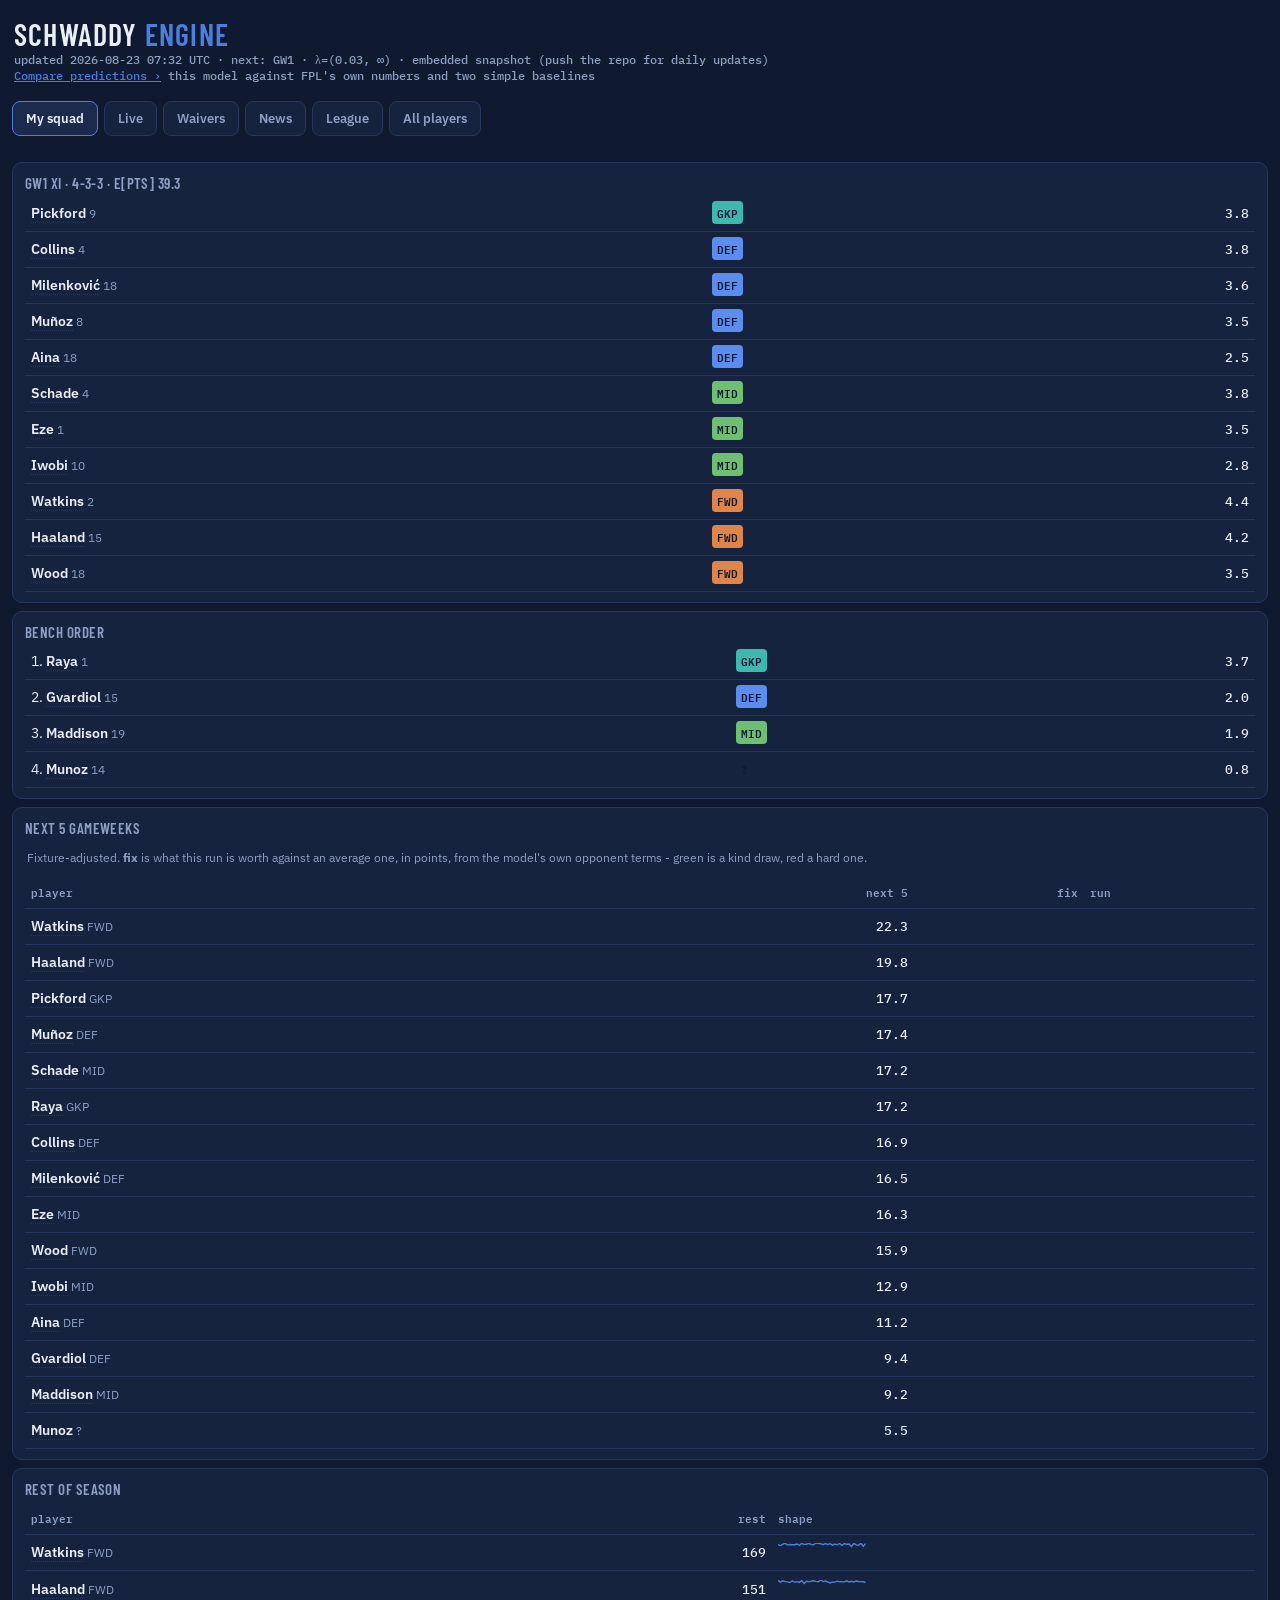
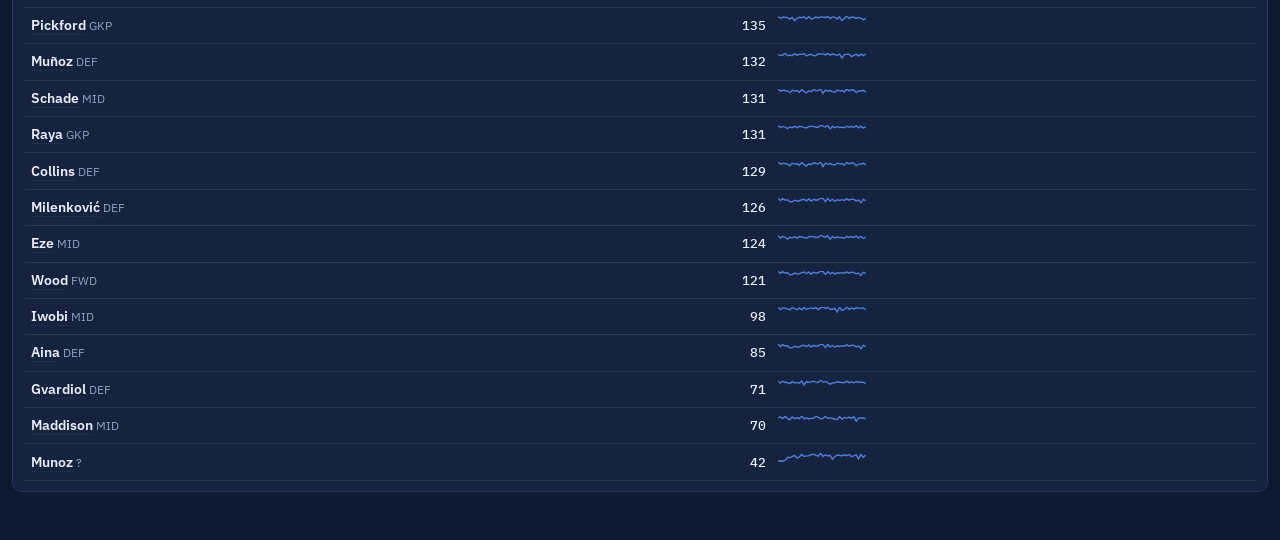
==== site/index.html @ 70908a42 "Claims card: do not print the Model label twice The Routine opens its model sentence with "Model:" a" ====
<!DOCTYPE html>
<html lang="en">
<head>
<meta charset="UTF-8"><meta name="viewport" content="width=device-width, initial-scale=1.0">
<title>Schwaddy Engine · 27 Richmond Road Cup</title>
<link rel="preconnect" href="https://fonts.googleapis.com">
<link href="https://fonts.googleapis.com/css2?family=Barlow+Condensed:wght@500;600;700&family=IBM+Plex+Sans:wght@400;500;600&family=IBM+Plex+Mono:wght@400;500&display=swap" rel="stylesheet">
<style>
:root{--bg:#0F1A31;--panel:#16233F;--panel2:#1C2B4D;--line:#26365C;--ink:#E9EEF8;
--dim:#8FA0C4;--blue:#4A7FE0;--amber:#E8A13C;--green:#5FBF77;--red:#D95757;
--gkp:#3FB8AF;--def:#5B8DEF;--mid:#6FBF73;--fwd:#E0854A}
*{box-sizing:border-box;margin:0;padding:0}
body{background:var(--bg);color:var(--ink);font:15px/1.5 "IBM Plex Sans",sans-serif}
header{padding:16px 14px 8px}
h1{font:600 30px "Barlow Condensed";letter-spacing:.04em;text-transform:uppercase}
h1 em{color:var(--blue);font-style:normal}
.sub{color:var(--dim);font:500 12px "IBM Plex Mono"}
nav{display:flex;gap:6px;padding:10px 12px;flex-wrap:wrap;position:sticky;top:0;background:var(--bg);z-index:5}
.tab{background:var(--panel);border:1px solid var(--line);border-radius:8px;color:var(--dim);
padding:8px 13px;font:600 13px "IBM Plex Sans";cursor:pointer}
.tab.on{color:var(--ink);border-color:var(--blue);background:var(--panel2)}
section{padding:8px 12px 40px;display:none}section.on{display:block}
table{width:100%;border-collapse:collapse}
th,td{padding:7px 6px;text-align:left;border-bottom:1px solid var(--line);font-size:14px}
th{font:600 11px "IBM Plex Mono";color:var(--dim);cursor:pointer;white-space:nowrap}
td.num{font:500 13px "IBM Plex Mono";text-align:right;white-space:nowrap}
.pos{font:600 11px "IBM Plex Mono";padding:2px 5px;border-radius:4px;color:#0F1A31}
.GKP{background:var(--gkp)}.DEF{background:var(--def)}.MID{background:var(--mid)}.FWD{background:var(--fwd)}
.nm{font-weight:600}.tm{color:var(--dim);font-size:12px}
.run{font:11px/1.5 ui-monospace,SFMono-Regular,Menlo,monospace;letter-spacing:.4px;white-space:nowrap}
.fx{font-size:11px;padding:1px 4px;border-radius:4px;font-weight:600}
.fx-good,.run.fx-good{color:var(--green)}
.fx-bad,.run.fx-bad{color:var(--red)}
.fx-mid,.run.fx-mid{color:var(--dim)}
.fx{background:var(--panel2)}
.flag{color:var(--amber);font-size:11px;display:block}
.card{background:var(--panel);border:1px solid var(--line);border-radius:10px;padding:10px 12px;margin:8px 0}
.card b.h{font:600 15px "Barlow Condensed";letter-spacing:.03em;text-transform:uppercase;color:var(--dim)}
.gain{color:var(--green);font:600 13px "IBM Plex Mono"}
.bar{height:8px;border-radius:4px;background:var(--blue)}
input[type=search]{width:100%;background:var(--panel);border:1px solid var(--line);border-radius:8px;
color:var(--ink);padding:9px 11px;font:14px "IBM Plex Sans";margin:6px 0}
.note{color:var(--dim);font-size:12px;padding:8px 2px}
svg.spark{vertical-align:middle}
.mine-row{background:rgba(74,127,224,.10)}
.chip{background:var(--panel);border:1px solid var(--line);border-radius:14px;color:var(--dim);
padding:5px 12px;font:600 12px "IBM Plex Sans";cursor:pointer;margin:2px 6px 8px 0}
.chip.on{color:var(--ink);border-color:var(--blue);background:var(--panel2)}
.ev{display:flex;gap:9px;padding:8px 2px;border-bottom:1px solid var(--line);align-items:baseline}
.ev:last-child{border-bottom:none}
.badge{font:600 10px "IBM Plex Mono";padding:2px 6px;border-radius:4px;color:#0F1A31;white-space:nowrap}
.b-injury{background:var(--red)}.b-recovery{background:var(--green)}.b-haul{background:var(--amber)}
.b-score{background:var(--blue)}.b-overtake{background:var(--amber)}.b-move{background:var(--dim)}
.b-live{background:var(--green)}.b-projection{background:var(--blue)}.b-squad{background:var(--mid)}
.b-lowlight{background:var(--red)}.b-freeagent{background:var(--gkp)}.b-bench{background:var(--fwd)}
.b-race{background:var(--amber)}
.b-flop{background:var(--red)}.b-wrap{background:var(--blue)}.b-pint{background:var(--amber)}
.b-headline{background:var(--ink)}
.ev a{color:var(--blue);text-decoration:none;border-bottom:1px solid var(--line)}
.ev a:hover{border-bottom-color:var(--blue)}
.wk tr.clk{cursor:pointer}.wk tr.clk:hover td{background:var(--panel2)}
.wk td,.wk th{padding:7px 5px}
.chev{color:var(--dim);font:11px "IBM Plex Mono"}
.det{background:var(--panel2);border-radius:8px;padding:2px 10px 8px;margin:2px 0 8px}
.det table{margin:0}.det td{border-bottom:1px solid var(--line);font-size:13px}
.subin{color:var(--green);font:600 10px "IBM Plex Mono"}
.subout{color:var(--red);font:600 10px "IBM Plex Mono";text-decoration:line-through}
.togo{color:var(--amber);font:11px "IBM Plex Mono"}
.benchsep td{color:var(--dim);font:600 10px "IBM Plex Mono";text-transform:uppercase;
letter-spacing:.08em;border-bottom:none;padding-top:10px}
.pill{display:inline-block;font:600 10px "IBM Plex Mono";padding:1px 6px;border-radius:9px;
background:var(--panel);border:1px solid var(--line);color:var(--dim)}
.scorecard{border-color:var(--blue)}
.bigline{font:600 14px "IBM Plex Mono";line-height:1.7;padding:3px 0}
.daysep{font:600 10px "IBM Plex Mono";color:var(--dim);text-transform:uppercase;
letter-spacing:.08em;padding:11px 2px 5px}
.ev .when{color:var(--dim);font:11px "IBM Plex Mono";white-space:nowrap}
.holdcard{border-color:var(--green)}
.livedot{display:inline-block;width:8px;height:8px;border-radius:50%;background:var(--green);
margin-right:6px;vertical-align:middle;animation:pulse 1.4s ease-in-out infinite}
@keyframes pulse{0%,100%{opacity:1}50%{opacity:.2}}
.lvstatus{font:600 12px "IBM Plex Mono";color:var(--dim);padding:2px 0 6px}
.lvstatus b{color:var(--ink)}
.lv tr.clk{cursor:pointer}.lv tr.clk:hover td{background:var(--panel2)}
.lv td.num.live{color:var(--green)}
.fxrow{display:flex;justify-content:space-between;align-items:baseline;padding:9px 2px 2px}
.fxscore{font:600 17px "Barlow Condensed";letter-spacing:.04em}
.fxscore .tm{font:600 17px "Barlow Condensed";letter-spacing:.04em}
.fxmin{font:600 12px "IBM Plex Mono";color:var(--green);white-space:nowrap}
.fxmin.ft{color:var(--dim)}.fxmin.ko{color:var(--amber)}
.fxplayers{display:flex;flex-wrap:wrap;gap:4px;padding:3px 2px 9px;border-bottom:1px solid var(--line)}
.fxwrap>div:last-child .fxplayers{border-bottom:none}
.fxchip{font:500 11px "IBM Plex Mono";background:var(--panel2);border-radius:4px;padding:2px 6px;
color:var(--ink);border:1px solid transparent}
.fxchip.mine{border-color:var(--blue)}
.fxchip .who{color:var(--dim)}
.provb{color:var(--amber);font:600 10px "IBM Plex Mono";white-space:nowrap}
.stale{color:var(--amber);font-size:12px;padding:4px 2px}
/* player card: any name on the page opens it */
.pk{cursor:pointer;border-bottom:1px dotted var(--line)}
.pk:hover,.pk:active{color:var(--blue);border-bottom-color:var(--blue)}
.pkback{position:fixed;inset:0;background:rgba(8,14,28,.78);z-index:20;
display:flex;align-items:flex-end;justify-content:center}
.pkcard{background:var(--panel);border:1px solid var(--line);border-radius:14px 14px 0 0;
width:100%;max-width:680px;max-height:92vh;overflow-y:auto;padding:12px 13px 30px}
.pkcard th{cursor:default}
@media(min-width:620px){.pkback{align-items:center}.pkcard{border-radius:14px}}
.pkhd{display:flex;gap:10px;align-items:flex-start;position:sticky;top:-12px;z-index:1;
background:var(--panel);padding:4px 0 8px;border-bottom:1px solid var(--line)}
.pkhd h2{font:600 25px "Barlow Condensed";letter-spacing:.03em;text-transform:uppercase;line-height:1.1}
.pkx{margin-left:auto;background:var(--panel2);border:1px solid var(--line);border-radius:8px;
color:var(--dim);font:600 14px "IBM Plex Mono";cursor:pointer;padding:5px 11px}
.pkx:hover{color:var(--ink);border-color:var(--blue)}
.pkg{display:grid;grid-template-columns:repeat(auto-fit,minmax(88px,1fr));gap:6px;margin:8px 0 4px}
.pkt{background:var(--panel2);border:1px solid var(--line);border-radius:8px;padding:6px 8px}
.pkt b{display:block;font:600 17px "IBM Plex Mono"}
.pkt span{color:var(--dim);font:600 10px "IBM Plex Mono";text-transform:uppercase;
letter-spacing:.05em;white-space:nowrap}
.pkalert{border-radius:8px;padding:8px 10px;margin:8px 0;font-size:13px;
background:rgba(217,87,87,.13);border:1px solid var(--red)}
.pkalert.warn{background:rgba(232,161,60,.13);border-color:var(--amber)}
.pklog td,.pklog th{font-size:12px;padding:5px 4px}
.pkempty{color:var(--dim);font-size:12px;padding:6px 2px}
/* Claude's claims: the research card above the model's board */
.clcard{border-color:var(--amber)}
.clsub{color:var(--dim);font:500 12px "IBM Plex Mono";padding:3px 0 2px}
.clsum{font-size:14px;padding:5px 0 6px;border-bottom:1px solid var(--line)}
.cl{padding:9px 0;border-bottom:1px solid var(--line)}.cl:last-child{border-bottom:none}
.clhd{display:flex;flex-wrap:wrap;gap:4px 8px;align-items:baseline}
.clno{font:600 16px "Barlow Condensed";color:var(--amber);min-width:14px}
.clarr{color:var(--dim);font:600 10px "IBM Plex Mono";text-transform:uppercase;letter-spacing:.06em}
.clwhy{font-size:14px;padding:4px 0 0 22px}
.clmod{color:var(--dim);font-size:12px;padding:3px 0 0 22px}
.clsrc{padding:4px 0 0 22px;display:flex;flex-wrap:wrap;gap:3px 12px}
.clsrc a{color:var(--blue);text-decoration:none;font:500 12px "IBM Plex Sans";border-bottom:1px solid var(--line)}
.clsrc a:hover{border-bottom-color:var(--blue)}
.conf{font:600 10px "IBM Plex Mono";padding:1px 6px;border-radius:9px;border:1px solid var(--line);color:var(--dim)}
.conf-high{color:var(--green);border-color:var(--green)}.conf-low{color:var(--amber);border-color:var(--amber)}
.loss{color:var(--red);font:600 13px "IBM Plex Mono"}
</style></head>
<body>
<header>
<h1>Schwaddy <em>Engine</em></h1>
<div class="sub" id="meta">loading…</div>
<div class="sub"><a href="compare/" style="color:var(--blue)">Compare predictions
  &rsaquo;</a> <span class="tm">this model against FPL's own numbers and two
  simple baselines</span></div>
</header>
<nav>
<button class="tab on" data-v="squad">My squad</button>
<button class="tab" data-v="live" id="livetab">Live</button>
<button class="tab" data-v="waivers">Waivers</button>
<button class="tab" data-v="news">News</button>
<button class="tab" data-v="league">League</button>
<button class="tab" data-v="players">All players</button>
</nav>
<section id="squad" class="on"></section>
<section id="live"></section>
<section id="waivers"></section>
<section id="news"></section>
<section id="league"></section>
<section id="players"></section>
<script>
const RAW_URL="https://raw.githubusercontent.com/justinwaddy/schwaddy-fpl/main/data/predictions.json";
// Live tab: URL of the Cloudflare worker in live/worker.js. Empty = tab
// shows the cron snapshot and the setup note. See live/README.md.
const LIVE_URL="https://schwaddy-live.justinl-waddy.workers.dev/";
const FALLBACK={"generated":"2026-08-23T07:32:17","lambda_time":0.03,"lambda_nn":null,"players":[{"code":"141746","n_career":170,"name":"B.Fernandes","pos":"MID","team":16,"status":"a","news":"","avail":1.0,"gw":[5.41,5.54,5.21,5.37,5.04,5.37,5.26,5.52,5.12,5.35,5.37,5.51,5.18,5.68,5.15,4.8,5.57,5.5,5.38,5.58,5.23,5.61,5.17,5.43,5.29,5.13,5.1,5.01,5.4,5.09,5.54,5.27,5.46,5.31,5.12,5.6,5.2,5.4],"rest":202.27,"owner":363607,"mine":false},{"code":"178301","n_career":178,"name":"Watkins","pos":"FWD","team":2,"status":"a","news":"","avail":1.0,"gw":[4.4,4.16,4.44,4.74,4.28,4.41,4.38,4.37,4.52,4.24,4.67,4.45,4.48,4.7,4.4,4.35,4.78,4.72,4.62,4.37,4.64,4.45,4.62,4.26,4.53,4.34,4.65,4.23,4.63,4.46,4.53,3.89,4.7,4.33,4.23,4.73,3.99,4.64],"rest":169.32999999999996,"owner":372099,"mine":true},{"code":"226597","n_career":161,"name":"Gabriel","pos":"DEF","team":1,"status":"a","news":"","avail":0.92,"gw":[4.68,4.23,4.5,4.35,4.05,4.38,4.23,4.49,4.23,4.49,4.44,4.3,4.19,4.48,4.51,4.5,4.34,4.34,4.79,4.56,4.39,4.66,3.99,4.51,4.24,4.43,4.31,4.33,4.21,4.56,4.34,4.45,4.32,4.61,4.21,4.55,4.15,4.38],"rest":166.72000000000003,"owner":421435,"mine":false},{"code":"446008","n_career":166,"name":"Mbeumo","pos":"MID","team":16,"status":"a","news":"","avail":1.0,"gw":[4.34,4.47,4.13,4.3,3.97,4.29,4.18,4.44,4.05,4.27,4.3,4.43,4.1,4.6,4.08,3.72,4.5,4.43,4.31,4.51,4.16,4.53,4.09,4.35,4.22,4.06,4.02,3.93,4.32,4.01,4.47,4.2,4.39,4.24,4.05,4.53,4.13,4.33],"rest":161.45000000000002,"owner":299912,"mine":false},{"code":"222531","n_career":146,"name":"Gibbs-White","pos":"MID","team":18,"status":"a","news":"","avail":0.92,"gw":[4.53,4.15,4.46,4.22,4.28,3.91,3.93,4.21,4.07,4.06,4.28,4.37,4.1,4.42,4.05,4.36,4.2,4.26,4.57,4.47,3.95,4.49,4.06,4.35,4.02,4.27,4.16,4.28,4.17,4.43,4.19,4.37,4.33,4.08,4.21,3.78,4.33,4.14],"rest":160.51000000000002,"owner":45811,"mine":false},{"code":"97032","n_career":168,"name":"Virgil","pos":"DEF","team":14,"status":"a","news":"","avail":1.0,"gw":[4.12,4.18,4.03,4.33,3.8,3.74,3.92,4.13,3.68,3.81,4.3,3.94,4.03,4.05,4.23,4.31,4.12,3.98,4.5,3.93,4.21,4.02,4.11,3.47,3.9,4.19,4.09,4.0,4.22,4.04,4.25,3.91,4.03,4.2,3.56,4.26,3.76,4.16],"rest":153.51,"owner":282287,"mine":false},{"code":"424876","n_career":102,"name":"Szoboszlai","pos":"MID","team":14,"status":"a","news":"","avail":1.0,"gw":[4.06,4.12,3.97,4.27,3.74,3.68,3.86,4.07,3.62,3.76,4.24,3.88,3.97,3.99,4.18,4.25,4.06,3.92,4.44,3.87,4.15,3.96,4.05,3.41,3.84,4.13,4.04,3.94,4.16,3.99,4.19,3.85,3.97,4.14,3.5,4.21,3.7,4.11],"rest":151.29,"owner":282287,"mine":false},{"code":"223094","n_career":125,"name":"Haaland","pos":"FWD","team":15,"status":"a","news":"","avail":0.76,"gw":[4.19,3.85,4.14,3.97,3.9,3.75,4.11,3.86,3.96,3.81,4.16,3.57,4.05,3.98,4.04,4.14,4.01,3.93,4.32,3.97,4.11,3.91,3.7,3.85,3.87,4.06,3.98,3.94,3.9,4.14,3.9,4.03,3.88,4.1,3.99,3.98,3.96,3.79],"rest":150.79999999999998,"owner":372099,"mine":true},{"code":"244851","n_career":112,"name":"Palmer","pos":"MID","team":6,"status":"a","news":"","avail":0.92,"gw":[3.84,3.9,3.35,4.18,3.59,3.82,3.69,4.07,3.88,3.61,4.16,3.76,3.85,4.12,3.49,3.95,3.91,3.89,4.25,3.75,3.97,3.9,3.91,3.69,3.7,3.97,3.76,3.91,3.52,3.91,3.97,3.66,3.77,3.79,3.71,4.01,3.67,3.93],"rest":145.80999999999997,"owner":45811,"mine":false},{"code":"200720","n_career":59,"name":"Kelleher","pos":"GKP","team":4,"status":"a","news":"","avail":1.0,"gw":[4.2,3.79,3.94,3.91,3.8,3.49,3.98,3.82,3.9,3.57,4.09,3.73,3.44,3.87,3.7,4.07,3.91,3.89,4.18,3.34,3.97,3.81,3.9,3.7,3.59,3.98,3.85,3.91,3.62,4.14,3.82,4.04,4.0,3.5,3.81,3.82,3.95,3.65],"rest":145.67999999999998,"owner":363607,"mine":false},{"code":"502500","n_career":46,"name":"Thiago","pos":"FWD","team":4,"status":"a","news":"","avail":1.0,"gw":[4.2,3.79,3.94,3.91,3.8,3.49,3.98,3.81,3.9,3.57,4.09,3.73,3.44,3.87,3.69,4.06,3.91,3.89,4.18,3.34,3.97,3.81,3.9,3.7,3.58,3.98,3.85,3.91,3.62,4.13,3.82,4.04,4.0,3.5,3.81,3.82,3.95,3.65],"rest":145.63,"owner":282287,"mine":false},{"code":"215413","n_career":99,"name":"Dewsbury-Hall","pos":"MID","team":9,"status":"a","news":"","avail":1.0,"gw":[4.05,3.74,3.96,3.96,3.88,3.59,3.92,3.29,3.7,3.96,3.85,4.02,3.57,4.09,3.62,3.73,4.02,3.81,4.02,3.98,3.84,4.09,3.68,4.01,3.93,3.58,4.03,3.32,3.64,4.18,3.68,3.99,3.92,3.73,3.91,3.76,3.42,3.73],"rest":145.19999999999996,"owner":299912,"mine":false},{"code":"215379","n_career":116,"name":"Anderson","pos":"MID","team":15,"status":"a","news":"","avail":0.68,"gw":[2.88,2.57,2.84,2.68,3.85,3.65,4.13,3.8,3.93,3.73,4.2,3.41,4.05,3.96,4.04,4.17,3.99,3.89,4.41,3.94,4.13,3.86,3.58,3.79,3.81,4.07,3.96,3.91,3.85,4.17,3.86,4.03,3.83,4.11,3.98,3.96,3.93,3.71],"rest":144.66000000000003,"owner":null,"mine":false},{"code":"17761","n_career":174,"name":"Tarkowski","pos":"DEF","team":9,"status":"a","news":"","avail":1.0,"gw":[3.99,3.68,3.9,3.9,3.82,3.53,3.86,3.23,3.64,3.9,3.79,3.96,3.51,4.03,3.56,3.67,3.96,3.75,3.96,3.92,3.78,4.03,3.62,3.95,3.87,3.52,3.97,3.26,3.58,4.12,3.62,3.93,3.86,3.67,3.85,3.7,3.36,3.67],"rest":142.92,"owner":45811,"mine":false},{"code":"484420","n_career":36,"name":"E.Le Fée","pos":"MID","team":20,"status":"a","news":"","avail":1.0,"gw":[3.79,3.84,3.63,3.56,3.19,3.58,3.6,3.94,3.6,3.75,3.69,3.98,3.53,3.79,3.82,3.84,3.68,3.66,4.17,3.93,3.64,4.04,3.64,3.79,3.57,3.76,3.63,3.68,3.82,3.28,3.93,3.58,3.62,3.94,3.4,3.95,3.56,3.55],"rest":140.95000000000002,"owner":299912,"mine":false},{"code":"153682","n_career":123,"name":"Wilson","pos":"MID","team":13,"status":"a","news":"","avail":0.68,"gw":[2.57,2.68,2.46,2.81,3.73,3.03,3.88,3.63,3.63,3.94,3.79,4.03,3.33,4.13,3.68,3.94,3.74,3.84,4.14,3.73,3.83,4.02,3.69,3.94,3.54,3.81,3.73,3.86,3.81,3.85,3.92,3.67,3.98,3.77,3.36,3.71,3.76,3.58],"rest":138.54,"owner":421435,"mine":false},{"code":"533463","n_career":110,"name":"O.Dango","pos":"MID","team":4,"status":"a","news":"","avail":1.0,"gw":[3.99,3.58,3.73,3.7,3.59,3.28,3.77,3.61,3.69,3.36,3.88,3.52,3.23,3.66,3.49,3.86,3.7,3.68,3.98,3.13,3.76,3.6,3.69,3.49,3.38,3.77,3.64,3.7,3.41,3.93,3.61,3.83,3.79,3.29,3.6,3.61,3.74,3.44],"rest":137.71000000000004,"owner":45811,"mine":false},{"code":"494521","n_career":37,"name":"Truffert","pos":"DEF","team":3,"status":"a","news":"","avail":0.92,"gw":[3.41,3.73,3.6,3.9,3.63,3.32,3.68,3.51,3.76,3.52,3.87,3.54,3.6,3.95,3.1,3.85,3.71,3.57,3.94,3.5,3.88,3.62,3.7,3.56,3.39,3.66,3.65,3.71,3.77,3.64,3.53,3.49,3.38,3.61,3.62,3.53,3.64,3.49],"rest":137.55999999999997,"owner":363607,"mine":false},{"code":"437730","n_career":113,"name":"Semenyo","pos":"MID","team":15,"status":"a","news":"","avail":0.84,"gw":[3.86,3.48,3.8,3.62,3.54,3.37,3.77,3.49,3.61,3.44,3.83,3.17,3.7,3.63,3.69,3.81,3.66,3.57,4.01,3.61,3.77,3.55,3.31,3.49,3.5,3.72,3.63,3.58,3.53,3.81,3.54,3.68,3.52,3.76,3.64,3.63,3.6,3.41],"rest":137.33,"owner":45811,"mine":false},{"code":"85633","n_career":85,"name":"Sels","pos":"GKP","team":18,"status":"a","news":"","avail":1.0,"gw":[3.93,3.51,3.86,3.59,3.65,3.25,3.27,3.57,3.42,3.41,3.65,3.75,3.46,3.8,3.4,3.74,3.57,3.64,3.97,3.87,3.3,3.89,3.41,3.73,3.37,3.65,3.53,3.66,3.53,3.82,3.56,3.76,3.71,3.44,3.58,3.11,3.71,3.5],"rest":136.57000000000002,"owner":null,"mine":false},{"code":"244850","n_career":83,"name":"Rogers","pos":"MID","team":6,"status":"a","news":"","avail":0.62,"gw":[2.52,2.56,2.18,2.75,3.45,3.68,3.55,3.93,3.74,3.47,4.02,3.62,3.71,3.98,3.35,3.81,3.77,3.75,4.11,3.61,3.83,3.76,3.77,3.55,3.56,3.83,3.62,3.77,3.38,3.77,3.83,3.52,3.63,3.65,3.57,3.87,3.53,3.79],"rest":135.79,"owner":363607,"mine":false},{"code":"200834","n_career":32,"name":"Mukiele","pos":"DEF","team":20,"status":"a","news":"","avail":0.92,"gw":[3.63,3.68,3.48,3.42,3.07,3.44,3.46,3.76,3.45,3.59,3.54,3.8,3.39,3.63,3.66,3.67,3.53,3.51,3.97,3.76,3.49,3.86,3.49,3.63,3.42,3.6,3.48,3.53,3.65,3.16,3.76,3.43,3.47,3.77,3.27,3.78,3.42,3.41],"rest":135.05999999999997,"owner":299912,"mine":false},{"code":"111234","n_career":180,"name":"Pickford","pos":"GKP","team":9,"status":"a","news":"","avail":1.0,"gw":[3.78,3.47,3.69,3.68,3.6,3.31,3.64,3.01,3.42,3.68,3.58,3.75,3.3,3.82,3.34,3.45,3.74,3.53,3.74,3.7,3.57,3.81,3.41,3.73,3.66,3.3,3.75,3.04,3.36,3.91,3.4,3.71,3.65,3.45,3.64,3.48,3.14,3.45],"rest":134.68999999999997,"owner":372099,"mine":true},{"code":"465247","n_career":32,"name":"Lammens","pos":"GKP","team":16,"status":"a","news":"","avail":1.0,"gw":[3.6,3.73,3.4,3.56,3.23,3.55,3.44,3.71,3.31,3.53,3.56,3.7,3.36,3.86,3.34,2.98,3.76,3.69,3.57,3.77,3.42,3.8,3.36,3.62,3.48,3.32,3.28,3.2,3.59,3.27,3.73,3.46,3.65,3.5,3.31,3.79,3.39,3.59],"rest":133.41000000000003,"owner":45811,"mine":false},{"code":"247348","n_career":78,"name":"Muñoz","pos":"DEF","team":8,"status":"a","news":"","avail":0.92,"gw":[3.47,3.39,3.4,3.83,3.3,3.43,3.29,3.69,3.41,3.57,3.57,3.71,3.28,3.47,3.58,3.35,3.32,3.73,3.61,3.65,3.46,3.81,3.4,3.67,3.53,3.35,3.63,2.85,3.57,3.56,3.6,3.14,3.39,3.61,3.26,3.61,3.34,3.63],"rest":132.46,"owner":372099,"mine":true},{"code":"430871","n_career":115,"name":"Cunha","pos":"MID","team":16,"status":"a","news":"","avail":0.84,"gw":[3.54,3.65,3.37,3.51,3.23,3.5,3.41,3.63,3.3,3.49,3.51,3.62,3.34,3.76,3.32,3.02,3.68,3.61,3.51,3.68,3.39,3.7,3.34,3.55,3.44,3.31,3.28,3.2,3.53,3.27,3.65,3.43,3.58,3.46,3.3,3.7,3.37,3.53],"rest":131.71,"owner":282287,"mine":false},{"code":"440993","n_career":64,"name":"Ndiaye","pos":"MID","team":9,"status":"a","news":"","avail":1.0,"gw":[3.69,3.38,3.6,3.6,3.52,3.23,3.56,2.93,3.34,3.6,3.5,3.67,3.21,3.73,3.26,3.37,3.66,3.45,3.66,3.62,3.49,3.73,3.33,3.65,3.57,3.22,3.67,2.96,3.28,3.82,3.32,3.63,3.56,3.37,3.56,3.4,3.06,3.37],"rest":131.57000000000002,"owner":421435,"mine":false},{"code":"513418","n_career":101,"name":"Schade","pos":"MID","team":4,"status":"a","news":"","avail":1.0,"gw":[3.81,3.41,3.56,3.52,3.41,3.1,3.59,3.43,3.52,3.19,3.7,3.34,3.06,3.48,3.31,3.68,3.53,3.5,3.8,2.95,3.58,3.43,3.52,3.31,3.2,3.6,3.47,3.52,3.23,3.75,3.44,3.65,3.61,3.12,3.43,3.43,3.56,3.26],"rest":131.00000000000003,"owner":372099,"mine":true},{"code":"221466","n_career":113,"name":"Senesi","pos":"DEF","team":19,"status":"a","news":"","avail":0.62,"gw":[2.44,2.56,2.37,2.6,3.52,3.27,3.75,3.47,3.61,3.46,3.9,3.45,3.61,3.43,3.52,3.52,3.84,3.73,3.47,3.51,3.83,3.54,3.6,3.52,3.38,3.34,3.79,3.37,3.66,3.56,3.72,3.52,3.8,3.09,3.57,3.6,3.59,3.38],"rest":130.89,"owner":null,"mine":false},{"code":"154561","n_career":164,"name":"Raya","pos":"GKP","team":1,"status":"a","news":"","avail":0.84,"gw":[3.71,3.29,3.54,3.41,3.13,3.43,3.3,3.54,3.29,3.54,3.49,3.36,3.26,3.52,3.55,3.54,3.39,3.4,3.81,3.59,3.44,3.69,3.08,3.55,3.3,3.48,3.36,3.39,3.27,3.59,3.39,3.5,3.38,3.65,3.28,3.59,3.22,3.44],"rest":130.69,"owner":372099,"mine":true},{"code":"232928","n_career":110,"name":"Garner","pos":"MID","team":9,"status":"a","news":"","avail":1.0,"gw":[3.65,3.34,3.56,3.55,3.47,3.18,3.52,2.88,3.3,3.56,3.45,3.62,3.17,3.69,3.21,3.32,3.62,3.41,3.62,3.57,3.44,3.69,3.28,3.6,3.53,3.18,3.62,2.91,3.24,3.78,3.27,3.58,3.52,3.33,3.51,3.35,3.02,3.32],"rest":129.85999999999999,"owner":null,"mine":false},{"code":"204480","n_career":177,"name":"Rice","pos":"MID","team":1,"status":"a","news":"","avail":0.84,"gw":[3.67,3.26,3.51,3.37,3.1,3.4,3.27,3.5,3.26,3.5,3.46,3.33,3.22,3.49,3.52,3.51,3.36,3.36,3.77,3.56,3.41,3.65,3.04,3.51,3.27,3.44,3.33,3.36,3.24,3.56,3.36,3.46,3.35,3.61,3.25,3.56,3.19,3.4],"rest":129.41,"owner":282287,"mine":false},{"code":"80201","n_career":152,"name":"Leno","pos":"GKP","team":10,"status":"a","news":"","avail":1.0,"gw":[3.65,3.23,3.53,3.47,3.36,3.17,3.6,3.38,3.18,3.53,3.18,3.61,3.29,3.4,3.54,3.39,3.59,3.2,3.53,3.7,3.42,3.62,3.27,3.28,3.44,2.78,3.69,3.08,3.21,3.7,3.28,3.48,3.33,3.55,3.5,3.44,3.52,3.21],"rest":129.32999999999998,"owner":null,"mine":false},{"code":"243298","n_career":122,"name":"Gakpo","pos":"MID","team":14,"status":"a","news":"","avail":1.0,"gw":[3.46,3.53,3.37,3.68,3.15,3.09,3.26,3.48,3.02,3.16,3.64,3.29,3.38,3.39,3.58,3.65,3.47,3.33,3.85,3.27,3.56,3.37,3.46,2.82,3.25,3.54,3.44,3.35,3.56,3.39,3.6,3.26,3.38,3.54,2.9,3.61,3.1,3.51],"rest":128.69,"owner":282287,"mine":false},{"code":"432830","n_career":148,"name":"Collins","pos":"DEF","team":4,"status":"a","news":"","avail":1.0,"gw":[3.75,3.34,3.49,3.46,3.35,3.04,3.53,3.36,3.45,3.12,3.64,3.28,2.99,3.42,3.24,3.61,3.46,3.44,3.73,2.89,3.52,3.36,3.45,3.25,3.13,3.53,3.4,3.46,3.17,3.68,3.37,3.59,3.55,3.05,3.36,3.37,3.5,3.2],"rest":128.53,"owner":372099,"mine":true},{"code":"232185","n_career":84,"name":"Sarr","pos":"MID","team":8,"status":"d","news":"Groin injury - 75% chance of playing","avail":0.69,"gw":[2.52,3.28,3.29,3.72,3.19,3.32,3.19,3.58,3.3,3.46,3.47,3.61,3.17,3.36,3.47,3.24,3.21,3.62,3.5,3.54,3.35,3.7,3.29,3.56,3.42,3.24,3.52,2.74,3.46,3.45,3.49,3.04,3.28,3.5,3.15,3.51,3.23,3.52],"rest":127.49000000000001,"owner":282287,"mine":false},{"code":"227444","n_career":75,"name":"Milenković","pos":"DEF","team":18,"status":"a","news":"","avail":1.0,"gw":[3.64,3.22,3.57,3.3,3.36,2.96,2.98,3.28,3.13,3.12,3.36,3.46,3.17,3.51,3.11,3.45,3.28,3.35,3.68,3.58,3.01,3.6,3.12,3.44,3.08,3.36,3.24,3.37,3.24,3.53,3.27,3.46,3.42,3.15,3.29,2.82,3.42,3.21],"rest":125.53999999999999,"owner":372099,"mine":true},{"code":"551226","n_career":72,"name":"Fernandes","pos":"MID","team":19,"status":"a","news":"","avail":0.68,"gw":[2.33,2.46,2.25,2.5,3.35,3.08,3.6,3.29,3.45,3.29,3.76,3.27,3.45,3.25,3.35,3.35,3.7,3.57,3.29,3.34,3.68,3.37,3.44,3.35,3.2,3.15,3.65,3.19,3.5,3.39,3.57,3.35,3.66,2.88,3.41,3.44,3.42,3.2],"rest":124.78,"owner":null,"mine":false},{"code":"215136","n_career":129,"name":"N.Williams","pos":"DEF","team":18,"status":"a","news":"","avail":1.0,"gw":[3.62,3.2,3.54,3.28,3.34,2.94,2.96,3.26,3.11,3.1,3.34,3.44,3.15,3.49,3.09,3.43,3.26,3.32,3.66,3.55,2.98,3.57,3.1,3.41,3.06,3.33,3.21,3.34,3.22,3.51,3.24,3.44,3.4,3.13,3.26,2.8,3.4,3.19],"rest":124.67000000000002,"owner":45811,"mine":false},{"code":"208706","n_career":146,"name":"Bruno G.","pos":"MID","team":1,"status":"d","news":"Thigh injury - 75% chance of playing","avail":0.43,"gw":[1.87,2.21,2.39,2.29,3.1,3.4,3.26,3.5,3.26,3.5,3.46,3.33,3.22,3.48,3.52,3.51,3.36,3.36,3.77,3.56,3.4,3.65,3.04,3.51,3.27,3.44,3.33,3.35,3.24,3.56,3.36,3.46,3.34,3.61,3.24,3.56,3.18,3.4],"rest":124.29000000000002,"owner":null,"mine":false},{"code":"499604","n_career":14,"name":"Rayan","pos":"MID","team":3,"status":"a","news":"","avail":0.92,"gw":[3.05,3.38,3.24,3.55,3.27,2.97,3.32,3.16,3.4,3.16,3.52,3.19,3.24,3.59,2.74,3.49,3.36,3.21,3.58,3.15,3.52,3.26,3.34,3.21,3.03,3.3,3.29,3.35,3.41,3.28,3.17,3.13,3.02,3.26,3.26,3.17,3.29,3.14],"rest":124.0,"owner":null,"mine":false},{"code":"498016","n_career":35,"name":"Roefs","pos":"GKP","team":20,"status":"a","news":"","avail":0.92,"gw":[3.33,3.38,3.18,3.12,2.78,3.14,3.16,3.47,3.16,3.3,3.24,3.5,3.09,3.33,3.36,3.38,3.23,3.21,3.68,3.46,3.19,3.56,3.19,3.33,3.13,3.3,3.18,3.23,3.36,2.86,3.46,3.13,3.17,3.47,2.97,3.48,3.12,3.11],"rest":123.74,"owner":421435,"mine":false},{"code":"232413","n_career":138,"name":"Eze","pos":"MID","team":1,"status":"a","news":"","avail":0.92,"gw":[3.55,3.09,3.37,3.22,2.91,3.25,3.1,3.36,3.09,3.36,3.31,3.17,3.05,3.34,3.38,3.36,3.2,3.21,3.65,3.42,3.25,3.53,2.85,3.37,3.1,3.29,3.17,3.2,3.07,3.42,3.2,3.32,3.19,3.48,3.08,3.42,3.01,3.25],"rest":123.59000000000002,"owner":372099,"mine":true},{"code":"482973","n_career":37,"name":"Igor Jesus","pos":"FWD","team":18,"status":"a","news":"","avail":1.0,"gw":[3.59,3.16,3.51,3.25,3.3,2.9,2.93,3.23,3.08,3.07,3.31,3.41,3.12,3.46,3.06,3.39,3.23,3.29,3.63,3.52,2.95,3.54,3.07,3.38,3.03,3.3,3.18,3.31,3.19,3.47,3.21,3.41,3.36,3.09,3.23,2.76,3.36,3.16],"rest":123.44,"owner":45811,"mine":false},{"code":"441266","n_career":96,"name":"Gravenberch","pos":"MID","team":14,"status":"a","news":"","avail":1.0,"gw":[3.31,3.37,3.22,3.53,3.0,2.94,3.11,3.33,2.87,3.01,3.49,3.13,3.23,3.24,3.43,3.5,3.31,3.18,3.7,3.12,3.41,3.21,3.3,2.66,3.1,3.39,3.29,3.19,3.41,3.24,3.45,3.11,3.22,3.39,2.75,3.46,2.95,3.36],"rest":122.91,"owner":null,"mine":false},{"code":"231747","n_career":148,"name":"Mateta","pos":"FWD","team":8,"status":"a","news":"","avail":0.92,"gw":[3.21,3.13,3.13,3.56,3.04,3.17,3.03,3.43,3.14,3.31,3.31,3.45,3.02,3.21,3.31,3.09,3.06,3.47,3.35,3.39,3.2,3.55,3.14,3.41,3.27,3.09,3.37,2.58,3.31,3.3,3.34,2.88,3.13,3.34,3.0,3.35,3.08,3.37],"rest":122.52,"owner":421435,"mine":false},{"code":"84450","n_career":92,"name":"Xhaka","pos":"MID","team":20,"status":"a","news":"","avail":1.0,"gw":[3.31,3.36,3.14,3.08,2.7,3.1,3.12,3.45,3.11,3.27,3.2,3.49,3.04,3.31,3.34,3.35,3.2,3.18,3.68,3.45,3.15,3.55,3.15,3.3,3.08,3.27,3.14,3.2,3.33,2.79,3.44,3.09,3.13,3.45,2.91,3.47,3.08,3.06],"rest":122.47,"owner":363607,"mine":false},{"code":"475168","n_career":120,"name":"João Pedro","pos":"FWD","team":6,"status":"a","news":"","avail":0.76,"gw":[3.22,3.27,2.81,3.49,3.01,3.2,3.09,3.41,3.25,3.02,3.48,3.15,3.22,3.44,2.93,3.31,3.27,3.26,3.55,3.14,3.32,3.27,3.28,3.1,3.1,3.33,3.15,3.27,2.96,3.28,3.32,3.07,3.16,3.17,3.11,3.36,3.08,3.29],"rest":122.14,"owner":299912,"mine":false},{"code":"199598","n_career":34,"name":"Ampadu","pos":"MID","team":13,"status":"a","news":"","avail":0.92,"gw":[3.22,3.35,3.07,3.54,3.16,2.53,3.3,3.07,3.08,3.36,3.22,3.44,2.8,3.54,3.12,3.36,3.18,3.26,3.55,3.17,3.25,3.43,3.13,3.36,3.0,3.24,3.17,3.28,3.24,3.28,3.34,3.11,3.4,3.21,2.83,3.15,3.2,3.03],"rest":121.97,"owner":null,"mine":false},{"code":"172649","n_career":107,"name":"Henderson","pos":"GKP","team":8,"status":"a","news":"","avail":0.92,"gw":[3.2,3.11,3.12,3.55,3.02,3.15,3.02,3.41,3.13,3.29,3.3,3.44,3.0,3.19,3.3,3.07,3.04,3.46,3.33,3.37,3.19,3.53,3.12,3.39,3.25,3.07,3.35,2.57,3.29,3.28,3.32,2.87,3.11,3.33,2.98,3.34,3.07,3.35],"rest":121.91,"owner":null,"mine":false},{"code":"434752","n_career":24,"name":"Bijol","pos":"DEF","team":13,"status":"a","news":"","avail":0.92,"gw":[3.22,3.35,3.06,3.54,3.16,2.52,3.3,3.07,3.08,3.36,3.21,3.44,2.79,3.54,3.11,3.36,3.17,3.26,3.54,3.17,3.25,3.43,3.13,3.36,2.99,3.24,3.16,3.28,3.24,3.28,3.34,3.11,3.39,3.2,2.82,3.15,3.19,3.02],"rest":121.83,"owner":null,"mine":false},{"code":"243016","n_career":160,"name":"Mac Allister","pos":"MID","team":14,"status":"a","news":"","avail":1.0,"gw":[3.27,3.34,3.19,3.49,2.96,2.9,3.07,3.29,2.84,2.97,3.46,3.1,3.19,3.21,3.39,3.47,3.28,3.14,3.66,3.09,3.37,3.18,3.27,2.63,3.06,3.35,3.25,3.16,3.38,3.2,3.41,3.07,3.19,3.35,2.72,3.42,2.91,3.32],"rest":121.54999999999997,"owner":null,"mine":false},{"code":"60307","n_career":111,"name":"Groß","pos":"MID","team":5,"status":"a","news":"","avail":0.92,"gw":[3.4,3.07,3.41,3.3,2.77,2.86,3.27,3.13,2.8,3.26,3.28,3.41,3.04,3.21,3.29,3.42,3.19,3.26,3.53,3.41,3.16,3.2,3.1,3.38,2.98,3.35,3.22,3.19,3.11,3.51,3.06,3.3,3.1,3.35,3.16,3.12,3.26,2.64],"rest":121.5,"owner":null,"mine":false},{"code":"465642","n_career":35,"name":"Thiaw","pos":"DEF","team":17,"status":"a","news":"","avail":1.0,"gw":[3.49,3.18,3.4,3.31,3.26,2.97,3.28,3.07,3.25,3.0,3.04,3.05,3.22,3.42,3.14,3.12,3.21,3.43,3.31,3.12,3.4,2.76,3.22,3.04,3.22,2.77,3.42,2.94,3.08,3.54,3.12,3.43,3.45,3.06,3.29,3.11,3.2,3.11],"rest":121.43000000000002,"owner":null,"mine":false},{"code":"220237","n_career":84,"name":"Botman","pos":"DEF","team":17,"status":"a","news":"","avail":1.0,"gw":[3.49,3.18,3.4,3.31,3.25,2.96,3.28,3.07,3.25,3.0,3.04,3.05,3.22,3.42,3.14,3.12,3.21,3.43,3.31,3.12,3.4,2.76,3.22,3.04,3.22,2.77,3.42,2.93,3.08,3.53,3.12,3.43,3.45,3.06,3.29,3.11,3.2,3.11],"rest":121.39000000000001,"owner":null,"mine":false},{"code":"538207","n_career":59,"name":"Osula","pos":"FWD","team":17,"status":"a","news":"","avail":1.0,"gw":[3.49,3.18,3.4,3.31,3.25,2.96,3.28,3.07,3.25,3.0,3.04,3.05,3.22,3.42,3.14,3.12,3.21,3.43,3.31,3.12,3.4,2.76,3.22,3.04,3.22,2.77,3.42,2.93,3.08,3.53,3.12,3.43,3.45,3.06,3.29,3.11,3.2,3.1],"rest":121.38000000000001,"owner":null,"mine":false},{"code":"60689","n_career":138,"name":"Wood","pos":"FWD","team":18,"status":"a","news":"","avail":0.92,"gw":[3.5,3.11,3.43,3.19,3.24,2.87,2.9,3.17,3.03,3.02,3.24,3.34,3.07,3.38,3.01,3.32,3.17,3.23,3.54,3.44,2.92,3.46,3.02,3.31,2.99,3.24,3.13,3.25,3.13,3.4,3.15,3.34,3.3,3.05,3.17,2.75,3.3,3.11],"rest":121.21999999999998,"owner":372099,"mine":true},{"code":"494595","n_career":33,"name":"Wirtz","pos":"MID","team":14,"status":"a","news":"","avail":0.92,"gw":[3.26,3.32,3.18,3.46,2.97,2.92,3.07,3.27,2.86,2.98,3.43,3.1,3.18,3.2,3.37,3.43,3.26,3.14,3.61,3.08,3.35,3.17,3.25,2.66,3.06,3.33,3.24,3.15,3.35,3.19,3.38,3.07,3.18,3.33,2.75,3.39,2.93,3.3],"rest":121.17,"owner":363607,"mine":false},{"code":"463981","n_career":43,"name":"Hill","pos":"DEF","team":3,"status":"a","news":"","avail":0.92,"gw":[2.97,3.29,3.16,3.46,3.19,2.88,3.24,3.07,3.32,3.08,3.43,3.1,3.16,3.51,2.66,3.41,3.27,3.13,3.5,3.06,3.44,3.18,3.26,3.13,2.95,3.22,3.21,3.27,3.33,3.2,3.09,3.05,2.94,3.17,3.18,3.09,3.2,3.05],"rest":120.85000000000001,"owner":null,"mine":false},{"code":"489639","n_career":93,"name":"Verbruggen","pos":"GKP","team":5,"status":"a","news":"","avail":0.92,"gw":[3.38,3.06,3.39,3.28,2.75,2.84,3.25,3.11,2.78,3.24,3.27,3.39,3.02,3.19,3.27,3.4,3.17,3.25,3.51,3.39,3.14,3.19,3.08,3.36,2.96,3.33,3.2,3.17,3.1,3.49,3.04,3.28,3.08,3.33,3.14,3.1,3.24,2.62],"rest":120.78999999999999,"owner":45811,"mine":false},{"code":"177815","n_career":123,"name":"Calvert-Lewin","pos":"FWD","team":13,"status":"a","news":"","avail":0.92,"gw":[3.18,3.32,3.03,3.51,3.13,2.49,3.27,3.04,3.04,3.33,3.18,3.41,2.76,3.5,3.08,3.33,3.14,3.23,3.51,3.13,3.22,3.4,3.1,3.32,2.96,3.21,3.13,3.25,3.2,3.24,3.31,3.07,3.36,3.17,2.79,3.12,3.16,2.99],"rest":120.61,"owner":45811,"mine":false},{"code":"201658","n_career":113,"name":"Tavernier","pos":"MID","team":3,"status":"a","news":"","avail":0.92,"gw":[2.96,3.28,3.15,3.46,3.18,2.88,3.23,3.07,3.31,3.07,3.43,3.1,3.15,3.5,2.65,3.4,3.27,3.12,3.49,3.06,3.43,3.17,3.25,3.12,2.94,3.21,3.2,3.26,3.32,3.19,3.08,3.04,2.93,3.17,3.17,3.08,3.2,3.05],"rest":120.57000000000001,"owner":null,"mine":false},{"code":"224117","n_career":35,"name":"Gyökeres","pos":"FWD","team":1,"status":"a","news":"","avail":0.92,"gw":[3.46,3.01,3.28,3.13,2.83,3.16,3.02,3.28,3.01,3.28,3.23,3.08,2.97,3.26,3.29,3.28,3.12,3.13,3.57,3.34,3.17,3.44,2.77,3.29,3.02,3.21,3.09,3.12,2.99,3.34,3.12,3.23,3.1,3.4,3.0,3.34,2.93,3.17],"rest":120.46000000000001,"owner":363607,"mine":false},{"code":"457569","n_career":58,"name":"Petrović","pos":"GKP","team":3,"status":"a","news":"","avail":0.92,"gw":[2.95,3.27,3.14,3.45,3.17,2.86,3.22,3.05,3.3,3.06,3.41,3.08,3.14,3.49,2.64,3.39,3.25,3.11,3.48,3.05,3.42,3.16,3.24,3.11,2.93,3.2,3.19,3.25,3.31,3.18,3.07,3.03,2.92,3.16,3.16,3.07,3.18,3.04],"rest":120.13000000000001,"owner":null,"mine":false},{"code":"448047","n_career":115,"name":"Enzo","pos":"MID","team":6,"status":"a","news":"","avail":0.84,"gw":[3.16,3.22,2.72,3.47,2.94,3.14,3.02,3.37,3.2,2.95,3.45,3.09,3.17,3.42,2.84,3.27,3.22,3.21,3.53,3.08,3.28,3.22,3.23,3.03,3.03,3.28,3.09,3.22,2.87,3.23,3.28,3.0,3.1,3.11,3.04,3.32,3.01,3.24],"rest":120.04999999999998,"owner":363607,"mine":false},{"code":"212319","n_career":126,"name":"Richarlison","pos":"FWD","team":19,"status":"a","news":"","avail":0.92,"gw":[3.15,3.32,3.04,3.38,3.08,2.83,3.31,3.03,3.17,3.02,3.46,3.01,3.17,2.99,3.08,3.08,3.4,3.29,3.02,3.07,3.39,3.1,3.16,3.08,2.94,2.9,3.35,2.93,3.22,3.12,3.28,3.08,3.36,2.65,3.13,3.16,3.15,2.94],"rest":118.83999999999999,"owner":299912,"mine":false},{"code":"201666","n_career":151,"name":"Barnes","pos":"MID","team":17,"status":"a","news":"","avail":1.0,"gw":[3.39,3.07,3.29,3.2,3.15,2.86,3.17,2.96,3.14,2.89,2.93,2.94,3.12,3.31,3.03,3.01,3.1,3.32,3.2,3.01,3.29,2.65,3.11,2.94,3.12,2.66,3.31,2.83,2.97,3.43,3.01,3.32,3.34,2.95,3.19,3.01,3.1,3.0],"rest":117.32,"owner":null,"mine":false},{"code":"532529","n_career":65,"name":"Hinshelwood","pos":"MID","team":5,"status":"a","news":"","avail":0.92,"gw":[3.29,2.96,3.3,3.19,2.66,2.75,3.16,3.02,2.69,3.15,3.17,3.3,2.93,3.1,3.18,3.31,3.08,3.15,3.42,3.3,3.05,3.09,2.99,3.27,2.87,3.24,3.11,3.08,3.0,3.4,2.95,3.19,2.99,3.24,3.05,3.01,3.15,2.53],"rest":117.32,"owner":null,"mine":false},{"code":"232892","n_career":94,"name":"Bassey","pos":"DEF","team":10,"status":"a","news":"","avail":1.0,"gw":[3.34,2.92,3.22,3.15,3.04,2.85,3.28,3.07,2.86,3.21,2.86,3.3,2.97,3.09,3.22,3.07,3.27,2.88,3.21,3.38,3.1,3.3,2.96,2.96,3.12,2.46,3.37,2.76,2.89,3.38,2.96,3.16,3.01,3.23,3.18,3.12,3.2,2.89],"rest":117.24000000000002,"owner":null,"mine":false},{"code":"493250","n_career":66,"name":"Amad","pos":"MID","team":16,"status":"d","news":"Unspecified injury - 75% chance of playing","avail":0.75,"gw":[2.39,3.32,2.98,3.15,2.82,3.14,3.03,3.29,2.9,3.12,3.15,3.28,2.95,3.45,2.93,2.57,3.35,3.28,3.16,3.36,3.01,3.38,2.94,3.2,3.07,2.91,2.87,2.78,3.17,2.86,3.32,3.05,3.24,3.09,2.9,3.38,2.98,3.18],"rest":116.95,"owner":null,"mine":false},{"code":"512462","n_career":56,"name":"O'Brien","pos":"DEF","team":9,"status":"a","news":"","avail":1.0,"gw":[3.3,2.99,3.21,3.2,3.12,2.83,3.17,2.53,2.94,3.2,3.1,3.27,2.82,3.34,2.86,2.97,3.26,3.05,3.26,3.22,3.09,3.33,2.93,3.25,3.18,2.82,3.27,2.56,2.88,3.43,2.92,3.23,3.17,2.97,3.16,3.0,2.66,2.97],"rest":116.46,"owner":null,"mine":false},{"code":"441264","n_career":31,"name":"Brobbey","pos":"FWD","team":20,"status":"a","news":"","avail":1.0,"gw":[3.14,3.19,2.97,2.91,2.53,2.93,2.95,3.28,2.95,3.1,3.03,3.32,2.87,3.14,3.17,3.19,3.03,3.01,3.51,3.28,2.98,3.39,2.98,3.14,2.91,3.1,2.97,3.03,3.16,2.62,3.27,2.92,2.96,3.29,2.74,3.3,2.91,2.89],"rest":116.05999999999999,"owner":45811,"mine":false},{"code":"106760","n_career":102,"name":"Shaw","pos":"DEF","team":16,"status":"a","news":"","avail":1.0,"gw":[3.14,3.27,2.94,3.1,2.77,3.09,2.98,3.25,2.85,3.08,3.1,3.24,2.91,3.41,2.88,2.52,3.3,3.23,3.11,3.31,2.96,3.34,2.9,3.16,3.02,2.86,2.82,2.74,3.13,2.81,3.27,3.0,3.19,3.04,2.85,3.33,2.93,3.13],"rest":115.96000000000001,"owner":null,"mine":false},{"code":"249231","n_career":113,"name":"Lewis-Potter","pos":"DEF","team":4,"status":"a","news":"","avail":1.0,"gw":[3.42,3.01,3.16,3.13,3.02,2.7,3.2,3.03,3.12,2.79,3.31,2.95,2.66,3.08,2.91,3.28,3.13,3.11,3.4,2.55,3.19,3.03,3.12,2.91,2.8,3.2,3.07,3.13,2.84,3.35,3.04,3.25,3.22,2.72,3.03,3.04,3.17,2.87],"rest":115.94000000000001,"owner":null,"mine":false},{"code":"59735","n_career":29,"name":"Darlow","pos":"GKP","team":16,"status":"a","news":"","avail":0.62,"gw":[2.2,2.28,2.08,2.18,2.9,3.2,3.1,3.34,2.97,3.18,3.2,3.33,3.02,3.48,3.0,2.67,3.39,3.32,3.21,3.4,3.07,3.42,3.02,3.25,3.13,2.98,2.95,2.87,3.23,2.94,3.36,3.11,3.28,3.15,2.97,3.42,3.05,3.23],"rest":115.88000000000001,"owner":null,"mine":false},{"code":"106611","n_career":99,"name":"Keane","pos":"DEF","team":9,"status":"a","news":"","avail":0.92,"gw":[3.26,2.97,3.18,3.17,3.1,2.83,3.14,2.55,2.94,3.17,3.08,3.23,2.82,3.29,2.86,2.96,3.23,3.03,3.23,3.19,3.07,3.29,2.92,3.21,3.15,2.82,3.23,2.58,2.88,3.38,2.91,3.2,3.14,2.96,3.13,2.99,2.68,2.96],"rest":115.72999999999999,"owner":null,"mine":false},{"code":"444102","n_career":66,"name":"Evanilson","pos":"FWD","team":3,"status":"a","news":"","avail":0.92,"gw":[2.83,3.15,3.02,3.33,3.05,2.74,3.1,2.93,3.18,2.94,3.29,2.96,3.02,3.37,2.52,3.27,3.13,2.99,3.36,2.93,3.3,3.04,3.12,2.99,2.81,3.08,3.07,3.13,3.19,3.06,2.95,2.91,2.8,3.04,3.04,2.95,3.06,2.92],"rest":115.57000000000002,"owner":299912,"mine":false},{"code":"469142","n_career":104,"name":"Van Hecke","pos":"DEF","team":19,"status":"a","news":"","avail":0.62,"gw":[2.16,2.27,2.08,2.31,3.1,2.85,3.33,3.05,3.19,3.04,3.48,3.02,3.19,3.0,3.1,3.1,3.42,3.3,3.04,3.09,3.4,3.12,3.18,3.1,2.96,2.92,3.37,2.95,3.24,3.14,3.3,3.1,3.38,2.67,3.15,3.18,3.17,2.96],"rest":115.41000000000001,"owner":363607,"mine":false},{"code":"224967","n_career":137,"name":"Mykolenko","pos":"DEF","team":9,"status":"a","news":"","avail":1.0,"gw":[3.25,2.94,3.16,3.15,3.07,2.78,3.12,2.48,2.9,3.16,3.05,3.22,2.77,3.29,2.81,2.92,3.22,3.01,3.22,3.17,3.04,3.29,2.88,3.2,3.13,2.78,3.22,2.51,2.84,3.38,2.87,3.18,3.12,2.93,3.11,2.96,2.62,2.93],"rest":114.68000000000002,"owner":null,"mine":false},{"code":"209244","n_career":149,"name":"Foden","pos":"MID","team":15,"status":"a","news":"","avail":0.84,"gw":[3.24,2.86,3.19,3.0,2.92,2.75,3.15,2.87,2.99,2.82,3.21,2.55,3.08,3.01,3.07,3.19,3.04,2.95,3.39,2.99,3.15,2.93,2.69,2.87,2.89,3.1,3.01,2.96,2.92,3.19,2.92,3.07,2.9,3.14,3.02,3.01,2.98,2.8],"rest":113.82000000000001,"owner":299912,"mine":false},{"code":"440089","n_career":117,"name":"Damsgaard","pos":"MID","team":4,"status":"a","news":"","avail":0.92,"gw":[3.33,2.96,3.09,3.06,2.96,2.67,3.13,2.98,3.06,2.75,3.23,2.9,2.64,3.02,2.87,3.21,3.07,3.05,3.32,2.54,3.12,2.98,3.06,2.87,2.77,3.13,3.01,3.06,2.8,3.27,2.98,3.18,3.15,2.69,2.97,2.98,3.1,2.83],"rest":113.78999999999999,"owner":null,"mine":false},{"code":"472769","n_career":41,"name":"O'Reilly","pos":"DEF","team":15,"status":"a","news":"","avail":0.76,"gw":[3.21,2.87,3.16,2.99,2.92,2.77,3.13,2.88,2.99,2.83,3.19,2.59,3.07,3.01,3.06,3.17,3.03,2.95,3.35,2.99,3.13,2.93,2.72,2.88,2.89,3.09,3.01,2.96,2.92,3.17,2.93,3.06,2.91,3.12,3.02,3.01,2.98,2.81],"rest":113.7,"owner":421435,"mine":false},{"code":"607464","n_career":49,"name":"Kayode","pos":"DEF","team":4,"status":"a","news":"","avail":1.0,"gw":[3.36,2.95,3.1,3.07,2.96,2.64,3.14,2.97,3.06,2.73,3.25,2.89,2.6,3.02,2.85,3.22,3.07,3.05,3.34,2.49,3.13,2.97,3.06,2.85,2.74,3.14,3.01,3.07,2.78,3.29,2.98,3.19,3.16,2.66,2.97,2.98,3.11,2.81],"rest":113.66,"owner":null,"mine":false},{"code":"201895","n_career":33,"name":"Alderete","pos":"DEF","team":20,"status":"a","news":"","avail":0.92,"gw":[3.07,3.11,2.92,2.86,2.51,2.88,2.89,3.2,2.89,3.03,2.97,3.24,2.82,3.07,3.1,3.11,2.97,2.95,3.41,3.2,2.93,3.29,2.93,3.06,2.86,3.04,2.92,2.97,3.09,2.59,3.19,2.87,2.91,3.2,2.71,3.21,2.85,2.84],"rest":113.65999999999998,"owner":null,"mine":false},{"code":"244723","n_career":176,"name":"Mitchell","pos":"DEF","team":8,"status":"a","news":"","avail":0.92,"gw":[2.98,2.89,2.9,3.33,2.8,2.93,2.8,3.19,2.91,3.07,3.08,3.22,2.78,2.97,3.08,2.85,2.82,3.24,3.12,3.15,2.97,3.31,2.91,3.17,3.04,2.85,3.13,2.35,3.07,3.07,3.1,2.65,2.89,3.11,2.76,3.12,2.85,3.13],"rest":113.59,"owner":null,"mine":false},{"code":"114243","n_career":152,"name":"J.Murphy","pos":"MID","team":17,"status":"a","news":"","avail":1.0,"gw":[3.28,2.97,3.19,3.1,3.05,2.76,3.07,2.86,3.04,2.79,2.83,2.84,3.01,3.21,2.93,2.91,3.0,3.22,3.1,2.91,3.19,2.55,3.01,2.83,3.01,2.56,3.21,2.73,2.87,3.32,2.91,3.22,3.24,2.85,3.08,2.9,2.99,2.9],"rest":113.44,"owner":null,"mine":false},{"code":"441164","n_career":115,"name":"Pedro Porro","pos":"DEF","team":19,"status":"i","news":"Lack of match fitness - Expected back 29 Aug","avail":0.0,"gw":[0.0,0.0,1.56,2.8,3.17,2.89,3.42,3.11,3.26,3.1,3.58,3.09,3.27,3.06,3.17,3.17,3.52,3.39,3.11,3.16,3.5,3.19,3.26,3.17,3.02,2.97,3.47,3.0,3.32,3.21,3.38,3.16,3.47,2.7,3.23,3.26,3.24,3.02],"rest":113.4,"owner":45811,"mine":false},{"code":"169528","n_career":128,"name":"Robinson","pos":"DEF","team":10,"status":"a","news":"","avail":1.0,"gw":[3.23,2.81,3.11,3.05,2.94,2.75,3.18,2.96,2.76,3.11,2.76,3.19,2.87,2.98,3.12,2.97,3.17,2.78,3.11,3.28,2.99,3.2,2.85,2.86,3.02,2.36,3.27,2.66,2.79,3.28,2.86,3.06,2.91,3.13,3.08,3.01,3.1,2.79],"rest":113.35,"owner":null,"mine":false},{"code":"485055","n_career":13,"name":"Kinsky","pos":"GKP","team":19,"status":"a","news":"","avail":0.92,"gw":[3.01,3.18,2.9,3.24,2.93,2.68,3.17,2.88,3.02,2.88,3.31,2.86,3.03,2.84,2.93,2.93,3.26,3.14,2.88,2.93,3.24,2.96,3.02,2.93,2.8,2.75,3.21,2.78,3.07,2.97,3.13,2.93,3.21,2.51,2.99,3.02,3.0,2.8],"rest":113.31999999999998,"owner":299912,"mine":false},{"code":"437499","n_career":67,"name":"Lacroix","pos":"DEF","team":6,"status":"a","news":"","avail":0.57,"gw":[2.1,2.13,1.79,2.3,2.86,3.06,2.94,3.29,3.12,2.87,3.37,3.01,3.09,3.33,2.76,3.18,3.14,3.12,3.45,3.0,3.2,3.14,3.15,2.95,2.95,3.2,3.01,3.14,2.79,3.15,3.2,2.92,3.02,3.03,2.96,3.24,2.93,3.16],"rest":113.05,"owner":282287,"mine":false},{"code":"50175","n_career":141,"name":"Welbeck","pos":"FWD","team":6,"status":"d","news":"Unspecified injury - 75% chance of playing","avail":0.47,"gw":[1.58,2.15,1.77,2.33,2.85,3.07,2.94,3.32,3.14,2.86,3.41,3.01,3.1,3.37,2.74,3.21,3.16,3.14,3.5,3.0,3.22,3.15,3.17,2.95,2.95,3.23,3.01,3.16,2.78,3.17,3.22,2.91,3.02,3.04,2.96,3.26,2.92,3.18],"rest":112.95,"owner":null,"mine":false},{"code":"209036","n_career":160,"name":"Guéhi","pos":"DEF","team":15,"status":"a","news":"","avail":0.76,"gw":[3.19,2.85,3.14,2.97,2.9,2.75,3.11,2.86,2.96,2.81,3.16,2.57,3.05,2.98,3.04,3.14,3.01,2.93,3.32,2.97,3.11,2.91,2.69,2.85,2.87,3.06,2.98,2.94,2.9,3.14,2.9,3.03,2.88,3.1,2.99,2.98,2.96,2.79],"rest":112.78999999999999,"owner":299912,"mine":false},{"code":"98980","n_career":169,"name":"Martinez","pos":"GKP","team":2,"status":"a","news":"","avail":0.84,"gw":[2.91,2.71,2.95,3.2,2.81,2.93,2.9,2.89,3.02,2.78,3.15,2.96,2.98,3.16,2.91,2.87,3.24,3.18,3.1,2.89,3.11,2.96,3.1,2.8,3.03,2.87,3.12,2.77,3.11,2.96,3.03,2.49,3.17,2.86,2.77,3.19,2.57,3.12],"rest":112.57,"owner":421435,"mine":false},{"code":"462424","n_career":127,"name":"Saliba","pos":"DEF","team":1,"status":"i","news":"Back injury - Unknown return date","avail":0.04,"gw":[0.18,0.47,1.02,1.46,1.78,2.46,2.83,3.38,3.13,3.38,3.33,3.2,3.1,3.36,3.39,3.38,3.23,3.24,3.65,3.44,3.28,3.53,2.92,3.39,3.15,3.32,3.21,3.23,3.12,3.44,3.23,3.34,3.22,3.49,3.12,3.43,3.06,3.28],"rest":112.17,"owner":null,"mine":false},{"code":"220362","n_career":57,"name":"Disasi","pos":"DEF","team":6,"status":"a","news":"","avail":0.68,"gw":[2.08,2.12,1.71,2.33,2.79,3.03,2.89,3.31,3.1,2.8,3.4,2.96,3.06,3.36,2.67,3.18,3.13,3.11,3.5,2.96,3.2,3.12,3.14,2.9,2.9,3.2,2.97,3.13,2.71,3.14,3.19,2.86,2.98,2.99,2.91,3.24,2.87,3.15],"rest":112.09,"owner":null,"mine":false},{"code":"199796","n_career":151,"name":"Cash","pos":"DEF","team":2,"status":"a","news":"","avail":1.0,"gw":[2.88,2.64,2.93,3.23,2.76,2.9,2.87,2.86,3.01,2.73,3.16,2.94,2.97,3.18,2.88,2.84,3.27,3.21,3.11,2.86,3.12,2.94,3.11,2.75,3.02,2.83,3.14,2.71,3.12,2.94,3.02,2.38,3.19,2.82,2.71,3.21,2.48,3.13],"rest":111.84999999999998,"owner":null,"mine":false},{"code":"466052","n_career":31,"name":"Cherki","pos":"MID","team":15,"status":"a","news":"","avail":0.84,"gw":[3.18,2.8,3.13,2.94,2.86,2.69,3.09,2.81,2.93,2.76,3.15,2.49,3.02,2.95,3.01,3.13,2.98,2.89,3.33,2.93,3.09,2.87,2.63,2.81,2.82,3.04,2.95,2.9,2.86,3.13,2.86,3.0,2.84,3.08,2.96,2.95,2.92,2.73],"rest":111.51,"owner":421435,"mine":false},{"code":"434399","n_career":25,"name":"Reinildo","pos":"DEF","team":20,"status":"a","news":"","avail":1.0,"gw":[3.01,3.06,2.84,2.78,2.4,2.8,2.82,3.15,2.81,2.97,2.9,3.19,2.74,3.0,3.04,3.05,2.9,2.88,3.38,3.14,2.85,3.25,2.85,3.0,2.78,2.97,2.84,2.9,3.03,2.49,3.14,2.79,2.83,3.15,2.61,3.17,2.77,2.76],"rest":111.04,"owner":null,"mine":false},{"code":"122806","n_career":162,"name":"McGinn","pos":"MID","team":2,"status":"a","news":"","avail":0.92,"gw":[2.86,2.64,2.9,3.18,2.75,2.88,2.85,2.84,2.98,2.72,3.12,2.91,2.94,3.14,2.86,2.82,3.22,3.16,3.07,2.84,3.08,2.91,3.07,2.74,2.99,2.81,3.1,2.71,3.08,2.92,2.99,2.4,3.14,2.81,2.71,3.17,2.49,3.09],"rest":110.88999999999999,"owner":null,"mine":false},{"code":"223340","n_career":158,"name":"Saka","pos":"MID","team":1,"status":"a","news":"","avail":0.68,"gw":[3.13,2.8,3.0,2.89,2.67,2.91,2.81,2.99,2.8,3.0,2.96,2.85,2.77,2.98,3.01,3.0,2.88,2.88,3.21,3.04,2.92,3.12,2.62,3.0,2.81,2.95,2.86,2.88,2.78,3.04,2.88,2.96,2.87,3.08,2.79,3.04,2.74,2.91],"rest":110.83,"owner":421435,"mine":false},{"code":"481655","n_career":37,"name":"Zubimendi","pos":"MID","team":1,"status":"a","news":"","avail":0.92,"gw":[3.21,2.75,3.03,2.88,2.58,2.91,2.76,3.02,2.75,3.02,2.97,2.83,2.71,3.0,3.04,3.03,2.86,2.87,3.32,3.09,2.92,3.19,2.52,3.03,2.77,2.96,2.83,2.86,2.74,3.09,2.86,2.98,2.85,3.14,2.74,3.08,2.68,2.91],"rest":110.77999999999999,"owner":null,"mine":false},{"code":"232787","n_career":116,"name":"Gallagher","pos":"MID","team":19,"status":"a","news":"","avail":1.0,"gw":[2.93,3.11,2.81,3.18,2.85,2.57,3.1,2.79,2.94,2.78,3.26,2.77,2.95,2.74,2.85,2.85,3.2,3.07,2.79,2.84,3.18,2.87,2.94,2.85,2.7,2.65,3.15,2.68,3.0,2.89,3.06,2.84,3.15,2.38,2.91,2.94,2.92,2.7],"rest":110.19,"owner":null,"mine":false},{"code":"219847","n_career":130,"name":"Havertz","pos":"FWD","team":1,"status":"a","news":"","avail":0.84,"gw":[3.13,2.72,2.97,2.83,2.56,2.86,2.73,2.96,2.72,2.96,2.92,2.79,2.68,2.95,2.98,2.97,2.82,2.82,3.23,3.02,2.87,3.11,2.5,2.97,2.73,2.9,2.79,2.82,2.7,3.02,2.82,2.92,2.81,3.07,2.71,3.02,2.65,2.86],"rest":108.89,"owner":363607,"mine":false},{"code":"487676","n_career":38,"name":"Hume","pos":"DEF","team":20,"status":"a","news":"","avail":1.0,"gw":[2.94,2.99,2.78,2.71,2.34,2.73,2.75,3.09,2.75,2.9,2.84,3.13,2.68,2.94,2.97,2.99,2.84,2.81,3.32,3.08,2.79,3.19,2.79,2.94,2.72,2.91,2.78,2.83,2.97,2.43,3.08,2.73,2.77,3.09,2.55,3.1,2.71,2.7],"rest":108.66,"owner":null,"mine":false},{"code":"231416","n_career":42,"name":"F.Kadıoğlu","pos":"DEF","team":5,"status":"a","news":"","avail":0.92,"gw":[3.06,2.73,3.07,2.96,2.43,2.52,2.93,2.79,2.46,2.92,2.94,3.07,2.7,2.87,2.95,3.08,2.85,2.92,3.19,3.07,2.82,2.86,2.76,3.04,2.64,3.01,2.88,2.85,2.77,3.17,2.72,2.96,2.76,3.01,2.82,2.78,2.92,2.3],"rest":108.58000000000001,"owner":null,"mine":false},{"code":"486385","n_career":96,"name":"Beto","pos":"FWD","team":9,"status":"a","news":"","avail":0.92,"gw":[3.05,2.76,2.96,2.96,2.89,2.62,2.93,2.34,2.72,2.96,2.86,3.02,2.61,3.08,2.65,2.75,3.02,2.82,3.02,2.98,2.86,3.08,2.71,3.0,2.94,2.61,3.02,2.37,2.67,3.17,2.7,2.99,2.93,2.75,2.92,2.78,2.47,2.75],"rest":107.72,"owner":null,"mine":false},{"code":"427637","n_career":71,"name":"Aaronson","pos":"MID","team":13,"status":"a","news":"","avail":0.92,"gw":[2.84,2.98,2.69,3.16,2.79,2.15,2.92,2.69,2.7,2.98,2.84,3.07,2.42,3.16,2.74,2.98,2.8,2.89,3.17,2.79,2.88,3.06,2.75,2.98,2.62,2.87,2.79,2.9,2.86,2.9,2.96,2.73,3.02,2.83,2.45,2.77,2.82,2.65],"rest":107.6,"owner":null,"mine":false},{"code":"215059","n_career":138,"name":"Sánchez","pos":"GKP","team":6,"status":"a","news":"","avail":0.84,"gw":[2.83,2.89,2.38,3.14,2.61,2.81,2.69,3.04,2.87,2.62,3.12,2.75,2.84,3.08,2.51,2.93,2.89,2.87,3.2,2.75,2.95,2.89,2.9,2.7,2.7,2.95,2.76,2.89,2.54,2.9,2.94,2.66,2.76,2.78,2.71,2.98,2.68,2.91],"rest":107.42,"owner":282287,"mine":false},{"code":"444180","n_career":69,"name":"Anthony","pos":"MID","team":4,"status":"a","news":"","avail":0.62,"gw":[2.22,1.97,2.06,2.04,2.9,2.61,3.06,2.91,2.99,2.69,3.16,2.83,2.57,2.96,2.8,3.14,3.0,2.98,3.25,2.47,3.05,2.91,2.99,2.8,2.7,3.07,2.95,3.0,2.73,3.21,2.92,3.12,3.08,2.63,2.91,2.91,3.04,2.76],"rest":107.39,"owner":null,"mine":false},{"code":"88894","n_career":77,"name":"Barkley","pos":"MID","team":2,"status":"a","news":"","avail":1.0,"gw":[2.76,2.52,2.81,3.11,2.64,2.78,2.75,2.73,2.89,2.61,3.04,2.82,2.85,3.06,2.76,2.72,3.15,3.08,2.98,2.74,3.0,2.82,2.99,2.63,2.9,2.71,3.02,2.59,3.0,2.82,2.9,2.26,3.07,2.7,2.59,3.09,2.36,3.01],"rest":107.26,"owner":null,"mine":false},{"code":"166989","n_career":152,"name":"Tielemans","pos":"MID","team":16,"status":"a","news":"","avail":0.68,"gw":[2.04,2.13,1.9,2.01,2.63,2.96,2.85,3.11,2.71,2.94,2.96,3.1,2.77,3.27,2.74,2.39,3.16,3.09,2.97,3.17,2.82,3.2,2.76,3.02,2.88,2.72,2.69,2.6,2.99,2.68,3.13,2.86,3.05,2.9,2.71,3.19,2.79,2.99],"rest":106.88,"owner":null,"mine":false},{"code":"135720","n_career":34,"name":"Danso","pos":"DEF","team":19,"status":"a","news":"","avail":1.0,"gw":[2.84,3.02,2.72,3.09,2.76,2.49,3.01,2.7,2.86,2.7,3.17,2.68,2.86,2.66,2.76,2.76,3.11,2.98,2.7,2.75,3.09,2.78,2.85,2.76,2.61,2.57,3.06,2.6,2.91,2.8,2.98,2.76,3.07,2.29,2.82,2.85,2.83,2.61],"rest":106.85999999999997,"owner":null,"mine":false},{"code":"586309","n_career":38,"name":"Barry","pos":"FWD","team":9,"status":"a","news":"","avail":1.0,"gw":[3.03,2.72,2.94,2.93,2.85,2.56,2.9,2.26,2.68,2.94,2.83,3.0,2.55,3.07,2.59,2.7,3.0,2.79,3.0,2.95,2.82,3.07,2.66,2.98,2.91,2.56,3.0,2.29,2.62,3.16,2.65,2.96,2.9,2.71,2.89,2.73,2.4,2.71],"rest":106.31,"owner":null,"mine":false},{"code":"204936","n_career":32,"name":"Donnarumma","pos":"GKP","team":15,"status":"a","news":"","avail":0.76,"gw":[3.01,2.67,2.97,2.8,2.73,2.57,2.93,2.68,2.79,2.63,2.99,2.39,2.87,2.81,2.86,2.97,2.83,2.75,3.15,2.79,2.93,2.73,2.52,2.68,2.69,2.89,2.81,2.77,2.72,2.97,2.73,2.86,2.71,2.92,2.82,2.81,2.78,2.61],"rest":106.14,"owner":282287,"mine":false},{"code":"503301","n_career":63,"name":"Hutchinson","pos":"MID","team":18,"status":"a","news":"","avail":1.0,"gw":[3.13,2.71,3.05,2.79,2.85,2.45,2.47,2.77,2.62,2.61,2.85,2.95,2.66,3.0,2.6,2.94,2.77,2.83,3.17,3.06,2.49,3.08,2.61,2.93,2.57,2.84,2.73,2.85,2.73,3.02,2.75,2.95,2.91,2.64,2.77,2.31,2.91,2.7],"rest":106.07,"owner":null,"mine":false},{"code":"547027","n_career":20,"name":"Diarra","pos":"MID","team":20,"status":"a","news":"","avail":0.92,"gw":[2.86,2.91,2.71,2.65,2.3,2.67,2.69,2.99,2.68,2.82,2.76,3.03,2.62,2.86,2.89,2.9,2.76,2.74,3.2,2.99,2.72,3.09,2.72,2.86,2.65,2.83,2.71,2.76,2.88,2.39,2.98,2.66,2.7,3.0,2.5,3.01,2.65,2.64],"rest":105.78000000000002,"owner":null,"mine":false},{"code":"207283","n_career":155,"name":"Jensen","pos":"MID","team":4,"status":"a","news":"","avail":1.0,"gw":[3.14,2.74,2.89,2.85,2.74,2.43,2.93,2.76,2.85,2.52,3.03,2.68,2.39,2.81,2.64,3.01,2.86,2.84,3.13,2.28,2.91,2.76,2.85,2.64,2.53,2.93,2.8,2.85,2.57,3.08,2.77,2.98,2.95,2.45,2.76,2.76,2.9,2.59],"rest":105.60000000000002,"owner":null,"mine":false},{"code":"470313","n_career":33,"name":"Woltemade","pos":"FWD","team":17,"status":"a","news":"","avail":0.92,"gw":[3.04,2.75,2.95,2.87,2.82,2.55,2.84,2.65,2.81,2.59,2.62,2.63,2.79,2.97,2.71,2.7,2.78,2.98,2.87,2.69,2.95,2.36,2.79,2.62,2.79,2.37,2.97,2.53,2.65,3.08,2.69,2.98,2.99,2.64,2.85,2.69,2.77,2.68],"rest":105.00999999999998,"owner":null,"mine":false},{"code":"465351","n_career":109,"name":"Matheus N.","pos":"DEF","team":15,"status":"a","news":"","avail":0.76,"gw":[2.98,2.64,2.94,2.77,2.7,2.54,2.9,2.65,2.76,2.6,2.96,2.36,2.84,2.78,2.83,2.94,2.8,2.72,3.12,2.76,2.9,2.7,2.49,2.65,2.66,2.86,2.78,2.74,2.69,2.94,2.7,2.83,2.68,2.89,2.79,2.78,2.75,2.58],"rest":105.00000000000001,"owner":363607,"mine":false},{"code":"511499","n_career":44,"name":"Tel","pos":"MID","team":19,"status":"a","news":"","avail":1.0,"gw":[2.78,2.97,2.66,3.03,2.7,2.43,2.96,2.65,2.8,2.64,3.11,2.62,2.8,2.6,2.7,2.7,3.05,2.93,2.64,2.7,3.04,2.73,2.79,2.7,2.56,2.51,3.0,2.54,2.85,2.75,2.92,2.7,3.01,2.24,2.76,2.79,2.78,2.55],"rest":104.69000000000001,"owner":null,"mine":false},{"code":"427623","n_career":89,"name":"Richards","pos":"DEF","team":8,"status":"a","news":"","avail":0.84,"gw":[2.73,2.65,2.65,3.05,2.56,2.69,2.56,2.92,2.66,2.81,2.82,2.95,2.55,2.72,2.82,2.61,2.58,2.96,2.85,2.89,2.72,3.03,2.66,2.9,2.78,2.61,2.86,2.15,2.81,2.81,2.84,2.43,2.65,2.85,2.53,2.85,2.61,2.87],"rest":103.99,"owner":null,"mine":false},{"code":"95658","n_career":116,"name":"Maguire","pos":"DEF","team":16,"status":"a","news":"","avail":0.84,"gw":[2.81,2.92,2.64,2.78,2.5,2.77,2.68,2.9,2.57,2.76,2.78,2.89,2.61,3.03,2.59,2.29,2.95,2.88,2.78,2.95,2.66,2.97,2.61,2.82,2.71,2.58,2.54,2.47,2.8,2.54,2.92,2.69,2.85,2.73,2.57,2.97,2.64,2.8],"rest":103.94999999999997,"owner":45811,"mine":false},{"code":"216646","n_career":151,"name":"Wissa","pos":"FWD","team":17,"status":"a","news":"","avail":0.92,"gw":[3.01,2.72,2.92,2.84,2.79,2.52,2.81,2.62,2.79,2.56,2.59,2.6,2.76,2.94,2.69,2.67,2.75,2.95,2.84,2.66,2.92,2.34,2.76,2.6,2.76,2.34,2.94,2.5,2.63,3.05,2.66,2.95,2.97,2.61,2.82,2.66,2.74,2.65],"rest":103.92999999999998,"owner":null,"mine":false},{"code":"78916","n_career":158,"name":"Burn","pos":"DEF","team":17,"status":"a","news":"","avail":0.92,"gw":[3.01,2.72,2.92,2.84,2.79,2.52,2.81,2.62,2.78,2.55,2.59,2.6,2.76,2.94,2.68,2.67,2.75,2.95,2.84,2.66,2.92,2.33,2.75,2.59,2.76,2.34,2.94,2.49,2.62,3.04,2.66,2.95,2.96,2.61,2.82,2.66,2.74,2.65],"rest":103.82999999999998,"owner":null,"mine":false},{"code":"560262","n_career":32,"name":"Kroupi.Jr","pos":"FWD","team":3,"status":"i","news":"Foot injury - Unknown return date","avail":0.05,"gw":[0.14,0.47,0.9,1.49,1.83,2.05,2.78,2.93,3.17,2.93,3.29,2.96,3.02,3.36,2.51,3.26,3.13,2.99,3.35,2.92,3.29,3.03,3.11,2.98,2.8,3.07,3.07,3.12,3.18,3.06,2.94,2.9,2.79,3.03,3.03,2.94,3.06,2.91],"rest":103.79,"owner":null,"mine":false},{"code":"195546","n_career":117,"name":"Buendía","pos":"MID","team":2,"status":"a","news":"","avail":1.0,"gw":[2.66,2.43,2.71,3.01,2.54,2.68,2.65,2.64,2.79,2.51,2.94,2.72,2.75,2.97,2.66,2.62,3.05,2.99,2.89,2.64,2.9,2.72,2.89,2.53,2.8,2.61,2.92,2.49,2.9,2.73,2.8,2.16,2.97,2.6,2.5,3.0,2.26,2.91],"rest":103.53999999999999,"owner":null,"mine":false},{"code":"503139","n_career":77,"name":"Scott","pos":"MID","team":3,"status":"a","news":"","avail":0.84,"gw":[2.53,2.82,2.7,2.98,2.73,2.45,2.78,2.62,2.85,2.63,2.95,2.65,2.71,3.02,2.24,2.93,2.81,2.68,3.01,2.62,2.96,2.72,2.8,2.67,2.51,2.76,2.75,2.8,2.86,2.74,2.64,2.6,2.5,2.72,2.72,2.64,2.74,2.61],"rest":103.44999999999999,"owner":null,"mine":false},{"code":"220627","n_career":91,"name":"Justin","pos":"DEF","team":13,"status":"a","news":"","avail":0.92,"gw":[2.73,2.87,2.58,3.05,2.67,2.04,2.81,2.58,2.59,2.87,2.73,2.95,2.31,3.05,2.63,2.87,2.69,2.77,3.06,2.68,2.77,2.94,2.64,2.87,2.51,2.75,2.68,2.79,2.75,2.79,2.85,2.62,2.91,2.72,2.34,2.66,2.71,2.54],"rest":103.36999999999999,"owner":null,"mine":false},{"code":"651426","n_career":19,"name":"Canvot","pos":"DEF","team":8,"status":"a","news":"","avail":0.84,"gw":[2.7,2.63,2.63,3.03,2.54,2.66,2.54,2.9,2.64,2.79,2.8,2.92,2.53,2.7,2.8,2.59,2.56,2.94,2.83,2.86,2.69,3.01,2.64,2.88,2.76,2.59,2.84,2.13,2.79,2.79,2.82,2.4,2.63,2.82,2.51,2.83,2.59,2.85],"rest":103.16,"owner":null,"mine":false},{"code":"206915","n_career":121,"name":"C.Jones","pos":"MID","team":14,"status":"d","news":"Hip injury - 75% chance of playing","avail":0.75,"gw":[2.1,2.86,2.71,3.02,2.49,2.43,2.6,2.82,2.36,2.5,2.98,2.62,2.72,2.73,2.92,2.99,2.8,2.67,3.19,2.61,2.89,2.7,2.79,2.15,2.59,2.87,2.78,2.68,2.9,2.73,2.93,2.6,2.71,2.88,2.24,2.95,2.44,2.85],"rest":102.79999999999997,"owner":null,"mine":false},{"code":"232653","n_career":137,"name":"J.Ramsey","pos":"MID","team":17,"status":"a","news":"","avail":1.0,"gw":[2.98,2.67,2.88,2.79,2.74,2.45,2.76,2.55,2.73,2.49,2.52,2.53,2.71,2.9,2.62,2.61,2.69,2.91,2.79,2.6,2.88,2.25,2.7,2.53,2.71,2.25,2.91,2.42,2.56,3.02,2.6,2.91,2.93,2.54,2.78,2.6,2.69,2.59],"rest":101.79,"owner":null,"mine":false},{"code":"491279","n_career":73,"name":"Van de Ven","pos":"DEF","team":19,"status":"i","news":"Unspecified injury - Expected back 29 Aug","avail":0.0,"gw":[0.0,0.0,1.39,2.52,2.82,2.55,3.07,2.77,2.92,2.76,3.23,2.74,2.92,2.72,2.82,2.82,3.17,3.04,2.76,2.81,3.15,2.85,2.91,2.82,2.67,2.63,3.12,2.66,2.97,2.87,3.04,2.82,3.13,2.36,2.88,2.91,2.9,2.67],"rest":101.19,"owner":null,"mine":false},{"code":"486672","n_career":142,"name":"Caicedo","pos":"MID","team":6,"status":"a","news":"","avail":0.92,"gw":[2.66,2.73,2.17,3.0,2.42,2.64,2.51,2.89,2.71,2.43,2.98,2.58,2.67,2.94,2.31,2.78,2.73,2.71,3.07,2.57,2.79,2.72,2.74,2.52,2.52,2.8,2.58,2.73,2.35,2.74,2.79,2.48,2.59,2.61,2.53,2.83,2.49,2.75],"rest":101.06,"owner":null,"mine":false},{"code":"516895","n_career":77,"name":"Mainoo","pos":"MID","team":16,"status":"a","news":"","avail":0.92,"gw":[2.73,2.85,2.54,2.69,2.39,2.69,2.59,2.83,2.46,2.67,2.69,2.82,2.51,2.97,2.49,2.16,2.88,2.81,2.7,2.89,2.56,2.91,2.51,2.74,2.62,2.47,2.44,2.36,2.72,2.43,2.85,2.6,2.77,2.64,2.46,2.91,2.54,2.72],"rest":100.61,"owner":null,"mine":false},{"code":"485711","n_career":30,"name":"Šeško","pos":"FWD","team":16,"status":"a","news":"","avail":0.76,"gw":[2.71,2.81,2.56,2.68,2.43,2.68,2.59,2.79,2.49,2.66,2.68,2.78,2.53,2.91,2.51,2.24,2.83,2.78,2.69,2.84,2.57,2.86,2.53,2.72,2.62,2.5,2.47,2.4,2.7,2.46,2.81,2.61,2.75,2.64,2.49,2.86,2.55,2.7],"rest":100.42999999999999,"owner":421435,"mine":false},{"code":"248875","n_career":83,"name":"Doku","pos":"MID","team":15,"status":"i","news":"Calf injury - Expected back 5 Sep","avail":0.0,"gw":[0.0,0.0,0.0,1.47,2.29,2.69,3.09,2.81,2.93,2.76,3.15,2.49,3.02,2.95,3.01,3.13,2.98,2.89,3.33,2.93,3.09,2.87,2.63,2.81,2.82,3.04,2.95,2.9,2.86,3.13,2.86,3.0,2.84,3.08,2.96,2.95,2.92,2.73],"rest":100.36,"owner":null,"mine":false},{"code":"444765","n_career":63,"name":"Van den Berg","pos":"DEF","team":4,"status":"i","news":"Groin injury - Unknown return date","avail":0.05,"gw":[0.16,0.43,0.91,1.35,1.74,1.96,2.77,2.92,3.0,2.7,3.17,2.84,2.58,2.97,2.81,3.15,3.01,2.99,3.26,2.48,3.06,2.92,3.0,2.81,2.71,3.08,2.96,3.01,2.74,3.22,2.93,3.13,3.09,2.64,2.92,2.92,3.05,2.77],"rest":100.16000000000001,"owner":null,"mine":false},{"code":"216094","n_career":21,"name":"Frimpong","pos":"DEF","team":14,"status":"a","news":"","avail":0.92,"gw":[2.7,2.76,2.62,2.9,2.42,2.36,2.52,2.72,2.3,2.43,2.87,2.54,2.63,2.64,2.81,2.88,2.71,2.58,3.06,2.53,2.79,2.62,2.7,2.11,2.51,2.77,2.68,2.6,2.8,2.64,2.83,2.52,2.62,2.78,2.19,2.84,2.37,2.75],"rest":100.1,"owner":null,"mine":false},{"code":"577669","n_career":33,"name":"Sadiki","pos":"MID","team":20,"status":"a","news":"","avail":1.0,"gw":[2.71,2.76,2.55,2.48,2.11,2.5,2.52,2.86,2.52,2.67,2.61,2.9,2.45,2.71,2.74,2.76,2.6,2.58,3.09,2.85,2.56,2.96,2.56,2.71,2.49,2.68,2.55,2.6,2.74,2.2,2.85,2.5,2.54,2.86,2.32,2.87,2.48,2.47],"rest":99.91000000000001,"owner":null,"mine":false},{"code":"166477","n_career":149,"name":"Castagne","pos":"DEF","team":10,"status":"a","news":"","avail":1.0,"gw":[2.87,2.45,2.75,2.69,2.58,2.38,2.81,2.6,2.4,2.74,2.39,2.83,2.51,2.62,2.75,2.6,2.8,2.41,2.74,2.91,2.63,2.83,2.49,2.49,2.65,2.0,2.9,2.29,2.42,2.91,2.49,2.69,2.54,2.77,2.71,2.65,2.73,2.43],"rest":99.45000000000002,"owner":null,"mine":false},{"code":"219168","n_career":96,"name":"Isak","pos":"FWD","team":14,"status":"a","news":"","avail":0.68,"gw":[2.67,2.71,2.61,2.81,2.45,2.41,2.53,2.68,2.37,2.46,2.79,2.55,2.61,2.62,2.75,2.79,2.67,2.58,2.93,2.54,2.73,2.6,2.66,2.23,2.52,2.72,2.65,2.59,2.73,2.62,2.76,2.53,2.61,2.72,2.29,2.77,2.42,2.7],"rest":99.38000000000001,"owner":282287,"mine":false},{"code":"466525","n_career":29,"name":"Stach","pos":"MID","team":13,"status":"a","news":"","avail":0.68,"gw":[2.62,2.72,2.51,2.86,2.58,2.11,2.68,2.51,2.52,2.72,2.62,2.78,2.31,2.85,2.54,2.72,2.59,2.65,2.86,2.58,2.65,2.78,2.56,2.72,2.46,2.64,2.58,2.67,2.63,2.66,2.71,2.54,2.75,2.61,2.33,2.57,2.6,2.48],"rest":99.27,"owner":null,"mine":false},{"code":"544877","n_career":99,"name":"Kerkez","pos":"DEF","team":14,"status":"a","news":"","avail":0.92,"gw":[2.67,2.73,2.59,2.87,2.39,2.33,2.49,2.69,2.27,2.4,2.84,2.51,2.6,2.61,2.78,2.85,2.68,2.55,3.03,2.5,2.76,2.59,2.67,2.08,2.48,2.74,2.65,2.57,2.77,2.61,2.8,2.49,2.59,2.75,2.16,2.81,2.34,2.72],"rest":98.96,"owner":45811,"mine":false},{"code":"209289","n_career":126,"name":"Smith Rowe","pos":"MID","team":10,"status":"a","news":"","avail":1.0,"gw":[2.85,2.43,2.73,2.67,2.56,2.37,2.8,2.58,2.38,2.73,2.38,2.81,2.49,2.6,2.74,2.59,2.79,2.4,2.73,2.9,2.62,2.82,2.47,2.48,2.64,1.98,2.89,2.28,2.41,2.9,2.48,2.68,2.53,2.75,2.7,2.64,2.72,2.41],"rest":98.93,"owner":null,"mine":false},{"code":"98747","n_career":134,"name":"Pope","pos":"GKP","team":17,"status":"a","news":"","avail":0.76,"gw":[2.82,2.58,2.75,2.68,2.64,2.42,2.65,2.5,2.63,2.45,2.47,2.48,2.61,2.76,2.55,2.54,2.6,2.77,2.68,2.53,2.75,2.26,2.61,2.48,2.61,2.27,2.76,2.4,2.5,2.85,2.53,2.77,2.78,2.49,2.67,2.53,2.6,2.53],"rest":98.49999999999999,"owner":null,"mine":false},{"code":"487838","n_career":81,"name":"Hall","pos":"DEF","team":17,"status":"a","news":"","avail":0.92,"gw":[2.86,2.57,2.77,2.69,2.64,2.37,2.66,2.47,2.63,2.41,2.44,2.45,2.61,2.79,2.53,2.52,2.6,2.8,2.69,2.51,2.77,2.19,2.61,2.44,2.61,2.19,2.79,2.35,2.48,2.9,2.51,2.8,2.82,2.46,2.67,2.51,2.59,2.5],"rest":98.2,"owner":null,"mine":false},{"code":"496221","n_career":66,"name":"Wharton","pos":"MID","team":8,"status":"a","news":"","avail":0.84,"gw":[2.57,2.49,2.5,2.89,2.41,2.53,2.41,2.77,2.51,2.66,2.66,2.79,2.39,2.57,2.66,2.46,2.43,2.81,2.7,2.73,2.56,2.88,2.51,2.75,2.62,2.46,2.71,2.0,2.66,2.65,2.68,2.27,2.49,2.69,2.38,2.7,2.45,2.71],"rest":98.10999999999999,"owner":null,"mine":false},{"code":"216051","n_career":146,"name":"Dalot","pos":"DEF","team":16,"status":"a","news":"","avail":0.84,"gw":[2.65,2.76,2.49,2.62,2.35,2.62,2.52,2.74,2.41,2.6,2.62,2.74,2.46,2.88,2.44,2.14,2.79,2.73,2.63,2.8,2.5,2.82,2.45,2.67,2.56,2.42,2.39,2.32,2.64,2.38,2.77,2.54,2.7,2.57,2.41,2.82,2.48,2.65],"rest":98.08,"owner":299912,"mine":false},{"code":"153133","n_career":161,"name":"Iwobi","pos":"MID","team":10,"status":"a","news":"","avail":0.76,"gw":[2.77,2.45,2.68,2.63,2.55,2.4,2.73,2.56,2.41,2.67,2.41,2.74,2.49,2.58,2.68,2.57,2.72,2.43,2.67,2.8,2.59,2.74,2.48,2.49,2.61,2.11,2.79,2.33,2.43,2.8,2.48,2.64,2.52,2.69,2.65,2.6,2.67,2.43],"rest":97.99000000000001,"owner":372099,"mine":true},{"code":"247412","n_career":70,"name":"Strand Larsen","pos":"FWD","team":8,"status":"a","news":"","avail":0.92,"gw":[2.55,2.47,2.48,2.91,2.38,2.51,2.37,2.77,2.49,2.65,2.65,2.8,2.36,2.55,2.66,2.43,2.4,2.81,2.69,2.73,2.54,2.89,2.48,2.75,2.61,2.43,2.71,1.93,2.65,2.64,2.68,2.22,2.47,2.69,2.34,2.69,2.42,2.71],"rest":97.50999999999999,"owner":null,"mine":false},{"code":"248857","n_career":89,"name":"Madueke","pos":"MID","team":1,"status":"a","news":"","avail":0.84,"gw":[2.82,2.41,2.66,2.52,2.25,2.55,2.42,2.65,2.41,2.65,2.61,2.48,2.37,2.64,2.67,2.66,2.51,2.51,2.92,2.71,2.56,2.8,2.19,2.66,2.42,2.59,2.48,2.51,2.39,2.71,2.51,2.61,2.5,2.76,2.4,2.71,2.34,2.55],"rest":97.11,"owner":null,"mine":false},{"code":"449027","n_career":10,"name":"Mamardashvili","pos":"GKP","team":14,"status":"a","news":"","avail":0.76,"gw":[2.61,2.65,2.54,2.77,2.37,2.33,2.46,2.62,2.28,2.38,2.74,2.47,2.54,2.56,2.7,2.75,2.61,2.51,2.9,2.46,2.68,2.54,2.6,2.12,2.45,2.66,2.59,2.52,2.68,2.55,2.71,2.45,2.54,2.67,2.19,2.72,2.34,2.64],"rest":96.9,"owner":null,"mine":false},{"code":"244042","n_career":78,"name":"Muniz","pos":"FWD","team":10,"status":"a","news":"","avail":1.0,"gw":[2.79,2.37,2.67,2.6,2.49,2.3,2.73,2.52,2.31,2.66,2.31,2.75,2.42,2.54,2.67,2.52,2.72,2.33,2.66,2.83,2.55,2.75,2.41,2.41,2.57,1.91,2.82,2.21,2.34,2.83,2.41,2.61,2.46,2.68,2.63,2.57,2.65,2.35],"rest":96.35,"owner":null,"mine":false},{"code":"463067","n_career":69,"name":"Georginio","pos":"MID","team":5,"status":"a","news":"","avail":0.92,"gw":[2.73,2.41,2.74,2.63,2.11,2.19,2.6,2.46,2.13,2.6,2.62,2.74,2.37,2.54,2.62,2.75,2.52,2.6,2.86,2.74,2.49,2.54,2.43,2.71,2.31,2.68,2.56,2.52,2.45,2.84,2.39,2.63,2.43,2.68,2.49,2.45,2.59,1.97],"rest":96.12000000000002,"owner":null,"mine":false},{"code":"247632","n_career":116,"name":"Neto","pos":"MID","team":6,"status":"a","news":"","avail":0.76,"gw":[2.52,2.57,2.12,2.8,2.32,2.5,2.4,2.71,2.55,2.33,2.78,2.45,2.53,2.75,2.23,2.61,2.57,2.56,2.85,2.45,2.63,2.57,2.58,2.4,2.4,2.63,2.45,2.57,2.26,2.58,2.62,2.37,2.46,2.47,2.41,2.66,2.38,2.59],"rest":95.62999999999998,"owner":null,"mine":false},{"code":"214225","n_career":37,"name":"Rodon","pos":"DEF","team":13,"status":"a","news":"","avail":0.84,"gw":[2.52,2.64,2.38,2.81,2.47,1.89,2.59,2.38,2.39,2.65,2.52,2.72,2.13,2.81,2.42,2.65,2.48,2.56,2.81,2.47,2.55,2.71,2.44,2.64,2.31,2.54,2.47,2.57,2.54,2.57,2.63,2.42,2.68,2.5,2.16,2.46,2.5,2.34],"rest":95.32000000000001,"owner":null,"mine":false},{"code":"75115","n_career":116,"name":"Wilson","pos":"FWD","team":4,"status":"a","news":"","avail":0.68,"gw":[2.0,1.73,1.83,1.81,2.55,2.24,2.73,2.56,2.65,2.32,2.84,2.48,2.19,2.62,2.44,2.81,2.66,2.64,2.93,2.09,2.72,2.56,2.65,2.45,2.34,2.73,2.6,2.66,2.37,2.89,2.57,2.79,2.75,2.25,2.56,2.57,2.7,2.4],"rest":94.68,"owner":null,"mine":false},{"code":"198869","n_career":130,"name":"White","pos":"DEF","team":1,"status":"a","news":"","avail":0.76,"gw":[2.73,2.35,2.58,2.45,2.21,2.48,2.36,2.57,2.35,2.57,2.53,2.41,2.32,2.56,2.59,2.58,2.44,2.45,2.81,2.62,2.49,2.71,2.16,2.58,2.36,2.52,2.42,2.44,2.33,2.62,2.44,2.54,2.43,2.67,2.34,2.62,2.29,2.48],"rest":94.40000000000002,"owner":null,"mine":false},{"code":"248056","n_career":27,"name":"Tanaka","pos":"MID","team":13,"status":"a","news":"","avail":0.92,"gw":[2.46,2.6,2.31,2.79,2.41,1.77,2.55,2.32,2.32,2.61,2.46,2.69,2.04,2.78,2.36,2.61,2.42,2.51,2.79,2.41,2.5,2.68,2.38,2.6,2.24,2.49,2.41,2.53,2.48,2.52,2.59,2.35,2.64,2.45,2.07,2.4,2.44,2.27],"rest":93.24999999999999,"owner":null,"mine":false},{"code":"202993","n_career":105,"name":"Bentancur","pos":"MID","team":19,"status":"a","news":"","avail":0.84,"gw":[2.47,2.62,2.37,2.68,2.4,2.17,2.61,2.36,2.48,2.35,2.75,2.34,2.49,2.32,2.4,2.4,2.7,2.59,2.35,2.4,2.68,2.42,2.48,2.4,2.28,2.24,2.65,2.26,2.53,2.44,2.58,2.4,2.66,2.01,2.45,2.48,2.46,2.28],"rest":92.95,"owner":null,"mine":false},{"code":"508395","n_career":95,"name":"Yarmoliuk","pos":"MID","team":4,"status":"a","news":"","avail":0.92,"gw":[2.78,2.41,2.54,2.51,2.41,2.12,2.58,2.43,2.51,2.2,2.68,2.35,2.09,2.47,2.32,2.66,2.52,2.5,2.77,1.99,2.57,2.43,2.51,2.32,2.22,2.58,2.46,2.51,2.25,2.72,2.43,2.63,2.6,2.14,2.42,2.43,2.55,2.27],"rest":92.88,"owner":null,"mine":false},{"code":"467779","n_career":50,"name":"Wieffer","pos":"MID","team":5,"status":"a","news":"","avail":0.76,"gw":[2.59,2.32,2.59,2.5,2.07,2.14,2.48,2.36,2.09,2.47,2.49,2.6,2.28,2.43,2.49,2.6,2.41,2.47,2.69,2.59,2.38,2.42,2.34,2.57,2.24,2.54,2.44,2.41,2.35,2.67,2.3,2.5,2.33,2.54,2.39,2.35,2.47,1.96],"rest":91.85999999999999,"owner":null,"mine":false},{"code":"611922","n_career":19,"name":"Ngumoha","pos":"MID","team":14,"status":"a","news":"","avail":0.92,"gw":[2.49,2.54,2.41,2.69,2.2,2.14,2.3,2.5,2.08,2.21,2.65,2.32,2.41,2.42,2.6,2.66,2.49,2.36,2.84,2.31,2.57,2.4,2.48,1.89,2.29,2.56,2.47,2.38,2.58,2.42,2.61,2.3,2.41,2.56,1.97,2.62,2.16,2.53],"rest":91.82000000000001,"owner":null,"mine":false},{"code":"222694","n_career":86,"name":"Struijk","pos":"DEF","team":5,"status":"a","news":"","avail":0.57,"gw":[1.83,1.63,1.83,1.77,2.12,2.19,2.57,2.44,2.14,2.56,2.58,2.7,2.36,2.51,2.58,2.7,2.5,2.57,2.8,2.7,2.47,2.51,2.41,2.67,2.3,2.64,2.53,2.5,2.43,2.79,2.38,2.6,2.41,2.64,2.47,2.43,2.56,1.99],"rest":91.81,"owner":null,"mine":false},{"code":"210462","n_career":58,"name":"I.Sangaré","pos":"MID","team":18,"status":"a","news":"","avail":0.84,"gw":[2.69,2.34,2.63,2.41,2.46,2.12,2.14,2.39,2.27,2.26,2.46,2.54,2.3,2.58,2.25,2.53,2.39,2.44,2.73,2.64,2.16,2.65,2.26,2.52,2.22,2.45,2.35,2.46,2.36,2.6,2.38,2.54,2.51,2.28,2.39,2.0,2.51,2.33],"rest":91.54,"owner":null,"mine":false},{"code":"549912","n_career":28,"name":"Talbi","pos":"MID","team":20,"status":"a","news":"","avail":0.84,"gw":[2.47,2.51,2.33,2.28,1.96,2.3,2.31,2.59,2.31,2.44,2.39,2.63,2.25,2.47,2.5,2.51,2.38,2.36,2.79,2.59,2.34,2.68,2.34,2.47,2.28,2.44,2.33,2.38,2.49,2.04,2.59,2.29,2.33,2.6,2.14,2.61,2.28,2.27],"rest":91.26999999999998,"owner":null,"mine":false},{"code":"435997","n_career":27,"name":"Okafor","pos":"MID","team":13,"status":"a","news":"","avail":0.68,"gw":[2.39,2.49,2.27,2.62,2.35,1.88,2.45,2.28,2.28,2.49,2.39,2.55,2.07,2.62,2.31,2.49,2.36,2.42,2.63,2.35,2.41,2.54,2.32,2.49,2.22,2.4,2.35,2.43,2.4,2.43,2.48,2.31,2.52,2.38,2.1,2.34,2.37,2.24],"rest":90.41999999999999,"owner":null,"mine":false},{"code":"200785","n_career":78,"name":"Adams","pos":"MID","team":3,"status":"d","news":"Unspecified injury - 75% chance of playing","avail":0.63,"gw":[1.65,2.49,2.37,2.65,2.4,2.12,2.44,2.29,2.51,2.3,2.62,2.32,2.37,2.69,1.91,2.6,2.48,2.35,2.68,2.29,2.63,2.39,2.46,2.34,2.18,2.43,2.42,2.47,2.53,2.41,2.31,2.27,2.17,2.39,2.39,2.31,2.41,2.28],"rest":90.32000000000001,"owner":null,"mine":false},{"code":"174874","n_career":163,"name":"Andersen","pos":"DEF","team":10,"status":"s","news":"Suspended until 30 Aug","avail":0.04,"gw":[0.14,0.37,0.82,1.2,1.55,1.82,2.5,2.6,2.43,2.73,2.43,2.8,2.53,2.62,2.73,2.61,2.78,2.45,2.72,2.87,2.63,2.8,2.51,2.52,2.65,2.1,2.86,2.35,2.46,2.87,2.51,2.68,2.56,2.74,2.7,2.65,2.72,2.46],"rest":89.47,"owner":null,"mine":false},{"code":"577725","n_career":40,"name":"King","pos":"MID","team":10,"status":"a","news":"","avail":1.0,"gw":[2.58,2.16,2.46,2.4,2.29,2.1,2.53,2.31,2.11,2.46,2.11,2.54,2.22,2.33,2.47,2.32,2.52,2.13,2.46,2.63,2.34,2.55,2.2,2.21,2.37,1.71,2.62,2.01,2.14,2.63,2.21,2.41,2.26,2.48,2.43,2.36,2.45,2.14],"rest":88.65000000000002,"owner":null,"mine":false},{"code":"509416","n_career":65,"name":"Ayari","pos":"MID","team":5,"status":"a","news":"","avail":0.76,"gw":[2.49,2.22,2.5,2.4,1.97,2.04,2.38,2.27,1.99,2.37,2.39,2.5,2.19,2.33,2.39,2.5,2.31,2.38,2.59,2.49,2.29,2.33,2.24,2.47,2.14,2.45,2.34,2.31,2.25,2.58,2.2,2.4,2.24,2.44,2.29,2.26,2.37,1.86],"rest":88.16000000000001,"owner":null,"mine":false},{"code":"184029","n_career":154,"name":"Ødegaard","pos":"MID","team":1,"status":"a","news":"","avail":0.68,"gw":[2.52,2.18,2.38,2.27,2.05,2.3,2.19,2.38,2.18,2.38,2.34,2.24,2.15,2.36,2.39,2.38,2.26,2.27,2.59,2.42,2.3,2.5,2.01,2.39,2.19,2.33,2.24,2.26,2.17,2.42,2.26,2.35,2.25,2.46,2.17,2.42,2.12,2.3],"rest":87.37,"owner":null,"mine":false},{"code":"477555","n_career":40,"name":"Bobb","pos":"MID","team":10,"status":"a","news":"","avail":1.0,"gw":[2.54,2.12,2.42,2.36,2.25,2.06,2.49,2.27,2.07,2.42,2.07,2.5,2.18,2.29,2.43,2.28,2.48,2.09,2.42,2.59,2.3,2.51,2.16,2.17,2.33,1.67,2.58,1.97,2.1,2.59,2.17,2.37,2.22,2.44,2.39,2.32,2.41,2.1],"rest":87.12999999999998,"owner":null,"mine":false},{"code":"596777","n_career":38,"name":"Dorgu","pos":"DEF","team":16,"status":"a","news":"","avail":0.68,"gw":[2.35,2.44,2.21,2.32,2.1,2.32,2.24,2.42,2.16,2.31,2.32,2.42,2.19,2.53,2.18,1.93,2.46,2.41,2.33,2.46,2.23,2.48,2.19,2.36,2.27,2.16,2.14,2.08,2.34,2.13,2.44,2.26,2.38,2.28,2.15,2.48,2.21,2.35],"rest":87.03,"owner":45811,"mine":false},{"code":"488024","n_career":34,"name":"Yeremy","pos":"MID","team":8,"status":"a","news":"","avail":0.92,"gw":[2.26,2.17,2.18,2.61,2.08,2.21,2.08,2.47,2.19,2.35,2.36,2.5,2.06,2.25,2.36,2.13,2.1,2.52,2.4,2.43,2.25,2.59,2.18,2.45,2.32,2.13,2.41,1.63,2.35,2.35,2.38,1.93,2.17,2.39,2.04,2.4,2.13,2.41],"rest":86.22000000000001,"owner":null,"mine":false},{"code":"578153","n_career":26,"name":"Khusanov","pos":"DEF","team":15,"status":"a","news":"","avail":0.76,"gw":[2.49,2.14,2.44,2.27,2.2,2.04,2.4,2.15,2.26,2.11,2.46,1.86,2.35,2.28,2.34,2.44,2.3,2.22,2.62,2.27,2.41,2.2,1.99,2.15,2.17,2.36,2.28,2.24,2.19,2.44,2.2,2.33,2.18,2.39,2.29,2.28,2.26,2.09],"rest":86.09000000000002,"owner":null,"mine":false},{"code":"83299","n_career":148,"name":"Dunk","pos":"DEF","team":5,"status":"a","news":"","avail":0.76,"gw":[2.43,2.15,2.43,2.34,1.91,1.98,2.32,2.2,1.93,2.31,2.33,2.43,2.12,2.27,2.33,2.44,2.25,2.31,2.53,2.43,2.22,2.26,2.18,2.4,2.07,2.38,2.28,2.25,2.19,2.51,2.14,2.34,2.17,2.38,2.22,2.19,2.3,1.79],"rest":85.71,"owner":null,"mine":false},{"code":"466075","n_career":44,"name":"Calafiori","pos":"DEF","team":1,"status":"a","news":"","avail":0.68,"gw":[2.47,2.13,2.34,2.23,2.01,2.25,2.14,2.33,2.13,2.33,2.3,2.19,2.1,2.32,2.34,2.34,2.22,2.22,2.55,2.38,2.25,2.45,1.96,2.34,2.14,2.28,2.19,2.21,2.12,2.38,2.22,2.3,2.21,2.42,2.12,2.38,2.08,2.25],"rest":85.61999999999999,"owner":299912,"mine":false},{"code":"159506","n_career":75,"name":"Aina","pos":"DEF","team":18,"status":"a","news":"","avail":0.68,"gw":[2.47,2.19,2.42,2.25,2.29,2.01,2.03,2.23,2.13,2.12,2.29,2.35,2.16,2.39,2.12,2.34,2.23,2.28,2.5,2.43,2.05,2.44,2.12,2.34,2.1,2.28,2.2,2.29,2.21,2.4,2.22,2.36,2.32,2.14,2.24,1.92,2.32,2.18],"rest":85.36,"owner":372099,"mine":true},{"code":"448514","n_career":128,"name":"Aït-Nouri","pos":"DEF","team":15,"status":"a","news":"","avail":0.68,"gw":[2.44,2.13,2.4,2.25,2.18,2.04,2.37,2.14,2.24,2.1,2.42,1.88,2.31,2.26,2.3,2.4,2.28,2.21,2.56,2.24,2.37,2.19,2.0,2.14,2.15,2.33,2.26,2.22,2.18,2.4,2.18,2.3,2.17,2.36,2.27,2.26,2.23,2.08],"rest":85.24000000000001,"owner":null,"mine":false},{"code":"514254","n_career":48,"name":"Gomez","pos":"MID","team":5,"status":"a","news":"","avail":0.76,"gw":[2.41,2.14,2.42,2.33,1.89,1.96,2.3,2.19,1.91,2.3,2.31,2.42,2.11,2.25,2.31,2.42,2.24,2.3,2.51,2.41,2.21,2.25,2.16,2.39,2.06,2.37,2.26,2.23,2.17,2.5,2.13,2.33,2.16,2.36,2.21,2.18,2.29,1.78],"rest":85.17,"owner":null,"mine":false},{"code":"216055","n_career":30,"name":"Florentino","pos":"MID","team":12,"status":"a","news":"","avail":0.57,"gw":[1.7,1.5,1.69,1.58,2.07,2.27,2.0,2.45,2.23,2.41,2.42,2.44,2.21,2.4,2.48,2.19,2.55,2.5,2.06,2.55,2.31,2.6,2.15,2.51,1.99,2.15,2.44,2.12,2.21,2.51,2.18,2.41,2.3,2.52,2.12,2.29,2.14,2.38],"rest":85.03,"owner":null,"mine":false},{"code":"210156","n_career":89,"name":"Awoniyi","pos":"FWD","team":7,"status":"a","news":"","avail":0.57,"gw":[1.33,1.7,1.38,1.7,2.08,2.32,2.28,2.44,2.33,2.13,2.52,2.3,2.42,2.31,2.38,2.27,2.51,2.52,2.44,2.33,2.46,2.27,2.45,2.17,2.37,2.17,2.52,2.08,2.19,2.26,2.07,2.27,2.21,2.44,2.17,2.57,2.13,2.38],"rest":84.86999999999998,"owner":null,"mine":false},{"code":"250199","n_career":87,"name":"Dominguez","pos":"MID","team":18,"status":"a","news":"","avail":1.0,"gw":[2.57,2.15,2.5,2.23,2.29,1.89,1.91,2.21,2.06,2.05,2.29,2.39,2.1,2.44,2.04,2.38,2.21,2.28,2.61,2.51,1.94,2.53,2.05,2.37,2.01,2.28,2.17,2.29,2.17,2.46,2.19,2.39,2.35,2.08,2.22,1.75,2.35,2.14],"rest":84.85,"owner":null,"mine":false},{"code":"448089","n_career":115,"name":"Gomes","pos":"MID","team":2,"status":"i","news":"Calf injury - Unknown return date","avail":0.03,"gw":[0.08,0.23,0.51,0.84,1.41,1.84,2.19,2.42,2.55,2.31,2.68,2.49,2.51,2.7,2.45,2.41,2.77,2.71,2.63,2.43,2.65,2.49,2.63,2.33,2.56,2.4,2.66,2.3,2.64,2.5,2.56,2.02,2.7,2.39,2.3,2.72,2.11,2.65],"rest":84.77000000000001,"owner":null,"mine":false},{"code":"122798","n_career":136,"name":"Robertson","pos":"DEF","team":19,"status":"a","news":"","avail":0.57,"gw":[1.59,1.69,1.52,1.73,2.27,2.04,2.48,2.22,2.35,2.21,2.61,2.2,2.35,2.18,2.27,2.27,2.56,2.45,2.22,2.26,2.55,2.29,2.34,2.27,2.14,2.1,2.52,2.13,2.39,2.3,2.45,2.26,2.52,1.88,2.32,2.34,2.33,2.14],"rest":84.74,"owner":null,"mine":false},{"code":"244954","n_career":74,"name":"Pau","pos":"DEF","team":2,"status":"a","news":"","avail":0.76,"gw":[2.17,1.99,2.2,2.43,2.08,2.18,2.15,2.15,2.26,2.05,2.38,2.21,2.23,2.4,2.17,2.13,2.46,2.41,2.34,2.15,2.35,2.21,2.34,2.07,2.27,2.13,2.36,2.04,2.34,2.21,2.27,1.79,2.4,2.12,2.04,2.42,1.86,2.35],"rest":84.11000000000001,"owner":null,"mine":false},{"code":"184349","n_career":72,"name":"Sessegnon","pos":"MID","team":10,"status":"a","news":"","avail":0.68,"gw":[2.37,2.08,2.29,2.24,2.17,2.04,2.33,2.18,2.05,2.28,2.05,2.34,2.12,2.2,2.29,2.19,2.32,2.06,2.28,2.4,2.21,2.34,2.11,2.11,2.22,1.78,2.39,1.98,2.07,2.4,2.11,2.25,2.15,2.3,2.26,2.22,2.28,2.07],"rest":83.53,"owner":null,"mine":false},{"code":"465730","n_career":29,"name":"De Cuyper","pos":"DEF","team":5,"status":"a","news":"","avail":0.76,"gw":[2.36,2.09,2.37,2.28,1.84,1.91,2.25,2.14,1.87,2.25,2.27,2.37,2.06,2.2,2.27,2.38,2.19,2.25,2.46,2.37,2.16,2.2,2.11,2.34,2.01,2.32,2.22,2.19,2.13,2.45,2.08,2.28,2.11,2.32,2.16,2.13,2.24,1.73],"rest":83.35999999999999,"owner":null,"mine":false},{"code":"54469","n_career":109,"name":"Smith","pos":"DEF","team":3,"status":"a","news":"","avail":0.76,"gw":[2.01,2.28,2.17,2.42,2.2,1.94,2.24,2.1,2.3,2.1,2.4,2.13,2.17,2.46,1.76,2.37,2.26,2.15,2.45,2.09,2.4,2.19,2.25,2.14,2.0,2.22,2.21,2.26,2.31,2.21,2.12,2.08,1.99,2.18,2.19,2.11,2.21,2.09],"rest":83.16000000000001,"owner":null,"mine":false},{"code":"482609","n_career":91,"name":"Gusto","pos":"DEF","team":6,"status":"a","news":"","avail":0.84,"gw":[2.19,2.25,1.74,2.5,1.96,2.17,2.05,2.4,2.23,1.98,2.48,2.11,2.2,2.44,1.87,2.29,2.25,2.23,2.56,2.11,2.31,2.25,2.26,2.05,2.06,2.31,2.11,2.25,1.9,2.26,2.3,2.02,2.12,2.14,2.07,2.34,2.03,2.27],"rest":83.06,"owner":null,"mine":false},{"code":"199798","n_career":167,"name":"Konsa","pos":"DEF","team":1,"status":"a","news":"","avail":0.51,"gw":[1.7,1.45,1.6,1.52,1.98,2.26,2.14,2.35,2.13,2.35,2.31,2.19,2.09,2.33,2.36,2.35,2.22,2.22,2.59,2.4,2.26,2.49,1.93,2.36,2.14,2.29,2.19,2.22,2.11,2.4,2.22,2.31,2.21,2.45,2.12,2.4,2.06,2.26],"rest":82.96000000000002,"owner":363607,"mine":false},{"code":"174594","n_career":30,"name":"Nmecha","pos":"FWD","team":13,"status":"a","news":"","avail":0.84,"gw":[2.19,2.31,2.05,2.49,2.14,1.56,2.27,2.06,2.06,2.32,2.19,2.4,1.8,2.48,2.1,2.32,2.15,2.23,2.49,2.14,2.22,2.39,2.11,2.32,1.99,2.21,2.14,2.25,2.21,2.25,2.3,2.09,2.35,2.18,1.83,2.13,2.17,2.02],"rest":82.91,"owner":null,"mine":false},{"code":"485047","n_career":47,"name":"Morato","pos":"DEF","team":18,"status":"a","news":"","avail":0.84,"gw":[2.46,2.11,2.4,2.18,2.23,1.89,1.91,2.17,2.04,2.03,2.23,2.31,2.07,2.36,2.02,2.3,2.16,2.22,2.5,2.41,1.93,2.43,2.03,2.29,2.0,2.22,2.13,2.23,2.13,2.37,2.15,2.32,2.28,2.05,2.17,1.78,2.28,2.1],"rest":82.88999999999999,"owner":null,"mine":false},{"code":"230001","n_career":57,"name":"Mazraoui","pos":"DEF","team":16,"status":"a","news":"","avail":0.76,"gw":[2.24,2.34,2.09,2.21,1.97,2.21,2.13,2.33,2.03,2.2,2.22,2.32,2.07,2.44,2.05,1.78,2.37,2.31,2.22,2.37,2.11,2.39,2.06,2.26,2.16,2.03,2.01,1.94,2.23,2.0,2.35,2.14,2.28,2.17,2.02,2.39,2.09,2.24],"rest":82.77000000000001,"owner":null,"mine":false},{"code":"433154","n_career":144,"name":"McNeil","pos":"MID","team":8,"status":"a","news":"","avail":0.51,"gw":[1.52,1.47,1.48,1.72,2.09,2.2,2.09,2.41,2.18,2.32,2.32,2.44,2.08,2.23,2.32,2.14,2.11,2.45,2.35,2.38,2.23,2.51,2.18,2.4,2.29,2.14,2.36,1.72,2.32,2.31,2.34,1.97,2.17,2.35,2.06,2.35,2.13,2.37],"rest":82.49999999999999,"owner":null,"mine":false},{"code":"154566","n_career":110,"name":"Solanke","pos":"FWD","team":19,"status":"a","news":"","avail":0.68,"gw":[2.18,2.31,2.1,2.35,2.13,1.94,2.3,2.09,2.2,2.09,2.41,2.08,2.2,2.06,2.13,2.13,2.37,2.28,2.09,2.13,2.35,2.15,2.19,2.13,2.03,2.0,2.33,2.02,2.23,2.16,2.28,2.13,2.34,1.82,2.17,2.19,2.18,2.03],"rest":82.3,"owner":421435,"mine":false},{"code":"449434","n_career":139,"name":"Elanga","pos":"MID","team":17,"status":"a","news":"","avail":0.84,"gw":[2.42,2.15,2.34,2.26,2.22,1.97,2.23,2.06,2.21,2.0,2.03,2.04,2.19,2.35,2.12,2.1,2.18,2.36,2.26,2.1,2.33,1.8,2.19,2.04,2.19,1.81,2.36,1.95,2.07,2.45,2.1,2.36,2.38,2.05,2.25,2.1,2.17,2.09],"rest":82.27999999999999,"owner":null,"mine":false},{"code":"554197","n_career":18,"name":"Rigg","pos":"MID","team":20,"status":"a","news":"","avail":0.84,"gw":[2.23,2.28,2.09,2.04,1.72,2.06,2.08,2.35,2.07,2.2,2.15,2.39,2.01,2.23,2.26,2.27,2.14,2.12,2.55,2.35,2.1,2.44,2.1,2.23,2.04,2.2,2.1,2.14,2.25,1.8,2.35,2.05,2.09,2.36,1.9,2.37,2.04,2.03],"rest":82.18000000000002,"owner":null,"mine":false},{"code":"209400","n_career":59,"name":"Kamada","pos":"MID","team":8,"status":"a","news":"","avail":0.92,"gw":[2.15,2.06,2.07,2.5,1.97,2.1,1.97,2.36,2.08,2.24,2.25,2.39,1.95,2.14,2.25,2.03,1.99,2.41,2.29,2.32,2.14,2.48,2.08,2.34,2.21,2.02,2.3,1.52,2.24,2.24,2.27,1.82,2.06,2.28,1.94,2.29,2.02,2.3],"rest":82.07,"owner":null,"mine":false},{"code":"242898","n_career":136,"name":"Johnson","pos":"MID","team":9,"status":"a","news":"","avail":0.57,"gw":[1.65,1.47,1.6,1.59,2.28,2.04,2.32,1.78,2.13,2.35,2.26,2.4,2.02,2.46,2.06,2.15,2.4,2.22,2.4,2.36,2.25,2.46,2.12,2.39,2.32,2.03,2.4,1.81,2.08,2.53,2.11,2.37,2.32,2.15,2.31,2.18,1.9,2.15],"rest":81.82000000000002,"owner":null,"mine":false},{"code":"226182","n_career":66,"name":"Bogle","pos":"DEF","team":13,"status":"a","news":"","avail":0.76,"gw":[2.16,2.27,2.03,2.43,2.12,1.59,2.23,2.04,2.04,2.28,2.16,2.35,1.81,2.42,2.08,2.28,2.13,2.2,2.43,2.12,2.19,2.34,2.09,2.28,1.98,2.18,2.12,2.21,2.18,2.21,2.26,2.07,2.31,2.15,1.84,2.1,2.14,2.0],"rest":81.82000000000001,"owner":null,"mine":false},{"code":"184341","n_career":107,"name":"Mount","pos":"MID","team":16,"status":"d","news":"Foot injury - 50% chance of playing","avail":0.42,"gw":[1.13,2.36,2.08,2.22,1.95,2.22,2.12,2.34,2.01,2.2,2.22,2.34,2.06,2.48,2.04,1.74,2.39,2.33,2.23,2.4,2.1,2.42,2.05,2.27,2.16,2.02,1.99,1.92,2.24,1.98,2.37,2.14,2.3,2.17,2.01,2.42,2.08,2.25],"rest":81.75,"owner":null,"mine":false},{"code":"500040","n_career":20,"name":"Mosquera","pos":"DEF","team":1,"status":"a","news":"","avail":0.84,"gw":[2.41,1.99,2.24,2.1,1.83,2.13,2.0,2.23,1.99,2.24,2.19,2.06,1.95,2.22,2.25,2.24,2.09,2.1,2.5,2.29,2.14,2.39,1.77,2.25,2.0,2.18,2.06,2.09,1.97,2.29,2.09,2.2,2.08,2.34,1.98,2.29,1.92,2.13],"rest":81.22000000000001,"owner":421435,"mine":false},{"code":"432422","n_career":78,"name":"Tonali","pos":"MID","team":19,"status":"a","news":"","avail":0.57,"gw":[1.52,1.63,1.45,1.66,2.17,1.94,2.38,2.13,2.25,2.12,2.52,2.1,2.25,2.09,2.17,2.17,2.46,2.36,2.12,2.17,2.45,2.19,2.25,2.17,2.05,2.01,2.42,2.03,2.3,2.21,2.35,2.17,2.43,1.78,2.22,2.25,2.23,2.05],"rest":81.22,"owner":null,"mine":false},{"code":"448104","n_career":24,"name":"Hincapie","pos":"DEF","team":1,"status":"a","news":"","avail":0.68,"gw":[2.34,2.01,2.21,2.1,1.88,2.12,2.01,2.2,2.01,2.2,2.17,2.06,1.98,2.19,2.22,2.21,2.09,2.09,2.42,2.25,2.13,2.33,1.83,2.21,2.02,2.16,2.07,2.09,1.99,2.25,2.09,2.17,2.08,2.29,2.0,2.25,1.95,2.12],"rest":80.79,"owner":null,"mine":false},{"code":"212314","n_career":91,"name":"Lukić","pos":"MID","team":12,"status":"a","news":"","avail":0.57,"gw":[1.61,1.41,1.6,1.49,1.94,2.14,1.87,2.32,2.1,2.27,2.29,2.3,2.08,2.27,2.34,2.06,2.41,2.37,1.93,2.42,2.18,2.47,2.02,2.37,1.86,2.02,2.31,1.98,2.08,2.38,2.05,2.28,2.17,2.39,1.99,2.16,2.0,2.24],"rest":80.16999999999999,"owner":null,"mine":false},{"code":"437505","n_career":32,"name":"Isidor","pos":"FWD","team":20,"status":"a","news":"","avail":0.84,"gw":[2.18,2.22,2.04,1.99,1.67,2.0,2.02,2.3,2.02,2.15,2.09,2.33,1.96,2.18,2.2,2.22,2.09,2.07,2.49,2.3,2.05,2.39,2.05,2.18,1.99,2.15,2.04,2.09,2.2,1.75,2.29,2.0,2.03,2.3,1.85,2.31,1.99,1.97],"rest":80.14999999999998,"owner":null,"mine":false},{"code":"152551","n_career":125,"name":"Lerma","pos":"MID","team":8,"status":"a","news":"","avail":0.84,"gw":[2.1,2.02,2.03,2.42,1.94,2.06,1.93,2.29,2.04,2.18,2.19,2.32,1.92,2.09,2.19,1.98,1.95,2.33,2.22,2.26,2.09,2.4,2.03,2.27,2.15,1.98,2.24,1.52,2.18,2.18,2.21,1.8,2.02,2.22,1.9,2.22,1.98,2.24],"rest":80.09,"owner":null,"mine":false},{"code":"91651","n_career":112,"name":"Kovačić","pos":"MID","team":15,"status":"a","news":"","avail":0.76,"gw":[2.32,1.98,2.27,2.1,2.03,1.88,2.24,1.99,2.09,1.94,2.3,1.7,2.18,2.12,2.17,2.27,2.14,2.06,2.45,2.1,2.24,2.04,1.83,1.99,2.0,2.19,2.11,2.07,2.03,2.27,2.03,2.16,2.01,2.23,2.13,2.11,2.09,1.92],"rest":79.78,"owner":null,"mine":false},{"code":"513466","n_career":16,"name":"Röhl","pos":"MID","team":9,"status":"a","news":"","avail":0.76,"gw":[2.27,2.04,2.2,2.2,2.14,1.92,2.17,1.69,2.01,2.2,2.12,2.25,1.91,2.3,1.94,2.03,2.25,2.09,2.25,2.22,2.11,2.3,1.99,2.24,2.18,1.92,2.25,1.72,1.96,2.37,1.99,2.22,2.17,2.03,2.17,2.05,1.79,2.03],"rest":79.69000000000001,"owner":null,"mine":false},{"code":"444145","n_career":155,"name":"Martinelli","pos":"MID","team":1,"status":"a","news":"","avail":0.76,"gw":[2.32,1.95,2.17,2.05,1.8,2.08,1.95,2.17,1.95,2.17,2.13,2.01,1.91,2.15,2.18,2.17,2.04,2.04,2.41,2.22,2.08,2.31,1.75,2.18,1.96,2.11,2.01,2.04,1.93,2.22,2.04,2.13,2.03,2.27,1.94,2.22,1.88,2.08],"rest":79.04999999999998,"owner":null,"mine":false},{"code":"487053","n_career":73,"name":"Udogie","pos":"DEF","team":19,"status":"a","news":"","avail":0.92,"gw":[2.1,2.27,1.99,2.33,2.03,1.78,2.26,1.98,2.12,1.97,2.41,1.95,2.12,1.93,2.03,2.03,2.35,2.23,1.97,2.02,2.33,2.05,2.11,2.03,1.89,1.85,2.3,1.88,2.17,2.07,2.23,2.02,2.31,1.6,2.08,2.11,2.1,1.89],"rest":78.89,"owner":null,"mine":false},{"code":"167512","n_career":12,"name":"O'Nien","pos":"DEF","team":20,"status":"a","news":"","avail":0.76,"gw":[2.12,2.16,2.0,1.95,1.66,1.97,1.98,2.23,1.98,2.09,2.05,2.26,1.92,2.12,2.15,2.16,2.04,2.03,2.41,2.23,2.01,2.31,2.01,2.12,1.95,2.1,2.0,2.04,2.14,1.73,2.23,1.96,1.99,2.24,1.83,2.24,1.95,1.94],"rest":78.29999999999998,"owner":null,"mine":false},{"code":"463034","n_career":65,"name":"Delap","pos":"FWD","team":6,"status":"a","news":"","avail":0.84,"gw":[2.06,2.12,1.61,2.37,1.84,2.04,1.92,2.27,2.1,1.85,2.35,1.98,2.07,2.31,1.74,2.16,2.12,2.1,2.43,1.98,2.18,2.12,2.13,1.93,1.93,2.18,1.99,2.12,1.77,2.13,2.17,1.89,1.99,2.01,1.94,2.21,1.91,2.14],"rest":78.16,"owner":null,"mine":false},{"code":"469272","n_career":28,"name":"Tchaouna","pos":"MID","team":7,"status":"a","news":"","avail":0.57,"gw":[1.2,1.57,1.25,1.57,1.89,2.13,2.09,2.26,2.14,1.95,2.33,2.12,2.23,2.13,2.19,2.08,2.33,2.33,2.26,2.14,2.28,2.08,2.26,1.99,2.18,1.98,2.33,1.9,2.0,2.07,1.88,2.09,2.02,2.25,1.98,2.38,1.94,2.19],"rest":77.98999999999998,"owner":null,"mine":false},{"code":"592031","n_career":65,"name":"Minteh","pos":"MID","team":5,"status":"i","news":"Leg injury - Expected back 28 Nov","avail":0.0,"gw":[0.0,0.0,0.0,0.0,0.0,0.0,0.0,0.0,0.0,0.0,0.0,1.58,2.22,2.95,3.03,3.16,2.93,3.01,3.27,3.15,2.9,2.94,2.84,3.12,2.72,3.09,2.96,2.93,2.86,3.25,2.8,3.04,2.84,3.09,2.9,2.86,3.0,2.38],"rest":77.82000000000001,"owner":null,"mine":false},{"code":"67089","n_career":91,"name":"Dubravka","pos":"GKP","team":19,"status":"a","news":"","avail":0.46,"gw":[1.44,1.52,1.38,1.55,2.06,1.87,2.23,2.02,2.12,2.02,2.34,2.0,2.13,1.99,2.06,2.06,2.29,2.21,2.02,2.05,2.28,2.07,2.12,2.06,1.96,1.93,2.26,1.95,2.16,2.09,2.2,2.06,2.26,1.74,2.1,2.12,2.11,1.96],"rest":76.78999999999999,"owner":null,"mine":false},{"code":"490094","n_career":58,"name":"Iroegbunam","pos":"MID","team":9,"status":"i","news":"Thigh injury - Unknown return date","avail":0.05,"gw":[0.12,0.32,0.71,1.06,1.37,1.51,2.09,1.74,2.12,2.36,2.26,2.42,2.01,2.48,2.05,2.15,2.42,2.22,2.42,2.38,2.26,2.48,2.11,2.4,2.34,2.01,2.42,1.77,2.07,2.57,2.1,2.39,2.33,2.15,2.32,2.18,1.87,2.15],"rest":76.13000000000001,"owner":null,"mine":false},{"code":"441302","n_career":70,"name":"Maatsen","pos":"DEF","team":2,"status":"a","news":"","avail":0.84,"gw":[1.95,1.75,1.99,2.24,1.85,1.96,1.94,1.93,2.06,1.82,2.18,1.99,2.02,2.2,1.95,1.91,2.27,2.22,2.14,1.93,2.15,2.0,2.14,1.84,2.06,1.91,2.16,1.81,2.15,2.0,2.06,1.53,2.21,1.9,1.81,2.23,1.61,2.15],"rest":76.02000000000001,"owner":null,"mine":false},{"code":"221820","n_career":73,"name":"Martinez","pos":"DEF","team":16,"status":"a","news":"","avail":0.68,"gw":[2.06,2.15,1.92,2.03,1.81,2.03,1.95,2.13,1.86,2.01,2.03,2.12,1.9,2.24,1.88,1.64,2.17,2.12,2.04,2.17,1.94,2.19,1.89,2.07,1.98,1.87,1.85,1.79,2.05,1.84,2.15,1.97,2.09,1.99,1.86,2.19,1.92,2.05],"rest":75.94999999999999,"owner":null,"mine":false},{"code":"575458","n_career":9,"name":"Jair Cunha","pos":"DEF","team":18,"status":"a","news":"","avail":0.84,"gw":[2.28,1.93,2.22,2.0,2.04,1.71,1.73,1.98,1.85,1.84,2.04,2.13,1.89,2.17,1.84,2.12,1.98,2.03,2.31,2.22,1.75,2.24,1.84,2.11,1.81,2.04,1.94,2.05,1.95,2.19,1.96,2.13,2.09,1.87,1.98,1.59,2.09,1.92],"rest":75.86000000000001,"owner":null,"mine":false},{"code":"451340","n_career":107,"name":"Mitoma","pos":"MID","team":5,"status":"i","news":"Hamstring injury - Unknown return date","avail":0.04,"gw":[0.12,0.32,0.72,1.03,1.12,1.45,2.05,2.16,1.89,2.27,2.29,2.39,2.08,2.22,2.29,2.4,2.21,2.27,2.48,2.39,2.18,2.22,2.13,2.36,2.03,2.34,2.24,2.21,2.15,2.47,2.1,2.3,2.13,2.34,2.18,2.15,2.26,1.75],"rest":75.69000000000001,"owner":null,"mine":false},{"code":"535301","n_career":91,"name":"Baleba","pos":"MID","team":5,"status":"i","news":"Ankle injury - Unknown return date","avail":0.05,"gw":[0.12,0.31,0.73,1.04,1.07,1.4,2.05,2.14,1.81,2.27,2.29,2.42,2.04,2.22,2.29,2.43,2.2,2.27,2.54,2.42,2.17,2.21,2.11,2.39,1.98,2.36,2.23,2.2,2.12,2.52,2.07,2.31,2.11,2.36,2.17,2.13,2.27,1.65],"rest":75.42,"owner":null,"mine":false},{"code":"207189","n_career":102,"name":"Berge","pos":"MID","team":10,"status":"a","news":"","avail":0.76,"gw":[2.17,1.85,2.08,2.03,1.95,1.81,2.13,1.97,1.81,2.08,1.81,2.14,1.9,1.98,2.08,1.97,2.12,1.83,2.07,2.2,1.99,2.15,1.88,1.89,2.01,1.51,2.2,1.73,1.84,2.2,1.89,2.04,1.93,2.09,2.05,2.01,2.07,1.84],"rest":75.30000000000001,"owner":null,"mine":false},{"code":"570526","n_career":50,"name":"Bergvall","pos":"MID","team":19,"status":"a","news":"","avail":0.84,"gw":[2.0,2.15,1.9,2.21,1.93,1.7,2.14,1.88,2.01,1.88,2.28,1.86,2.01,1.84,1.93,1.93,2.22,2.12,1.88,1.93,2.21,1.95,2.01,1.93,1.81,1.77,2.18,1.79,2.06,1.97,2.11,1.93,2.19,1.54,1.98,2.01,1.99,1.81],"rest":75.04,"owner":null,"mine":false},{"code":"444463","n_career":60,"name":"Fofana","pos":"DEF","team":6,"status":"s","news":"Suspended until 6 Sep","avail":0.04,"gw":[0.11,0.34,0.52,1.12,1.18,1.63,1.84,2.4,2.23,1.97,2.48,2.11,2.19,2.44,1.86,2.29,2.25,2.23,2.56,2.1,2.31,2.24,2.25,2.05,2.06,2.31,2.11,2.25,1.9,2.25,2.3,2.02,2.12,2.14,2.07,2.34,2.03,2.27],"rest":74.86999999999999,"owner":null,"mine":false},{"code":"510281","n_career":51,"name":"Savinho","pos":"MID","team":15,"status":"a","news":"","avail":0.76,"gw":[2.19,1.85,2.14,1.97,1.9,1.75,2.11,1.86,1.96,1.81,2.17,1.57,2.05,1.99,2.04,2.14,2.01,1.93,2.32,1.97,2.11,1.91,1.7,1.86,1.87,2.06,1.98,1.94,1.9,2.14,1.9,2.03,1.88,2.1,2.0,1.98,1.96,1.79],"rest":74.84,"owner":null,"mine":false},{"code":"149484","n_career":98,"name":"Mings","pos":"DEF","team":2,"status":"a","news":"","avail":0.68,"gw":[1.93,1.77,1.96,2.16,1.85,1.94,1.92,1.91,2.01,1.82,2.12,1.96,1.98,2.13,1.93,1.9,2.19,2.15,2.08,1.91,2.09,1.96,2.08,1.84,2.02,1.89,2.1,1.81,2.09,1.97,2.02,1.59,2.14,1.89,1.81,2.15,1.66,2.09],"rest":74.82000000000001,"owner":null,"mine":false},{"code":"547719","n_career":55,"name":"L.Miley","pos":"MID","team":17,"status":"a","news":"","avail":0.68,"gw":[2.15,1.94,2.08,2.02,1.98,1.79,2.0,1.86,1.98,1.81,1.84,1.84,1.96,2.1,1.91,1.89,1.95,2.1,2.02,1.89,2.08,1.65,1.96,1.84,1.96,1.66,2.1,1.77,1.86,2.17,1.89,2.1,2.11,1.85,2.01,1.89,1.95,1.88],"rest":73.84,"owner":null,"mine":false},{"code":"223827","n_career":29,"name":"Ballard","pos":"DEF","team":20,"status":"a","news":"","avail":0.59,"gw":[1.99,2.02,1.89,1.86,1.63,1.87,1.88,2.08,1.88,1.97,1.93,2.1,1.83,1.99,2.01,2.02,1.93,1.92,2.21,2.07,1.9,2.14,1.9,1.99,1.86,1.97,1.89,1.93,2.01,1.69,2.07,1.86,1.89,2.08,1.76,2.09,1.85,1.85],"rest":73.80999999999999,"owner":282287,"mine":false},{"code":"499169","n_career":42,"name":"Lewis-Skelly","pos":"DEF","team":1,"status":"a","news":"","avail":0.84,"gw":[2.2,1.78,2.04,1.9,1.62,1.93,1.79,2.03,1.78,2.03,1.98,1.85,1.75,2.01,2.04,2.03,1.89,1.89,2.3,2.09,1.93,2.18,1.57,2.04,1.8,1.97,1.86,1.88,1.77,2.09,1.89,1.99,1.87,2.14,1.77,2.08,1.71,1.93],"rest":73.39999999999998,"owner":null,"mine":false},{"code":"173879","n_career":12,"name":"Abraham","pos":"FWD","team":2,"status":"d","news":"Knock - 75% chance of playing","avail":0.57,"gw":[1.41,1.7,1.91,2.14,1.79,1.89,1.86,1.86,1.97,1.76,2.09,1.92,1.94,2.11,1.88,1.84,2.17,2.12,2.05,1.86,2.06,1.92,2.05,1.78,1.98,1.84,2.07,1.75,2.05,1.92,1.98,1.5,2.11,1.83,1.75,2.13,1.57,2.06],"rest":72.61999999999999,"owner":null,"mine":false},{"code":"470315","n_career":7,"name":"Netz","pos":"DEF","team":18,"status":"a","news":"","avail":0.76,"gw":[2.15,1.83,2.1,1.9,1.94,1.64,1.66,1.88,1.77,1.76,1.94,2.02,1.8,2.06,1.75,2.01,1.88,1.93,2.18,2.1,1.67,2.12,1.76,2.0,1.73,1.94,1.85,1.95,1.85,2.07,1.87,2.02,1.99,1.78,1.89,1.53,1.99,1.83],"rest":72.13999999999999,"owner":null,"mine":false},{"code":"155503","n_career":7,"name":"Woodman","pos":"GKP","team":14,"status":"a","news":"","avail":0.59,"gw":[1.94,1.98,1.89,2.07,1.76,1.72,1.83,1.95,1.68,1.77,2.05,1.84,1.89,1.9,2.01,2.06,1.95,1.86,2.17,1.83,2.0,1.89,1.94,1.56,1.82,1.99,1.93,1.88,2.0,1.9,2.02,1.82,1.89,1.99,1.61,2.03,1.73,1.97],"rest":72.12,"owner":null,"mine":false},{"code":"215711","n_career":122,"name":"Bailey","pos":"MID","team":2,"status":"a","news":"","avail":0.76,"gw":[1.85,1.67,1.88,2.11,1.76,1.86,1.83,1.83,1.94,1.73,2.06,1.89,1.91,2.07,1.85,1.81,2.14,2.09,2.01,1.83,2.03,1.89,2.02,1.75,1.95,1.81,2.04,1.72,2.02,1.89,1.95,1.47,2.08,1.8,1.72,2.1,1.54,2.03],"rest":71.92999999999999,"owner":null,"mine":false},{"code":"111317","n_career":78,"name":"Brooks","pos":"MID","team":3,"status":"d","news":"Unspecified injury - 75% chance of playing","avail":0.63,"gw":[1.28,2.01,1.88,2.16,1.91,1.63,1.96,1.81,2.03,1.81,2.13,1.83,1.89,2.2,1.43,2.11,1.99,1.86,2.19,1.8,2.14,1.9,1.98,1.85,1.69,1.94,1.93,1.99,2.04,1.92,1.82,1.78,1.68,1.9,1.9,1.82,1.92,1.79],"rest":71.9,"owner":null,"mine":false},{"code":"458249","n_career":56,"name":"Zirkzee","pos":"FWD","team":16,"status":"a","news":"","avail":0.84,"gw":[1.96,2.07,1.79,1.93,1.66,1.93,1.83,2.05,1.72,1.91,1.93,2.05,1.77,2.19,1.75,1.45,2.1,2.04,1.94,2.11,1.81,2.13,1.76,1.98,1.87,1.73,1.7,1.63,1.95,1.69,2.08,1.85,2.01,1.88,1.72,2.13,1.79,1.96],"rest":71.85,"owner":null,"mine":false},{"code":"477424","n_career":81,"name":"Gvardiol","pos":"DEF","team":15,"status":"a","news":"","avail":0.51,"gw":[2.02,1.79,1.99,1.88,1.83,1.73,1.97,1.8,1.87,1.77,2.01,1.6,1.93,1.89,1.92,1.99,1.9,1.85,2.12,1.88,1.97,1.83,1.69,1.8,1.81,1.94,1.89,1.86,1.83,1.99,1.83,1.92,1.82,1.96,1.89,1.89,1.87,1.75],"rest":71.28,"owner":372099,"mine":true},{"code":"575476","n_career":93,"name":"Murillo","pos":"DEF","team":18,"status":"a","news":"","avail":0.59,"gw":[2.07,1.82,2.03,1.87,1.91,1.67,1.68,1.86,1.77,1.77,1.91,1.97,1.8,2.0,1.76,1.96,1.86,1.9,2.1,2.04,1.7,2.05,1.77,1.95,1.74,1.9,1.83,1.91,1.84,2.01,1.85,1.97,1.94,1.78,1.86,1.59,1.94,1.82],"rest":71.2,"owner":363607,"mine":false},{"code":"606745","n_career":21,"name":"Heaven","pos":"DEF","team":16,"status":"a","news":"","avail":0.68,"gw":[1.9,1.98,1.76,1.87,1.65,1.87,1.79,1.97,1.7,1.85,1.87,1.96,1.74,2.08,1.72,1.48,2.01,1.96,1.88,2.01,1.78,2.03,1.73,1.91,1.82,1.71,1.68,1.63,1.89,1.68,1.99,1.8,1.93,1.83,1.7,2.03,1.76,1.89],"rest":69.84,"owner":null,"mine":false},{"code":"180135","n_career":135,"name":"Longstaff","pos":"MID","team":13,"status":"a","news":"","avail":0.76,"gw":[1.84,1.96,1.72,2.11,1.8,1.27,1.91,1.72,1.73,1.96,1.84,2.03,1.5,2.11,1.76,1.96,1.81,1.88,2.11,1.8,1.87,2.02,1.77,1.96,1.66,1.86,1.8,1.9,1.86,1.89,1.95,1.75,1.99,1.83,1.52,1.79,1.83,1.69],"rest":69.76,"owner":null,"mine":false},{"code":"172780","n_career":122,"name":"Maddison","pos":"MID","team":19,"status":"a","news":"","avail":0.59,"gw":[1.85,1.96,1.78,2.0,1.8,1.64,1.95,1.77,1.86,1.76,2.04,1.75,1.86,1.74,1.8,1.8,2.01,1.93,1.76,1.8,2.0,1.81,1.85,1.8,1.71,1.68,1.98,1.7,1.89,1.83,1.93,1.8,1.98,1.52,1.83,1.85,1.84,1.71],"rest":69.57,"owner":372099,"mine":true},{"code":"460028","n_career":77,"name":"Colwill","pos":"DEF","team":6,"status":"a","news":"","avail":0.59,"gw":[1.83,1.87,1.51,2.05,1.67,1.82,1.73,1.98,1.86,1.68,2.04,1.78,1.84,2.01,1.6,1.9,1.87,1.86,2.09,1.77,1.92,1.87,1.88,1.74,1.74,1.92,1.78,1.87,1.63,1.88,1.91,1.71,1.79,1.8,1.75,1.94,1.72,1.89],"rest":69.5,"owner":null,"mine":false},{"code":"184667","n_career":93,"name":"Lindelöf","pos":"DEF","team":2,"status":"a","news":"","avail":0.76,"gw":[1.77,1.59,1.81,2.04,1.68,1.79,1.76,1.75,1.87,1.65,1.98,1.81,1.84,2.0,1.77,1.74,2.06,2.02,1.94,1.75,1.95,1.81,1.94,1.67,1.87,1.73,1.96,1.64,1.95,1.82,1.87,1.39,2.0,1.73,1.65,2.02,1.47,1.96],"rest":69.04999999999998,"owner":null,"mine":false},{"code":"438234","n_career":35,"name":"Marmoush","pos":"MID","team":15,"status":"a","news":"","avail":0.59,"gw":[1.99,1.72,1.95,1.82,1.76,1.64,1.92,1.73,1.81,1.69,1.97,1.5,1.88,1.83,1.87,1.95,1.85,1.78,2.09,1.81,1.93,1.77,1.6,1.72,1.74,1.89,1.83,1.79,1.76,1.95,1.76,1.86,1.75,1.92,1.83,1.83,1.81,1.67],"rest":68.97000000000001,"owner":null,"mine":false},{"code":"493105","n_career":112,"name":"Garnacho","pos":"MID","team":2,"status":"a","news":"","avail":0.46,"gw":[1.24,1.13,1.26,1.4,1.75,1.84,1.82,1.81,1.91,1.72,2.01,1.86,1.88,2.03,1.83,1.79,2.09,2.04,1.98,1.81,1.99,1.86,1.98,1.74,1.92,1.79,2.0,1.71,1.98,1.87,1.92,1.49,2.03,1.79,1.71,2.05,1.55,1.99],"rest":68.57,"owner":null,"mine":false},{"code":"480455","n_career":79,"name":"Branthwaite","pos":"DEF","team":9,"status":"a","news":"","avail":0.59,"gw":[1.94,1.76,1.89,1.88,1.84,1.66,1.86,1.49,1.73,1.89,1.82,1.92,1.66,1.96,1.68,1.75,1.92,1.8,1.92,1.9,1.82,1.96,1.72,1.91,1.87,1.66,1.93,1.5,1.7,2.02,1.72,1.9,1.86,1.75,1.86,1.77,1.57,1.75],"rest":68.53999999999999,"owner":null,"mine":false},{"code":"550615","n_career":23,"name":"George","pos":"MID","team":9,"status":"a","news":"","avail":0.84,"gw":[1.99,1.73,1.91,1.91,1.84,1.6,1.88,1.35,1.69,1.91,1.82,1.96,1.59,2.02,1.62,1.72,1.96,1.79,1.96,1.93,1.81,2.02,1.68,1.95,1.89,1.59,1.97,1.37,1.64,2.1,1.67,1.93,1.88,1.72,1.87,1.74,1.46,1.72],"rest":68.18999999999998,"owner":null,"mine":false},{"code":"482442","n_career":105,"name":"P.M.Sarr","pos":"MID","team":19,"status":"i","news":"Hamstring injury - Unknown return date","avail":0.04,"gw":[0.1,0.32,0.58,0.99,1.17,1.31,1.93,1.91,2.03,1.9,2.26,1.89,2.03,1.87,1.95,1.95,2.22,2.12,1.91,1.95,2.2,1.97,2.02,1.95,1.84,1.81,2.18,1.83,2.07,1.99,2.12,1.95,2.18,1.6,2.0,2.02,2.01,1.84],"rest":67.97000000000001,"owner":null,"mine":false},{"code":"204120","n_career":11,"name":"Boscagli","pos":"DEF","team":5,"status":"a","news":"","avail":0.59,"gw":[1.92,1.71,1.92,1.85,1.51,1.57,1.83,1.74,1.53,1.83,1.84,1.92,1.68,1.79,1.84,1.93,1.78,1.83,2.0,1.92,1.76,1.79,1.72,1.9,1.64,1.88,1.8,1.78,1.73,1.99,1.69,1.85,1.72,1.88,1.76,1.74,1.82,1.42],"rest":67.80999999999999,"owner":null,"mine":false},{"code":"532605","n_career":28,"name":"Andrey Santos","pos":"MID","team":16,"status":"a","news":"","avail":0.51,"gw":[1.29,1.35,1.18,1.27,1.61,1.86,1.78,1.97,1.68,1.85,1.87,1.97,1.72,2.09,1.7,1.43,2.02,1.96,1.87,2.02,1.76,2.04,1.71,1.91,1.81,1.68,1.66,1.59,1.88,1.65,1.99,1.79,1.93,1.82,1.67,2.04,1.74,1.89],"rest":67.05,"owner":null,"mine":false},{"code":"204968","n_career":118,"name":"Yates","pos":"MID","team":18,"status":"i","news":"Unspecified injury - Unknown return date","avail":0.05,"gw":[0.11,0.28,0.66,0.88,1.2,1.23,1.49,1.94,1.8,1.79,2.01,2.1,1.83,2.15,1.78,2.09,1.94,1.99,2.3,2.21,1.68,2.22,1.79,2.08,1.75,2.0,1.89,2.01,1.9,2.16,1.92,2.1,2.06,1.81,1.94,1.51,2.06,1.87],"rest":66.53,"owner":null,"mine":false},{"code":"647850","n_career":21,"name":"Kostoulas","pos":"FWD","team":5,"status":"a","news":"","avail":0.76,"gw":[1.92,1.65,1.93,1.84,1.4,1.47,1.81,1.7,1.42,1.8,1.82,1.93,1.62,1.76,1.82,1.93,1.74,1.81,2.02,1.92,1.72,1.76,1.67,1.9,1.57,1.88,1.77,1.74,1.68,2.01,1.64,1.83,1.67,1.87,1.72,1.69,1.8,1.29],"rest":66.52,"owner":null,"mine":false},{"code":"432714","n_career":61,"name":"McAtee","pos":"MID","team":18,"status":"a","news":"","avail":0.76,"gw":[2.0,1.68,1.94,1.74,1.78,1.48,1.5,1.73,1.61,1.6,1.79,1.86,1.64,1.9,1.6,1.85,1.73,1.77,2.03,1.95,1.52,1.96,1.6,1.84,1.58,1.78,1.69,1.79,1.7,1.91,1.71,1.86,1.83,1.63,1.73,1.38,1.83,1.67],"rest":66.19000000000001,"owner":null,"mine":false},{"code":"180974","n_career":138,"name":"Joelinton","pos":"MID","team":17,"status":"i","news":"Unspecified injury - Unknown return date","avail":0.03,"gw":[0.11,0.29,0.62,0.91,1.19,1.34,1.8,1.86,1.98,1.81,1.84,1.84,1.96,2.1,1.91,1.89,1.95,2.1,2.02,1.89,2.08,1.65,1.96,1.84,1.96,1.66,2.1,1.77,1.86,2.17,1.89,2.1,2.11,1.85,2.01,1.89,1.95,1.88],"rest":66.14,"owner":null,"mine":false},{"code":"493362","n_career":28,"name":"Xavi","pos":"MID","team":19,"status":"i","news":"Knee injury - Unknown return date","avail":0.03,"gw":[0.1,0.31,0.56,0.96,1.14,1.29,1.86,1.86,1.97,1.86,2.18,1.85,1.97,1.83,1.9,1.9,2.14,2.05,1.86,1.9,2.13,1.92,1.96,1.9,1.8,1.77,2.1,1.79,2.0,1.93,2.05,1.9,2.11,1.59,1.94,1.96,1.95,1.8],"rest":66.09,"owner":null,"mine":false},{"code":"476887","n_career":14,"name":"Bakwa","pos":"MID","team":18,"status":"a","news":"","avail":0.68,"gw":[1.97,1.68,1.91,1.74,1.78,1.51,1.52,1.72,1.62,1.61,1.78,1.84,1.65,1.88,1.61,1.84,1.72,1.77,1.99,1.92,1.54,1.93,1.61,1.83,1.59,1.77,1.69,1.78,1.7,1.89,1.71,1.85,1.82,1.63,1.73,1.41,1.82,1.68],"rest":66.04,"owner":null,"mine":false},{"code":"547701","n_career":52,"name":"Gray","pos":"MID","team":19,"status":"a","news":"","avail":0.68,"gw":[1.76,1.88,1.68,1.93,1.7,1.52,1.87,1.67,1.77,1.66,1.98,1.65,1.77,1.63,1.7,1.7,1.94,1.85,1.66,1.7,1.93,1.72,1.77,1.7,1.6,1.57,1.9,1.59,1.81,1.73,1.85,1.7,1.91,1.39,1.74,1.76,1.75,1.6],"rest":66.03999999999999,"owner":null,"mine":false},{"code":"449871","n_career":112,"name":"Onana","pos":"MID","team":2,"status":"i","news":"Knee injury - Unknown return date","avail":0.03,"gw":[0.09,0.26,0.57,0.95,1.07,1.41,1.67,1.85,1.95,1.76,2.05,1.9,1.92,2.07,1.87,1.83,2.13,2.08,2.02,1.85,2.03,1.9,2.02,1.78,1.96,1.83,2.04,1.75,2.02,1.91,1.96,1.53,2.07,1.82,1.75,2.09,1.59,2.03],"rest":65.38000000000001,"owner":null,"mine":false},{"code":"489888","n_career":31,"name":"Adli","pos":"MID","team":3,"status":"i","news":"Unspecified injury - Unknown return date","avail":0.04,"gw":[0.09,0.3,0.56,0.96,1.15,1.24,1.75,1.81,2.01,1.81,2.11,1.84,1.89,2.17,1.47,2.09,1.98,1.86,2.16,1.81,2.11,1.9,1.97,1.86,1.71,1.93,1.93,1.97,2.02,1.92,1.83,1.79,1.7,1.9,1.9,1.83,1.92,1.8],"rest":65.05,"owner":null,"mine":false},{"code":"225796","n_career":97,"name":"James","pos":"DEF","team":6,"status":"a","news":"","avail":0.51,"gw":[1.71,1.74,1.43,1.9,1.57,1.7,1.62,1.84,1.73,1.58,1.88,1.66,1.71,1.86,1.51,1.77,1.75,1.73,1.93,1.66,1.78,1.74,1.75,1.63,1.63,1.78,1.66,1.74,1.53,1.75,1.78,1.61,1.67,1.68,1.63,1.8,1.61,1.76],"rest":64.81,"owner":421435,"mine":false},{"code":"204580","n_career":157,"name":"Janelt","pos":"MID","team":4,"status":"a","news":"","avail":0.59,"gw":[1.91,1.67,1.76,1.74,1.68,1.49,1.78,1.69,1.74,1.54,1.85,1.64,1.46,1.72,1.61,1.83,1.74,1.73,1.9,1.4,1.78,1.68,1.74,1.61,1.55,1.79,1.71,1.74,1.57,1.88,1.69,1.82,1.8,1.5,1.68,1.69,1.77,1.59],"rest":64.47,"owner":null,"mine":false},{"code":"200089","n_career":125,"name":"Willock","pos":"MID","team":17,"status":"a","news":"","avail":0.76,"gw":[1.91,1.67,1.84,1.77,1.73,1.51,1.75,1.59,1.73,1.54,1.57,1.57,1.71,1.85,1.64,1.63,1.7,1.86,1.77,1.63,1.84,1.36,1.7,1.57,1.71,1.36,1.86,1.49,1.59,1.94,1.63,1.86,1.87,1.58,1.76,1.62,1.69,1.62],"rest":64.02,"owner":null,"mine":false},{"code":"616077","n_career":6,"name":"Dowman","pos":"MID","team":1,"status":"a","news":"","avail":0.59,"gw":[1.87,1.57,1.75,1.65,1.46,1.68,1.58,1.75,1.57,1.75,1.72,1.62,1.55,1.74,1.76,1.75,1.65,1.65,1.94,1.79,1.68,1.85,1.42,1.75,1.58,1.71,1.63,1.64,1.56,1.79,1.65,1.72,1.64,1.82,1.57,1.79,1.52,1.68],"rest":63.800000000000004,"owner":null,"mine":false},{"code":"158499","n_career":120,"name":"Christie","pos":"MID","team":3,"status":"s","news":"Suspended until 29 Aug","avail":0.04,"gw":[0.08,0.29,0.55,0.94,1.12,1.2,1.71,1.76,1.96,1.77,2.06,1.79,1.84,2.12,1.42,2.04,1.93,1.81,2.11,1.76,2.06,1.85,1.92,1.81,1.66,1.88,1.88,1.93,1.98,1.87,1.78,1.74,1.65,1.85,1.85,1.78,1.87,1.75],"rest":63.37,"owner":null,"mine":false},{"code":"496208","n_career":11,"name":"Gannon-Doak","pos":"MID","team":3,"status":"a","news":"","avail":0.68,"gw":[1.51,1.75,1.65,1.87,1.67,1.44,1.71,1.58,1.76,1.59,1.85,1.61,1.65,1.9,1.28,1.83,1.73,1.63,1.9,1.58,1.85,1.66,1.72,1.62,1.49,1.69,1.69,1.73,1.77,1.68,1.6,1.57,1.48,1.66,1.66,1.6,1.68,1.57],"rest":63.209999999999994,"owner":null,"mine":false},{"code":"465694","n_career":35,"name":"N.Gonzalez","pos":"MID","team":15,"status":"a","news":"","avail":0.59,"gw":[1.83,1.57,1.8,1.66,1.61,1.49,1.77,1.57,1.66,1.54,1.82,1.35,1.72,1.67,1.72,1.8,1.69,1.63,1.94,1.66,1.77,1.61,1.45,1.57,1.58,1.73,1.67,1.64,1.61,1.8,1.61,1.71,1.59,1.76,1.68,1.67,1.65,1.52],"rest":63.120000000000005,"owner":null,"mine":false},{"code":"502697","n_career":53,"name":"Alcaraz","pos":"MID","team":9,"status":"a","news":"","avail":0.68,"gw":[1.79,1.58,1.73,1.73,1.67,1.48,1.7,1.27,1.55,1.73,1.66,1.77,1.47,1.82,1.5,1.57,1.77,1.63,1.77,1.74,1.65,1.81,1.54,1.76,1.71,1.47,1.77,1.29,1.51,1.88,1.54,1.75,1.7,1.57,1.7,1.59,1.36,1.57],"rest":62.10000000000001,"owner":null,"mine":false},{"code":"624773","n_career":22,"name":"Estêvão","pos":"MID","team":6,"status":"a","news":"","avail":0.59,"gw":[1.64,1.68,1.32,1.85,1.48,1.62,1.54,1.79,1.66,1.49,1.84,1.58,1.64,1.82,1.41,1.71,1.68,1.67,1.9,1.58,1.72,1.68,1.68,1.54,1.54,1.72,1.58,1.68,1.43,1.68,1.72,1.52,1.59,1.6,1.55,1.74,1.53,1.69],"rest":62.09,"owner":421435,"mine":false},{"code":"191866","n_career":111,"name":"Ajer","pos":"DEF","team":4,"status":"a","news":"","avail":0.59,"gw":[1.85,1.61,1.7,1.68,1.61,1.43,1.72,1.62,1.67,1.48,1.79,1.57,1.4,1.65,1.55,1.77,1.68,1.67,1.84,1.34,1.71,1.62,1.67,1.55,1.49,1.72,1.64,1.68,1.51,1.81,1.63,1.75,1.73,1.44,1.62,1.62,1.7,1.52],"rest":62.03999999999999,"owner":null,"mine":false},{"code":"56979","n_career":96,"name":"Henderson","pos":"MID","team":6,"status":"d","news":"Wrist injury - 75% chance of playing","avail":0.34,"gw":[0.86,1.18,0.9,1.32,1.51,1.67,1.58,1.86,1.72,1.52,1.92,1.63,1.69,1.89,1.43,1.77,1.74,1.72,1.99,1.62,1.78,1.73,1.74,1.58,1.58,1.78,1.63,1.73,1.45,1.74,1.78,1.55,1.63,1.65,1.59,1.81,1.56,1.75],"rest":61.58000000000001,"owner":null,"mine":false},{"code":"72147","n_career":7,"name":"M.Bizot","pos":"GKP","team":2,"status":"a","news":"","avail":0.51,"gw":[1.59,1.47,1.61,1.77,1.53,1.6,1.58,1.57,1.65,1.51,1.73,1.62,1.63,1.74,1.59,1.56,1.79,1.75,1.7,1.58,1.71,1.62,1.7,1.52,1.66,1.56,1.72,1.5,1.71,1.62,1.66,1.33,1.75,1.56,1.5,1.76,1.38,1.71],"rest":61.540000000000006,"owner":null,"mine":false},{"code":"200617","n_career":73,"name":"James","pos":"MID","team":13,"status":"a","news":"","avail":0.76,"gw":[1.61,1.73,1.49,1.88,1.57,1.04,1.68,1.49,1.5,1.73,1.61,1.8,1.27,1.88,1.53,1.73,1.58,1.65,1.88,1.57,1.64,1.79,1.54,1.73,1.43,1.64,1.57,1.67,1.63,1.66,1.72,1.52,1.76,1.6,1.29,1.56,1.6,1.46],"rest":61.03,"owner":null,"mine":false},{"code":"577016","n_career":21,"name":"Acheampong","pos":"DEF","team":6,"status":"a","news":"","avail":0.68,"gw":[1.6,1.65,1.24,1.85,1.42,1.59,1.49,1.77,1.63,1.43,1.83,1.54,1.61,1.81,1.34,1.68,1.65,1.64,1.9,1.54,1.7,1.65,1.66,1.49,1.5,1.7,1.54,1.65,1.37,1.66,1.69,1.47,1.55,1.56,1.5,1.73,1.48,1.67],"rest":60.78,"owner":null,"mine":false},{"code":"551210","n_career":21,"name":"Hato","pos":"DEF","team":6,"status":"a","news":"","avail":0.84,"gw":[1.6,1.66,1.15,1.91,1.38,1.58,1.46,1.81,1.64,1.39,1.89,1.52,1.61,1.85,1.28,1.7,1.66,1.64,1.97,1.52,1.72,1.66,1.67,1.47,1.47,1.72,1.53,1.66,1.31,1.67,1.71,1.43,1.53,1.55,1.48,1.75,1.45,1.68],"rest":60.67999999999999,"owner":null,"mine":false},{"code":"550864","n_career":53,"name":"Yoro","pos":"DEF","team":16,"status":"a","news":"","avail":0.76,"gw":[1.66,1.76,1.51,1.63,1.38,1.63,1.54,1.74,1.44,1.61,1.63,1.73,1.48,1.86,1.47,1.19,1.78,1.73,1.64,1.79,1.52,1.81,1.48,1.67,1.57,1.45,1.42,1.36,1.65,1.41,1.76,1.56,1.7,1.59,1.44,1.81,1.5,1.66],"rest":60.56,"owner":421435,"mine":false},{"code":"209046","n_career":104,"name":"Hudson-Odoi","pos":"MID","team":18,"status":"a","news":"","avail":0.51,"gw":[1.77,1.55,1.73,1.59,1.62,1.42,1.43,1.58,1.51,1.5,1.62,1.67,1.53,1.7,1.5,1.67,1.58,1.62,1.79,1.73,1.44,1.74,1.5,1.66,1.48,1.62,1.56,1.62,1.56,1.71,1.57,1.68,1.65,1.51,1.58,1.35,1.65,1.55],"rest":60.53999999999999,"owner":null,"mine":false},{"code":"205651","n_career":111,"name":"G.Jesus","pos":"FWD","team":1,"status":"a","news":"","avail":0.59,"gw":[1.78,1.49,1.66,1.57,1.37,1.59,1.49,1.66,1.49,1.66,1.63,1.53,1.46,1.65,1.67,1.66,1.56,1.56,1.85,1.7,1.59,1.77,1.33,1.67,1.49,1.62,1.54,1.56,1.47,1.7,1.56,1.63,1.55,1.74,1.48,1.7,1.44,1.59],"rest":60.46,"owner":null,"mine":false},{"code":"492859","n_career":45,"name":"Gnonto","pos":"MID","team":13,"status":"i","news":"Hamstring injury - Unknown return date","avail":0.04,"gw":[0.09,0.28,0.49,0.93,1.03,0.85,1.66,1.63,1.64,1.9,1.77,1.97,1.38,2.06,1.67,1.9,1.73,1.81,2.06,1.72,1.8,1.96,1.69,1.89,1.56,1.79,1.72,1.82,1.79,1.82,1.88,1.67,1.93,1.75,1.41,1.71,1.75,1.59],"rest":60.1,"owner":null,"mine":false},{"code":"171314","n_career":133,"name":"Rúben","pos":"DEF","team":15,"status":"a","news":"","avail":0.43,"gw":[1.67,1.48,1.64,1.55,1.51,1.42,1.62,1.48,1.54,1.45,1.66,1.31,1.59,1.55,1.58,1.64,1.57,1.52,1.75,1.54,1.62,1.51,1.39,1.48,1.49,1.6,1.55,1.53,1.5,1.64,1.51,1.58,1.5,1.62,1.56,1.55,1.54,1.44],"rest":58.67999999999999,"owner":282287,"mine":false},{"code":"116535","n_career":146,"name":"A.Becker","pos":"GKP","team":14,"status":"a","news":"","avail":0.43,"gw":[1.56,1.59,1.52,1.66,1.43,1.4,1.48,1.57,1.37,1.43,1.64,1.49,1.53,1.53,1.61,1.64,1.56,1.5,1.73,1.48,1.6,1.52,1.56,1.28,1.47,1.59,1.55,1.51,1.61,1.53,1.62,1.47,1.52,1.6,1.32,1.63,1.41,1.58],"rest":58.09,"owner":299912,"mine":false},{"code":"432720","n_career":31,"name":"Trafford","pos":"GKP","team":13,"status":"a","news":"","avail":0.29,"gw":[0.96,1.01,0.91,1.07,1.39,1.09,1.45,1.35,1.35,1.48,1.41,1.52,1.22,1.56,1.37,1.48,1.4,1.44,1.57,1.39,1.43,1.52,1.37,1.48,1.31,1.43,1.39,1.44,1.42,1.44,1.47,1.36,1.5,1.41,1.23,1.38,1.4,1.32],"rest":51.72,"owner":363607,"mine":false},{"code":"439509","n_career":14,"name":"Tzolis","pos":"MID","team":1,"status":"a","news":"","avail":0.27,"gw":[0.86,0.73,0.81,0.76,0.99,1.14,1.07,1.19,1.07,1.19,1.16,1.1,1.05,1.18,1.19,1.19,1.12,1.12,1.31,1.21,1.14,1.26,0.97,1.19,1.07,1.16,1.1,1.12,1.06,1.21,1.12,1.17,1.11,1.24,1.06,1.21,1.03,1.14],"rest":41.80000000000001,"owner":299912,"mine":false},{"code":"620109","n_career":0,"name":"Palestra","pos":"?","team":6,"status":"a","news":"","avail":0.27,"gw":[0.77,0.79,0.63,0.87,1.03,1.13,1.07,1.24,1.15,1.03,1.27,1.1,1.14,1.26,0.98,1.19,1.17,1.16,1.31,1.1,1.19,1.16,1.17,1.07,1.07,1.19,1.1,1.16,1.0,1.17,1.19,1.06,1.1,1.11,1.08,1.21,1.06,1.17],"rest":41.650000000000006,"owner":299912,"mine":false},{"code":"551466","n_career":0,"name":"Gonzalo","pos":"?","team":10,"status":"a","news":"","avail":0.27,"gw":[0.84,0.73,0.81,0.79,1.12,1.04,1.21,1.13,1.05,1.18,1.04,1.22,1.09,1.13,1.19,1.13,1.21,1.05,1.18,1.25,1.14,1.22,1.08,1.08,1.15,0.89,1.25,1.0,1.06,1.25,1.08,1.16,1.11,1.19,1.17,1.15,1.18,1.06],"rest":41.61,"owner":363607,"mine":false},{"code":"445087","n_career":0,"name":"Araujo","pos":"?","team":14,"status":"a","news":"","avail":0.27,"gw":[0.79,0.81,0.77,0.85,1.04,1.01,1.08,1.17,0.99,1.04,1.24,1.09,1.13,1.14,1.21,1.24,1.17,1.11,1.32,1.09,1.2,1.13,1.16,0.91,1.08,1.19,1.16,1.12,1.2,1.14,1.22,1.08,1.13,1.2,0.94,1.22,1.02,1.18],"rest":41.57000000000001,"owner":282287,"mine":false},{"code":"551499","n_career":0,"name":"Munoz","pos":"?","team":14,"status":"a","news":"","avail":0.27,"gw":[0.79,0.81,0.77,0.85,1.04,1.01,1.08,1.17,0.99,1.04,1.24,1.09,1.13,1.14,1.21,1.24,1.17,1.11,1.32,1.09,1.2,1.13,1.16,0.91,1.08,1.19,1.16,1.12,1.2,1.14,1.22,1.08,1.13,1.2,0.94,1.22,1.02,1.18],"rest":41.57000000000001,"owner":372099,"mine":true},{"code":"543968","n_career":0,"name":"Emersonn","pos":"?","team":12,"status":"a","news":"","avail":0.27,"gw":[0.83,0.73,0.82,0.77,1.02,1.11,0.98,1.2,1.09,1.17,1.18,1.19,1.08,1.17,1.21,1.07,1.24,1.22,1.01,1.24,1.13,1.27,1.05,1.22,0.98,1.05,1.19,1.04,1.08,1.23,1.07,1.18,1.13,1.23,1.04,1.12,1.05,1.16],"rest":41.54999999999999,"owner":282287,"mine":false}]};
const MGRS={"45811": ["Return of the Djedi", "Edward"], "282287": ["Delap Dance", "Ben C"], "299912": ["Haramball Enthusiast", "Marcus"], "363607": ["Quantum of Tzolis", "Ben D"], "372099": ["Schwaddy", "Justin"], "421435": ["Pardinho", "Rob"]};
const CAP={GKP:2,DEF:5,MID:5,FWD:3};
let DATA=null,NEXT=0;
function nextGW(ps){for(let g=0;g<38;g++){if(ps.some(p=>p.gw&&p.gw[g]>0))return g;}return 37;}
function pickXI(sq,key){
  const by={GKP:[],DEF:[],MID:[],FWD:[]};
  sq.forEach(p=>{if(by[p.pos])by[p.pos].push(p)});
  for(const k in by)by[k].sort((a,b)=>b[key]-a[key]);
  let best=-1e18,xi=null,form=null;
  for(let d=3;d<=5;d++)for(let m=2;m<=5;m++){const f=10-d-m;if(f<1||f>3)continue;
    if(by.GKP.length<1||by.DEF.length<d||by.MID.length<m||by.FWD.length<f)continue;
    const c=[by.GKP[0],...by.DEF.slice(0,d),...by.MID.slice(0,m),...by.FWD.slice(0,f)];
    const s=c.reduce((a,p)=>a+p[key],0);
    if(s>best){best=s;xi=c;form=[d,m,f];}}
  return {xi:xi||[],form,total:best>-1e17?best:0};
}
function spark(gw){
  const w=90,h=20,n=Math.min(38,gw.length);
  const mx=Math.max(...gw,1);
  let pts="";
  for(let i=0;i<n;i++){pts+=(i*(w/n)).toFixed(1)+","+(h-gw[i]/mx*h).toFixed(1)+" ";}
  return `<svg class="spark" width="${w}" height="${h}"><polyline points="${pts}" fill="none" stroke="#4A7FE0" stroke-width="1.4"/></svg>`;
}
function posord(p){return {GKP:0,DEF:1,MID:2,FWD:3}[p]}
function render(){
  const ps=DATA.players;NEXT=nextGW(ps);
  document.getElementById("meta").textContent=
    `updated ${DATA.generated?DATA.generated.slice(0,16).replace("T"," "):"?"} UTC · next: GW${NEXT+1} · λ=(${DATA.lambda_time}, ${DATA.lambda_nn??"∞"}) · ${DATA._src}`;
  renderSquad(ps);renderWaivers(ps);renderLeague(ps);renderPlayers(ps);
}
function renderSquad(ps){
  const mine=ps.filter(p=>p.mine);
  mine.forEach(p=>p.ep=p.gw?p.gw[NEXT]:0);
  const {xi,form,total}=pickXI(mine,"ep");
  const xiset=new Set(xi.map(p=>p.name));
  const bench=mine.filter(p=>!xiset.has(p.name)).sort((a,b)=>(a.pos==="GKP"?-1:0)-(b.pos==="GKP"?-1:0)||b.ep-a.ep);
  let h=`<div class="card"><b class="h">GW${NEXT+1} XI · ${form?form.join("-"):""} · E[pts] ${total.toFixed(1)}</b><table>`;
  for(const p of xi.sort((a,b)=>posord(a.pos)-posord(b.pos)||b.ep-a.ep))
    h+=row(p,`<td class="num">${p.ep.toFixed(1)}</td>`);
  h+=`</table></div><div class="card"><b class="h">Bench order</b><table>`;
  bench.forEach((p,i)=>h+=row(p,`<td class="num">${p.ep.toFixed(1)}</td>`,i+1));
  h+=`</table></div><div class="card"><b class="h">Next ${HZ()} gameweeks</b>
  <div class="note">Fixture-adjusted. <b>fix</b> is what this run is worth against an average one, in points, from the model's own opponent terms - green is a kind draw, red a hard one.</div><table>
  <tr><th>player</th><th></th><th style="text-align:right">next ${HZ()}</th><th style="text-align:right">fix</th><th>run</th></tr>`;
  for(const p of [...mine].sort((a,b)=>N5(b)-N5(a)))
    h+=`<tr><td>${nm(p)} <span class="tm">${p.pos}</span>${p.news?`<span class="flag">${p.news}</span>`:""}</td><td></td><td class="num">${N5(p).toFixed(1)}</td><td class="num">${fixTag(p)}</td><td>${runHTML(p)}</td></tr>`;
  h+=`</table></div><div class="card"><b class="h">Rest of season</b><table>
  <tr><th>player</th><th></th><th style="text-align:right">rest</th><th>shape</th></tr>`;
  for(const p of [...mine].sort((a,b)=>b.rest-a.rest))
    h+=`<tr><td>${nm(p)} <span class="tm">${p.pos}</span>${p.news?`<span class="flag">${p.news}</span>`:""}</td><td></td><td class="num">${Math.round(p.rest)}</td><td>${spark(p.gw||[])}</td></tr>`;
  h+=`</table></div>`;
  document.getElementById("squad").innerHTML=h;
}
// Five-gameweek totals. Older predictions.json files (and the embedded
// fallback) have no next5, so fall back to a flat slice of the season.
const N5=p=>p.next5!=null?p.next5:(p.rest||0)*5/38;
const HZ=()=>DATA.horizon||5;
// Fixture ticker: upper case is home, lower case away, "-" a blank.
// Coloured by the model's own fixture term for that player, in points
// against an average run, so it says what the run is worth rather than
// how hard it looks.
function runHTML(p){
  if(!p.run||!p.run.length)return "";
  const f=p.fix5;
  const cls=f==null?"":(f>0.3?"fx-good":f<-0.3?"fx-bad":"fx-mid");
  return `<span class="run ${cls}" title="${f==null?"":(f>0?"+":"")+f.toFixed(1)+" pts vs an average run"}">${p.run.join(" ")}</span>`;
}
function fixTag(p){
  if(p.fix5==null)return "";
  return `<span class="fx ${p.fix5>0.3?"fx-good":p.fix5<-0.3?"fx-bad":"fx-mid"}">${p.fix5>0?"+":""}${p.fix5.toFixed(1)}</span>`;
}
function row(p,extra,pre){
  return `<tr><td>${pre?pre+". ":""}${nm(p)} <span class="tm">${club(p)}</span>${p.news?`<span class="flag">${p.news}</span>`:""}</td><td><span class="pos ${p.pos}">${p.pos}</span></td>${extra}</tr>`;
}
// Points over the horizon a free agent must clear to justify a swap. On
// the old rest-of-season scale this was 8; five gameweeks is about an
// eighth of a season, and the fixture run is worth roughly a point of it.
const MARGIN=2;
function waiverPlan(mine,free){
  const sq=[...mine],pool=[...free],plan=[];
  while(plan.length<8){
    let best=null;
    for(const pos of ["GKP","DEF","MID","FWD"]){
      const drops=sq.filter(p=>p.pos===pos).sort((a,b)=>N5(a)-N5(b));
      if(!drops.length)continue;
      const d=drops[0];
      const f=pool.filter(p=>p.pos===pos).sort((a,b)=>N5(b)-N5(a))[0];
      if(f&&N5(f)-N5(d)>MARGIN&&(!best||N5(f)-N5(d)>best.gain))
        best={add:f,drop:d,gain:N5(f)-N5(d),pos};
    }
    if(!best)break;
    plan.push(best);
    sq.splice(sq.indexOf(best.drop),1);sq.push(best.add);
    pool.splice(pool.indexOf(best.add),1);pool.push(best.drop);
  }
  return plan;
}
function renderWaivers(ps){
  const mine=ps.filter(p=>p.mine),free=ps.filter(p=>!p.owner);
  const plan=waiverPlan(mine,free);
  let h=claudeClaimsHTML(ps,plan);
  if(plan.length===0){
    h+=`<div class="card holdcard"><b class="h">Model: hold, 0 claims this week</b>
    <div class="note">No free agent clears your weakest player at his position by more than the +${MARGIN} switching margin over the next ${HZ()} gameweeks.</div></div>`;
  }else{
    h+=`<div class="card"><b class="h">Model: make ${plan.length} claim${plan.length>1?"s":""} this week</b>
    <div class="note">Gains are expected points over the next ${HZ()} gameweeks, fixtures included, and each swap clears the +${MARGIN} margin after the earlier swaps are made. Submit in this order: waivers process by priority, so put the biggest gain first.</div><table>
    <tr><th>#</th><th>add</th><th></th><th>drop</th><th>run</th><th style="text-align:right">gain</th></tr>`;
    plan.forEach((c,i)=>{
      h+=`<tr><td class="num">${i+1}</td>
      <td>${nm(c.add)} <span class="tm">${club(c.add)} n=${c.add.n_career}</span>${c.add.news?`<span class="flag">${c.add.news}</span>`:""}</td>
      <td><span class="pos ${c.pos}">${c.pos}</span></td>
      <td>${nm(c.drop,"")} <span class="tm">${N5(c.drop).toFixed(1)}</span></td>
      <td>${runHTML(c.add)}</td>
      <td class="num"><span class="gain">+${c.gain.toFixed(1)}</span></td></tr>`;});
    h+=`</table><div class="note">Low n = thin history behind the projection, treat those gains with more suspicion.</div></div>`;
  }
  h+=`<div class="card"><b class="h">Full board</b>
  <div class="note">Best free agents vs your weakest at each position over the next ${HZ()} gameweeks, before any swaps.</div><table>
  <tr><th>free agent</th><th></th><th style="text-align:right">next ${HZ()}</th><th style="text-align:right">fix</th><th>run</th><th>your weakest</th><th style="text-align:right">gain</th></tr>`;
  for(const pos of ["GKP","DEF","MID","FWD"]){
    const m=mine.filter(p=>p.pos===pos).sort((a,b)=>N5(a)-N5(b));
    if(!m.length)continue;
    for(const fa of free.filter(p=>p.pos===pos).sort((a,b)=>N5(b)-N5(a)).slice(0,4)){
      const g=N5(fa)-N5(m[0]);
      h+=`<tr><td>${nm(fa)} <span class="tm">${club(fa)} n=${fa.n_career}</span>${fa.news?`<span class="flag">${fa.news}</span>`:""}</td>
      <td><span class="pos ${pos}">${pos}</span></td><td class="num">${N5(fa).toFixed(1)}</td>
      <td class="num">${fixTag(fa)}</td><td>${runHTML(fa)}</td>
      <td>${nm(m[0],"")} <span class="tm">${N5(m[0]).toFixed(1)}</span></td>
      <td class="num"><span class="${g>0?"gain":"tm"}">${g>0?"+":""}${g.toFixed(1)}</span></td></tr>`;
    }
  }
  h+=`</table></div>`;
  document.getElementById("waivers").innerHTML=h;
}
// Claude's claims. A scheduled Claude session reads the day's football news,
// weighs it against the model's board and writes data/claims.json: up to
// five ranked add/drop pairs, each with its reasoning, the model's view and
// the articles behind it. Only that session writes the file, so it cannot
// collide with the refresh cron, and the site reads it directly. The model
// numbers shown beside each claim are looked up live from predictions.json
// by player code, so they stay current between research runs.
const CLAIMS_URL="https://raw.githubusercontent.com/justinwaddy/schwaddy-fpl/main/data/claims.json";
let CLAIMS=null;
fetch(CLAIMS_URL,{cache:"no-store"}).then(r=>{if(!r.ok)throw 0;return r.json()})
  .then(j=>{CLAIMS=j;if(DATA)renderWaivers(DATA.players);}).catch(()=>{});
const esc=x=>String(x??"").replace(/[&<>"]/g,c=>({"&":"&amp;","<":"&lt;",">":"&gt;",'"':"&quot;"}[c]));
function whenUK(iso){
  const d=new Date(iso);if(isNaN(d))return "";
  return d.toLocaleString("en-GB",{weekday:"short",day:"numeric",month:"short",hour:"2-digit",minute:"2-digit",timeZone:"Europe/London"});
}
function claudeClaimsHTML(ps,plan){
  const C=CLAIMS,cl=(C&&Array.isArray(C.claims))?C.claims:[];
  const title=!C?"Claude: 5 claims this week":cl.length?`Claude: make ${cl.length} claim${cl.length>1?"s":""} this week`:"Claude: hold this week";
  let h=`<div class="card clcard"><b class="h">${title}</b>`;
  if(!C){
    return h+`<div class="note">Not researched yet. A scheduled Claude session reads the day's football news at 9am and 10pm UK, weighs it against the model's board below and writes its five claims with reasoning and sources to data/claims.json. This card fills in after its next run.</div></div>`;
  }
  const by={};ps.forEach(p=>{by[String(p.code)]=p;});
  const cur=NEXT+1,gw=C.gw|0;
  const closeT=new Date(C.waivers_close||"");
  const closed=!isNaN(closeT)&&Date.now()>closeT.getTime();
  h+=`<div class="clsub">GW${gw||"?"} · waivers ${closed?"closed":"close"} ${esc(whenUK(C.waivers_close))} UK · researched ${esc((C.ts||"").slice(0,16).replace("T"," "))} UTC</div>`;
  if(gw&&gw<cur)h+=`<div class="stale">These claims were written for GW${gw}. The next research run (9am or 10pm UK) writes GW${cur}'s.</div>`;
  if(C.summary)h+=`<div class="clsum">${esc(C.summary)}</div>`;
  if(!cl.length)h+=`<div class="note">Nothing worth moving this week, in Claude's reading of the news.</div>`;
  cl.forEach((c,i)=>{
    const A=c.add||{},D=c.drop||{};
    const a=by[String(A.code)],d=by[String(D.code)];
    const pa=a||{code:A.code,name:A.name},pd=d||{code:D.code,name:D.name};
    const pos=c.pos||(a&&a.pos)||"";
    let mdl="";
    if(a&&d){
      const g=N5(a)-N5(d);
      const k=plan.findIndex(x=>x.add===a&&x.drop===d);
      mdl=`<span class="${g>0?"gain":"loss"}" title="model: ${N5(a).toFixed(1)} for ${esc(a.name)} against ${N5(d).toFixed(1)} for ${esc(d.name)} over the next ${HZ()} gameweeks">model ${g>0?"+":""}${g.toFixed(1)}</span>`;
      if(k>=0)mdl+=` <span class="pill" title="the model's own board makes the same swap">model's #${k+1}</span>`;
    }
    const flags=[];
    if(a&&a.owner)flags.push(`${esc(a.name)} is no longer a free agent`);
    if(d&&!d.mine)flags.push(`${esc(d.name)} is no longer in your squad`);
    h+=`<div class="cl"><div class="clhd"><span class="clno">${c.rank||i+1}</span>
      ${pos?`<span class="pos ${pos}">${pos}</span>`:""}
      <span class="clarr">add</span> ${nm(pa)} <span class="tm">${esc(A.club||(a?club(a):""))}</span>
      <span class="clarr">drop</span> ${nm(pd)} <span class="tm">${esc(D.club||(d?club(d):""))}</span>
      ${a?runHTML(a):""} ${mdl}
      ${c.confidence?`<span class="conf conf-${esc(c.confidence)}">${esc(c.confidence)}</span>`:""}</div>`;
    if(flags.length)h+=`<div class="clwhy"><span class="flag">${flags.join(" · ")}</span></div>`;
    if(c.why)h+=`<div class="clwhy">${esc(c.why)}</div>`;
    if(c.model)h+=`<div class="clmod"><b>Model:</b> ${esc(String(c.model).replace(/^\s*model\s*:\s*/i,""))}</div>`;
    const src=Array.isArray(c.sources)?c.sources.filter(x=>x&&/^https?:/.test(x.url||"")):[];
    if(src.length)h+=`<div class="clsrc">${src.map(x=>`<a href="${esc(x.url)}" target="_blank" rel="noopener">${esc(x.title||x.url)} &rsaquo;</a>`).join("")}</div>`;
    h+=`</div>`;
  });
  h+=`<div class="note">Claude's own reading of the news, ranked in submission order, with the model's number beside each swap. The model's mechanical board is below; where the two disagree the reasoning says why.</div></div>`;
  return h;
}
const NEWS_URL="https://raw.githubusercontent.com/justinwaddy/schwaddy-fpl/main/data/news.json";
const LEAGUE_URL="https://raw.githubusercontent.com/justinwaddy/schwaddy-fpl/main/data/league.json";
let WK=null,WKTAB="weekly",WKOPEN=null;
fetch(LEAGUE_URL,{cache:"no-store"}).then(r=>{if(!r.ok)throw 0;return r.json()})
  .then(j=>{WK=j;if(window.LASTPS)renderLeague(window.LASTPS);
            if(typeof LIVE!=="undefined"&&!LIVE)renderLive();}).catch(()=>{});
let NEWSDATA=null,NEWSFILTER="all";
// older events predate the scope field; derive it so the filter still works
function evScope(e){
  return e.scope || (e.mine?"mine":(e.type==="freeagent"?"free":"league"));
}
function renderNews(){
  const sec=document.getElementById("news");
  const F=[["all","All news"],["league","League only"],["mine","Just me"]];
  let h=F.map(([k,l])=>`<button class="chip ${NEWSFILTER===k?"on":""}" data-f="${k}">${l}</button>`).join("");
  if(!NEWSDATA||!NEWSDATA.events){
    h+=`<div class="note">No news feed yet. It is generated by the refresh runs and committed as data/news.json, so it appears after the next cron run.</div>`;
  }else{
    const evs=NEWSDATA.events.filter(e=>{
      const sc=evScope(e);
      return NEWSFILTER==="all"||(NEWSFILTER==="league"&&sc!=="free")||
             (NEWSFILTER==="mine"&&sc==="mine");
    });
    // newest scoreboard pinned on top, with the projection under it mid-gameweek
    const top=NEWSDATA.events.find(e=>e.type==="live"||e.type==="score");
    const prj=NEWSDATA.events.find(e=>e.type==="projection");
    if(top){
      h+=`<div class="card scorecard"><b class="h">Scoreboard</b>
      <div class="bigline">${top.text}</div>`;
      if(prj&&top.type==="live")h+=`<div class="note">${prj.text}</div>`;
      h+=`</div>`;
    }
    if(!evs.length)h+=`<div class="note">Nothing here under this filter yet.</div>`;
    h+=`<div class="card">`;
    let day="";
    for(const e of evs.slice(0,80)){
      const d=(e.ts||"").slice(0,10);
      if(d!==day){day=d;h+=`<div class="daysep">${d}</div>`;}
      const tag=`<span class="badge b-${e.type}">${e.type.toUpperCase()}</span>`;
      h+=`<div class="ev ${e.mine?"mine-row":""}">${
        e.url?`<a href="${e.url}" target="_blank" rel="noopener">${tag}</a>`:tag}
      <span style="flex:1">${e.text}</span><span class="when">${(e.ts||"").slice(11,16)}</span></div>`;
    }
    h+=`</div>`;
  }
  sec.innerHTML=h;
  sec.querySelectorAll("[data-f]").forEach(b=>b.addEventListener("click",
    ()=>{NEWSFILTER=b.dataset.f;renderNews();}));
}
fetch(NEWS_URL,{cache:"no-store"}).then(r=>{if(!r.ok)throw 0;return r.json()})
  .then(j=>{NEWSDATA=j;renderNews();drawCard();}).catch(()=>{renderNews();});
function renderLeague(ps){
  window.LASTPS=ps;
  const sec=document.getElementById("league");
  const T=[["weekly","This week"],["overall","Overall"]];
  let h=T.map(([k,l])=>`<button class="chip ${WKTAB===k?"on":""}" data-w="${k}">${l}</button>`).join("");
  h+=(WKTAB==="weekly")?weeklyHTML():overallHTML(ps);
  sec.innerHTML=h;
  sec.querySelectorAll("[data-w]").forEach(b=>b.addEventListener("click",
    ()=>{WKTAB=b.dataset.w;renderLeague(ps);}));
  sec.querySelectorAll("[data-ent]").forEach(r=>r.addEventListener("click",()=>{
    const e=+r.dataset.ent;WKOPEN=(WKOPEN===e?null:e);renderLeague(ps);}));
}
function weeklyHTML(){
  if(!WK||!WK.managers)return `<div class="note">No live gameweek data yet. It is
    written by the refresh runs as data/league.json and appears after the next one.</div>`;
  const ms=[...WK.managers].sort((a,b)=>b.live-a.live);
  const left=ms.reduce((a,m)=>a+m.to_play,0);
  const lead=ms[0],proj=[...ms].sort((a,b)=>b.proj-a.proj);
  let h=`<div class="card scorecard"><b class="h">Gameweek ${WK.gw}</b>
    <div class="bigline">${lead?`${lead.name} leads on ${lead.live}`:""}${
      left?` · ${left} players still to play`:" · everyone has played"}</div>`;
  if(left&&proj[0])h+=`<div class="note">Projected finish: ${
    proj.map(m=>`${m.name} ${m.proj.toFixed(0)}`).join(" · ")}</div>`;
  const hz=ms.some(m=>m.next5!=null);
  if(hz){
    const byh=[...ms].sort((a,b)=>b.next5-a.next5);
    h+=`<div class="note">Next ${WK.horizon||5} gameweeks, best XI each week:
      ${byh.map(m=>`${m.name} ${m.next5.toFixed(0)}`).join(" · ")}</div>`;
  }
  h+=`</div><div class="card"><table class="wk">
    <tr><th>manager</th><th class="num">pts</th><th class="num">subs</th>
    <th class="num">to play</th><th class="num">projected</th>${
      hz?`<th class="num">next ${WK.horizon||5}</th>`:""}<th></th></tr>`;
  for(const m of ms){
    const open=WKOPEN===m.entry;
    h+=`<tr class="clk ${m.mine?"mine-row":""}" data-ent="${m.entry}">
      <td><span class="nm">${m.name}</span> <span class="tm">${m.team}</span></td>
      <td class="num">${m.live}</td>
      <td class="num">${m.subs?`<span class="subin">+${m.subs}</span>`:"–"}</td>
      <td class="num">${m.to_play?`<span class="togo">${m.to_play}</span>`:"–"}</td>
      <td class="num">${m.proj.toFixed(0)}</td>
      ${hz?`<td class="num">${m.next5!=null?m.next5.toFixed(0):"–"}</td>`:""}
      <td class="chev">${open?"▾":"▸"}</td></tr>`;
    if(open)h+=`<tr><td colspan="${hz?7:6}">${managerHTML(m)}</td></tr>`;
  }
  h+=`</table></div><div class="note">Points include provisional substitutions:
    a starter whose match has finished without playing is replaced by the first
    eligible player on the bench, as the game will do at the deadline. Projected
    adds the model's expected points for whoever is still to play.${
    hz?` The last column is a different question: the best legal XI in each of
    the next ${WK.horizon||5} gameweeks, fixtures included, which is who is set
    up for the month rather than who is winning the week.`:""}</div>`;
  return h;
}
function managerHTML(m){
  const counting=p=>(p.slot<=11&&!p.subbed_out)||p.subbed_in;
  const xi=m.squad.filter(counting),bn=m.squad.filter(p=>!counting(p));
  const cell=p=>{
    const mark=p.subbed_in?`<span class="subin">IN</span> `:
               p.subbed_out?`<span class="subout">OUT</span> `:"";
    const st=p.to_play?`<span class="togo">to play</span>`:
             (p.mins?`${p.mins}'`:`<span class="tm">did not play</span>`);
    return `<tr><td>${mark}${nm(p)}
      <span class="tm">${p.team}</span>${p.news?`<span class="flag">${p.news}</span>`:""}</td>
      <td><span class="pos ${p.pos}">${p.pos}</span></td>
      <td class="num">${st}</td><td class="num">${p.pts}</td>
      <td class="num"><span class="tm">${p.ep_next?.toFixed(1)??"–"}</span></td>
      ${hz?`<td class="num"><span class="tm">${p.next5?.toFixed(1)??"–"}</span></td>
      <td>${runHTML(p)}</td>`:""}</tr>`;
  };
  const hz=m.squad.some(p=>p.next5!=null);
  const cols=hz?7:5;
  let h=`<div class="det"><table>
    <tr><th>${m.name}'s XI</th><th></th><th class="num">played</th>
    <th class="num">pts</th><th class="num">next GW</th>${
      hz?`<th class="num">next ${WK.horizon||5}</th><th>run</th>`:""}</tr>`;
  h+=xi.map(cell).join("");
  h+=`<tr class="benchsep"><td colspan="${cols}">Bench · ${m.bench} pts</td></tr>`;
  h+=bn.map(cell).join("")+`</table>
    <div class="note">${m.played} played, ${m.to_play} to come · this week
      ${m.live} so far, ${m.proj.toFixed(0)} projected${
      m.subs?` · ${m.subs} provisional sub${m.subs>1?"s":""}`:""}.
      Next GW column is expected points already discounted by the chance of
      playing${hz?`, and next ${WK.horizon||5} sums the same over the horizon,
      so a player on a hard run reads lower than his rate alone would say`:""}.
      </div></div>`;
  return h;
}
function overallHTML(ps){
  const byOwner={};
  ps.forEach(p=>{if(p.owner)byOwner[p.owner]=byOwner[p.owner]||[],byOwner[p.owner].push(p);});
  const rows=[];
  for(const o in byOwner){
    const sq=byOwner[o];sq.forEach(p=>p.ep=p.rest);
    const {total}=pickXI(sq,"rest");
    const bench=sq.reduce((a,p)=>a+p.rest,0)-total;
    rows.push({o,strength:total+0.15*bench,n:sq.length});
  }
  rows.sort((a,b)=>b.strength-a.strength);
  const mx=rows[0]?rows[0].strength:1;
  let h="";
  const st=(WK&&WK.managers)?[...WK.managers].filter(m=>m.rank)
        .sort((a,b)=>a.rank-b.rank):[];
  if(st.length){
    h+=`<div class="card"><b class="h">Standings</b><table>
      <tr><th></th><th>manager</th><th class="num">total</th><th class="num">this GW</th></tr>`;
    for(const m of st)h+=`<tr class="${m.mine?"mine-row":""}"><td class="tm">${m.rank}</td>
      <td><span class="nm">${m.name}</span> <span class="tm">${m.team}</span></td>
      <td class="num">${m.total??"–"}</td><td class="num">${m.live}</td></tr>`;
    h+=`</table></div>`;
  }
  h+=`<div class="card"><b class="h">Squad strength, rest of season</b><table>`;
  for(const r of rows){
    const m=MGRS[r.o]||[r.o,""];
    h+=`<tr class="${r.o==372099?"mine-row":""}"><td><span class="nm">${m[0]}</span> <span class="tm">${m[1]}</span></td>
    <td style="width:45%"><div class="bar" style="width:${(r.strength/mx*100).toFixed(0)}%"></div></td>
    <td class="num">${Math.round(r.strength)}</td></tr>`;
  }
  h+=`</table></div><div class="note">Best legal XI by projected points to the end
    of the season, plus 0.15 × the bench.</div>`;
  return h;
}
let SORT={k:"rest",d:-1};
function renderPlayers(ps){
  const q=(document.getElementById("pq")?.value||"").toLowerCase();
  let list=ps.filter(p=>!q||p.name.toLowerCase().includes(q)||(p.team||"").toLowerCase().includes(q));
  list.forEach(p=>{p.gwn=p.gw?p.gw[NEXT]:0;p.n5=N5(p);});
  list=[...list].sort((a,b)=>SORT.d*((b[SORT.k]??0)-(a[SORT.k]??0)));
  let h=`<input type="search" id="pq" placeholder="Search player or club" value="${q}">
  <div class="note">Tap any name, here or anywhere on the site, for that
  player's stats, fixtures and news.</div>
  <div class="card"><table><tr>
  <th data-k="name">player</th><th></th><th data-k="gwn" style="text-align:right">GW${NEXT+1}</th>
  <th data-k="n5" style="text-align:right">next ${HZ()}</th><th data-k="fix5" style="text-align:right">fix</th><th>run</th>
  <th data-k="rest" style="text-align:right">rest</th><th data-k="avail" style="text-align:right">P(play)</th><th>owner</th></tr>`;
  for(const p of list.slice(0,150)){
    p.gwn=p.gw?p.gw[NEXT]:0;
    const own=p.mine?"YOU":(MGRS[p.owner]?MGRS[p.owner][1]:(p.owner?"?":"free"));
    h+=`<tr class="${p.mine?"mine-row":""}"><td>${nm(p)} <span class="tm">${club(p)} n=${p.n_career}</span>${p.news?`<span class="flag">${p.news}</span>`:""}</td>
    <td><span class="pos ${p.pos}">${p.pos}</span></td>
    <td class="num">${(p.gwn||0).toFixed(1)}</td>
    <td class="num">${N5(p).toFixed(1)}</td><td class="num">${fixTag(p)}</td><td>${runHTML(p)}</td>
    <td class="num">${Math.round(p.rest)}</td>
    <td class="num">${p.avail}</td><td class="tm">${own}</td></tr>`;
  }
  h+=`</table></div>`;
  const sec=document.getElementById("players");sec.innerHTML=h;
  sec.querySelector("#pq").addEventListener("input",()=>renderPlayers(DATA.players));
  sec.querySelectorAll("th[data-k]").forEach(t=>t.addEventListener("click",()=>{
    SORT={k:t.dataset.k,d:SORT.k===t.dataset.k?-SORT.d:-1};renderPlayers(DATA.players);}));
}
// ---- player card ----------------------------------------------------
// Season stats and this season's match log, written by the refresh run
// alongside predictions.json. Fetched up front because the club names in
// every table come out of it too.
const STATS_URL="https://raw.githubusercontent.com/justinwaddy/schwaddy-fpl/main/data/player_stats.json";
let STATS=null,ID2CODE={};
fetch(STATS_URL,{cache:"no-store"}).then(r=>{if(!r.ok)throw 0;return r.json()})
  .then(j=>{STATS=j;for(const c in j.players)ID2CODE[j.players[c].id]=c;
    if(DATA)render();else if(window.LASTPS)renderLeague(window.LASTPS);drawCard();})
  .catch(()=>{});
// predictions.json holds the club as a team id, so a table can only name
// the club once the stats file has landed. Until then, print what we have.
function club(p,long){
  const t=STATS&&STATS.teams&&STATS.teams[p.team];
  return t?(long?t[1]:t[0]):(p.team??"");
}
// Every player name on the page routes here. predictions.json players
// carry `code`, league.json squads carry the element `id`; either one
// opens the same card.
function nm(p,cls){
  const a=p.code!=null?`data-pk="${p.code}"`:(p.id!=null?`data-pkid="${p.id}"`:"");
  return `<span class="${cls===undefined?"nm":cls}${a?" pk":""}" ${a}>${p.name}</span>`;
}
document.addEventListener("click",ev=>{
  const t=ev.target;
  if(!t||!t.closest)return;
  const el=t.closest("[data-pk],[data-pkid]");
  if(!el)return;
  const code=el.dataset.pk||ID2CODE[el.dataset.pkid];
  if(code)openPlayer(code);
});
// The open card lives in the hash, so it survives a reload, can be shared,
// and the back button closes it.
function pkHash(){const m=(location.hash||"").match(/^#p\/([A-Za-z0-9_-]+)$/);return m?m[1]:null;}
function openPlayer(code){
  if(pkHash()===String(code))drawCard();else location.hash="p/"+code;
}
function closeCard(){if(pkHash())history.back();else drawCard();}
window.addEventListener("hashchange",drawCard);
window.addEventListener("keydown",e=>{if(e.key==="Escape"&&pkHash())closeCard();});
const PKSTATUS={a:"News",d:"A doubt",i:"Injured",s:"Suspended",
                u:"Unavailable",n:"Not available"};
const ORDN=n=>n+(n===1?"st":n===2?"nd":n===3?"rd":"th");
const tile=(l,v)=>`<div class="pkt"><b>${v}</b><span>${l}</span></div>`;
function drawCard(){
  let back=document.getElementById("pkback");
  const code=pkHash();
  if(!code){if(back)back.remove();document.body.style.overflow="";return;}
  const P=((DATA&&DATA.players)||[]).find(x=>String(x.code)===code)||null;
  const S=(STATS&&STATS.players)?STATS.players[code]:null;
  if(!P&&!S)return;                  // nothing yet; the fetches re-draw
  if(!back){
    back=document.createElement("div");back.id="pkback";back.className="pkback";
    back.addEventListener("click",e=>{if(e.target===back)closeCard();});
    document.body.appendChild(back);
  }
  document.body.style.overflow="hidden";
  back.innerHTML=`<div class="pkcard">${cardHTML(code,P,S)}</div>`;
  back.querySelector(".pkx").addEventListener("click",closeCard);
}
function cardHTML(code,P,S){
  const pos=(P&&P.pos)||(S&&S.pos)||"";
  const name=(P&&P.name)||(S&&S.name)||"Player";
  const tid=(P&&P.team)!=null?P.team:(S&&S.team);
  const tm=STATS&&STATS.teams&&STATS.teams[tid];
  const own=P?(P.mine?"your player":(MGRS[P.owner]?`${MGRS[P.owner][1]} · ${MGRS[P.owner][0]}`
        :(P.owner?"owned":"free agent"))):"";
  let h=`<div class="pkhd"><div>
    <h2>${name} <span class="pos ${pos}">${pos}</span></h2>
    <div class="sub">${[S&&S.full,tm?tm[1]:tid,own].filter(Boolean).join(" · ")}</div>
    </div><button class="pkx" title="Close">&#10005;</button></div>`;
  const st=(P&&P.status)||(S&&S.status)||"a";
  const flag=(S&&S.news)||(P&&P.news)||"";
  if(flag||st!=="a"){
    h+=`<div class="pkalert ${st==="a"||st==="d"?"warn":""}">
      <b>${PKSTATUS[st]||"Flagged"}</b>${flag?` &mdash; ${flag}`:""}${
      S&&S.chance!=null?` · ${S.chance}% chance of playing`:""}${
      S&&S.news_added?`<div class="tm">flagged ${S.news_added.replace("T"," ")}</div>`:""}</div>`;
  }
  if(P){
    h+=`<div class="card"><b class="h">What the model expects</b><div class="pkg">
      ${tile(`GW${NEXT+1}`,(P.gw?P.gw[NEXT]:0).toFixed(1))}
      ${tile(`next ${HZ()}`,N5(P).toFixed(1))}
      ${tile("fix",P.fix5==null?"&ndash;":(P.fix5>0?"+":"")+P.fix5.toFixed(1))}
      ${tile("P(play)",P.avail!=null?P.avail.toFixed(2):"&ndash;")}
      ${tile("rest",Math.round(P.rest))}
      ${tile("career apps",P.n_career)}</div>`;
    if(P.run&&P.run.length)h+=`<div class="note">Run: ${runHTML(P)} &mdash; upper
      case is home, <b>-</b> a blank. <b>fix</b> is what that run is worth
      against an average one, in points.</div>`;
    if(P.gw&&P.gw.length>NEXT)h+=`<div class="note">Projected points, GW${NEXT+1}
      to the end of the season ${spark(P.gw.slice(NEXT))}</div>`;
    h+=`</div>`;
  }
  if(S&&S.s){
    const g=k=>S.s[k]||0,f=(k,d)=>(S.s[k]||0).toFixed(d==null?1:d);
    const ts=[tile("points",g("total_points")),tile("per game",f("points_per_game")),
              tile("form",f("form")),tile("minutes",g("minutes")),
              tile("starts",g("starts"))];
    if(pos==="GKP")ts.push(tile("saves",g("saves")),tile("clean sheets",g("clean_sheets")),
        tile("conceded",g("goals_conceded")),tile("xGC",f("expected_goals_conceded",2)),
        tile("pens saved",g("penalties_saved")));
    else{
      ts.push(tile("goals",g("goals_scored")),tile("assists",g("assists")),
              tile("xG",f("expected_goals",2)),tile("xA",f("expected_assists",2)));
      if(pos==="DEF")ts.push(tile("clean sheets",g("clean_sheets")),
                             tile("conceded",g("goals_conceded")));
    }
    ts.push(tile("bonus",g("bonus")),tile("bps",g("bps")));
    // defensive contribution does not score for a keeper
    if(pos!=="GKP")ts.push(tile("def. cont.",g("defensive_contribution")));
    ts.push(tile("ict",f("ict_index")),
            tile("cards",`${g("yellow_cards")}/${g("red_cards")}`));
    h+=`<div class="card"><b class="h">${STATS.season} so far</b>
      <div class="pkg">${ts.join("")}</div>`;
    const sp=[];
    if(S.sp){
      if(S.sp.pen!=null)sp.push(`penalties ${ORDN(S.sp.pen)}`);
      if(S.sp.fk!=null)sp.push(`free kicks ${ORDN(S.sp.fk)}`);
      if(S.sp.ck!=null)sp.push(`corners ${ORDN(S.sp.ck)}`);
    }
    if(sp.length)h+=`<div class="note">Set pieces: ${sp.join(" · ")}.</div>`;
    h+=`</div>`;
  }
  return h+logHTML(pos,S)+newsHTML(name,P,S);
}
function logHTML(pos,S){
  if(!S)return "";
  let h=`<div class="card"><b class="h">Match log</b>`;
  if(!S.log||!S.log.length)
    return h+`<div class="pkempty">No ${STATS.season} appearances on file yet.
      The log is rebuilt by the morning refresh.</div></div>`;
  const C={};STATS.log_cols.forEach((c,i)=>C[c]=i);
  const T=t=>{const x=STATS.teams[t];return x?x[0]:t;};
  h+=`<table class="pklog"><tr><th>gw</th><th>opp</th><th class="num">min</th>
    <th class="num">pts</th><th class="num">g</th><th class="num">a</th>
    <th class="num">xG</th><th class="num">xA</th>
    <th class="num">${pos==="GKP"?"sv":"cs"}</th><th class="num">bon</th>
    <th class="num">bps</th></tr>`;
  for(const r of [...S.log].reverse()){
    h+=`<tr><td class="tm">${r[C.gw]}</td>
      <td>${T(r[C.opp])} <span class="tm">${r[C.home]?"H":"A"}</span></td>
      <td class="num">${r[C.min]}</td><td class="num"><b>${r[C.pts]}</b></td>
      <td class="num">${r[C.g]||""}</td><td class="num">${r[C.a]||""}</td>
      <td class="num tm">${r[C.xg].toFixed(2)}</td>
      <td class="num tm">${r[C.xa].toFixed(2)}</td>
      <td class="num">${pos==="GKP"?r[C.sv]:(r[C.cs]?"&#10003;":"")}</td>
      <td class="num">${r[C.b]||""}</td><td class="num tm">${r[C.bps]}</td></tr>`;
  }
  return h+`</table><div class="note">Last ${S.log.length} match${
    S.log.length>1?"es":""} of ${STATS.season}.</div></div>`;
}
// The feed names players the way the site does - "Watkins (AVL): ..." - so
// a card finds its own items by scanning the text for his name on word
// boundaries. Where the feed tags a club straight after the name it has to
// be his club, which is what separates two players sharing a web name.
function pkNorm(s){return (s||"").normalize("NFD").replace(/[\u0300-\u036f]/g,"").toLowerCase();}
function pkEsc(s){return s.replace(/[.*+?^${}()|[\]\\]/g,"\\$&");}
// Managers are named in the feed too, and a manager and a player can be
// the same word: "Justin 43" in a scoreline is not news about a full back
// of that name. Where they collide the club tag has to be there and has
// to be his, which is how the feed writes a real item about him.
function pkMgrNames(){
  const out=[];
  for(const k in MGRS)for(const v of MGRS[k])out.push(pkNorm(v));
  if(WK&&WK.managers)for(const m of WK.managers)out.push(pkNorm(m.name),pkNorm(m.team));
  return out;
}
function newsFor(P,S){
  if(!NEWSDATA||!NEWSDATA.events)return [];
  const mgr=pkMgrNames(),names=[];
  for(const n of [P&&P.name,S&&S.name,S&&S.full]){
    const v=pkNorm(n);
    // two letters is not enough to pick anyone out of free text
    if(v.length>2&&names.indexOf(v)<0)names.push(v);
  }
  if(!names.length)return [];
  const tid=(P&&P.team)!=null?P.team:(S&&S.team);
  const tm=STATS&&STATS.teams&&STATS.teams[tid];
  const cl=tm?pkNorm(tm[0]):null;
  const res=names.map(n=>({
    re:new RegExp("(^|[^a-z0-9])"+pkEsc(n)+"(?![a-z0-9])"),
    needsClub:cl&&mgr.indexOf(n)>=0}));
  return NEWSDATA.events.filter(e=>{
    const txt=pkNorm(e.text);
    for(const r of res){
      const m=r.re.exec(txt);
      if(!m)continue;
      const tag=txt.slice(m.index+m[0].length).match(/^\s*\(([a-z]{3})\)/);
      if(tag&&cl&&tag[1]!==cl)continue;
      if(r.needsClub&&!tag)continue;
      return true;
    }
    return false;
  });
}
function newsHTML(name,P,S){
  let h=`<div class="card"><b class="h">Recent news</b>`;
  if(!NEWSDATA)return h+`<div class="pkempty">Loading the feed&hellip;</div></div>`;
  const evs=newsFor(P,S);
  if(!evs.length)return h+`<div class="pkempty">Nothing in the feed mentions
    ${name}.</div></div>`;
  for(const e of evs.slice(0,12)){
    const tag=`<span class="badge b-${e.type}">${e.type.toUpperCase()}</span>`;
    h+=`<div class="ev">${e.url?`<a href="${e.url}" target="_blank" rel="noopener">${tag}</a>`:tag}
      <span style="flex:1">${e.text}</span>
      <span class="when">${(e.ts||"").slice(5,10)}</span></div>`;
  }
  return h+`</div>`;
}
document.querySelectorAll(".tab").forEach(t=>t.addEventListener("click",()=>{
  document.querySelectorAll(".tab").forEach(x=>x.classList.remove("on"));
  document.querySelectorAll("section").forEach(x=>x.classList.remove("on"));
  t.classList.add("on");document.getElementById(t.dataset.v).classList.add("on");
}));

/* ---------------- Live tab ----------------
   Polls the worker (live/worker.js) for one bundled snapshot of the
   gameweek and does the arithmetic here: points, provisional bonus and
   provisional subs, under the same rules weekly.py applies, so this tab
   and the cron's League tab agree once a gameweek settles. */
let LIVE=null,LIVEERR=null,LIVEOPEN=null,LIVETIMER=null,LIVEAUTO=false,LIVECTX=null;
const DEFRULES={play:11,min_GKP:1,max_GKP:1,min_DEF:3,max_DEF:5,min_MID:2,max_MID:5,min_FWD:1,max_FWD:3};
// FPL bonus: 3/2/1 on bps; a tie shares the higher award and swallows the
// places below it. Only counts until the official bonus is in the feed.
function provBonus(f){
  const out={};
  if(!f.started||f.bonus_in)return out;
  const s=f.bps.filter(x=>x[1]>0).sort((a,b)=>b[1]-a[1]);
  let i=0;
  while(i<s.length&&i<3){
    const v=s[i][1],grp=s.filter(x=>x[1]===v),pts=[3,2,1][i];
    grp.forEach(x=>out[x[0]]=pts);i+=grp.length;
  }
  return out;
}
function applySubs(squad,R){            // mirror of weekly.apply_subs
  const start=squad.filter(p=>p.slot<=R.play),bench=squad.filter(p=>p.slot>R.play);
  let counts={};start.forEach(p=>counts[p.pos]=(counts[p.pos]||0)+1);
  const breach=c=>["GKP","DEF","MID","FWD"].reduce((a,k)=>
    a+Math.max(0,R["min_"+k]-(c[k]||0))+Math.max(0,(c[k]||0)-R["max_"+k]),0);
  const used=new Set();
  for(const gone of start.filter(p=>p.settled&&!p.played)){
    for(const c of bench){
      if(used.has(c.id)||!c.played)continue;
      if((gone.pos==="GKP")!==(c.pos==="GKP"))continue;   // keepers only for keepers
      const t={...counts};t[gone.pos]=(t[gone.pos]||0)-1;t[c.pos]=(t[c.pos]||0)+1;
      if(breach(t)>breach(counts))continue;
      gone.subbed_out=true;c.subbed_in=true;used.add(c.id);counts=t;break;
    }
  }
}
function liveTable(S){
  const R={...DEFRULES};
  for(const k in (S.rules||{}))if(Number.isInteger(S.rules[k]))R[k]=S.rules[k];
  const teamFx={};
  S.fixtures.forEach(f=>{(teamFx[f.h]=teamFx[f.h]||[]).push(f);(teamFx[f.a]=teamFx[f.a]||[]).push(f);});
  const bonus={};
  S.fixtures.forEach(f=>{const b=provBonus(f);for(const k in b)bonus[k]=(bonus[k]||0)+b[k];});
  // a club with no fixture has nothing to come, so it counts as settled;
  // a club with one match done and one to play (double) does not
  const settled=t=>{const fs=teamFx[t]||[];return !fs.length||fs.every(f=>f.fin);};
  const playing=t=>(teamFx[t]||[]).some(f=>f.started&&!f.fin);
  const mgrs=S.managers.map(m=>{
    const squad=m.picks.map(([id,slot])=>{
      const e=S.elements[id]||{n:String(id),t:null,p:"MID",pts:0,min:0,bps:0,fx:[]};
      const pb=bonus[id]||0;
      return {id,slot,name:e.n,pos:e.p,tid:e.t,team:S.teams[e.t]||"?",pts:e.pts+pb,pb,
        mins:e.min,played:e.min>0,settled:settled(e.t),to_play:!settled(e.t),
        playing:playing(e.t),subbed_in:false,subbed_out:false};
    }).sort((a,b)=>a.slot-b.slot);
    applySubs(squad,R);
    const counting=squad.filter(p=>(p.slot<=R.play&&!p.subbed_out)||p.subbed_in);
    const togo=counting.filter(p=>p.to_play);
    return {...m,squad,counting,mine:m.entry===372099,
      live:counting.reduce((a,p)=>a+p.pts,0),
      bench:squad.filter(p=>!counting.includes(p)).reduce((a,p)=>a+p.pts,0),
      to_play:togo.length,played:counting.length-togo.length,
      inplay:counting.filter(p=>p.playing).length,
      subs:squad.filter(p=>p.subbed_in).length};
  });
  mgrs.sort((a,b)=>b.live-a.live||(a.rank??99)-(b.rank??99));
  const inplay=S.fixtures.filter(f=>f.started&&!f.fin);
  const next=S.fixtures.filter(f=>!f.started).map(f=>f.ko).sort()[0]||null;
  return {mgrs,teamFx,inplay,next,allDone:S.fixtures.length>0&&S.fixtures.every(f=>f.fin)};
}
function koText(iso){
  const d=new Date(iso);
  return d.toLocaleDateString("en-GB",{weekday:"short"})+" "+
         d.toLocaleTimeString("en-GB",{hour:"2-digit",minute:"2-digit"});
}
function fxState(f){
  return f.fin?`<span class="fxmin ft">FT</span>`:
         f.started?`<span class="fxmin">${f.min||0}'</span>`:
         `<span class="fxmin ko">${koText(f.ko)}</span>`;
}
function pState(p,ctx){
  const fs=ctx.teamFx[p.tid]||[];
  if(!fs.length)return `<span class="tm">blank</span>`;
  if(p.playing)return p.mins?`<span class="fxmin">${p.mins}'</span>`:`<span class="tm">on bench</span>`;
  if(p.settled)return p.mins?`${p.mins}'`:`<span class="tm">did not play</span>`;
  const f=fs.find(x=>!x.started);
  return `<span class="togo">${f?koText(f.ko):"to play"}</span>`;
}
function liveManagerHTML(m,ctx){
  const cell=p=>{
    const mark=p.subbed_in?`<span class="subin">IN</span> `:p.subbed_out?`<span class="subout">OUT</span> `:"";
    return `<tr><td>${mark}${nm(p)} <span class="tm">${p.team}</span></td>
      <td><span class="pos ${p.pos}">${p.pos}</span></td>
      <td class="num">${pState(p,ctx)}</td>
      <td class="num ${p.playing?"live":""}">${p.pts}${p.pb?` <span class="provb">+${p.pb}b</span>`:""}</td></tr>`;
  };
  const xi=m.squad.filter(p=>m.counting.includes(p)),bn=m.squad.filter(p=>!m.counting.includes(p));
  return `<div class="det"><table>
    <tr><th>${m.name}'s XI</th><th></th><th class="num">played</th><th class="num">pts</th></tr>
    ${xi.map(cell).join("")}
    <tr class="benchsep"><td colspan="4">Bench · ${m.bench} pts</td></tr>
    ${bn.map(cell).join("")}</table>
    <div class="note">${m.played} played, ${m.to_play} to come${m.inplay?`, ${m.inplay} on the pitch now`:""}${
      m.subs?` · ${m.subs} provisional sub${m.subs>1?"s":""}`:""}.
      An amber +b is provisional bonus from the bps table; it becomes real when FPL posts it.</div></div>`;
}
function renderLive(){
  const sec=document.getElementById("live");
  let h="";
  if(!LIVE){
    h+=`<div class="card"><b class="h">Live scores</b><div class="note">${
      LIVE_URL?(LIVEERR?`Cannot reach the live worker (${LIVEERR}). Retrying.`:`Connecting to the live feed…`):
      `Not switched on yet. Deploy <code>live/worker.js</code> to Cloudflare (free, five
       minutes, steps in <code>live/README.md</code>) and paste its URL into
       <code>LIVE_URL</code> at the top of this page's script.`}</div>`;
    if(WK&&WK.managers){
      const st=[...WK.managers].sort((a,b)=>b.live-a.live);
      h+=`<div class="note">Last cron snapshot, ${WK.generated?WK.generated.replace("T"," "):"?"} UTC, GW${WK.gw}:</div>
        <table><tr><th>manager</th><th class="num">GW</th><th class="num">to play</th><th class="num">season</th></tr>`;
      for(const m of st)h+=`<tr class="${m.mine?"mine-row":""}"><td><span class="nm">${m.name}</span> <span class="tm">${m.team}</span></td>
        <td class="num">${m.live}</td><td class="num">${m.to_play}</td><td class="num">${m.total??"–"}</td></tr>`;
      h+=`</table>`;
    }
    h+=`</div>`;sec.innerHTML=h;return;
  }
  const S=LIVE,ctx=liveTable(S);LIVECTX=ctx;
  const upd=(S.fetched||"").slice(11,19);
  const status=ctx.inplay.length?`<span class="livedot"></span><b>LIVE</b> · ${ctx.inplay.length} match${ctx.inplay.length>1?"es":""} in play`:
    ctx.allDone?`GW${S.gw} ${S.finished?"final":"all played, awaiting bonus and processing"}`:
    ctx.next?`Next kick-off ${koText(ctx.next)}`:`GW${S.gw}`;
  h+=`<div class="card scorecard"><b class="h">Gameweek ${S.gw}</b>
    <div class="lvstatus">${status} · feed ${upd} UTC · ${pollText()}${LIVEERR?` · <span class="stale">worker unreachable, showing last good feed</span>`:""}</div>
    <table class="lv"><tr><th></th><th>manager</th><th class="num">GW</th><th class="num">on pitch</th>
    <th class="num">to play</th><th class="num">bench</th><th class="num">season</th></tr>`;
  ctx.mgrs.forEach((m,i)=>{
    h+=`<tr class="clk ${m.mine?"mine-row":""}" data-lent="${m.entry}"><td class="tm">${i+1}</td>
      <td><span class="nm">${m.name}</span> <span class="tm">${m.team}</span> <span class="chev">${LIVEOPEN===m.entry?"▾":"▸"}</span></td>
      <td class="num ${m.inplay?"live":""}">${m.live}</td><td class="num">${m.inplay||""}</td>
      <td class="num">${m.to_play||""}</td><td class="num"><span class="tm">${m.bench}</span></td>
      <td class="num">${m.total??"–"}</td></tr>`;
    if(LIVEOPEN===m.entry)h+=`<tr><td colspan="7" style="padding:0 0 6px">${liveManagerHTML(m,ctx)}</td></tr>`;
  });
  h+=`</table><div class="note">GW is this week's XI with provisional bonus and provisional subs.
    Season is the table as FPL has it; it moves when the gameweek is processed.</div></div>`;
  // fixtures: in play first, then by kick-off, finished last
  const order=f=>f.started&&!f.fin?0:!f.started?1:2;
  const fxs=[...S.fixtures].sort((a,b)=>order(a)-order(b)||(a.ko<b.ko?-1:a.ko>b.ko?1:0));
  h+=`<div class="card"><b class="h">Fixtures</b><div class="fxwrap">`;
  for(const f of fxs){
    const chips=[];
    for(const m of ctx.mgrs)for(const p of m.counting)if(p.tid===f.h||p.tid===f.a)
      chips.push({p,who:m.name,mine:m.mine});
    chips.sort((a,b)=>b.p.pts-a.p.pts||a.p.name.localeCompare(b.p.name));
    const sc=f.started?`${f.hs??0} - ${f.as??0}`:"v";
    h+=`<div><div class="fxrow"><span class="fxscore"><span class="tm">${S.teams[f.h]||f.h}</span> ${sc} <span class="tm">${S.teams[f.a]||f.a}</span></span>${fxState(f)}</div>
      <div class="fxplayers">${chips.length?chips.map(c=>`<span class="fxchip ${c.mine?"mine":""}">${nm(c.p,"")} ${
        f.started?c.p.pts:""}${c.p.pb?`<span class="provb">+${c.p.pb}</span>`:""} <span class="who">· ${c.who}</span></span>`).join(""):
        `<span class="tm" style="font-size:11px">no one in the league has a starter here</span>`}</div></div>`;
  }
  h+=`</div></div>`;
  sec.innerHTML=h;
  sec.querySelectorAll("[data-lent]").forEach(r=>r.addEventListener("click",()=>{
    const e=+r.dataset.lent;LIVEOPEN=(LIVEOPEN===e?null:e);renderLive();}));
}
// When to poll next, in ms; null = not at all. In play: as fast as the
// worker's cache allows (15s once the deployed worker says ttl 15).
// Otherwise sleep until the next kick-off, plus 45s for FPL to flip the
// match to started, retrying each minute if it is late. Gameweek over:
// stop; a reload or the tab coming back into view polls again.
function liveDelay(){
  if(!LIVE||!LIVECTX)return 60e3;
  if(LIVECTX.inplay.length)return Math.max(15,LIVE.ttl||30)*1000;
  if(!LIVECTX.next)return null;
  const ms=new Date(LIVECTX.next)-Date.now()+45e3;
  return Math.min(6*3600e3,Math.max(60e3,ms));
}
function pollText(){
  const d=liveDelay();
  if(d==null)return "not polling until the next gameweek";
  if(LIVECTX&&LIVECTX.inplay.length)return `polling every ${d/1000}s`;
  if(d>=120e3)return `sleeping until ${koText(new Date(Date.now()+d).toISOString())}`;
  return "checking every minute";
}
async function pollLive(){
  clearTimeout(LIVETIMER);
  if(!LIVE_URL){renderLive();return;}
  if(!LIVE)renderLive();                                   // "connecting" until the first answer
  try{
    const ab=new AbortController();const to=setTimeout(()=>ab.abort(new Error("no answer in 10s")),10000);
    const r=await fetch(LIVE_URL,{cache:"no-store",signal:ab.signal}).finally(()=>clearTimeout(to));
    if(!r.ok)throw new Error("HTTP "+r.status);
    const j=await r.json();
    if(j.error)throw new Error(j.error);
    LIVE=j;LIVEERR=null;
  }catch(e){LIVEERR=String(e.message||e);}
  renderLive();
  if(LIVE&&LIVECTX&&LIVECTX.inplay.length&&!LIVEAUTO){LIVEAUTO=true;document.getElementById("livetab").click();}
  const d=liveDelay();
  if(d!=null&&!document.hidden)LIVETIMER=setTimeout(pollLive,d);
}
document.addEventListener("visibilitychange",()=>{if(document.hidden)clearTimeout(LIVETIMER);else pollLive();});
pollLive();
fetch(RAW_URL,{cache:"no-store"}).then(r=>{if(!r.ok)throw 0;return r.json()})
  .then(j=>{j._src="live from GitHub";DATA=j;render();drawCard();})
  .catch(()=>{FALLBACK._src="embedded snapshot (push the repo for daily updates)";
    DATA=FALLBACK;render();drawCard();});
</script>
</body></html>
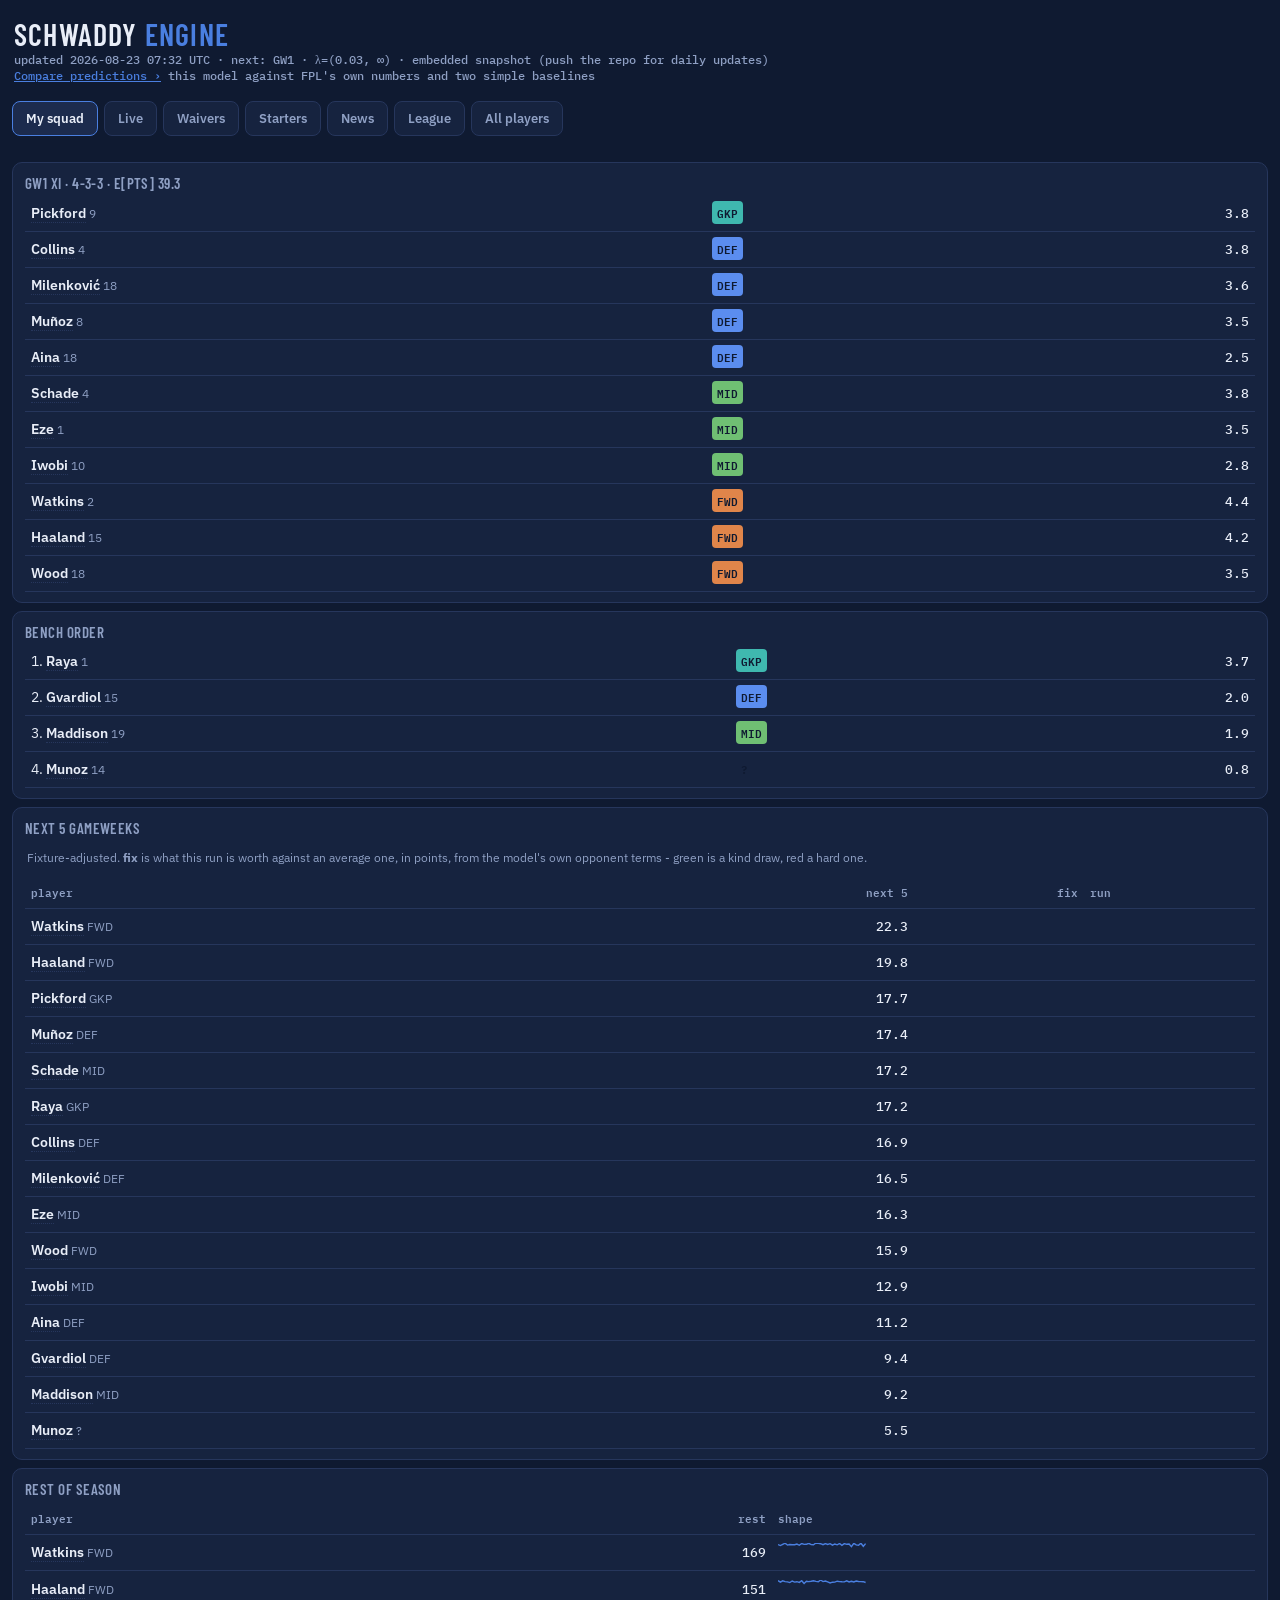
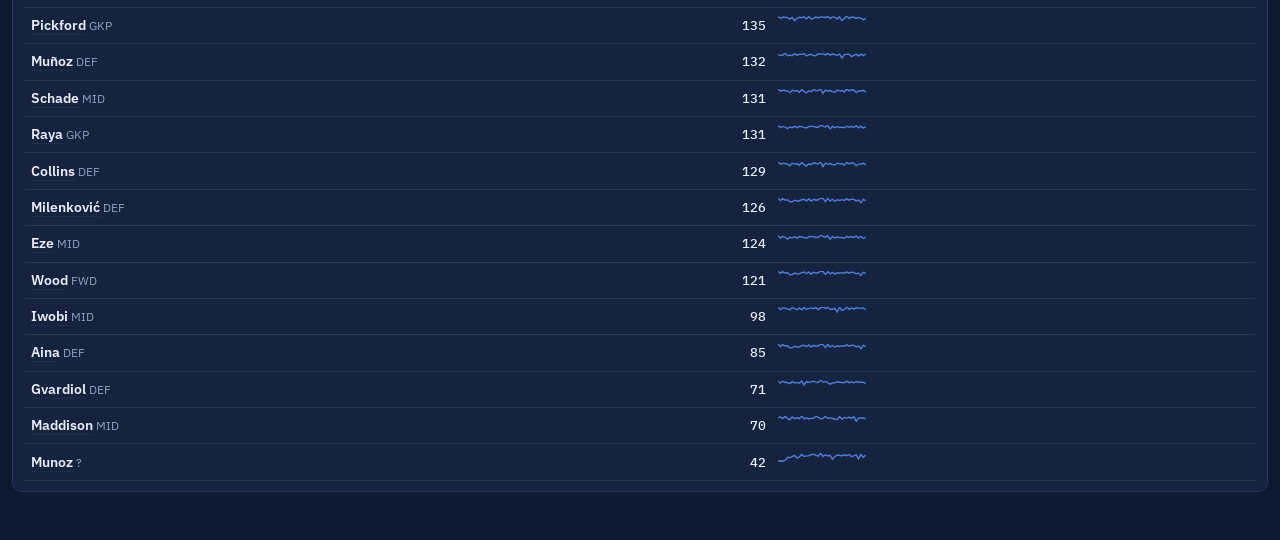
==== commit c89db144: "Starters tab: will each of my players start, researched once a week From the moment waivers process " ====
--- a/site/index.html
+++ b/site/index.html
@@ -137,6 +137,20 @@
 .conf{font:600 10px "IBM Plex Mono";padding:1px 6px;border-radius:9px;border:1px solid var(--line);color:var(--dim)}
 .conf-high{color:var(--green);border-color:var(--green)}.conf-low{color:var(--amber);border-color:var(--amber)}
 .loss{color:var(--red);font:600 13px "IBM Plex Mono"}
+/* Starters: will each of my players start this gameweek */
+.st{padding:9px 0;border-bottom:1px solid var(--line)}.st:last-child{border-bottom:none}
+.sthd{display:flex;flex-wrap:wrap;gap:4px 8px;align-items:baseline}
+.stat{font:600 10px "IBM Plex Mono";padding:2px 7px;border-radius:9px;color:#0F1A31;white-space:nowrap;
+text-transform:uppercase;letter-spacing:.05em;min-width:52px;text-align:center}
+.s-start{background:var(--green)}.s-likely{background:var(--gkp)}.s-doubt{background:var(--amber)}
+.s-bench{background:var(--dim)}.s-out{background:var(--red)}.s-none{background:var(--panel2);color:var(--dim)}
+.stv{font-weight:600;font-size:13px}
+.stnote{font-size:13px;padding:3px 0 0 22px}
+.pill.warn{color:var(--amber);border-color:var(--amber)}
+/* sortable tables: the active column and its direction */
+th.on{color:var(--ink)}
+.mk td,.mk th{padding:6px 5px}
+.up{color:var(--green)}.dn{color:var(--red)}
 </style></head>
 <body>
 <header>
@@ -150,6 +164,7 @@
 <button class="tab on" data-v="squad">My squad</button>
 <button class="tab" data-v="live" id="livetab">Live</button>
 <button class="tab" data-v="waivers">Waivers</button>
+<button class="tab" data-v="starters">Starters</button>
 <button class="tab" data-v="news">News</button>
 <button class="tab" data-v="league">League</button>
 <button class="tab" data-v="players">All players</button>
@@ -157,6 +172,7 @@
 <section id="squad" class="on"></section>
 <section id="live"></section>
 <section id="waivers"></section>
+<section id="starters"></section>
 <section id="news"></section>
 <section id="league"></section>
 <section id="players"></section>
@@ -194,7 +210,7 @@
   const ps=DATA.players;NEXT=nextGW(ps);
   document.getElementById("meta").textContent=
     `updated ${DATA.generated?DATA.generated.slice(0,16).replace("T"," "):"?"} UTC · next: GW${NEXT+1} · λ=(${DATA.lambda_time}, ${DATA.lambda_nn??"∞"}) · ${DATA._src}`;
-  renderSquad(ps);renderWaivers(ps);renderLeague(ps);renderPlayers(ps);
+  renderSquad(ps);renderWaivers(ps);renderLeague(ps);renderPlayers(ps);renderStarters();
 }
 function renderSquad(ps){
   const mine=ps.filter(p=>p.mine);
@@ -285,21 +301,63 @@
   }
   h+=`<div class="card"><b class="h">Full board</b>
   <div class="note">Best free agents vs your weakest at each position over the next ${HZ()} gameweeks, before any swaps.</div><table>
-  <tr><th>free agent</th><th></th><th style="text-align:right">next ${HZ()}</th><th style="text-align:right">fix</th><th>run</th><th>your weakest</th><th style="text-align:right">gain</th></tr>`;
+  <tr><th>free agent</th><th></th><th style="text-align:right">£</th><th style="text-align:right">next ${HZ()}</th><th style="text-align:right">fix</th><th>run</th><th>your weakest</th><th style="text-align:right">gain</th></tr>`;
   for(const pos of ["GKP","DEF","MID","FWD"]){
     const m=mine.filter(p=>p.pos===pos).sort((a,b)=>N5(a)-N5(b));
     if(!m.length)continue;
     for(const fa of free.filter(p=>p.pos===pos).sort((a,b)=>N5(b)-N5(a)).slice(0,4)){
       const g=N5(fa)-N5(m[0]);
       h+=`<tr><td>${nm(fa)} <span class="tm">${club(fa)} n=${fa.n_career}</span>${fa.news?`<span class="flag">${fa.news}</span>`:""}</td>
-      <td><span class="pos ${pos}">${pos}</span></td><td class="num">${N5(fa).toFixed(1)}</td>
+      <td><span class="pos ${pos}">${pos}</span></td><td class="num">${gbp(fa)}</td><td class="num">${N5(fa).toFixed(1)}</td>
       <td class="num">${fixTag(fa)}</td><td>${runHTML(fa)}</td>
-      <td>${nm(m[0],"")} <span class="tm">${N5(m[0]).toFixed(1)}</span></td>
+      <td>${nm(m[0],"")} <span class="tm">${gbp(m[0])} ${N5(m[0]).toFixed(1)}</span></td>
       <td class="num"><span class="${g>0?"gain":"tm"}">${g>0?"+":""}${g.toFixed(1)}</span></td></tr>`;
     }
   }
   h+=`</table></div>`;
-  document.getElementById("waivers").innerHTML=h;
+  h+=marketHTML(free);
+  const sec=document.getElementById("waivers");sec.innerHTML=h;
+  sec.querySelectorAll("th[data-mk]").forEach(t=>t.addEventListener("click",()=>{
+    WSORT={k:t.dataset.mk,d:WSORT.k===t.dataset.mk?-WSORT.d:1};renderWaivers(DATA.players);}));
+  sec.querySelectorAll("[data-mpos]").forEach(b=>b.addEventListener("click",()=>{
+    WPOS=b.dataset.mpos;renderWaivers(DATA.players);}));
+  sec.querySelectorAll("[data-mall]").forEach(b=>b.addEventListener("click",()=>{
+    WALL=b.dataset.mall==="1";renderWaivers(DATA.players);}));
+}
+// The market: every unclaimed player with his classic-game price beside
+// the model's number, sortable on any column. Price is the one read the
+// model has not got - it separates a signing the model has not seen yet
+// (Barcola at 8.0 with next5 near zero) from a reserve it has seen plenty
+// of (a 4.5 with the same next5) - and the two disagreeing is the point.
+let WSORT={k:"price",d:1},WPOS="ALL",WALL=false;
+const MKT_ROWS=60;
+function marketHTML(free){
+  const rows=free.map(p=>{const r=px(p);return {p,name:p.name,pos:p.pos,
+    price:r?r[0]:null,chg:r?r[1]:null,sel:r?r[2]:null,pts:r?r[3]:null,
+    min:r?r[4]:null,form:r?r[5]:null,n5:N5(p),avail:p.avail,fix5:p.fix5};})
+    .filter(x=>WPOS==="ALL"||x.pos===WPOS).sort(sorter(WSORT.k,WSORT.d));
+  const shown=WALL?rows:rows.slice(0,MKT_ROWS);
+  const th=(k,l,r)=>`<th data-mk="${k}" class="${WSORT.k===k?"on":""}"${r?' style="text-align:right"':""}>${l}${WSORT.k===k?(WSORT.d>0?" ▾":" ▴"):""}</th>`;
+  let h=`<div class="card"><b class="h">Free agent market</b>
+  <div class="note">Every unclaimed player with his classic-game price: the market's read on him, beside the model's. <b>Δ</b> is the price move since the season started, <b>sel</b> how many classic managers own him, <b>pts</b> and <b>min</b> his season so far. Tap a heading to sort by it, again to flip.</div>
+  <div>${["ALL","GKP","DEF","MID","FWD"].map(x=>`<button class="chip ${WPOS===x?"on":""}" data-mpos="${x}">${x==="ALL"?"All":x}</button>`).join("")}</div>
+  ${PRICES?"":`<div class="stale">Prices not loaded - data/prices.json is written by the refresh runs and appears after the next one.</div>`}
+  <table class="mk"><tr>${th("name","player")}<th></th>${th("price","£",1)}${th("chg","Δ",1)}${th("sel","sel %",1)}${th("pts","pts",1)}${th("min","min",1)}${th("form","form",1)}${th("n5",`next ${HZ()}`,1)}${th("fix5","fix",1)}${th("avail","P(play)",1)}<th>run</th></tr>`;
+  for(const x of shown){
+    const p=x.p,f=x.chg==null?"":x.chg>0?"up":x.chg<0?"dn":"tm";
+    h+=`<tr><td>${nm(p)} <span class="tm">${club(p)} n=${p.n_career}</span>${p.news?`<span class="flag">${p.news}</span>`:""}</td>
+    <td><span class="pos ${p.pos}">${p.pos}</span></td>
+    <td class="num">${x.price!=null?x.price.toFixed(1):"–"}</td>
+    <td class="num"><span class="${f}">${x.chg==null?"–":(x.chg>0?"+":"")+x.chg.toFixed(1)}</span></td>
+    <td class="num">${x.sel!=null?x.sel.toFixed(1):"–"}</td>
+    <td class="num">${x.pts??"–"}</td><td class="num">${x.min??"–"}</td>
+    <td class="num">${x.form!=null?x.form.toFixed(1):"–"}</td>
+    <td class="num">${x.n5.toFixed(1)}</td><td class="num">${fixTag(p)}</td>
+    <td class="num">${p.avail}</td><td>${runHTML(p)}</td></tr>`;
+  }
+  h+=`</table>`;
+  if(rows.length>MKT_ROWS)h+=`<div class="note"><button class="chip" data-mall="${WALL?0:1}">${WALL?`Show top ${MKT_ROWS}`:`Show all ${rows.length}`}</button></div>`;
+  return h+`</div>`;
 }
 // Claude's claims. A scheduled Claude session reads the day's football news,
 // weighs it against the model's board and writes data/claims.json: up to
@@ -312,6 +370,32 @@
 let CLAIMS=null;
 fetch(CLAIMS_URL,{cache:"no-store"}).then(r=>{if(!r.ok)throw 0;return r.json()})
   .then(j=>{CLAIMS=j;if(DATA)renderWaivers(DATA.players);}).catch(()=>{});
+// Classic-game prices, written by every refresh run as data/prices.json:
+// the market's prior on a player, which is the one read the model has not
+// got. Keyed by code; each row is [price, change since the season started,
+// selected by %, season points, minutes, form, status].
+const PRICES_URL="https://raw.githubusercontent.com/justinwaddy/schwaddy-fpl/main/data/prices.json";
+let PRICES=null;
+fetch(PRICES_URL,{cache:"no-store"}).then(r=>{if(!r.ok)throw 0;return r.json()})
+  .then(j=>{PRICES=j;if(DATA){renderWaivers(DATA.players);renderPlayers(DATA.players);renderLeague(DATA.players);}}).catch(()=>{});
+const px=p=>(PRICES&&PRICES.players[String(p.code)])||null;
+const price=p=>{const r=px(p);return r?r[0]:null;};
+const gbp=p=>{const r=px(p);return r?`£${r[0].toFixed(1)}`:"";};
+// sum of the classic prices across a manager's squad
+function teamValue(entry){
+  if(!PRICES||!DATA)return null;
+  let s=0,n=0;
+  for(const p of DATA.players){if(p.owner==entry){const r=px(p);if(r){s+=r[0];n++;}}}
+  return n?s:null;
+}
+// One comparator for every sortable table. d=1 puts the biggest number
+// first and names in A-Z order; blanks always sink to the bottom.
+function sorter(k,d){
+  return (a,b)=>{const x=a[k],y=b[k];
+    const nx=x==null||x!==x,ny=y==null||y!==y;
+    if(nx||ny)return nx&&ny?0:nx?1:-1;
+    return typeof x==="string"?-d*x.localeCompare(y):d*(y-x);};
+}
 const esc=x=>String(x??"").replace(/[&<>"]/g,c=>({"&":"&amp;","<":"&lt;",">":"&gt;",'"':"&quot;"}[c]));
 function whenUK(iso){
   const d=new Date(iso);if(isNaN(d))return "";
@@ -363,6 +447,66 @@
   h+=`<div class="note">Claude's own reading of the news, ranked in submission order, with the model's number beside each swap. The model's mechanical board is below; where the two disagree the reasoning says why.</div></div>`;
   return h;
 }
+// Starters. Once a week, on the first run after the gameweek's waivers have
+// processed and the squad is final, the same scheduled Claude session does a
+// deep pass over every player in it - predicted line-ups, the manager's
+// press conference, the injury lists - and writes data/starters.json: a
+// verdict per player with the evidence and the articles. Later runs before
+// the deadline amend a verdict only where the day's news changes it. The
+// model's own availability number is shown beside each verdict, looked up
+// live from predictions.json, and flagged where the two disagree.
+const STARTERS_URL="https://raw.githubusercontent.com/justinwaddy/schwaddy-fpl/main/data/starters.json";
+let STARTERS=null;
+fetch(STARTERS_URL,{cache:"no-store"}).then(r=>{if(!r.ok)throw 0;return r.json()})
+  .then(j=>{STARTERS=j;renderStarters();}).catch(()=>{renderStarters();});
+const ST_ORDER={start:0,likely:1,doubt:2,bench:3,out:4};
+function renderStarters(){
+  const sec=document.getElementById("starters");if(!sec)return;
+  const S=STARTERS,ps=(DATA&&DATA.players)||[];
+  if(!S||!Array.isArray(S.players)){
+    sec.innerHTML=`<div class="card clcard"><b class="h">Starters</b><div class="note">Not researched yet. Once a week, on the first run after the gameweek's waivers have processed, Claude checks every player in your squad against predicted line-ups, press conferences and the injury lists and writes data/starters.json. This tab fills in after that run.</div></div>`;
+    return;
+  }
+  const by={};ps.forEach(p=>{by[String(p.code)]=p;});
+  const cur=NEXT+1,gw=S.gw|0;
+  const dl=new Date(S.deadline||"");const passed=!isNaN(dl)&&Date.now()>dl.getTime();
+  const counts={start:0,likely:0,doubt:0,bench:0,out:0};
+  S.players.forEach(x=>{if(counts[x.status]!=null)counts[x.status]++;});
+  const last=Array.isArray(S.runs)&&S.runs.length?S.runs[S.runs.length-1]:null;
+  let h=`<div class="card clcard"><b class="h">Starters · GW${gw||"?"}</b>
+  <div class="clsub">deadline ${passed?"passed ":""}${esc(whenUK(S.deadline))} UK · researched ${esc((S.ts||"").slice(0,16).replace("T"," "))} UTC${last&&last.kind==="light"?` · last checked ${esc((last.ts||"").slice(0,16).replace("T"," "))} UTC`:""}</div>`;
+  if(gw&&gw<cur)h+=`<div class="stale">These verdicts were for GW${gw}. GW${cur}'s are written on the first research run after its waivers process.</div>`;
+  h+=`<div class="pkg">${["start","likely","doubt","bench","out"].map(k=>`<div class="pkt"><b>${counts[k]}</b><span>${k}</span></div>`).join("")}</div>`;
+  if(S.summary)h+=`<div class="clsum">${esc(S.summary)}</div>`;
+  const rows=[...S.players].sort((a,b)=>(ST_ORDER[a.status]??9)-(ST_ORDER[b.status]??9)||posord(a.pos||"FWD")-posord(b.pos||"FWD")||String(a.name).localeCompare(String(b.name)));
+  const seen=new Set();
+  for(const x of rows){
+    const a=by[String(x.code)];seen.add(String(x.code));
+    const p=a||{code:x.code,name:x.name};
+    const pos=x.pos||(a&&a.pos)||"";
+    const st=ST_ORDER[x.status]!=null?x.status:"none";
+    let mdl="";
+    if(a&&a.avail!=null){
+      const av=a.avail;
+      const dis=((st==="start"||st==="likely")&&av<0.5)||((st==="bench"||st==="out")&&av>0.8);
+      mdl=`<span class="pill ${dis?"warn":""}" title="the model's probability that he plays${dis?" - disagrees with this verdict":""}">model ${av.toFixed(2)}</span>`;
+    }
+    const nextfx=a&&a.run&&a.run.length?`<span class="run" title="next fixture: upper case home, lower case away">${esc(a.run[0])}</span>`:"";
+    h+=`<div class="st"><div class="sthd"><span class="stat s-${st}">${esc(x.status||"?")}</span>
+      ${nm(p)} ${pos?`<span class="pos ${pos}">${pos}</span>`:""} <span class="tm">${esc(x.club||(a?club(a):""))}</span> ${nextfx}
+      <span class="stv">${esc(x.verdict||"")}</span> ${mdl}${a&&!a.mine?` <span class="flag" style="display:inline">no longer in your squad</span>`:""}</div>`;
+    if(x.note)h+=`<div class="stnote">${esc(x.note)}</div>`;
+    const src=Array.isArray(x.sources)?x.sources.filter(u=>u&&/^https?:/.test(u.url||"")):[];
+    if(src.length)h+=`<div class="clsrc">${src.map(u=>`<a href="${esc(u.url)}" target="_blank" rel="noopener">${esc(u.title||u.url)} &rsaquo;</a>`).join("")}</div>`;
+    h+=`</div>`;
+  }
+  const missing=ps.filter(p=>p.mine&&!seen.has(String(p.code)));
+  if(missing.length){
+    h+=`<div class="note">In your squad since the research ran, not yet checked: ${missing.map(p=>`${nm(p)} <span class="tm">${club(p)}</span>`).join(", ")}.</div>`;
+  }
+  h+=`<div class="note">Claude's read of predicted line-ups, press conferences and injury lists for every player you hold. <b>start</b> is named in two or more predicted XIs or confirmed by the manager; <b>likely</b> one source or a rotation risk; <b>doubt</b> could go either way; <b>bench</b> fit but among the subs; <b>out</b> injured, suspended, not in the squad or no fixture. The model pill is its own probability that he plays, amber where it disagrees.</div></div>`;
+  sec.innerHTML=h;
+}
 const NEWS_URL="https://raw.githubusercontent.com/justinwaddy/schwaddy-fpl/main/data/news.json";
 const LEAGUE_URL="https://raw.githubusercontent.com/justinwaddy/schwaddy-fpl/main/data/league.json";
 let WK=null,WKTAB="weekly",WKOPEN=null;
@@ -443,12 +587,14 @@
     h+=`<div class="note">Next ${WK.horizon||5} gameweeks, best XI each week:
       ${byh.map(m=>`${m.name} ${m.next5.toFixed(0)}`).join(" · ")}</div>`;
   }
+  const pv=!!PRICES;
   h+=`</div><div class="card"><table class="wk">
     <tr><th>manager</th><th class="num">pts</th><th class="num">subs</th>
     <th class="num">to play</th><th class="num">projected</th>${
-      hz?`<th class="num">next ${WK.horizon||5}</th>`:""}<th></th></tr>`;
+      hz?`<th class="num">next ${WK.horizon||5}</th>`:""}${
+      pv?`<th class="num">value</th>`:""}<th></th></tr>`;
   for(const m of ms){
-    const open=WKOPEN===m.entry;
+    const open=WKOPEN===m.entry,val=pv?teamValue(m.entry):null;
     h+=`<tr class="clk ${m.mine?"mine-row":""}" data-ent="${m.entry}">
       <td><span class="nm">${m.name}</span> <span class="tm">${m.team}</span></td>
       <td class="num">${m.live}</td>
@@ -456,16 +602,19 @@
       <td class="num">${m.to_play?`<span class="togo">${m.to_play}</span>`:"–"}</td>
       <td class="num">${m.proj.toFixed(0)}</td>
       ${hz?`<td class="num">${m.next5!=null?m.next5.toFixed(0):"–"}</td>`:""}
+      ${pv?`<td class="num">${val!=null?"£"+val.toFixed(1):"–"}</td>`:""}
       <td class="chev">${open?"▾":"▸"}</td></tr>`;
-    if(open)h+=`<tr><td colspan="${hz?7:6}">${managerHTML(m)}</td></tr>`;
+    if(open)h+=`<tr><td colspan="${6+(hz?1:0)+(pv?1:0)}">${managerHTML(m)}</td></tr>`;
   }
   h+=`</table></div><div class="note">Points include provisional substitutions:
     a starter whose match has finished without playing is replaced by the first
     eligible player on the bench, as the game will do at the deadline. Projected
     adds the model's expected points for whoever is still to play.${
-    hz?` The last column is a different question: the best legal XI in each of
+    hz?` Next ${WK.horizon||5} is a different question: the best legal XI in each of
     the next ${WK.horizon||5} gameweeks, fixtures included, which is who is set
-    up for the month rather than who is winning the week.`:""}</div>`;
+    up for the month rather than who is winning the week.`:""}${
+    pv?` Value is the squad priced in the classic game, GBP m across all fifteen
+    - the market's read on the squad, which is independent of the model's.`:""}</div>`;
   return h;
 }
 function managerHTML(m){
@@ -518,12 +667,18 @@
   const st=(WK&&WK.managers)?[...WK.managers].filter(m=>m.rank)
         .sort((a,b)=>a.rank-b.rank):[];
   if(st.length){
+    const pv=!!PRICES;
     h+=`<div class="card"><b class="h">Standings</b><table>
-      <tr><th></th><th>manager</th><th class="num">total</th><th class="num">this GW</th></tr>`;
-    for(const m of st)h+=`<tr class="${m.mine?"mine-row":""}"><td class="tm">${m.rank}</td>
+      <tr><th></th><th>manager</th><th class="num">total</th><th class="num">this GW</th>${
+        pv?`<th class="num">value</th>`:""}</tr>`;
+    for(const m of st){
+      const val=pv?teamValue(m.entry):null;
+      h+=`<tr class="${m.mine?"mine-row":""}"><td class="tm">${m.rank}</td>
       <td><span class="nm">${m.name}</span> <span class="tm">${m.team}</span></td>
-      <td class="num">${m.total??"–"}</td><td class="num">${m.live}</td></tr>`;
-    h+=`</table></div>`;
+      <td class="num">${m.total??"–"}</td><td class="num">${m.live}</td>${
+        pv?`<td class="num">${val!=null?"£"+val.toFixed(1):"–"}</td>`:""}</tr>`;
+    }
+    h+=`</table></div>${pv?`<div class="note">Value is the squad priced in the classic game, GBP m across all fifteen.</div>`:""}`;
   }
   h+=`<div class="card"><b class="h">Squad strength, rest of season</b><table>`;
   for(const r of rows){
@@ -536,24 +691,26 @@
     of the season, plus 0.15 × the bench.</div>`;
   return h;
 }
-let SORT={k:"rest",d:-1};
+let SORT={k:"rest",d:1};
 function renderPlayers(ps){
   const q=(document.getElementById("pq")?.value||"").toLowerCase();
   let list=ps.filter(p=>!q||p.name.toLowerCase().includes(q)||(p.team||"").toLowerCase().includes(q));
-  list.forEach(p=>{p.gwn=p.gw?p.gw[NEXT]:0;p.n5=N5(p);});
-  list=[...list].sort((a,b)=>SORT.d*((b[SORT.k]??0)-(a[SORT.k]??0)));
+  list.forEach(p=>{p.gwn=p.gw?p.gw[NEXT]:0;p.n5=N5(p);p.price=price(p);});
+  list=[...list].sort(sorter(SORT.k,SORT.d));
+  const th=(k,l,r)=>`<th data-k="${k}" class="${SORT.k===k?"on":""}"${r?' style="text-align:right"':""}>${l}${SORT.k===k?(SORT.d>0?" ▾":" ▴"):""}</th>`;
   let h=`<input type="search" id="pq" placeholder="Search player or club" value="${q}">
   <div class="note">Tap any name, here or anywhere on the site, for that
-  player's stats, fixtures and news.</div>
+  player's stats, fixtures and news. Tap a heading to sort by it.</div>
   <div class="card"><table><tr>
-  <th data-k="name">player</th><th></th><th data-k="gwn" style="text-align:right">GW${NEXT+1}</th>
-  <th data-k="n5" style="text-align:right">next ${HZ()}</th><th data-k="fix5" style="text-align:right">fix</th><th>run</th>
-  <th data-k="rest" style="text-align:right">rest</th><th data-k="avail" style="text-align:right">P(play)</th><th>owner</th></tr>`;
+  ${th("name","player")}<th></th>${th("price","£",1)}${th("gwn",`GW${NEXT+1}`,1)}
+  ${th("n5",`next ${HZ()}`,1)}${th("fix5","fix",1)}<th>run</th>
+  ${th("rest","rest",1)}${th("avail","P(play)",1)}<th>owner</th></tr>`;
   for(const p of list.slice(0,150)){
     p.gwn=p.gw?p.gw[NEXT]:0;
     const own=p.mine?"YOU":(MGRS[p.owner]?MGRS[p.owner][1]:(p.owner?"?":"free"));
     h+=`<tr class="${p.mine?"mine-row":""}"><td>${nm(p)} <span class="tm">${club(p)} n=${p.n_career}</span>${p.news?`<span class="flag">${p.news}</span>`:""}</td>
     <td><span class="pos ${p.pos}">${p.pos}</span></td>
+    <td class="num">${gbp(p)}</td>
     <td class="num">${(p.gwn||0).toFixed(1)}</td>
     <td class="num">${N5(p).toFixed(1)}</td><td class="num">${fixTag(p)}</td><td>${runHTML(p)}</td>
     <td class="num">${Math.round(p.rest)}</td>
@@ -563,7 +720,7 @@
   const sec=document.getElementById("players");sec.innerHTML=h;
   sec.querySelector("#pq").addEventListener("input",()=>renderPlayers(DATA.players));
   sec.querySelectorAll("th[data-k]").forEach(t=>t.addEventListener("click",()=>{
-    SORT={k:t.dataset.k,d:SORT.k===t.dataset.k?-SORT.d:-1};renderPlayers(DATA.players);}));
+    SORT={k:t.dataset.k,d:SORT.k===t.dataset.k?-SORT.d:1};renderPlayers(DATA.players);}));
 }
 // ---- player card ----------------------------------------------------
 // Season stats and this season's match log, written by the refresh run
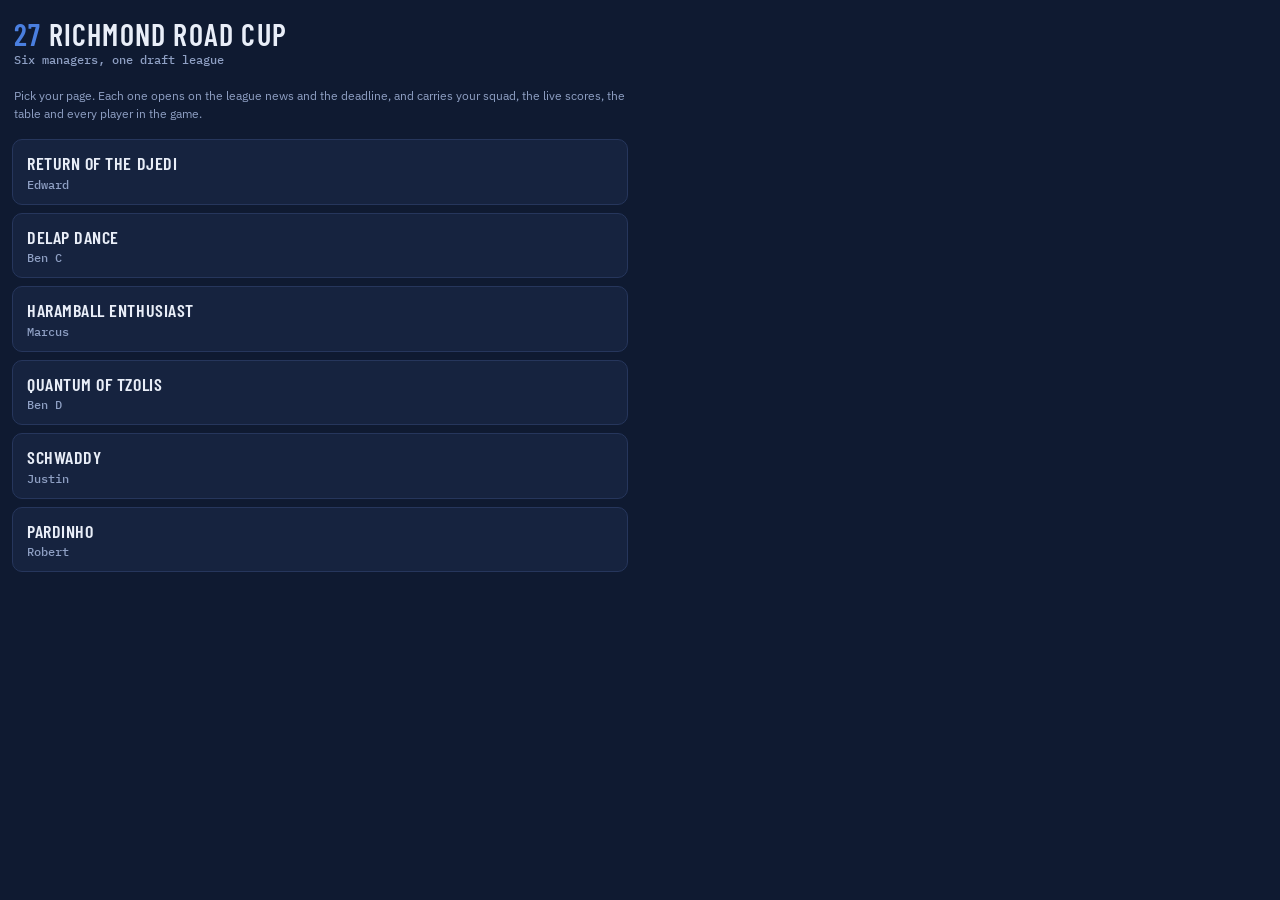
==== commit fa09aebd: "Dashboard to /justino, tooltips, player cards, and the missing gameweek Four things, one of them a r" ====
--- a/site/index.html
+++ b/site/index.html
@@ -2,1147 +2,32 @@
 <html lang="en">
 <head>
 <meta charset="UTF-8"><meta name="viewport" content="width=device-width, initial-scale=1.0">
-<title>Schwaddy Engine · 27 Richmond Road Cup</title>
+<title>27 Richmond Road Cup</title>
 <link rel="preconnect" href="https://fonts.googleapis.com">
 <link href="https://fonts.googleapis.com/css2?family=Barlow+Condensed:wght@500;600;700&family=IBM+Plex+Sans:wght@400;500;600&family=IBM+Plex+Mono:wght@400;500&display=swap" rel="stylesheet">
+<link rel="stylesheet" href="team.css">
 <style>
-:root{--bg:#0F1A31;--panel:#16233F;--panel2:#1C2B4D;--line:#26365C;--ink:#E9EEF8;
---dim:#8FA0C4;--blue:#4A7FE0;--amber:#E8A13C;--green:#5FBF77;--red:#D95757;
---gkp:#3FB8AF;--def:#5B8DEF;--mid:#6FBF73;--fwd:#E0854A}
-*{box-sizing:border-box;margin:0;padding:0}
-body{background:var(--bg);color:var(--ink);font:15px/1.5 "IBM Plex Sans",sans-serif}
-header{padding:16px 14px 8px}
-h1{font:600 30px "Barlow Condensed";letter-spacing:.04em;text-transform:uppercase}
-h1 em{color:var(--blue);font-style:normal}
-.sub{color:var(--dim);font:500 12px "IBM Plex Mono"}
-nav{display:flex;gap:6px;padding:10px 12px;flex-wrap:wrap;position:sticky;top:0;background:var(--bg);z-index:5}
-.tab{background:var(--panel);border:1px solid var(--line);border-radius:8px;color:var(--dim);
-padding:8px 13px;font:600 13px "IBM Plex Sans";cursor:pointer}
-.tab.on{color:var(--ink);border-color:var(--blue);background:var(--panel2)}
-section{padding:8px 12px 40px;display:none}section.on{display:block}
-table{width:100%;border-collapse:collapse}
-th,td{padding:7px 6px;text-align:left;border-bottom:1px solid var(--line);font-size:14px}
-th{font:600 11px "IBM Plex Mono";color:var(--dim);cursor:pointer;white-space:nowrap}
-td.num{font:500 13px "IBM Plex Mono";text-align:right;white-space:nowrap}
-.pos{font:600 11px "IBM Plex Mono";padding:2px 5px;border-radius:4px;color:#0F1A31}
-.GKP{background:var(--gkp)}.DEF{background:var(--def)}.MID{background:var(--mid)}.FWD{background:var(--fwd)}
-.nm{font-weight:600}.tm{color:var(--dim);font-size:12px}
-.run{font:11px/1.5 ui-monospace,SFMono-Regular,Menlo,monospace;letter-spacing:.4px;white-space:nowrap}
-.fx{font-size:11px;padding:1px 4px;border-radius:4px;font-weight:600}
-.fx-good,.run.fx-good{color:var(--green)}
-.fx-bad,.run.fx-bad{color:var(--red)}
-.fx-mid,.run.fx-mid{color:var(--dim)}
-.fx{background:var(--panel2)}
-.flag{color:var(--amber);font-size:11px;display:block}
-.card{background:var(--panel);border:1px solid var(--line);border-radius:10px;padding:10px 12px;margin:8px 0}
-.card b.h{font:600 15px "Barlow Condensed";letter-spacing:.03em;text-transform:uppercase;color:var(--dim)}
-.gain{color:var(--green);font:600 13px "IBM Plex Mono"}
-.bar{height:8px;border-radius:4px;background:var(--blue)}
-input[type=search]{width:100%;background:var(--panel);border:1px solid var(--line);border-radius:8px;
-color:var(--ink);padding:9px 11px;font:14px "IBM Plex Sans";margin:6px 0}
-.note{color:var(--dim);font-size:12px;padding:8px 2px}
-svg.spark{vertical-align:middle}
-.mine-row{background:rgba(74,127,224,.10)}
-.chip{background:var(--panel);border:1px solid var(--line);border-radius:14px;color:var(--dim);
-padding:5px 12px;font:600 12px "IBM Plex Sans";cursor:pointer;margin:2px 6px 8px 0}
-.chip.on{color:var(--ink);border-color:var(--blue);background:var(--panel2)}
-.ev{display:flex;gap:9px;padding:8px 2px;border-bottom:1px solid var(--line);align-items:baseline}
-.ev:last-child{border-bottom:none}
-.badge{font:600 10px "IBM Plex Mono";padding:2px 6px;border-radius:4px;color:#0F1A31;white-space:nowrap}
-.b-injury{background:var(--red)}.b-recovery{background:var(--green)}.b-haul{background:var(--amber)}
-.b-score{background:var(--blue)}.b-overtake{background:var(--amber)}.b-move{background:var(--dim)}
-.b-live{background:var(--green)}.b-projection{background:var(--blue)}.b-squad{background:var(--mid)}
-.b-lowlight{background:var(--red)}.b-freeagent{background:var(--gkp)}.b-bench{background:var(--fwd)}
-.b-race{background:var(--amber)}
-.b-flop{background:var(--red)}.b-wrap{background:var(--blue)}.b-pint{background:var(--amber)}
-.b-headline{background:var(--ink)}
-.ev a{color:var(--blue);text-decoration:none;border-bottom:1px solid var(--line)}
-.ev a:hover{border-bottom-color:var(--blue)}
-.wk tr.clk{cursor:pointer}.wk tr.clk:hover td{background:var(--panel2)}
-.wk td,.wk th{padding:7px 5px}
-.chev{color:var(--dim);font:11px "IBM Plex Mono"}
-.det{background:var(--panel2);border-radius:8px;padding:2px 10px 8px;margin:2px 0 8px}
-.det table{margin:0}.det td{border-bottom:1px solid var(--line);font-size:13px}
-.subin{color:var(--green);font:600 10px "IBM Plex Mono"}
-.subout{color:var(--red);font:600 10px "IBM Plex Mono";text-decoration:line-through}
-.togo{color:var(--amber);font:11px "IBM Plex Mono"}
-.benchsep td{color:var(--dim);font:600 10px "IBM Plex Mono";text-transform:uppercase;
-letter-spacing:.08em;border-bottom:none;padding-top:10px}
-.pill{display:inline-block;font:600 10px "IBM Plex Mono";padding:1px 6px;border-radius:9px;
-background:var(--panel);border:1px solid var(--line);color:var(--dim)}
-.scorecard{border-color:var(--blue)}
-.bigline{font:600 14px "IBM Plex Mono";line-height:1.7;padding:3px 0}
-.daysep{font:600 10px "IBM Plex Mono";color:var(--dim);text-transform:uppercase;
-letter-spacing:.08em;padding:11px 2px 5px}
-.ev .when{color:var(--dim);font:11px "IBM Plex Mono";white-space:nowrap}
-.holdcard{border-color:var(--green)}
-.livedot{display:inline-block;width:8px;height:8px;border-radius:50%;background:var(--green);
-margin-right:6px;vertical-align:middle;animation:pulse 1.4s ease-in-out infinite}
-@keyframes pulse{0%,100%{opacity:1}50%{opacity:.2}}
-.lvstatus{font:600 12px "IBM Plex Mono";color:var(--dim);padding:2px 0 6px}
-.lvstatus b{color:var(--ink)}
-.lv tr.clk{cursor:pointer}.lv tr.clk:hover td{background:var(--panel2)}
-.lv td.num.live{color:var(--green)}
-.fxrow{display:flex;justify-content:space-between;align-items:baseline;padding:9px 2px 2px}
-.fxscore{font:600 17px "Barlow Condensed";letter-spacing:.04em}
-.fxscore .tm{font:600 17px "Barlow Condensed";letter-spacing:.04em}
-.fxmin{font:600 12px "IBM Plex Mono";color:var(--green);white-space:nowrap}
-.fxmin.ft{color:var(--dim)}.fxmin.ko{color:var(--amber)}
-.fxplayers{display:flex;flex-wrap:wrap;gap:4px;padding:3px 2px 9px;border-bottom:1px solid var(--line)}
-.fxwrap>div:last-child .fxplayers{border-bottom:none}
-.fxchip{font:500 11px "IBM Plex Mono";background:var(--panel2);border-radius:4px;padding:2px 6px;
-color:var(--ink);border:1px solid transparent}
-.fxchip.mine{border-color:var(--blue)}
-.fxchip .who{color:var(--dim)}
-.provb{color:var(--amber);font:600 10px "IBM Plex Mono";white-space:nowrap}
-.stale{color:var(--amber);font-size:12px;padding:4px 2px}
-/* player card: any name on the page opens it */
-.pk{cursor:pointer;border-bottom:1px dotted var(--line)}
-.pk:hover,.pk:active{color:var(--blue);border-bottom-color:var(--blue)}
-.pkback{position:fixed;inset:0;background:rgba(8,14,28,.78);z-index:20;
-display:flex;align-items:flex-end;justify-content:center}
-.pkcard{background:var(--panel);border:1px solid var(--line);border-radius:14px 14px 0 0;
-width:100%;max-width:680px;max-height:92vh;overflow-y:auto;padding:12px 13px 30px}
-.pkcard th{cursor:default}
-@media(min-width:620px){.pkback{align-items:center}.pkcard{border-radius:14px}}
-.pkhd{display:flex;gap:10px;align-items:flex-start;position:sticky;top:-12px;z-index:1;
-background:var(--panel);padding:4px 0 8px;border-bottom:1px solid var(--line)}
-.pkhd h2{font:600 25px "Barlow Condensed";letter-spacing:.03em;text-transform:uppercase;line-height:1.1}
-.pkx{margin-left:auto;background:var(--panel2);border:1px solid var(--line);border-radius:8px;
-color:var(--dim);font:600 14px "IBM Plex Mono";cursor:pointer;padding:5px 11px}
-.pkx:hover{color:var(--ink);border-color:var(--blue)}
-.pkg{display:grid;grid-template-columns:repeat(auto-fit,minmax(88px,1fr));gap:6px;margin:8px 0 4px}
-.pkt{background:var(--panel2);border:1px solid var(--line);border-radius:8px;padding:6px 8px}
-.pkt b{display:block;font:600 17px "IBM Plex Mono"}
-.pkt span{color:var(--dim);font:600 10px "IBM Plex Mono";text-transform:uppercase;
-letter-spacing:.05em;white-space:nowrap}
-.pkalert{border-radius:8px;padding:8px 10px;margin:8px 0;font-size:13px;
-background:rgba(217,87,87,.13);border:1px solid var(--red)}
-.pkalert.warn{background:rgba(232,161,60,.13);border-color:var(--amber)}
-.pklog td,.pklog th{font-size:12px;padding:5px 4px}
-.pkempty{color:var(--dim);font-size:12px;padding:6px 2px}
-/* Claude's claims: the research card above the model's board */
-.clcard{border-color:var(--amber)}
-.clsub{color:var(--dim);font:500 12px "IBM Plex Mono";padding:3px 0 2px}
-.clsum{font-size:14px;padding:5px 0 6px;border-bottom:1px solid var(--line)}
-.cl{padding:9px 0;border-bottom:1px solid var(--line)}.cl:last-child{border-bottom:none}
-.clhd{display:flex;flex-wrap:wrap;gap:4px 8px;align-items:baseline}
-.clno{font:600 16px "Barlow Condensed";color:var(--amber);min-width:14px}
-.clarr{color:var(--dim);font:600 10px "IBM Plex Mono";text-transform:uppercase;letter-spacing:.06em}
-.clwhy{font-size:14px;padding:4px 0 0 22px}
-.clmod{color:var(--dim);font-size:12px;padding:3px 0 0 22px}
-.clsrc{padding:4px 0 0 22px;display:flex;flex-wrap:wrap;gap:3px 12px}
-.clsrc a{color:var(--blue);text-decoration:none;font:500 12px "IBM Plex Sans";border-bottom:1px solid var(--line)}
-.clsrc a:hover{border-bottom-color:var(--blue)}
-.conf{font:600 10px "IBM Plex Mono";padding:1px 6px;border-radius:9px;border:1px solid var(--line);color:var(--dim)}
-.conf-high{color:var(--green);border-color:var(--green)}.conf-low{color:var(--amber);border-color:var(--amber)}
-.loss{color:var(--red);font:600 13px "IBM Plex Mono"}
-/* Starters: will each of my players start this gameweek */
-.st{padding:9px 0;border-bottom:1px solid var(--line)}.st:last-child{border-bottom:none}
-.sthd{display:flex;flex-wrap:wrap;gap:4px 8px;align-items:baseline}
-.stat{font:600 10px "IBM Plex Mono";padding:2px 7px;border-radius:9px;color:#0F1A31;white-space:nowrap;
-text-transform:uppercase;letter-spacing:.05em;min-width:52px;text-align:center}
-.s-start{background:var(--green)}.s-likely{background:var(--gkp)}.s-doubt{background:var(--amber)}
-.s-bench{background:var(--dim)}.s-out{background:var(--red)}.s-none{background:var(--panel2);color:var(--dim)}
-.stv{font-weight:600;font-size:13px}
-.stnote{font-size:13px;padding:3px 0 0 22px}
-.pill.warn{color:var(--amber);border-color:var(--amber)}
-/* sortable tables: the active column and its direction */
-th.on{color:var(--ink)}
-.mk td,.mk th{padding:6px 5px}
-.up{color:var(--green)}.dn{color:var(--red)}
-</style></head>
+main{padding:4px 12px 40px;max-width:640px}
+.who{display:block;background:var(--panel);border:1px solid var(--line);border-radius:10px;
+padding:12px 14px;margin:8px 0;text-decoration:none;color:var(--ink)}
+.who:hover{border-color:var(--blue);background:var(--panel2)}
+.who b{font:600 18px "Barlow Condensed",system-ui;letter-spacing:.03em;text-transform:uppercase}
+.who span{display:block;color:var(--dim);font:500 12px "IBM Plex Mono",ui-monospace,monospace}
+</style>
+</head>
 <body>
 <header>
-<h1>Schwaddy <em>Engine</em></h1>
-<div class="sub" id="meta">loading…</div>
-<div class="sub"><a href="compare/" style="color:var(--blue)">Compare predictions
-  &rsaquo;</a> <span class="tm">this model against FPL's own numbers and two
-  simple baselines</span></div>
+<h1><em>27</em> Richmond Road Cup</h1>
+<div class="sub">Six managers, one draft league</div>
 </header>
-<nav>
-<button class="tab on" data-v="squad">My squad</button>
-<button class="tab" data-v="live" id="livetab">Live</button>
-<button class="tab" data-v="waivers">Waivers</button>
-<button class="tab" data-v="starters">Starters</button>
-<button class="tab" data-v="news">News</button>
-<button class="tab" data-v="league">League</button>
-<button class="tab" data-v="players">All players</button>
-</nav>
-<section id="squad" class="on"></section>
-<section id="live"></section>
-<section id="waivers"></section>
-<section id="starters"></section>
-<section id="news"></section>
-<section id="league"></section>
-<section id="players"></section>
-<script>
-const RAW_URL="https://raw.githubusercontent.com/justinwaddy/schwaddy-fpl/main/data/predictions.json";
-// Live tab: URL of the Cloudflare worker in live/worker.js. Empty = tab
-// shows the cron snapshot and the setup note. See live/README.md.
-const LIVE_URL="https://schwaddy-live.justinl-waddy.workers.dev/";
-const FALLBACK={"generated":"2026-08-23T07:32:17","lambda_time":0.03,"lambda_nn":null,"players":[{"code":"141746","n_career":170,"name":"B.Fernandes","pos":"MID","team":16,"status":"a","news":"","avail":1.0,"gw":[5.41,5.54,5.21,5.37,5.04,5.37,5.26,5.52,5.12,5.35,5.37,5.51,5.18,5.68,5.15,4.8,5.57,5.5,5.38,5.58,5.23,5.61,5.17,5.43,5.29,5.13,5.1,5.01,5.4,5.09,5.54,5.27,5.46,5.31,5.12,5.6,5.2,5.4],"rest":202.27,"owner":363607,"mine":false},{"code":"178301","n_career":178,"name":"Watkins","pos":"FWD","team":2,"status":"a","news":"","avail":1.0,"gw":[4.4,4.16,4.44,4.74,4.28,4.41,4.38,4.37,4.52,4.24,4.67,4.45,4.48,4.7,4.4,4.35,4.78,4.72,4.62,4.37,4.64,4.45,4.62,4.26,4.53,4.34,4.65,4.23,4.63,4.46,4.53,3.89,4.7,4.33,4.23,4.73,3.99,4.64],"rest":169.32999999999996,"owner":372099,"mine":true},{"code":"226597","n_career":161,"name":"Gabriel","pos":"DEF","team":1,"status":"a","news":"","avail":0.92,"gw":[4.68,4.23,4.5,4.35,4.05,4.38,4.23,4.49,4.23,4.49,4.44,4.3,4.19,4.48,4.51,4.5,4.34,4.34,4.79,4.56,4.39,4.66,3.99,4.51,4.24,4.43,4.31,4.33,4.21,4.56,4.34,4.45,4.32,4.61,4.21,4.55,4.15,4.38],"rest":166.72000000000003,"owner":421435,"mine":false},{"code":"446008","n_career":166,"name":"Mbeumo","pos":"MID","team":16,"status":"a","news":"","avail":1.0,"gw":[4.34,4.47,4.13,4.3,3.97,4.29,4.18,4.44,4.05,4.27,4.3,4.43,4.1,4.6,4.08,3.72,4.5,4.43,4.31,4.51,4.16,4.53,4.09,4.35,4.22,4.06,4.02,3.93,4.32,4.01,4.47,4.2,4.39,4.24,4.05,4.53,4.13,4.33],"rest":161.45000000000002,"owner":299912,"mine":false},{"code":"222531","n_career":146,"name":"Gibbs-White","pos":"MID","team":18,"status":"a","news":"","avail":0.92,"gw":[4.53,4.15,4.46,4.22,4.28,3.91,3.93,4.21,4.07,4.06,4.28,4.37,4.1,4.42,4.05,4.36,4.2,4.26,4.57,4.47,3.95,4.49,4.06,4.35,4.02,4.27,4.16,4.28,4.17,4.43,4.19,4.37,4.33,4.08,4.21,3.78,4.33,4.14],"rest":160.51000000000002,"owner":45811,"mine":false},{"code":"97032","n_career":168,"name":"Virgil","pos":"DEF","team":14,"status":"a","news":"","avail":1.0,"gw":[4.12,4.18,4.03,4.33,3.8,3.74,3.92,4.13,3.68,3.81,4.3,3.94,4.03,4.05,4.23,4.31,4.12,3.98,4.5,3.93,4.21,4.02,4.11,3.47,3.9,4.19,4.09,4.0,4.22,4.04,4.25,3.91,4.03,4.2,3.56,4.26,3.76,4.16],"rest":153.51,"owner":282287,"mine":false},{"code":"424876","n_career":102,"name":"Szoboszlai","pos":"MID","team":14,"status":"a","news":"","avail":1.0,"gw":[4.06,4.12,3.97,4.27,3.74,3.68,3.86,4.07,3.62,3.76,4.24,3.88,3.97,3.99,4.18,4.25,4.06,3.92,4.44,3.87,4.15,3.96,4.05,3.41,3.84,4.13,4.04,3.94,4.16,3.99,4.19,3.85,3.97,4.14,3.5,4.21,3.7,4.11],"rest":151.29,"owner":282287,"mine":false},{"code":"223094","n_career":125,"name":"Haaland","pos":"FWD","team":15,"status":"a","news":"","avail":0.76,"gw":[4.19,3.85,4.14,3.97,3.9,3.75,4.11,3.86,3.96,3.81,4.16,3.57,4.05,3.98,4.04,4.14,4.01,3.93,4.32,3.97,4.11,3.91,3.7,3.85,3.87,4.06,3.98,3.94,3.9,4.14,3.9,4.03,3.88,4.1,3.99,3.98,3.96,3.79],"rest":150.79999999999998,"owner":372099,"mine":true},{"code":"244851","n_career":112,"name":"Palmer","pos":"MID","team":6,"status":"a","news":"","avail":0.92,"gw":[3.84,3.9,3.35,4.18,3.59,3.82,3.69,4.07,3.88,3.61,4.16,3.76,3.85,4.12,3.49,3.95,3.91,3.89,4.25,3.75,3.97,3.9,3.91,3.69,3.7,3.97,3.76,3.91,3.52,3.91,3.97,3.66,3.77,3.79,3.71,4.01,3.67,3.93],"rest":145.80999999999997,"owner":45811,"mine":false},{"code":"200720","n_career":59,"name":"Kelleher","pos":"GKP","team":4,"status":"a","news":"","avail":1.0,"gw":[4.2,3.79,3.94,3.91,3.8,3.49,3.98,3.82,3.9,3.57,4.09,3.73,3.44,3.87,3.7,4.07,3.91,3.89,4.18,3.34,3.97,3.81,3.9,3.7,3.59,3.98,3.85,3.91,3.62,4.14,3.82,4.04,4.0,3.5,3.81,3.82,3.95,3.65],"rest":145.67999999999998,"owner":363607,"mine":false},{"code":"502500","n_career":46,"name":"Thiago","pos":"FWD","team":4,"status":"a","news":"","avail":1.0,"gw":[4.2,3.79,3.94,3.91,3.8,3.49,3.98,3.81,3.9,3.57,4.09,3.73,3.44,3.87,3.69,4.06,3.91,3.89,4.18,3.34,3.97,3.81,3.9,3.7,3.58,3.98,3.85,3.91,3.62,4.13,3.82,4.04,4.0,3.5,3.81,3.82,3.95,3.65],"rest":145.63,"owner":282287,"mine":false},{"code":"215413","n_career":99,"name":"Dewsbury-Hall","pos":"MID","team":9,"status":"a","news":"","avail":1.0,"gw":[4.05,3.74,3.96,3.96,3.88,3.59,3.92,3.29,3.7,3.96,3.85,4.02,3.57,4.09,3.62,3.73,4.02,3.81,4.02,3.98,3.84,4.09,3.68,4.01,3.93,3.58,4.03,3.32,3.64,4.18,3.68,3.99,3.92,3.73,3.91,3.76,3.42,3.73],"rest":145.19999999999996,"owner":299912,"mine":false},{"code":"215379","n_career":116,"name":"Anderson","pos":"MID","team":15,"status":"a","news":"","avail":0.68,"gw":[2.88,2.57,2.84,2.68,3.85,3.65,4.13,3.8,3.93,3.73,4.2,3.41,4.05,3.96,4.04,4.17,3.99,3.89,4.41,3.94,4.13,3.86,3.58,3.79,3.81,4.07,3.96,3.91,3.85,4.17,3.86,4.03,3.83,4.11,3.98,3.96,3.93,3.71],"rest":144.66000000000003,"owner":null,"mine":false},{"code":"17761","n_career":174,"name":"Tarkowski","pos":"DEF","team":9,"status":"a","news":"","avail":1.0,"gw":[3.99,3.68,3.9,3.9,3.82,3.53,3.86,3.23,3.64,3.9,3.79,3.96,3.51,4.03,3.56,3.67,3.96,3.75,3.96,3.92,3.78,4.03,3.62,3.95,3.87,3.52,3.97,3.26,3.58,4.12,3.62,3.93,3.86,3.67,3.85,3.7,3.36,3.67],"rest":142.92,"owner":45811,"mine":false},{"code":"484420","n_career":36,"name":"E.Le Fée","pos":"MID","team":20,"status":"a","news":"","avail":1.0,"gw":[3.79,3.84,3.63,3.56,3.19,3.58,3.6,3.94,3.6,3.75,3.69,3.98,3.53,3.79,3.82,3.84,3.68,3.66,4.17,3.93,3.64,4.04,3.64,3.79,3.57,3.76,3.63,3.68,3.82,3.28,3.93,3.58,3.62,3.94,3.4,3.95,3.56,3.55],"rest":140.95000000000002,"owner":299912,"mine":false},{"code":"153682","n_career":123,"name":"Wilson","pos":"MID","team":13,"status":"a","news":"","avail":0.68,"gw":[2.57,2.68,2.46,2.81,3.73,3.03,3.88,3.63,3.63,3.94,3.79,4.03,3.33,4.13,3.68,3.94,3.74,3.84,4.14,3.73,3.83,4.02,3.69,3.94,3.54,3.81,3.73,3.86,3.81,3.85,3.92,3.67,3.98,3.77,3.36,3.71,3.76,3.58],"rest":138.54,"owner":421435,"mine":false},{"code":"533463","n_career":110,"name":"O.Dango","pos":"MID","team":4,"status":"a","news":"","avail":1.0,"gw":[3.99,3.58,3.73,3.7,3.59,3.28,3.77,3.61,3.69,3.36,3.88,3.52,3.23,3.66,3.49,3.86,3.7,3.68,3.98,3.13,3.76,3.6,3.69,3.49,3.38,3.77,3.64,3.7,3.41,3.93,3.61,3.83,3.79,3.29,3.6,3.61,3.74,3.44],"rest":137.71000000000004,"owner":45811,"mine":false},{"code":"494521","n_career":37,"name":"Truffert","pos":"DEF","team":3,"status":"a","news":"","avail":0.92,"gw":[3.41,3.73,3.6,3.9,3.63,3.32,3.68,3.51,3.76,3.52,3.87,3.54,3.6,3.95,3.1,3.85,3.71,3.57,3.94,3.5,3.88,3.62,3.7,3.56,3.39,3.66,3.65,3.71,3.77,3.64,3.53,3.49,3.38,3.61,3.62,3.53,3.64,3.49],"rest":137.55999999999997,"owner":363607,"mine":false},{"code":"437730","n_career":113,"name":"Semenyo","pos":"MID","team":15,"status":"a","news":"","avail":0.84,"gw":[3.86,3.48,3.8,3.62,3.54,3.37,3.77,3.49,3.61,3.44,3.83,3.17,3.7,3.63,3.69,3.81,3.66,3.57,4.01,3.61,3.77,3.55,3.31,3.49,3.5,3.72,3.63,3.58,3.53,3.81,3.54,3.68,3.52,3.76,3.64,3.63,3.6,3.41],"rest":137.33,"owner":45811,"mine":false},{"code":"85633","n_career":85,"name":"Sels","pos":"GKP","team":18,"status":"a","news":"","avail":1.0,"gw":[3.93,3.51,3.86,3.59,3.65,3.25,3.27,3.57,3.42,3.41,3.65,3.75,3.46,3.8,3.4,3.74,3.57,3.64,3.97,3.87,3.3,3.89,3.41,3.73,3.37,3.65,3.53,3.66,3.53,3.82,3.56,3.76,3.71,3.44,3.58,3.11,3.71,3.5],"rest":136.57000000000002,"owner":null,"mine":false},{"code":"244850","n_career":83,"name":"Rogers","pos":"MID","team":6,"status":"a","news":"","avail":0.62,"gw":[2.52,2.56,2.18,2.75,3.45,3.68,3.55,3.93,3.74,3.47,4.02,3.62,3.71,3.98,3.35,3.81,3.77,3.75,4.11,3.61,3.83,3.76,3.77,3.55,3.56,3.83,3.62,3.77,3.38,3.77,3.83,3.52,3.63,3.65,3.57,3.87,3.53,3.79],"rest":135.79,"owner":363607,"mine":false},{"code":"200834","n_career":32,"name":"Mukiele","pos":"DEF","team":20,"status":"a","news":"","avail":0.92,"gw":[3.63,3.68,3.48,3.42,3.07,3.44,3.46,3.76,3.45,3.59,3.54,3.8,3.39,3.63,3.66,3.67,3.53,3.51,3.97,3.76,3.49,3.86,3.49,3.63,3.42,3.6,3.48,3.53,3.65,3.16,3.76,3.43,3.47,3.77,3.27,3.78,3.42,3.41],"rest":135.05999999999997,"owner":299912,"mine":false},{"code":"111234","n_career":180,"name":"Pickford","pos":"GKP","team":9,"status":"a","news":"","avail":1.0,"gw":[3.78,3.47,3.69,3.68,3.6,3.31,3.64,3.01,3.42,3.68,3.58,3.75,3.3,3.82,3.34,3.45,3.74,3.53,3.74,3.7,3.57,3.81,3.41,3.73,3.66,3.3,3.75,3.04,3.36,3.91,3.4,3.71,3.65,3.45,3.64,3.48,3.14,3.45],"rest":134.68999999999997,"owner":372099,"mine":true},{"code":"465247","n_career":32,"name":"Lammens","pos":"GKP","team":16,"status":"a","news":"","avail":1.0,"gw":[3.6,3.73,3.4,3.56,3.23,3.55,3.44,3.71,3.31,3.53,3.56,3.7,3.36,3.86,3.34,2.98,3.76,3.69,3.57,3.77,3.42,3.8,3.36,3.62,3.48,3.32,3.28,3.2,3.59,3.27,3.73,3.46,3.65,3.5,3.31,3.79,3.39,3.59],"rest":133.41000000000003,"owner":45811,"mine":false},{"code":"247348","n_career":78,"name":"Muñoz","pos":"DEF","team":8,"status":"a","news":"","avail":0.92,"gw":[3.47,3.39,3.4,3.83,3.3,3.43,3.29,3.69,3.41,3.57,3.57,3.71,3.28,3.47,3.58,3.35,3.32,3.73,3.61,3.65,3.46,3.81,3.4,3.67,3.53,3.35,3.63,2.85,3.57,3.56,3.6,3.14,3.39,3.61,3.26,3.61,3.34,3.63],"rest":132.46,"owner":372099,"mine":true},{"code":"430871","n_career":115,"name":"Cunha","pos":"MID","team":16,"status":"a","news":"","avail":0.84,"gw":[3.54,3.65,3.37,3.51,3.23,3.5,3.41,3.63,3.3,3.49,3.51,3.62,3.34,3.76,3.32,3.02,3.68,3.61,3.51,3.68,3.39,3.7,3.34,3.55,3.44,3.31,3.28,3.2,3.53,3.27,3.65,3.43,3.58,3.46,3.3,3.7,3.37,3.53],"rest":131.71,"owner":282287,"mine":false},{"code":"440993","n_career":64,"name":"Ndiaye","pos":"MID","team":9,"status":"a","news":"","avail":1.0,"gw":[3.69,3.38,3.6,3.6,3.52,3.23,3.56,2.93,3.34,3.6,3.5,3.67,3.21,3.73,3.26,3.37,3.66,3.45,3.66,3.62,3.49,3.73,3.33,3.65,3.57,3.22,3.67,2.96,3.28,3.82,3.32,3.63,3.56,3.37,3.56,3.4,3.06,3.37],"rest":131.57000000000002,"owner":421435,"mine":false},{"code":"513418","n_career":101,"name":"Schade","pos":"MID","team":4,"status":"a","news":"","avail":1.0,"gw":[3.81,3.41,3.56,3.52,3.41,3.1,3.59,3.43,3.52,3.19,3.7,3.34,3.06,3.48,3.31,3.68,3.53,3.5,3.8,2.95,3.58,3.43,3.52,3.31,3.2,3.6,3.47,3.52,3.23,3.75,3.44,3.65,3.61,3.12,3.43,3.43,3.56,3.26],"rest":131.00000000000003,"owner":372099,"mine":true},{"code":"221466","n_career":113,"name":"Senesi","pos":"DEF","team":19,"status":"a","news":"","avail":0.62,"gw":[2.44,2.56,2.37,2.6,3.52,3.27,3.75,3.47,3.61,3.46,3.9,3.45,3.61,3.43,3.52,3.52,3.84,3.73,3.47,3.51,3.83,3.54,3.6,3.52,3.38,3.34,3.79,3.37,3.66,3.56,3.72,3.52,3.8,3.09,3.57,3.6,3.59,3.38],"rest":130.89,"owner":null,"mine":false},{"code":"154561","n_career":164,"name":"Raya","pos":"GKP","team":1,"status":"a","news":"","avail":0.84,"gw":[3.71,3.29,3.54,3.41,3.13,3.43,3.3,3.54,3.29,3.54,3.49,3.36,3.26,3.52,3.55,3.54,3.39,3.4,3.81,3.59,3.44,3.69,3.08,3.55,3.3,3.48,3.36,3.39,3.27,3.59,3.39,3.5,3.38,3.65,3.28,3.59,3.22,3.44],"rest":130.69,"owner":372099,"mine":true},{"code":"232928","n_career":110,"name":"Garner","pos":"MID","team":9,"status":"a","news":"","avail":1.0,"gw":[3.65,3.34,3.56,3.55,3.47,3.18,3.52,2.88,3.3,3.56,3.45,3.62,3.17,3.69,3.21,3.32,3.62,3.41,3.62,3.57,3.44,3.69,3.28,3.6,3.53,3.18,3.62,2.91,3.24,3.78,3.27,3.58,3.52,3.33,3.51,3.35,3.02,3.32],"rest":129.85999999999999,"owner":null,"mine":false},{"code":"204480","n_career":177,"name":"Rice","pos":"MID","team":1,"status":"a","news":"","avail":0.84,"gw":[3.67,3.26,3.51,3.37,3.1,3.4,3.27,3.5,3.26,3.5,3.46,3.33,3.22,3.49,3.52,3.51,3.36,3.36,3.77,3.56,3.41,3.65,3.04,3.51,3.27,3.44,3.33,3.36,3.24,3.56,3.36,3.46,3.35,3.61,3.25,3.56,3.19,3.4],"rest":129.41,"owner":282287,"mine":false},{"code":"80201","n_career":152,"name":"Leno","pos":"GKP","team":10,"status":"a","news":"","avail":1.0,"gw":[3.65,3.23,3.53,3.47,3.36,3.17,3.6,3.38,3.18,3.53,3.18,3.61,3.29,3.4,3.54,3.39,3.59,3.2,3.53,3.7,3.42,3.62,3.27,3.28,3.44,2.78,3.69,3.08,3.21,3.7,3.28,3.48,3.33,3.55,3.5,3.44,3.52,3.21],"rest":129.32999999999998,"owner":null,"mine":false},{"code":"243298","n_career":122,"name":"Gakpo","pos":"MID","team":14,"status":"a","news":"","avail":1.0,"gw":[3.46,3.53,3.37,3.68,3.15,3.09,3.26,3.48,3.02,3.16,3.64,3.29,3.38,3.39,3.58,3.65,3.47,3.33,3.85,3.27,3.56,3.37,3.46,2.82,3.25,3.54,3.44,3.35,3.56,3.39,3.6,3.26,3.38,3.54,2.9,3.61,3.1,3.51],"rest":128.69,"owner":282287,"mine":false},{"code":"432830","n_career":148,"name":"Collins","pos":"DEF","team":4,"status":"a","news":"","avail":1.0,"gw":[3.75,3.34,3.49,3.46,3.35,3.04,3.53,3.36,3.45,3.12,3.64,3.28,2.99,3.42,3.24,3.61,3.46,3.44,3.73,2.89,3.52,3.36,3.45,3.25,3.13,3.53,3.4,3.46,3.17,3.68,3.37,3.59,3.55,3.05,3.36,3.37,3.5,3.2],"rest":128.53,"owner":372099,"mine":true},{"code":"232185","n_career":84,"name":"Sarr","pos":"MID","team":8,"status":"d","news":"Groin injury - 75% chance of playing","avail":0.69,"gw":[2.52,3.28,3.29,3.72,3.19,3.32,3.19,3.58,3.3,3.46,3.47,3.61,3.17,3.36,3.47,3.24,3.21,3.62,3.5,3.54,3.35,3.7,3.29,3.56,3.42,3.24,3.52,2.74,3.46,3.45,3.49,3.04,3.28,3.5,3.15,3.51,3.23,3.52],"rest":127.49000000000001,"owner":282287,"mine":false},{"code":"227444","n_career":75,"name":"Milenković","pos":"DEF","team":18,"status":"a","news":"","avail":1.0,"gw":[3.64,3.22,3.57,3.3,3.36,2.96,2.98,3.28,3.13,3.12,3.36,3.46,3.17,3.51,3.11,3.45,3.28,3.35,3.68,3.58,3.01,3.6,3.12,3.44,3.08,3.36,3.24,3.37,3.24,3.53,3.27,3.46,3.42,3.15,3.29,2.82,3.42,3.21],"rest":125.53999999999999,"owner":372099,"mine":true},{"code":"551226","n_career":72,"name":"Fernandes","pos":"MID","team":19,"status":"a","news":"","avail":0.68,"gw":[2.33,2.46,2.25,2.5,3.35,3.08,3.6,3.29,3.45,3.29,3.76,3.27,3.45,3.25,3.35,3.35,3.7,3.57,3.29,3.34,3.68,3.37,3.44,3.35,3.2,3.15,3.65,3.19,3.5,3.39,3.57,3.35,3.66,2.88,3.41,3.44,3.42,3.2],"rest":124.78,"owner":null,"mine":false},{"code":"215136","n_career":129,"name":"N.Williams","pos":"DEF","team":18,"status":"a","news":"","avail":1.0,"gw":[3.62,3.2,3.54,3.28,3.34,2.94,2.96,3.26,3.11,3.1,3.34,3.44,3.15,3.49,3.09,3.43,3.26,3.32,3.66,3.55,2.98,3.57,3.1,3.41,3.06,3.33,3.21,3.34,3.22,3.51,3.24,3.44,3.4,3.13,3.26,2.8,3.4,3.19],"rest":124.67000000000002,"owner":45811,"mine":false},{"code":"208706","n_career":146,"name":"Bruno G.","pos":"MID","team":1,"status":"d","news":"Thigh injury - 75% chance of playing","avail":0.43,"gw":[1.87,2.21,2.39,2.29,3.1,3.4,3.26,3.5,3.26,3.5,3.46,3.33,3.22,3.48,3.52,3.51,3.36,3.36,3.77,3.56,3.4,3.65,3.04,3.51,3.27,3.44,3.33,3.35,3.24,3.56,3.36,3.46,3.34,3.61,3.24,3.56,3.18,3.4],"rest":124.29000000000002,"owner":null,"mine":false},{"code":"499604","n_career":14,"name":"Rayan","pos":"MID","team":3,"status":"a","news":"","avail":0.92,"gw":[3.05,3.38,3.24,3.55,3.27,2.97,3.32,3.16,3.4,3.16,3.52,3.19,3.24,3.59,2.74,3.49,3.36,3.21,3.58,3.15,3.52,3.26,3.34,3.21,3.03,3.3,3.29,3.35,3.41,3.28,3.17,3.13,3.02,3.26,3.26,3.17,3.29,3.14],"rest":124.0,"owner":null,"mine":false},{"code":"498016","n_career":35,"name":"Roefs","pos":"GKP","team":20,"status":"a","news":"","avail":0.92,"gw":[3.33,3.38,3.18,3.12,2.78,3.14,3.16,3.47,3.16,3.3,3.24,3.5,3.09,3.33,3.36,3.38,3.23,3.21,3.68,3.46,3.19,3.56,3.19,3.33,3.13,3.3,3.18,3.23,3.36,2.86,3.46,3.13,3.17,3.47,2.97,3.48,3.12,3.11],"rest":123.74,"owner":421435,"mine":false},{"code":"232413","n_career":138,"name":"Eze","pos":"MID","team":1,"status":"a","news":"","avail":0.92,"gw":[3.55,3.09,3.37,3.22,2.91,3.25,3.1,3.36,3.09,3.36,3.31,3.17,3.05,3.34,3.38,3.36,3.2,3.21,3.65,3.42,3.25,3.53,2.85,3.37,3.1,3.29,3.17,3.2,3.07,3.42,3.2,3.32,3.19,3.48,3.08,3.42,3.01,3.25],"rest":123.59000000000002,"owner":372099,"mine":true},{"code":"482973","n_career":37,"name":"Igor Jesus","pos":"FWD","team":18,"status":"a","news":"","avail":1.0,"gw":[3.59,3.16,3.51,3.25,3.3,2.9,2.93,3.23,3.08,3.07,3.31,3.41,3.12,3.46,3.06,3.39,3.23,3.29,3.63,3.52,2.95,3.54,3.07,3.38,3.03,3.3,3.18,3.31,3.19,3.47,3.21,3.41,3.36,3.09,3.23,2.76,3.36,3.16],"rest":123.44,"owner":45811,"mine":false},{"code":"441266","n_career":96,"name":"Gravenberch","pos":"MID","team":14,"status":"a","news":"","avail":1.0,"gw":[3.31,3.37,3.22,3.53,3.0,2.94,3.11,3.33,2.87,3.01,3.49,3.13,3.23,3.24,3.43,3.5,3.31,3.18,3.7,3.12,3.41,3.21,3.3,2.66,3.1,3.39,3.29,3.19,3.41,3.24,3.45,3.11,3.22,3.39,2.75,3.46,2.95,3.36],"rest":122.91,"owner":null,"mine":false},{"code":"231747","n_career":148,"name":"Mateta","pos":"FWD","team":8,"status":"a","news":"","avail":0.92,"gw":[3.21,3.13,3.13,3.56,3.04,3.17,3.03,3.43,3.14,3.31,3.31,3.45,3.02,3.21,3.31,3.09,3.06,3.47,3.35,3.39,3.2,3.55,3.14,3.41,3.27,3.09,3.37,2.58,3.31,3.3,3.34,2.88,3.13,3.34,3.0,3.35,3.08,3.37],"rest":122.52,"owner":421435,"mine":false},{"code":"84450","n_career":92,"name":"Xhaka","pos":"MID","team":20,"status":"a","news":"","avail":1.0,"gw":[3.31,3.36,3.14,3.08,2.7,3.1,3.12,3.45,3.11,3.27,3.2,3.49,3.04,3.31,3.34,3.35,3.2,3.18,3.68,3.45,3.15,3.55,3.15,3.3,3.08,3.27,3.14,3.2,3.33,2.79,3.44,3.09,3.13,3.45,2.91,3.47,3.08,3.06],"rest":122.47,"owner":363607,"mine":false},{"code":"475168","n_career":120,"name":"João Pedro","pos":"FWD","team":6,"status":"a","news":"","avail":0.76,"gw":[3.22,3.27,2.81,3.49,3.01,3.2,3.09,3.41,3.25,3.02,3.48,3.15,3.22,3.44,2.93,3.31,3.27,3.26,3.55,3.14,3.32,3.27,3.28,3.1,3.1,3.33,3.15,3.27,2.96,3.28,3.32,3.07,3.16,3.17,3.11,3.36,3.08,3.29],"rest":122.14,"owner":299912,"mine":false},{"code":"199598","n_career":34,"name":"Ampadu","pos":"MID","team":13,"status":"a","news":"","avail":0.92,"gw":[3.22,3.35,3.07,3.54,3.16,2.53,3.3,3.07,3.08,3.36,3.22,3.44,2.8,3.54,3.12,3.36,3.18,3.26,3.55,3.17,3.25,3.43,3.13,3.36,3.0,3.24,3.17,3.28,3.24,3.28,3.34,3.11,3.4,3.21,2.83,3.15,3.2,3.03],"rest":121.97,"owner":null,"mine":false},{"code":"172649","n_career":107,"name":"Henderson","pos":"GKP","team":8,"status":"a","news":"","avail":0.92,"gw":[3.2,3.11,3.12,3.55,3.02,3.15,3.02,3.41,3.13,3.29,3.3,3.44,3.0,3.19,3.3,3.07,3.04,3.46,3.33,3.37,3.19,3.53,3.12,3.39,3.25,3.07,3.35,2.57,3.29,3.28,3.32,2.87,3.11,3.33,2.98,3.34,3.07,3.35],"rest":121.91,"owner":null,"mine":false},{"code":"434752","n_career":24,"name":"Bijol","pos":"DEF","team":13,"status":"a","news":"","avail":0.92,"gw":[3.22,3.35,3.06,3.54,3.16,2.52,3.3,3.07,3.08,3.36,3.21,3.44,2.79,3.54,3.11,3.36,3.17,3.26,3.54,3.17,3.25,3.43,3.13,3.36,2.99,3.24,3.16,3.28,3.24,3.28,3.34,3.11,3.39,3.2,2.82,3.15,3.19,3.02],"rest":121.83,"owner":null,"mine":false},{"code":"243016","n_career":160,"name":"Mac Allister","pos":"MID","team":14,"status":"a","news":"","avail":1.0,"gw":[3.27,3.34,3.19,3.49,2.96,2.9,3.07,3.29,2.84,2.97,3.46,3.1,3.19,3.21,3.39,3.47,3.28,3.14,3.66,3.09,3.37,3.18,3.27,2.63,3.06,3.35,3.25,3.16,3.38,3.2,3.41,3.07,3.19,3.35,2.72,3.42,2.91,3.32],"rest":121.54999999999997,"owner":null,"mine":false},{"code":"60307","n_career":111,"name":"Groß","pos":"MID","team":5,"status":"a","news":"","avail":0.92,"gw":[3.4,3.07,3.41,3.3,2.77,2.86,3.27,3.13,2.8,3.26,3.28,3.41,3.04,3.21,3.29,3.42,3.19,3.26,3.53,3.41,3.16,3.2,3.1,3.38,2.98,3.35,3.22,3.19,3.11,3.51,3.06,3.3,3.1,3.35,3.16,3.12,3.26,2.64],"rest":121.5,"owner":null,"mine":false},{"code":"465642","n_career":35,"name":"Thiaw","pos":"DEF","team":17,"status":"a","news":"","avail":1.0,"gw":[3.49,3.18,3.4,3.31,3.26,2.97,3.28,3.07,3.25,3.0,3.04,3.05,3.22,3.42,3.14,3.12,3.21,3.43,3.31,3.12,3.4,2.76,3.22,3.04,3.22,2.77,3.42,2.94,3.08,3.54,3.12,3.43,3.45,3.06,3.29,3.11,3.2,3.11],"rest":121.43000000000002,"owner":null,"mine":false},{"code":"220237","n_career":84,"name":"Botman","pos":"DEF","team":17,"status":"a","news":"","avail":1.0,"gw":[3.49,3.18,3.4,3.31,3.25,2.96,3.28,3.07,3.25,3.0,3.04,3.05,3.22,3.42,3.14,3.12,3.21,3.43,3.31,3.12,3.4,2.76,3.22,3.04,3.22,2.77,3.42,2.93,3.08,3.53,3.12,3.43,3.45,3.06,3.29,3.11,3.2,3.11],"rest":121.39000000000001,"owner":null,"mine":false},{"code":"538207","n_career":59,"name":"Osula","pos":"FWD","team":17,"status":"a","news":"","avail":1.0,"gw":[3.49,3.18,3.4,3.31,3.25,2.96,3.28,3.07,3.25,3.0,3.04,3.05,3.22,3.42,3.14,3.12,3.21,3.43,3.31,3.12,3.4,2.76,3.22,3.04,3.22,2.77,3.42,2.93,3.08,3.53,3.12,3.43,3.45,3.06,3.29,3.11,3.2,3.1],"rest":121.38000000000001,"owner":null,"mine":false},{"code":"60689","n_career":138,"name":"Wood","pos":"FWD","team":18,"status":"a","news":"","avail":0.92,"gw":[3.5,3.11,3.43,3.19,3.24,2.87,2.9,3.17,3.03,3.02,3.24,3.34,3.07,3.38,3.01,3.32,3.17,3.23,3.54,3.44,2.92,3.46,3.02,3.31,2.99,3.24,3.13,3.25,3.13,3.4,3.15,3.34,3.3,3.05,3.17,2.75,3.3,3.11],"rest":121.21999999999998,"owner":372099,"mine":true},{"code":"494595","n_career":33,"name":"Wirtz","pos":"MID","team":14,"status":"a","news":"","avail":0.92,"gw":[3.26,3.32,3.18,3.46,2.97,2.92,3.07,3.27,2.86,2.98,3.43,3.1,3.18,3.2,3.37,3.43,3.26,3.14,3.61,3.08,3.35,3.17,3.25,2.66,3.06,3.33,3.24,3.15,3.35,3.19,3.38,3.07,3.18,3.33,2.75,3.39,2.93,3.3],"rest":121.17,"owner":363607,"mine":false},{"code":"463981","n_career":43,"name":"Hill","pos":"DEF","team":3,"status":"a","news":"","avail":0.92,"gw":[2.97,3.29,3.16,3.46,3.19,2.88,3.24,3.07,3.32,3.08,3.43,3.1,3.16,3.51,2.66,3.41,3.27,3.13,3.5,3.06,3.44,3.18,3.26,3.13,2.95,3.22,3.21,3.27,3.33,3.2,3.09,3.05,2.94,3.17,3.18,3.09,3.2,3.05],"rest":120.85000000000001,"owner":null,"mine":false},{"code":"489639","n_career":93,"name":"Verbruggen","pos":"GKP","team":5,"status":"a","news":"","avail":0.92,"gw":[3.38,3.06,3.39,3.28,2.75,2.84,3.25,3.11,2.78,3.24,3.27,3.39,3.02,3.19,3.27,3.4,3.17,3.25,3.51,3.39,3.14,3.19,3.08,3.36,2.96,3.33,3.2,3.17,3.1,3.49,3.04,3.28,3.08,3.33,3.14,3.1,3.24,2.62],"rest":120.78999999999999,"owner":45811,"mine":false},{"code":"177815","n_career":123,"name":"Calvert-Lewin","pos":"FWD","team":13,"status":"a","news":"","avail":0.92,"gw":[3.18,3.32,3.03,3.51,3.13,2.49,3.27,3.04,3.04,3.33,3.18,3.41,2.76,3.5,3.08,3.33,3.14,3.23,3.51,3.13,3.22,3.4,3.1,3.32,2.96,3.21,3.13,3.25,3.2,3.24,3.31,3.07,3.36,3.17,2.79,3.12,3.16,2.99],"rest":120.61,"owner":45811,"mine":false},{"code":"201658","n_career":113,"name":"Tavernier","pos":"MID","team":3,"status":"a","news":"","avail":0.92,"gw":[2.96,3.28,3.15,3.46,3.18,2.88,3.23,3.07,3.31,3.07,3.43,3.1,3.15,3.5,2.65,3.4,3.27,3.12,3.49,3.06,3.43,3.17,3.25,3.12,2.94,3.21,3.2,3.26,3.32,3.19,3.08,3.04,2.93,3.17,3.17,3.08,3.2,3.05],"rest":120.57000000000001,"owner":null,"mine":false},{"code":"224117","n_career":35,"name":"Gyökeres","pos":"FWD","team":1,"status":"a","news":"","avail":0.92,"gw":[3.46,3.01,3.28,3.13,2.83,3.16,3.02,3.28,3.01,3.28,3.23,3.08,2.97,3.26,3.29,3.28,3.12,3.13,3.57,3.34,3.17,3.44,2.77,3.29,3.02,3.21,3.09,3.12,2.99,3.34,3.12,3.23,3.1,3.4,3.0,3.34,2.93,3.17],"rest":120.46000000000001,"owner":363607,"mine":false},{"code":"457569","n_career":58,"name":"Petrović","pos":"GKP","team":3,"status":"a","news":"","avail":0.92,"gw":[2.95,3.27,3.14,3.45,3.17,2.86,3.22,3.05,3.3,3.06,3.41,3.08,3.14,3.49,2.64,3.39,3.25,3.11,3.48,3.05,3.42,3.16,3.24,3.11,2.93,3.2,3.19,3.25,3.31,3.18,3.07,3.03,2.92,3.16,3.16,3.07,3.18,3.04],"rest":120.13000000000001,"owner":null,"mine":false},{"code":"448047","n_career":115,"name":"Enzo","pos":"MID","team":6,"status":"a","news":"","avail":0.84,"gw":[3.16,3.22,2.72,3.47,2.94,3.14,3.02,3.37,3.2,2.95,3.45,3.09,3.17,3.42,2.84,3.27,3.22,3.21,3.53,3.08,3.28,3.22,3.23,3.03,3.03,3.28,3.09,3.22,2.87,3.23,3.28,3.0,3.1,3.11,3.04,3.32,3.01,3.24],"rest":120.04999999999998,"owner":363607,"mine":false},{"code":"212319","n_career":126,"name":"Richarlison","pos":"FWD","team":19,"status":"a","news":"","avail":0.92,"gw":[3.15,3.32,3.04,3.38,3.08,2.83,3.31,3.03,3.17,3.02,3.46,3.01,3.17,2.99,3.08,3.08,3.4,3.29,3.02,3.07,3.39,3.1,3.16,3.08,2.94,2.9,3.35,2.93,3.22,3.12,3.28,3.08,3.36,2.65,3.13,3.16,3.15,2.94],"rest":118.83999999999999,"owner":299912,"mine":false},{"code":"201666","n_career":151,"name":"Barnes","pos":"MID","team":17,"status":"a","news":"","avail":1.0,"gw":[3.39,3.07,3.29,3.2,3.15,2.86,3.17,2.96,3.14,2.89,2.93,2.94,3.12,3.31,3.03,3.01,3.1,3.32,3.2,3.01,3.29,2.65,3.11,2.94,3.12,2.66,3.31,2.83,2.97,3.43,3.01,3.32,3.34,2.95,3.19,3.01,3.1,3.0],"rest":117.32,"owner":null,"mine":false},{"code":"532529","n_career":65,"name":"Hinshelwood","pos":"MID","team":5,"status":"a","news":"","avail":0.92,"gw":[3.29,2.96,3.3,3.19,2.66,2.75,3.16,3.02,2.69,3.15,3.17,3.3,2.93,3.1,3.18,3.31,3.08,3.15,3.42,3.3,3.05,3.09,2.99,3.27,2.87,3.24,3.11,3.08,3.0,3.4,2.95,3.19,2.99,3.24,3.05,3.01,3.15,2.53],"rest":117.32,"owner":null,"mine":false},{"code":"232892","n_career":94,"name":"Bassey","pos":"DEF","team":10,"status":"a","news":"","avail":1.0,"gw":[3.34,2.92,3.22,3.15,3.04,2.85,3.28,3.07,2.86,3.21,2.86,3.3,2.97,3.09,3.22,3.07,3.27,2.88,3.21,3.38,3.1,3.3,2.96,2.96,3.12,2.46,3.37,2.76,2.89,3.38,2.96,3.16,3.01,3.23,3.18,3.12,3.2,2.89],"rest":117.24000000000002,"owner":null,"mine":false},{"code":"493250","n_career":66,"name":"Amad","pos":"MID","team":16,"status":"d","news":"Unspecified injury - 75% chance of playing","avail":0.75,"gw":[2.39,3.32,2.98,3.15,2.82,3.14,3.03,3.29,2.9,3.12,3.15,3.28,2.95,3.45,2.93,2.57,3.35,3.28,3.16,3.36,3.01,3.38,2.94,3.2,3.07,2.91,2.87,2.78,3.17,2.86,3.32,3.05,3.24,3.09,2.9,3.38,2.98,3.18],"rest":116.95,"owner":null,"mine":false},{"code":"512462","n_career":56,"name":"O'Brien","pos":"DEF","team":9,"status":"a","news":"","avail":1.0,"gw":[3.3,2.99,3.21,3.2,3.12,2.83,3.17,2.53,2.94,3.2,3.1,3.27,2.82,3.34,2.86,2.97,3.26,3.05,3.26,3.22,3.09,3.33,2.93,3.25,3.18,2.82,3.27,2.56,2.88,3.43,2.92,3.23,3.17,2.97,3.16,3.0,2.66,2.97],"rest":116.46,"owner":null,"mine":false},{"code":"441264","n_career":31,"name":"Brobbey","pos":"FWD","team":20,"status":"a","news":"","avail":1.0,"gw":[3.14,3.19,2.97,2.91,2.53,2.93,2.95,3.28,2.95,3.1,3.03,3.32,2.87,3.14,3.17,3.19,3.03,3.01,3.51,3.28,2.98,3.39,2.98,3.14,2.91,3.1,2.97,3.03,3.16,2.62,3.27,2.92,2.96,3.29,2.74,3.3,2.91,2.89],"rest":116.05999999999999,"owner":45811,"mine":false},{"code":"106760","n_career":102,"name":"Shaw","pos":"DEF","team":16,"status":"a","news":"","avail":1.0,"gw":[3.14,3.27,2.94,3.1,2.77,3.09,2.98,3.25,2.85,3.08,3.1,3.24,2.91,3.41,2.88,2.52,3.3,3.23,3.11,3.31,2.96,3.34,2.9,3.16,3.02,2.86,2.82,2.74,3.13,2.81,3.27,3.0,3.19,3.04,2.85,3.33,2.93,3.13],"rest":115.96000000000001,"owner":null,"mine":false},{"code":"249231","n_career":113,"name":"Lewis-Potter","pos":"DEF","team":4,"status":"a","news":"","avail":1.0,"gw":[3.42,3.01,3.16,3.13,3.02,2.7,3.2,3.03,3.12,2.79,3.31,2.95,2.66,3.08,2.91,3.28,3.13,3.11,3.4,2.55,3.19,3.03,3.12,2.91,2.8,3.2,3.07,3.13,2.84,3.35,3.04,3.25,3.22,2.72,3.03,3.04,3.17,2.87],"rest":115.94000000000001,"owner":null,"mine":false},{"code":"59735","n_career":29,"name":"Darlow","pos":"GKP","team":16,"status":"a","news":"","avail":0.62,"gw":[2.2,2.28,2.08,2.18,2.9,3.2,3.1,3.34,2.97,3.18,3.2,3.33,3.02,3.48,3.0,2.67,3.39,3.32,3.21,3.4,3.07,3.42,3.02,3.25,3.13,2.98,2.95,2.87,3.23,2.94,3.36,3.11,3.28,3.15,2.97,3.42,3.05,3.23],"rest":115.88000000000001,"owner":null,"mine":false},{"code":"106611","n_career":99,"name":"Keane","pos":"DEF","team":9,"status":"a","news":"","avail":0.92,"gw":[3.26,2.97,3.18,3.17,3.1,2.83,3.14,2.55,2.94,3.17,3.08,3.23,2.82,3.29,2.86,2.96,3.23,3.03,3.23,3.19,3.07,3.29,2.92,3.21,3.15,2.82,3.23,2.58,2.88,3.38,2.91,3.2,3.14,2.96,3.13,2.99,2.68,2.96],"rest":115.72999999999999,"owner":null,"mine":false},{"code":"444102","n_career":66,"name":"Evanilson","pos":"FWD","team":3,"status":"a","news":"","avail":0.92,"gw":[2.83,3.15,3.02,3.33,3.05,2.74,3.1,2.93,3.18,2.94,3.29,2.96,3.02,3.37,2.52,3.27,3.13,2.99,3.36,2.93,3.3,3.04,3.12,2.99,2.81,3.08,3.07,3.13,3.19,3.06,2.95,2.91,2.8,3.04,3.04,2.95,3.06,2.92],"rest":115.57000000000002,"owner":299912,"mine":false},{"code":"469142","n_career":104,"name":"Van Hecke","pos":"DEF","team":19,"status":"a","news":"","avail":0.62,"gw":[2.16,2.27,2.08,2.31,3.1,2.85,3.33,3.05,3.19,3.04,3.48,3.02,3.19,3.0,3.1,3.1,3.42,3.3,3.04,3.09,3.4,3.12,3.18,3.1,2.96,2.92,3.37,2.95,3.24,3.14,3.3,3.1,3.38,2.67,3.15,3.18,3.17,2.96],"rest":115.41000000000001,"owner":363607,"mine":false},{"code":"224967","n_career":137,"name":"Mykolenko","pos":"DEF","team":9,"status":"a","news":"","avail":1.0,"gw":[3.25,2.94,3.16,3.15,3.07,2.78,3.12,2.48,2.9,3.16,3.05,3.22,2.77,3.29,2.81,2.92,3.22,3.01,3.22,3.17,3.04,3.29,2.88,3.2,3.13,2.78,3.22,2.51,2.84,3.38,2.87,3.18,3.12,2.93,3.11,2.96,2.62,2.93],"rest":114.68000000000002,"owner":null,"mine":false},{"code":"209244","n_career":149,"name":"Foden","pos":"MID","team":15,"status":"a","news":"","avail":0.84,"gw":[3.24,2.86,3.19,3.0,2.92,2.75,3.15,2.87,2.99,2.82,3.21,2.55,3.08,3.01,3.07,3.19,3.04,2.95,3.39,2.99,3.15,2.93,2.69,2.87,2.89,3.1,3.01,2.96,2.92,3.19,2.92,3.07,2.9,3.14,3.02,3.01,2.98,2.8],"rest":113.82000000000001,"owner":299912,"mine":false},{"code":"440089","n_career":117,"name":"Damsgaard","pos":"MID","team":4,"status":"a","news":"","avail":0.92,"gw":[3.33,2.96,3.09,3.06,2.96,2.67,3.13,2.98,3.06,2.75,3.23,2.9,2.64,3.02,2.87,3.21,3.07,3.05,3.32,2.54,3.12,2.98,3.06,2.87,2.77,3.13,3.01,3.06,2.8,3.27,2.98,3.18,3.15,2.69,2.97,2.98,3.1,2.83],"rest":113.78999999999999,"owner":null,"mine":false},{"code":"472769","n_career":41,"name":"O'Reilly","pos":"DEF","team":15,"status":"a","news":"","avail":0.76,"gw":[3.21,2.87,3.16,2.99,2.92,2.77,3.13,2.88,2.99,2.83,3.19,2.59,3.07,3.01,3.06,3.17,3.03,2.95,3.35,2.99,3.13,2.93,2.72,2.88,2.89,3.09,3.01,2.96,2.92,3.17,2.93,3.06,2.91,3.12,3.02,3.01,2.98,2.81],"rest":113.7,"owner":421435,"mine":false},{"code":"607464","n_career":49,"name":"Kayode","pos":"DEF","team":4,"status":"a","news":"","avail":1.0,"gw":[3.36,2.95,3.1,3.07,2.96,2.64,3.14,2.97,3.06,2.73,3.25,2.89,2.6,3.02,2.85,3.22,3.07,3.05,3.34,2.49,3.13,2.97,3.06,2.85,2.74,3.14,3.01,3.07,2.78,3.29,2.98,3.19,3.16,2.66,2.97,2.98,3.11,2.81],"rest":113.66,"owner":null,"mine":false},{"code":"201895","n_career":33,"name":"Alderete","pos":"DEF","team":20,"status":"a","news":"","avail":0.92,"gw":[3.07,3.11,2.92,2.86,2.51,2.88,2.89,3.2,2.89,3.03,2.97,3.24,2.82,3.07,3.1,3.11,2.97,2.95,3.41,3.2,2.93,3.29,2.93,3.06,2.86,3.04,2.92,2.97,3.09,2.59,3.19,2.87,2.91,3.2,2.71,3.21,2.85,2.84],"rest":113.65999999999998,"owner":null,"mine":false},{"code":"244723","n_career":176,"name":"Mitchell","pos":"DEF","team":8,"status":"a","news":"","avail":0.92,"gw":[2.98,2.89,2.9,3.33,2.8,2.93,2.8,3.19,2.91,3.07,3.08,3.22,2.78,2.97,3.08,2.85,2.82,3.24,3.12,3.15,2.97,3.31,2.91,3.17,3.04,2.85,3.13,2.35,3.07,3.07,3.1,2.65,2.89,3.11,2.76,3.12,2.85,3.13],"rest":113.59,"owner":null,"mine":false},{"code":"114243","n_career":152,"name":"J.Murphy","pos":"MID","team":17,"status":"a","news":"","avail":1.0,"gw":[3.28,2.97,3.19,3.1,3.05,2.76,3.07,2.86,3.04,2.79,2.83,2.84,3.01,3.21,2.93,2.91,3.0,3.22,3.1,2.91,3.19,2.55,3.01,2.83,3.01,2.56,3.21,2.73,2.87,3.32,2.91,3.22,3.24,2.85,3.08,2.9,2.99,2.9],"rest":113.44,"owner":null,"mine":false},{"code":"441164","n_career":115,"name":"Pedro Porro","pos":"DEF","team":19,"status":"i","news":"Lack of match fitness - Expected back 29 Aug","avail":0.0,"gw":[0.0,0.0,1.56,2.8,3.17,2.89,3.42,3.11,3.26,3.1,3.58,3.09,3.27,3.06,3.17,3.17,3.52,3.39,3.11,3.16,3.5,3.19,3.26,3.17,3.02,2.97,3.47,3.0,3.32,3.21,3.38,3.16,3.47,2.7,3.23,3.26,3.24,3.02],"rest":113.4,"owner":45811,"mine":false},{"code":"169528","n_career":128,"name":"Robinson","pos":"DEF","team":10,"status":"a","news":"","avail":1.0,"gw":[3.23,2.81,3.11,3.05,2.94,2.75,3.18,2.96,2.76,3.11,2.76,3.19,2.87,2.98,3.12,2.97,3.17,2.78,3.11,3.28,2.99,3.2,2.85,2.86,3.02,2.36,3.27,2.66,2.79,3.28,2.86,3.06,2.91,3.13,3.08,3.01,3.1,2.79],"rest":113.35,"owner":null,"mine":false},{"code":"485055","n_career":13,"name":"Kinsky","pos":"GKP","team":19,"status":"a","news":"","avail":0.92,"gw":[3.01,3.18,2.9,3.24,2.93,2.68,3.17,2.88,3.02,2.88,3.31,2.86,3.03,2.84,2.93,2.93,3.26,3.14,2.88,2.93,3.24,2.96,3.02,2.93,2.8,2.75,3.21,2.78,3.07,2.97,3.13,2.93,3.21,2.51,2.99,3.02,3.0,2.8],"rest":113.31999999999998,"owner":299912,"mine":false},{"code":"437499","n_career":67,"name":"Lacroix","pos":"DEF","team":6,"status":"a","news":"","avail":0.57,"gw":[2.1,2.13,1.79,2.3,2.86,3.06,2.94,3.29,3.12,2.87,3.37,3.01,3.09,3.33,2.76,3.18,3.14,3.12,3.45,3.0,3.2,3.14,3.15,2.95,2.95,3.2,3.01,3.14,2.79,3.15,3.2,2.92,3.02,3.03,2.96,3.24,2.93,3.16],"rest":113.05,"owner":282287,"mine":false},{"code":"50175","n_career":141,"name":"Welbeck","pos":"FWD","team":6,"status":"d","news":"Unspecified injury - 75% chance of playing","avail":0.47,"gw":[1.58,2.15,1.77,2.33,2.85,3.07,2.94,3.32,3.14,2.86,3.41,3.01,3.1,3.37,2.74,3.21,3.16,3.14,3.5,3.0,3.22,3.15,3.17,2.95,2.95,3.23,3.01,3.16,2.78,3.17,3.22,2.91,3.02,3.04,2.96,3.26,2.92,3.18],"rest":112.95,"owner":null,"mine":false},{"code":"209036","n_career":160,"name":"Guéhi","pos":"DEF","team":15,"status":"a","news":"","avail":0.76,"gw":[3.19,2.85,3.14,2.97,2.9,2.75,3.11,2.86,2.96,2.81,3.16,2.57,3.05,2.98,3.04,3.14,3.01,2.93,3.32,2.97,3.11,2.91,2.69,2.85,2.87,3.06,2.98,2.94,2.9,3.14,2.9,3.03,2.88,3.1,2.99,2.98,2.96,2.79],"rest":112.78999999999999,"owner":299912,"mine":false},{"code":"98980","n_career":169,"name":"Martinez","pos":"GKP","team":2,"status":"a","news":"","avail":0.84,"gw":[2.91,2.71,2.95,3.2,2.81,2.93,2.9,2.89,3.02,2.78,3.15,2.96,2.98,3.16,2.91,2.87,3.24,3.18,3.1,2.89,3.11,2.96,3.1,2.8,3.03,2.87,3.12,2.77,3.11,2.96,3.03,2.49,3.17,2.86,2.77,3.19,2.57,3.12],"rest":112.57,"owner":421435,"mine":false},{"code":"462424","n_career":127,"name":"Saliba","pos":"DEF","team":1,"status":"i","news":"Back injury - Unknown return date","avail":0.04,"gw":[0.18,0.47,1.02,1.46,1.78,2.46,2.83,3.38,3.13,3.38,3.33,3.2,3.1,3.36,3.39,3.38,3.23,3.24,3.65,3.44,3.28,3.53,2.92,3.39,3.15,3.32,3.21,3.23,3.12,3.44,3.23,3.34,3.22,3.49,3.12,3.43,3.06,3.28],"rest":112.17,"owner":null,"mine":false},{"code":"220362","n_career":57,"name":"Disasi","pos":"DEF","team":6,"status":"a","news":"","avail":0.68,"gw":[2.08,2.12,1.71,2.33,2.79,3.03,2.89,3.31,3.1,2.8,3.4,2.96,3.06,3.36,2.67,3.18,3.13,3.11,3.5,2.96,3.2,3.12,3.14,2.9,2.9,3.2,2.97,3.13,2.71,3.14,3.19,2.86,2.98,2.99,2.91,3.24,2.87,3.15],"rest":112.09,"owner":null,"mine":false},{"code":"199796","n_career":151,"name":"Cash","pos":"DEF","team":2,"status":"a","news":"","avail":1.0,"gw":[2.88,2.64,2.93,3.23,2.76,2.9,2.87,2.86,3.01,2.73,3.16,2.94,2.97,3.18,2.88,2.84,3.27,3.21,3.11,2.86,3.12,2.94,3.11,2.75,3.02,2.83,3.14,2.71,3.12,2.94,3.02,2.38,3.19,2.82,2.71,3.21,2.48,3.13],"rest":111.84999999999998,"owner":null,"mine":false},{"code":"466052","n_career":31,"name":"Cherki","pos":"MID","team":15,"status":"a","news":"","avail":0.84,"gw":[3.18,2.8,3.13,2.94,2.86,2.69,3.09,2.81,2.93,2.76,3.15,2.49,3.02,2.95,3.01,3.13,2.98,2.89,3.33,2.93,3.09,2.87,2.63,2.81,2.82,3.04,2.95,2.9,2.86,3.13,2.86,3.0,2.84,3.08,2.96,2.95,2.92,2.73],"rest":111.51,"owner":421435,"mine":false},{"code":"434399","n_career":25,"name":"Reinildo","pos":"DEF","team":20,"status":"a","news":"","avail":1.0,"gw":[3.01,3.06,2.84,2.78,2.4,2.8,2.82,3.15,2.81,2.97,2.9,3.19,2.74,3.0,3.04,3.05,2.9,2.88,3.38,3.14,2.85,3.25,2.85,3.0,2.78,2.97,2.84,2.9,3.03,2.49,3.14,2.79,2.83,3.15,2.61,3.17,2.77,2.76],"rest":111.04,"owner":null,"mine":false},{"code":"122806","n_career":162,"name":"McGinn","pos":"MID","team":2,"status":"a","news":"","avail":0.92,"gw":[2.86,2.64,2.9,3.18,2.75,2.88,2.85,2.84,2.98,2.72,3.12,2.91,2.94,3.14,2.86,2.82,3.22,3.16,3.07,2.84,3.08,2.91,3.07,2.74,2.99,2.81,3.1,2.71,3.08,2.92,2.99,2.4,3.14,2.81,2.71,3.17,2.49,3.09],"rest":110.88999999999999,"owner":null,"mine":false},{"code":"223340","n_career":158,"name":"Saka","pos":"MID","team":1,"status":"a","news":"","avail":0.68,"gw":[3.13,2.8,3.0,2.89,2.67,2.91,2.81,2.99,2.8,3.0,2.96,2.85,2.77,2.98,3.01,3.0,2.88,2.88,3.21,3.04,2.92,3.12,2.62,3.0,2.81,2.95,2.86,2.88,2.78,3.04,2.88,2.96,2.87,3.08,2.79,3.04,2.74,2.91],"rest":110.83,"owner":421435,"mine":false},{"code":"481655","n_career":37,"name":"Zubimendi","pos":"MID","team":1,"status":"a","news":"","avail":0.92,"gw":[3.21,2.75,3.03,2.88,2.58,2.91,2.76,3.02,2.75,3.02,2.97,2.83,2.71,3.0,3.04,3.03,2.86,2.87,3.32,3.09,2.92,3.19,2.52,3.03,2.77,2.96,2.83,2.86,2.74,3.09,2.86,2.98,2.85,3.14,2.74,3.08,2.68,2.91],"rest":110.77999999999999,"owner":null,"mine":false},{"code":"232787","n_career":116,"name":"Gallagher","pos":"MID","team":19,"status":"a","news":"","avail":1.0,"gw":[2.93,3.11,2.81,3.18,2.85,2.57,3.1,2.79,2.94,2.78,3.26,2.77,2.95,2.74,2.85,2.85,3.2,3.07,2.79,2.84,3.18,2.87,2.94,2.85,2.7,2.65,3.15,2.68,3.0,2.89,3.06,2.84,3.15,2.38,2.91,2.94,2.92,2.7],"rest":110.19,"owner":null,"mine":false},{"code":"219847","n_career":130,"name":"Havertz","pos":"FWD","team":1,"status":"a","news":"","avail":0.84,"gw":[3.13,2.72,2.97,2.83,2.56,2.86,2.73,2.96,2.72,2.96,2.92,2.79,2.68,2.95,2.98,2.97,2.82,2.82,3.23,3.02,2.87,3.11,2.5,2.97,2.73,2.9,2.79,2.82,2.7,3.02,2.82,2.92,2.81,3.07,2.71,3.02,2.65,2.86],"rest":108.89,"owner":363607,"mine":false},{"code":"487676","n_career":38,"name":"Hume","pos":"DEF","team":20,"status":"a","news":"","avail":1.0,"gw":[2.94,2.99,2.78,2.71,2.34,2.73,2.75,3.09,2.75,2.9,2.84,3.13,2.68,2.94,2.97,2.99,2.84,2.81,3.32,3.08,2.79,3.19,2.79,2.94,2.72,2.91,2.78,2.83,2.97,2.43,3.08,2.73,2.77,3.09,2.55,3.1,2.71,2.7],"rest":108.66,"owner":null,"mine":false},{"code":"231416","n_career":42,"name":"F.Kadıoğlu","pos":"DEF","team":5,"status":"a","news":"","avail":0.92,"gw":[3.06,2.73,3.07,2.96,2.43,2.52,2.93,2.79,2.46,2.92,2.94,3.07,2.7,2.87,2.95,3.08,2.85,2.92,3.19,3.07,2.82,2.86,2.76,3.04,2.64,3.01,2.88,2.85,2.77,3.17,2.72,2.96,2.76,3.01,2.82,2.78,2.92,2.3],"rest":108.58000000000001,"owner":null,"mine":false},{"code":"486385","n_career":96,"name":"Beto","pos":"FWD","team":9,"status":"a","news":"","avail":0.92,"gw":[3.05,2.76,2.96,2.96,2.89,2.62,2.93,2.34,2.72,2.96,2.86,3.02,2.61,3.08,2.65,2.75,3.02,2.82,3.02,2.98,2.86,3.08,2.71,3.0,2.94,2.61,3.02,2.37,2.67,3.17,2.7,2.99,2.93,2.75,2.92,2.78,2.47,2.75],"rest":107.72,"owner":null,"mine":false},{"code":"427637","n_career":71,"name":"Aaronson","pos":"MID","team":13,"status":"a","news":"","avail":0.92,"gw":[2.84,2.98,2.69,3.16,2.79,2.15,2.92,2.69,2.7,2.98,2.84,3.07,2.42,3.16,2.74,2.98,2.8,2.89,3.17,2.79,2.88,3.06,2.75,2.98,2.62,2.87,2.79,2.9,2.86,2.9,2.96,2.73,3.02,2.83,2.45,2.77,2.82,2.65],"rest":107.6,"owner":null,"mine":false},{"code":"215059","n_career":138,"name":"Sánchez","pos":"GKP","team":6,"status":"a","news":"","avail":0.84,"gw":[2.83,2.89,2.38,3.14,2.61,2.81,2.69,3.04,2.87,2.62,3.12,2.75,2.84,3.08,2.51,2.93,2.89,2.87,3.2,2.75,2.95,2.89,2.9,2.7,2.7,2.95,2.76,2.89,2.54,2.9,2.94,2.66,2.76,2.78,2.71,2.98,2.68,2.91],"rest":107.42,"owner":282287,"mine":false},{"code":"444180","n_career":69,"name":"Anthony","pos":"MID","team":4,"status":"a","news":"","avail":0.62,"gw":[2.22,1.97,2.06,2.04,2.9,2.61,3.06,2.91,2.99,2.69,3.16,2.83,2.57,2.96,2.8,3.14,3.0,2.98,3.25,2.47,3.05,2.91,2.99,2.8,2.7,3.07,2.95,3.0,2.73,3.21,2.92,3.12,3.08,2.63,2.91,2.91,3.04,2.76],"rest":107.39,"owner":null,"mine":false},{"code":"88894","n_career":77,"name":"Barkley","pos":"MID","team":2,"status":"a","news":"","avail":1.0,"gw":[2.76,2.52,2.81,3.11,2.64,2.78,2.75,2.73,2.89,2.61,3.04,2.82,2.85,3.06,2.76,2.72,3.15,3.08,2.98,2.74,3.0,2.82,2.99,2.63,2.9,2.71,3.02,2.59,3.0,2.82,2.9,2.26,3.07,2.7,2.59,3.09,2.36,3.01],"rest":107.26,"owner":null,"mine":false},{"code":"166989","n_career":152,"name":"Tielemans","pos":"MID","team":16,"status":"a","news":"","avail":0.68,"gw":[2.04,2.13,1.9,2.01,2.63,2.96,2.85,3.11,2.71,2.94,2.96,3.1,2.77,3.27,2.74,2.39,3.16,3.09,2.97,3.17,2.82,3.2,2.76,3.02,2.88,2.72,2.69,2.6,2.99,2.68,3.13,2.86,3.05,2.9,2.71,3.19,2.79,2.99],"rest":106.88,"owner":null,"mine":false},{"code":"135720","n_career":34,"name":"Danso","pos":"DEF","team":19,"status":"a","news":"","avail":1.0,"gw":[2.84,3.02,2.72,3.09,2.76,2.49,3.01,2.7,2.86,2.7,3.17,2.68,2.86,2.66,2.76,2.76,3.11,2.98,2.7,2.75,3.09,2.78,2.85,2.76,2.61,2.57,3.06,2.6,2.91,2.8,2.98,2.76,3.07,2.29,2.82,2.85,2.83,2.61],"rest":106.85999999999997,"owner":null,"mine":false},{"code":"586309","n_career":38,"name":"Barry","pos":"FWD","team":9,"status":"a","news":"","avail":1.0,"gw":[3.03,2.72,2.94,2.93,2.85,2.56,2.9,2.26,2.68,2.94,2.83,3.0,2.55,3.07,2.59,2.7,3.0,2.79,3.0,2.95,2.82,3.07,2.66,2.98,2.91,2.56,3.0,2.29,2.62,3.16,2.65,2.96,2.9,2.71,2.89,2.73,2.4,2.71],"rest":106.31,"owner":null,"mine":false},{"code":"204936","n_career":32,"name":"Donnarumma","pos":"GKP","team":15,"status":"a","news":"","avail":0.76,"gw":[3.01,2.67,2.97,2.8,2.73,2.57,2.93,2.68,2.79,2.63,2.99,2.39,2.87,2.81,2.86,2.97,2.83,2.75,3.15,2.79,2.93,2.73,2.52,2.68,2.69,2.89,2.81,2.77,2.72,2.97,2.73,2.86,2.71,2.92,2.82,2.81,2.78,2.61],"rest":106.14,"owner":282287,"mine":false},{"code":"503301","n_career":63,"name":"Hutchinson","pos":"MID","team":18,"status":"a","news":"","avail":1.0,"gw":[3.13,2.71,3.05,2.79,2.85,2.45,2.47,2.77,2.62,2.61,2.85,2.95,2.66,3.0,2.6,2.94,2.77,2.83,3.17,3.06,2.49,3.08,2.61,2.93,2.57,2.84,2.73,2.85,2.73,3.02,2.75,2.95,2.91,2.64,2.77,2.31,2.91,2.7],"rest":106.07,"owner":null,"mine":false},{"code":"547027","n_career":20,"name":"Diarra","pos":"MID","team":20,"status":"a","news":"","avail":0.92,"gw":[2.86,2.91,2.71,2.65,2.3,2.67,2.69,2.99,2.68,2.82,2.76,3.03,2.62,2.86,2.89,2.9,2.76,2.74,3.2,2.99,2.72,3.09,2.72,2.86,2.65,2.83,2.71,2.76,2.88,2.39,2.98,2.66,2.7,3.0,2.5,3.01,2.65,2.64],"rest":105.78000000000002,"owner":null,"mine":false},{"code":"207283","n_career":155,"name":"Jensen","pos":"MID","team":4,"status":"a","news":"","avail":1.0,"gw":[3.14,2.74,2.89,2.85,2.74,2.43,2.93,2.76,2.85,2.52,3.03,2.68,2.39,2.81,2.64,3.01,2.86,2.84,3.13,2.28,2.91,2.76,2.85,2.64,2.53,2.93,2.8,2.85,2.57,3.08,2.77,2.98,2.95,2.45,2.76,2.76,2.9,2.59],"rest":105.60000000000002,"owner":null,"mine":false},{"code":"470313","n_career":33,"name":"Woltemade","pos":"FWD","team":17,"status":"a","news":"","avail":0.92,"gw":[3.04,2.75,2.95,2.87,2.82,2.55,2.84,2.65,2.81,2.59,2.62,2.63,2.79,2.97,2.71,2.7,2.78,2.98,2.87,2.69,2.95,2.36,2.79,2.62,2.79,2.37,2.97,2.53,2.65,3.08,2.69,2.98,2.99,2.64,2.85,2.69,2.77,2.68],"rest":105.00999999999998,"owner":null,"mine":false},{"code":"465351","n_career":109,"name":"Matheus N.","pos":"DEF","team":15,"status":"a","news":"","avail":0.76,"gw":[2.98,2.64,2.94,2.77,2.7,2.54,2.9,2.65,2.76,2.6,2.96,2.36,2.84,2.78,2.83,2.94,2.8,2.72,3.12,2.76,2.9,2.7,2.49,2.65,2.66,2.86,2.78,2.74,2.69,2.94,2.7,2.83,2.68,2.89,2.79,2.78,2.75,2.58],"rest":105.00000000000001,"owner":363607,"mine":false},{"code":"511499","n_career":44,"name":"Tel","pos":"MID","team":19,"status":"a","news":"","avail":1.0,"gw":[2.78,2.97,2.66,3.03,2.7,2.43,2.96,2.65,2.8,2.64,3.11,2.62,2.8,2.6,2.7,2.7,3.05,2.93,2.64,2.7,3.04,2.73,2.79,2.7,2.56,2.51,3.0,2.54,2.85,2.75,2.92,2.7,3.01,2.24,2.76,2.79,2.78,2.55],"rest":104.69000000000001,"owner":null,"mine":false},{"code":"427623","n_career":89,"name":"Richards","pos":"DEF","team":8,"status":"a","news":"","avail":0.84,"gw":[2.73,2.65,2.65,3.05,2.56,2.69,2.56,2.92,2.66,2.81,2.82,2.95,2.55,2.72,2.82,2.61,2.58,2.96,2.85,2.89,2.72,3.03,2.66,2.9,2.78,2.61,2.86,2.15,2.81,2.81,2.84,2.43,2.65,2.85,2.53,2.85,2.61,2.87],"rest":103.99,"owner":null,"mine":false},{"code":"95658","n_career":116,"name":"Maguire","pos":"DEF","team":16,"status":"a","news":"","avail":0.84,"gw":[2.81,2.92,2.64,2.78,2.5,2.77,2.68,2.9,2.57,2.76,2.78,2.89,2.61,3.03,2.59,2.29,2.95,2.88,2.78,2.95,2.66,2.97,2.61,2.82,2.71,2.58,2.54,2.47,2.8,2.54,2.92,2.69,2.85,2.73,2.57,2.97,2.64,2.8],"rest":103.94999999999997,"owner":45811,"mine":false},{"code":"216646","n_career":151,"name":"Wissa","pos":"FWD","team":17,"status":"a","news":"","avail":0.92,"gw":[3.01,2.72,2.92,2.84,2.79,2.52,2.81,2.62,2.79,2.56,2.59,2.6,2.76,2.94,2.69,2.67,2.75,2.95,2.84,2.66,2.92,2.34,2.76,2.6,2.76,2.34,2.94,2.5,2.63,3.05,2.66,2.95,2.97,2.61,2.82,2.66,2.74,2.65],"rest":103.92999999999998,"owner":null,"mine":false},{"code":"78916","n_career":158,"name":"Burn","pos":"DEF","team":17,"status":"a","news":"","avail":0.92,"gw":[3.01,2.72,2.92,2.84,2.79,2.52,2.81,2.62,2.78,2.55,2.59,2.6,2.76,2.94,2.68,2.67,2.75,2.95,2.84,2.66,2.92,2.33,2.75,2.59,2.76,2.34,2.94,2.49,2.62,3.04,2.66,2.95,2.96,2.61,2.82,2.66,2.74,2.65],"rest":103.82999999999998,"owner":null,"mine":false},{"code":"560262","n_career":32,"name":"Kroupi.Jr","pos":"FWD","team":3,"status":"i","news":"Foot injury - Unknown return date","avail":0.05,"gw":[0.14,0.47,0.9,1.49,1.83,2.05,2.78,2.93,3.17,2.93,3.29,2.96,3.02,3.36,2.51,3.26,3.13,2.99,3.35,2.92,3.29,3.03,3.11,2.98,2.8,3.07,3.07,3.12,3.18,3.06,2.94,2.9,2.79,3.03,3.03,2.94,3.06,2.91],"rest":103.79,"owner":null,"mine":false},{"code":"195546","n_career":117,"name":"Buendía","pos":"MID","team":2,"status":"a","news":"","avail":1.0,"gw":[2.66,2.43,2.71,3.01,2.54,2.68,2.65,2.64,2.79,2.51,2.94,2.72,2.75,2.97,2.66,2.62,3.05,2.99,2.89,2.64,2.9,2.72,2.89,2.53,2.8,2.61,2.92,2.49,2.9,2.73,2.8,2.16,2.97,2.6,2.5,3.0,2.26,2.91],"rest":103.53999999999999,"owner":null,"mine":false},{"code":"503139","n_career":77,"name":"Scott","pos":"MID","team":3,"status":"a","news":"","avail":0.84,"gw":[2.53,2.82,2.7,2.98,2.73,2.45,2.78,2.62,2.85,2.63,2.95,2.65,2.71,3.02,2.24,2.93,2.81,2.68,3.01,2.62,2.96,2.72,2.8,2.67,2.51,2.76,2.75,2.8,2.86,2.74,2.64,2.6,2.5,2.72,2.72,2.64,2.74,2.61],"rest":103.44999999999999,"owner":null,"mine":false},{"code":"220627","n_career":91,"name":"Justin","pos":"DEF","team":13,"status":"a","news":"","avail":0.92,"gw":[2.73,2.87,2.58,3.05,2.67,2.04,2.81,2.58,2.59,2.87,2.73,2.95,2.31,3.05,2.63,2.87,2.69,2.77,3.06,2.68,2.77,2.94,2.64,2.87,2.51,2.75,2.68,2.79,2.75,2.79,2.85,2.62,2.91,2.72,2.34,2.66,2.71,2.54],"rest":103.36999999999999,"owner":null,"mine":false},{"code":"651426","n_career":19,"name":"Canvot","pos":"DEF","team":8,"status":"a","news":"","avail":0.84,"gw":[2.7,2.63,2.63,3.03,2.54,2.66,2.54,2.9,2.64,2.79,2.8,2.92,2.53,2.7,2.8,2.59,2.56,2.94,2.83,2.86,2.69,3.01,2.64,2.88,2.76,2.59,2.84,2.13,2.79,2.79,2.82,2.4,2.63,2.82,2.51,2.83,2.59,2.85],"rest":103.16,"owner":null,"mine":false},{"code":"206915","n_career":121,"name":"C.Jones","pos":"MID","team":14,"status":"d","news":"Hip injury - 75% chance of playing","avail":0.75,"gw":[2.1,2.86,2.71,3.02,2.49,2.43,2.6,2.82,2.36,2.5,2.98,2.62,2.72,2.73,2.92,2.99,2.8,2.67,3.19,2.61,2.89,2.7,2.79,2.15,2.59,2.87,2.78,2.68,2.9,2.73,2.93,2.6,2.71,2.88,2.24,2.95,2.44,2.85],"rest":102.79999999999997,"owner":null,"mine":false},{"code":"232653","n_career":137,"name":"J.Ramsey","pos":"MID","team":17,"status":"a","news":"","avail":1.0,"gw":[2.98,2.67,2.88,2.79,2.74,2.45,2.76,2.55,2.73,2.49,2.52,2.53,2.71,2.9,2.62,2.61,2.69,2.91,2.79,2.6,2.88,2.25,2.7,2.53,2.71,2.25,2.91,2.42,2.56,3.02,2.6,2.91,2.93,2.54,2.78,2.6,2.69,2.59],"rest":101.79,"owner":null,"mine":false},{"code":"491279","n_career":73,"name":"Van de Ven","pos":"DEF","team":19,"status":"i","news":"Unspecified injury - Expected back 29 Aug","avail":0.0,"gw":[0.0,0.0,1.39,2.52,2.82,2.55,3.07,2.77,2.92,2.76,3.23,2.74,2.92,2.72,2.82,2.82,3.17,3.04,2.76,2.81,3.15,2.85,2.91,2.82,2.67,2.63,3.12,2.66,2.97,2.87,3.04,2.82,3.13,2.36,2.88,2.91,2.9,2.67],"rest":101.19,"owner":null,"mine":false},{"code":"486672","n_career":142,"name":"Caicedo","pos":"MID","team":6,"status":"a","news":"","avail":0.92,"gw":[2.66,2.73,2.17,3.0,2.42,2.64,2.51,2.89,2.71,2.43,2.98,2.58,2.67,2.94,2.31,2.78,2.73,2.71,3.07,2.57,2.79,2.72,2.74,2.52,2.52,2.8,2.58,2.73,2.35,2.74,2.79,2.48,2.59,2.61,2.53,2.83,2.49,2.75],"rest":101.06,"owner":null,"mine":false},{"code":"516895","n_career":77,"name":"Mainoo","pos":"MID","team":16,"status":"a","news":"","avail":0.92,"gw":[2.73,2.85,2.54,2.69,2.39,2.69,2.59,2.83,2.46,2.67,2.69,2.82,2.51,2.97,2.49,2.16,2.88,2.81,2.7,2.89,2.56,2.91,2.51,2.74,2.62,2.47,2.44,2.36,2.72,2.43,2.85,2.6,2.77,2.64,2.46,2.91,2.54,2.72],"rest":100.61,"owner":null,"mine":false},{"code":"485711","n_career":30,"name":"Šeško","pos":"FWD","team":16,"status":"a","news":"","avail":0.76,"gw":[2.71,2.81,2.56,2.68,2.43,2.68,2.59,2.79,2.49,2.66,2.68,2.78,2.53,2.91,2.51,2.24,2.83,2.78,2.69,2.84,2.57,2.86,2.53,2.72,2.62,2.5,2.47,2.4,2.7,2.46,2.81,2.61,2.75,2.64,2.49,2.86,2.55,2.7],"rest":100.42999999999999,"owner":421435,"mine":false},{"code":"248875","n_career":83,"name":"Doku","pos":"MID","team":15,"status":"i","news":"Calf injury - Expected back 5 Sep","avail":0.0,"gw":[0.0,0.0,0.0,1.47,2.29,2.69,3.09,2.81,2.93,2.76,3.15,2.49,3.02,2.95,3.01,3.13,2.98,2.89,3.33,2.93,3.09,2.87,2.63,2.81,2.82,3.04,2.95,2.9,2.86,3.13,2.86,3.0,2.84,3.08,2.96,2.95,2.92,2.73],"rest":100.36,"owner":null,"mine":false},{"code":"444765","n_career":63,"name":"Van den Berg","pos":"DEF","team":4,"status":"i","news":"Groin injury - Unknown return date","avail":0.05,"gw":[0.16,0.43,0.91,1.35,1.74,1.96,2.77,2.92,3.0,2.7,3.17,2.84,2.58,2.97,2.81,3.15,3.01,2.99,3.26,2.48,3.06,2.92,3.0,2.81,2.71,3.08,2.96,3.01,2.74,3.22,2.93,3.13,3.09,2.64,2.92,2.92,3.05,2.77],"rest":100.16000000000001,"owner":null,"mine":false},{"code":"216094","n_career":21,"name":"Frimpong","pos":"DEF","team":14,"status":"a","news":"","avail":0.92,"gw":[2.7,2.76,2.62,2.9,2.42,2.36,2.52,2.72,2.3,2.43,2.87,2.54,2.63,2.64,2.81,2.88,2.71,2.58,3.06,2.53,2.79,2.62,2.7,2.11,2.51,2.77,2.68,2.6,2.8,2.64,2.83,2.52,2.62,2.78,2.19,2.84,2.37,2.75],"rest":100.1,"owner":null,"mine":false},{"code":"577669","n_career":33,"name":"Sadiki","pos":"MID","team":20,"status":"a","news":"","avail":1.0,"gw":[2.71,2.76,2.55,2.48,2.11,2.5,2.52,2.86,2.52,2.67,2.61,2.9,2.45,2.71,2.74,2.76,2.6,2.58,3.09,2.85,2.56,2.96,2.56,2.71,2.49,2.68,2.55,2.6,2.74,2.2,2.85,2.5,2.54,2.86,2.32,2.87,2.48,2.47],"rest":99.91000000000001,"owner":null,"mine":false},{"code":"166477","n_career":149,"name":"Castagne","pos":"DEF","team":10,"status":"a","news":"","avail":1.0,"gw":[2.87,2.45,2.75,2.69,2.58,2.38,2.81,2.6,2.4,2.74,2.39,2.83,2.51,2.62,2.75,2.6,2.8,2.41,2.74,2.91,2.63,2.83,2.49,2.49,2.65,2.0,2.9,2.29,2.42,2.91,2.49,2.69,2.54,2.77,2.71,2.65,2.73,2.43],"rest":99.45000000000002,"owner":null,"mine":false},{"code":"219168","n_career":96,"name":"Isak","pos":"FWD","team":14,"status":"a","news":"","avail":0.68,"gw":[2.67,2.71,2.61,2.81,2.45,2.41,2.53,2.68,2.37,2.46,2.79,2.55,2.61,2.62,2.75,2.79,2.67,2.58,2.93,2.54,2.73,2.6,2.66,2.23,2.52,2.72,2.65,2.59,2.73,2.62,2.76,2.53,2.61,2.72,2.29,2.77,2.42,2.7],"rest":99.38000000000001,"owner":282287,"mine":false},{"code":"466525","n_career":29,"name":"Stach","pos":"MID","team":13,"status":"a","news":"","avail":0.68,"gw":[2.62,2.72,2.51,2.86,2.58,2.11,2.68,2.51,2.52,2.72,2.62,2.78,2.31,2.85,2.54,2.72,2.59,2.65,2.86,2.58,2.65,2.78,2.56,2.72,2.46,2.64,2.58,2.67,2.63,2.66,2.71,2.54,2.75,2.61,2.33,2.57,2.6,2.48],"rest":99.27,"owner":null,"mine":false},{"code":"544877","n_career":99,"name":"Kerkez","pos":"DEF","team":14,"status":"a","news":"","avail":0.92,"gw":[2.67,2.73,2.59,2.87,2.39,2.33,2.49,2.69,2.27,2.4,2.84,2.51,2.6,2.61,2.78,2.85,2.68,2.55,3.03,2.5,2.76,2.59,2.67,2.08,2.48,2.74,2.65,2.57,2.77,2.61,2.8,2.49,2.59,2.75,2.16,2.81,2.34,2.72],"rest":98.96,"owner":45811,"mine":false},{"code":"209289","n_career":126,"name":"Smith Rowe","pos":"MID","team":10,"status":"a","news":"","avail":1.0,"gw":[2.85,2.43,2.73,2.67,2.56,2.37,2.8,2.58,2.38,2.73,2.38,2.81,2.49,2.6,2.74,2.59,2.79,2.4,2.73,2.9,2.62,2.82,2.47,2.48,2.64,1.98,2.89,2.28,2.41,2.9,2.48,2.68,2.53,2.75,2.7,2.64,2.72,2.41],"rest":98.93,"owner":null,"mine":false},{"code":"98747","n_career":134,"name":"Pope","pos":"GKP","team":17,"status":"a","news":"","avail":0.76,"gw":[2.82,2.58,2.75,2.68,2.64,2.42,2.65,2.5,2.63,2.45,2.47,2.48,2.61,2.76,2.55,2.54,2.6,2.77,2.68,2.53,2.75,2.26,2.61,2.48,2.61,2.27,2.76,2.4,2.5,2.85,2.53,2.77,2.78,2.49,2.67,2.53,2.6,2.53],"rest":98.49999999999999,"owner":null,"mine":false},{"code":"487838","n_career":81,"name":"Hall","pos":"DEF","team":17,"status":"a","news":"","avail":0.92,"gw":[2.86,2.57,2.77,2.69,2.64,2.37,2.66,2.47,2.63,2.41,2.44,2.45,2.61,2.79,2.53,2.52,2.6,2.8,2.69,2.51,2.77,2.19,2.61,2.44,2.61,2.19,2.79,2.35,2.48,2.9,2.51,2.8,2.82,2.46,2.67,2.51,2.59,2.5],"rest":98.2,"owner":null,"mine":false},{"code":"496221","n_career":66,"name":"Wharton","pos":"MID","team":8,"status":"a","news":"","avail":0.84,"gw":[2.57,2.49,2.5,2.89,2.41,2.53,2.41,2.77,2.51,2.66,2.66,2.79,2.39,2.57,2.66,2.46,2.43,2.81,2.7,2.73,2.56,2.88,2.51,2.75,2.62,2.46,2.71,2.0,2.66,2.65,2.68,2.27,2.49,2.69,2.38,2.7,2.45,2.71],"rest":98.10999999999999,"owner":null,"mine":false},{"code":"216051","n_career":146,"name":"Dalot","pos":"DEF","team":16,"status":"a","news":"","avail":0.84,"gw":[2.65,2.76,2.49,2.62,2.35,2.62,2.52,2.74,2.41,2.6,2.62,2.74,2.46,2.88,2.44,2.14,2.79,2.73,2.63,2.8,2.5,2.82,2.45,2.67,2.56,2.42,2.39,2.32,2.64,2.38,2.77,2.54,2.7,2.57,2.41,2.82,2.48,2.65],"rest":98.08,"owner":299912,"mine":false},{"code":"153133","n_career":161,"name":"Iwobi","pos":"MID","team":10,"status":"a","news":"","avail":0.76,"gw":[2.77,2.45,2.68,2.63,2.55,2.4,2.73,2.56,2.41,2.67,2.41,2.74,2.49,2.58,2.68,2.57,2.72,2.43,2.67,2.8,2.59,2.74,2.48,2.49,2.61,2.11,2.79,2.33,2.43,2.8,2.48,2.64,2.52,2.69,2.65,2.6,2.67,2.43],"rest":97.99000000000001,"owner":372099,"mine":true},{"code":"247412","n_career":70,"name":"Strand Larsen","pos":"FWD","team":8,"status":"a","news":"","avail":0.92,"gw":[2.55,2.47,2.48,2.91,2.38,2.51,2.37,2.77,2.49,2.65,2.65,2.8,2.36,2.55,2.66,2.43,2.4,2.81,2.69,2.73,2.54,2.89,2.48,2.75,2.61,2.43,2.71,1.93,2.65,2.64,2.68,2.22,2.47,2.69,2.34,2.69,2.42,2.71],"rest":97.50999999999999,"owner":null,"mine":false},{"code":"248857","n_career":89,"name":"Madueke","pos":"MID","team":1,"status":"a","news":"","avail":0.84,"gw":[2.82,2.41,2.66,2.52,2.25,2.55,2.42,2.65,2.41,2.65,2.61,2.48,2.37,2.64,2.67,2.66,2.51,2.51,2.92,2.71,2.56,2.8,2.19,2.66,2.42,2.59,2.48,2.51,2.39,2.71,2.51,2.61,2.5,2.76,2.4,2.71,2.34,2.55],"rest":97.11,"owner":null,"mine":false},{"code":"449027","n_career":10,"name":"Mamardashvili","pos":"GKP","team":14,"status":"a","news":"","avail":0.76,"gw":[2.61,2.65,2.54,2.77,2.37,2.33,2.46,2.62,2.28,2.38,2.74,2.47,2.54,2.56,2.7,2.75,2.61,2.51,2.9,2.46,2.68,2.54,2.6,2.12,2.45,2.66,2.59,2.52,2.68,2.55,2.71,2.45,2.54,2.67,2.19,2.72,2.34,2.64],"rest":96.9,"owner":null,"mine":false},{"code":"244042","n_career":78,"name":"Muniz","pos":"FWD","team":10,"status":"a","news":"","avail":1.0,"gw":[2.79,2.37,2.67,2.6,2.49,2.3,2.73,2.52,2.31,2.66,2.31,2.75,2.42,2.54,2.67,2.52,2.72,2.33,2.66,2.83,2.55,2.75,2.41,2.41,2.57,1.91,2.82,2.21,2.34,2.83,2.41,2.61,2.46,2.68,2.63,2.57,2.65,2.35],"rest":96.35,"owner":null,"mine":false},{"code":"463067","n_career":69,"name":"Georginio","pos":"MID","team":5,"status":"a","news":"","avail":0.92,"gw":[2.73,2.41,2.74,2.63,2.11,2.19,2.6,2.46,2.13,2.6,2.62,2.74,2.37,2.54,2.62,2.75,2.52,2.6,2.86,2.74,2.49,2.54,2.43,2.71,2.31,2.68,2.56,2.52,2.45,2.84,2.39,2.63,2.43,2.68,2.49,2.45,2.59,1.97],"rest":96.12000000000002,"owner":null,"mine":false},{"code":"247632","n_career":116,"name":"Neto","pos":"MID","team":6,"status":"a","news":"","avail":0.76,"gw":[2.52,2.57,2.12,2.8,2.32,2.5,2.4,2.71,2.55,2.33,2.78,2.45,2.53,2.75,2.23,2.61,2.57,2.56,2.85,2.45,2.63,2.57,2.58,2.4,2.4,2.63,2.45,2.57,2.26,2.58,2.62,2.37,2.46,2.47,2.41,2.66,2.38,2.59],"rest":95.62999999999998,"owner":null,"mine":false},{"code":"214225","n_career":37,"name":"Rodon","pos":"DEF","team":13,"status":"a","news":"","avail":0.84,"gw":[2.52,2.64,2.38,2.81,2.47,1.89,2.59,2.38,2.39,2.65,2.52,2.72,2.13,2.81,2.42,2.65,2.48,2.56,2.81,2.47,2.55,2.71,2.44,2.64,2.31,2.54,2.47,2.57,2.54,2.57,2.63,2.42,2.68,2.5,2.16,2.46,2.5,2.34],"rest":95.32000000000001,"owner":null,"mine":false},{"code":"75115","n_career":116,"name":"Wilson","pos":"FWD","team":4,"status":"a","news":"","avail":0.68,"gw":[2.0,1.73,1.83,1.81,2.55,2.24,2.73,2.56,2.65,2.32,2.84,2.48,2.19,2.62,2.44,2.81,2.66,2.64,2.93,2.09,2.72,2.56,2.65,2.45,2.34,2.73,2.6,2.66,2.37,2.89,2.57,2.79,2.75,2.25,2.56,2.57,2.7,2.4],"rest":94.68,"owner":null,"mine":false},{"code":"198869","n_career":130,"name":"White","pos":"DEF","team":1,"status":"a","news":"","avail":0.76,"gw":[2.73,2.35,2.58,2.45,2.21,2.48,2.36,2.57,2.35,2.57,2.53,2.41,2.32,2.56,2.59,2.58,2.44,2.45,2.81,2.62,2.49,2.71,2.16,2.58,2.36,2.52,2.42,2.44,2.33,2.62,2.44,2.54,2.43,2.67,2.34,2.62,2.29,2.48],"rest":94.40000000000002,"owner":null,"mine":false},{"code":"248056","n_career":27,"name":"Tanaka","pos":"MID","team":13,"status":"a","news":"","avail":0.92,"gw":[2.46,2.6,2.31,2.79,2.41,1.77,2.55,2.32,2.32,2.61,2.46,2.69,2.04,2.78,2.36,2.61,2.42,2.51,2.79,2.41,2.5,2.68,2.38,2.6,2.24,2.49,2.41,2.53,2.48,2.52,2.59,2.35,2.64,2.45,2.07,2.4,2.44,2.27],"rest":93.24999999999999,"owner":null,"mine":false},{"code":"202993","n_career":105,"name":"Bentancur","pos":"MID","team":19,"status":"a","news":"","avail":0.84,"gw":[2.47,2.62,2.37,2.68,2.4,2.17,2.61,2.36,2.48,2.35,2.75,2.34,2.49,2.32,2.4,2.4,2.7,2.59,2.35,2.4,2.68,2.42,2.48,2.4,2.28,2.24,2.65,2.26,2.53,2.44,2.58,2.4,2.66,2.01,2.45,2.48,2.46,2.28],"rest":92.95,"owner":null,"mine":false},{"code":"508395","n_career":95,"name":"Yarmoliuk","pos":"MID","team":4,"status":"a","news":"","avail":0.92,"gw":[2.78,2.41,2.54,2.51,2.41,2.12,2.58,2.43,2.51,2.2,2.68,2.35,2.09,2.47,2.32,2.66,2.52,2.5,2.77,1.99,2.57,2.43,2.51,2.32,2.22,2.58,2.46,2.51,2.25,2.72,2.43,2.63,2.6,2.14,2.42,2.43,2.55,2.27],"rest":92.88,"owner":null,"mine":false},{"code":"467779","n_career":50,"name":"Wieffer","pos":"MID","team":5,"status":"a","news":"","avail":0.76,"gw":[2.59,2.32,2.59,2.5,2.07,2.14,2.48,2.36,2.09,2.47,2.49,2.6,2.28,2.43,2.49,2.6,2.41,2.47,2.69,2.59,2.38,2.42,2.34,2.57,2.24,2.54,2.44,2.41,2.35,2.67,2.3,2.5,2.33,2.54,2.39,2.35,2.47,1.96],"rest":91.85999999999999,"owner":null,"mine":false},{"code":"611922","n_career":19,"name":"Ngumoha","pos":"MID","team":14,"status":"a","news":"","avail":0.92,"gw":[2.49,2.54,2.41,2.69,2.2,2.14,2.3,2.5,2.08,2.21,2.65,2.32,2.41,2.42,2.6,2.66,2.49,2.36,2.84,2.31,2.57,2.4,2.48,1.89,2.29,2.56,2.47,2.38,2.58,2.42,2.61,2.3,2.41,2.56,1.97,2.62,2.16,2.53],"rest":91.82000000000001,"owner":null,"mine":false},{"code":"222694","n_career":86,"name":"Struijk","pos":"DEF","team":5,"status":"a","news":"","avail":0.57,"gw":[1.83,1.63,1.83,1.77,2.12,2.19,2.57,2.44,2.14,2.56,2.58,2.7,2.36,2.51,2.58,2.7,2.5,2.57,2.8,2.7,2.47,2.51,2.41,2.67,2.3,2.64,2.53,2.5,2.43,2.79,2.38,2.6,2.41,2.64,2.47,2.43,2.56,1.99],"rest":91.81,"owner":null,"mine":false},{"code":"210462","n_career":58,"name":"I.Sangaré","pos":"MID","team":18,"status":"a","news":"","avail":0.84,"gw":[2.69,2.34,2.63,2.41,2.46,2.12,2.14,2.39,2.27,2.26,2.46,2.54,2.3,2.58,2.25,2.53,2.39,2.44,2.73,2.64,2.16,2.65,2.26,2.52,2.22,2.45,2.35,2.46,2.36,2.6,2.38,2.54,2.51,2.28,2.39,2.0,2.51,2.33],"rest":91.54,"owner":null,"mine":false},{"code":"549912","n_career":28,"name":"Talbi","pos":"MID","team":20,"status":"a","news":"","avail":0.84,"gw":[2.47,2.51,2.33,2.28,1.96,2.3,2.31,2.59,2.31,2.44,2.39,2.63,2.25,2.47,2.5,2.51,2.38,2.36,2.79,2.59,2.34,2.68,2.34,2.47,2.28,2.44,2.33,2.38,2.49,2.04,2.59,2.29,2.33,2.6,2.14,2.61,2.28,2.27],"rest":91.26999999999998,"owner":null,"mine":false},{"code":"435997","n_career":27,"name":"Okafor","pos":"MID","team":13,"status":"a","news":"","avail":0.68,"gw":[2.39,2.49,2.27,2.62,2.35,1.88,2.45,2.28,2.28,2.49,2.39,2.55,2.07,2.62,2.31,2.49,2.36,2.42,2.63,2.35,2.41,2.54,2.32,2.49,2.22,2.4,2.35,2.43,2.4,2.43,2.48,2.31,2.52,2.38,2.1,2.34,2.37,2.24],"rest":90.41999999999999,"owner":null,"mine":false},{"code":"200785","n_career":78,"name":"Adams","pos":"MID","team":3,"status":"d","news":"Unspecified injury - 75% chance of playing","avail":0.63,"gw":[1.65,2.49,2.37,2.65,2.4,2.12,2.44,2.29,2.51,2.3,2.62,2.32,2.37,2.69,1.91,2.6,2.48,2.35,2.68,2.29,2.63,2.39,2.46,2.34,2.18,2.43,2.42,2.47,2.53,2.41,2.31,2.27,2.17,2.39,2.39,2.31,2.41,2.28],"rest":90.32000000000001,"owner":null,"mine":false},{"code":"174874","n_career":163,"name":"Andersen","pos":"DEF","team":10,"status":"s","news":"Suspended until 30 Aug","avail":0.04,"gw":[0.14,0.37,0.82,1.2,1.55,1.82,2.5,2.6,2.43,2.73,2.43,2.8,2.53,2.62,2.73,2.61,2.78,2.45,2.72,2.87,2.63,2.8,2.51,2.52,2.65,2.1,2.86,2.35,2.46,2.87,2.51,2.68,2.56,2.74,2.7,2.65,2.72,2.46],"rest":89.47,"owner":null,"mine":false},{"code":"577725","n_career":40,"name":"King","pos":"MID","team":10,"status":"a","news":"","avail":1.0,"gw":[2.58,2.16,2.46,2.4,2.29,2.1,2.53,2.31,2.11,2.46,2.11,2.54,2.22,2.33,2.47,2.32,2.52,2.13,2.46,2.63,2.34,2.55,2.2,2.21,2.37,1.71,2.62,2.01,2.14,2.63,2.21,2.41,2.26,2.48,2.43,2.36,2.45,2.14],"rest":88.65000000000002,"owner":null,"mine":false},{"code":"509416","n_career":65,"name":"Ayari","pos":"MID","team":5,"status":"a","news":"","avail":0.76,"gw":[2.49,2.22,2.5,2.4,1.97,2.04,2.38,2.27,1.99,2.37,2.39,2.5,2.19,2.33,2.39,2.5,2.31,2.38,2.59,2.49,2.29,2.33,2.24,2.47,2.14,2.45,2.34,2.31,2.25,2.58,2.2,2.4,2.24,2.44,2.29,2.26,2.37,1.86],"rest":88.16000000000001,"owner":null,"mine":false},{"code":"184029","n_career":154,"name":"Ødegaard","pos":"MID","team":1,"status":"a","news":"","avail":0.68,"gw":[2.52,2.18,2.38,2.27,2.05,2.3,2.19,2.38,2.18,2.38,2.34,2.24,2.15,2.36,2.39,2.38,2.26,2.27,2.59,2.42,2.3,2.5,2.01,2.39,2.19,2.33,2.24,2.26,2.17,2.42,2.26,2.35,2.25,2.46,2.17,2.42,2.12,2.3],"rest":87.37,"owner":null,"mine":false},{"code":"477555","n_career":40,"name":"Bobb","pos":"MID","team":10,"status":"a","news":"","avail":1.0,"gw":[2.54,2.12,2.42,2.36,2.25,2.06,2.49,2.27,2.07,2.42,2.07,2.5,2.18,2.29,2.43,2.28,2.48,2.09,2.42,2.59,2.3,2.51,2.16,2.17,2.33,1.67,2.58,1.97,2.1,2.59,2.17,2.37,2.22,2.44,2.39,2.32,2.41,2.1],"rest":87.12999999999998,"owner":null,"mine":false},{"code":"596777","n_career":38,"name":"Dorgu","pos":"DEF","team":16,"status":"a","news":"","avail":0.68,"gw":[2.35,2.44,2.21,2.32,2.1,2.32,2.24,2.42,2.16,2.31,2.32,2.42,2.19,2.53,2.18,1.93,2.46,2.41,2.33,2.46,2.23,2.48,2.19,2.36,2.27,2.16,2.14,2.08,2.34,2.13,2.44,2.26,2.38,2.28,2.15,2.48,2.21,2.35],"rest":87.03,"owner":45811,"mine":false},{"code":"488024","n_career":34,"name":"Yeremy","pos":"MID","team":8,"status":"a","news":"","avail":0.92,"gw":[2.26,2.17,2.18,2.61,2.08,2.21,2.08,2.47,2.19,2.35,2.36,2.5,2.06,2.25,2.36,2.13,2.1,2.52,2.4,2.43,2.25,2.59,2.18,2.45,2.32,2.13,2.41,1.63,2.35,2.35,2.38,1.93,2.17,2.39,2.04,2.4,2.13,2.41],"rest":86.22000000000001,"owner":null,"mine":false},{"code":"578153","n_career":26,"name":"Khusanov","pos":"DEF","team":15,"status":"a","news":"","avail":0.76,"gw":[2.49,2.14,2.44,2.27,2.2,2.04,2.4,2.15,2.26,2.11,2.46,1.86,2.35,2.28,2.34,2.44,2.3,2.22,2.62,2.27,2.41,2.2,1.99,2.15,2.17,2.36,2.28,2.24,2.19,2.44,2.2,2.33,2.18,2.39,2.29,2.28,2.26,2.09],"rest":86.09000000000002,"owner":null,"mine":false},{"code":"83299","n_career":148,"name":"Dunk","pos":"DEF","team":5,"status":"a","news":"","avail":0.76,"gw":[2.43,2.15,2.43,2.34,1.91,1.98,2.32,2.2,1.93,2.31,2.33,2.43,2.12,2.27,2.33,2.44,2.25,2.31,2.53,2.43,2.22,2.26,2.18,2.4,2.07,2.38,2.28,2.25,2.19,2.51,2.14,2.34,2.17,2.38,2.22,2.19,2.3,1.79],"rest":85.71,"owner":null,"mine":false},{"code":"466075","n_career":44,"name":"Calafiori","pos":"DEF","team":1,"status":"a","news":"","avail":0.68,"gw":[2.47,2.13,2.34,2.23,2.01,2.25,2.14,2.33,2.13,2.33,2.3,2.19,2.1,2.32,2.34,2.34,2.22,2.22,2.55,2.38,2.25,2.45,1.96,2.34,2.14,2.28,2.19,2.21,2.12,2.38,2.22,2.3,2.21,2.42,2.12,2.38,2.08,2.25],"rest":85.61999999999999,"owner":299912,"mine":false},{"code":"159506","n_career":75,"name":"Aina","pos":"DEF","team":18,"status":"a","news":"","avail":0.68,"gw":[2.47,2.19,2.42,2.25,2.29,2.01,2.03,2.23,2.13,2.12,2.29,2.35,2.16,2.39,2.12,2.34,2.23,2.28,2.5,2.43,2.05,2.44,2.12,2.34,2.1,2.28,2.2,2.29,2.21,2.4,2.22,2.36,2.32,2.14,2.24,1.92,2.32,2.18],"rest":85.36,"owner":372099,"mine":true},{"code":"448514","n_career":128,"name":"Aït-Nouri","pos":"DEF","team":15,"status":"a","news":"","avail":0.68,"gw":[2.44,2.13,2.4,2.25,2.18,2.04,2.37,2.14,2.24,2.1,2.42,1.88,2.31,2.26,2.3,2.4,2.28,2.21,2.56,2.24,2.37,2.19,2.0,2.14,2.15,2.33,2.26,2.22,2.18,2.4,2.18,2.3,2.17,2.36,2.27,2.26,2.23,2.08],"rest":85.24000000000001,"owner":null,"mine":false},{"code":"514254","n_career":48,"name":"Gomez","pos":"MID","team":5,"status":"a","news":"","avail":0.76,"gw":[2.41,2.14,2.42,2.33,1.89,1.96,2.3,2.19,1.91,2.3,2.31,2.42,2.11,2.25,2.31,2.42,2.24,2.3,2.51,2.41,2.21,2.25,2.16,2.39,2.06,2.37,2.26,2.23,2.17,2.5,2.13,2.33,2.16,2.36,2.21,2.18,2.29,1.78],"rest":85.17,"owner":null,"mine":false},{"code":"216055","n_career":30,"name":"Florentino","pos":"MID","team":12,"status":"a","news":"","avail":0.57,"gw":[1.7,1.5,1.69,1.58,2.07,2.27,2.0,2.45,2.23,2.41,2.42,2.44,2.21,2.4,2.48,2.19,2.55,2.5,2.06,2.55,2.31,2.6,2.15,2.51,1.99,2.15,2.44,2.12,2.21,2.51,2.18,2.41,2.3,2.52,2.12,2.29,2.14,2.38],"rest":85.03,"owner":null,"mine":false},{"code":"210156","n_career":89,"name":"Awoniyi","pos":"FWD","team":7,"status":"a","news":"","avail":0.57,"gw":[1.33,1.7,1.38,1.7,2.08,2.32,2.28,2.44,2.33,2.13,2.52,2.3,2.42,2.31,2.38,2.27,2.51,2.52,2.44,2.33,2.46,2.27,2.45,2.17,2.37,2.17,2.52,2.08,2.19,2.26,2.07,2.27,2.21,2.44,2.17,2.57,2.13,2.38],"rest":84.86999999999998,"owner":null,"mine":false},{"code":"250199","n_career":87,"name":"Dominguez","pos":"MID","team":18,"status":"a","news":"","avail":1.0,"gw":[2.57,2.15,2.5,2.23,2.29,1.89,1.91,2.21,2.06,2.05,2.29,2.39,2.1,2.44,2.04,2.38,2.21,2.28,2.61,2.51,1.94,2.53,2.05,2.37,2.01,2.28,2.17,2.29,2.17,2.46,2.19,2.39,2.35,2.08,2.22,1.75,2.35,2.14],"rest":84.85,"owner":null,"mine":false},{"code":"448089","n_career":115,"name":"Gomes","pos":"MID","team":2,"status":"i","news":"Calf injury - Unknown return date","avail":0.03,"gw":[0.08,0.23,0.51,0.84,1.41,1.84,2.19,2.42,2.55,2.31,2.68,2.49,2.51,2.7,2.45,2.41,2.77,2.71,2.63,2.43,2.65,2.49,2.63,2.33,2.56,2.4,2.66,2.3,2.64,2.5,2.56,2.02,2.7,2.39,2.3,2.72,2.11,2.65],"rest":84.77000000000001,"owner":null,"mine":false},{"code":"122798","n_career":136,"name":"Robertson","pos":"DEF","team":19,"status":"a","news":"","avail":0.57,"gw":[1.59,1.69,1.52,1.73,2.27,2.04,2.48,2.22,2.35,2.21,2.61,2.2,2.35,2.18,2.27,2.27,2.56,2.45,2.22,2.26,2.55,2.29,2.34,2.27,2.14,2.1,2.52,2.13,2.39,2.3,2.45,2.26,2.52,1.88,2.32,2.34,2.33,2.14],"rest":84.74,"owner":null,"mine":false},{"code":"244954","n_career":74,"name":"Pau","pos":"DEF","team":2,"status":"a","news":"","avail":0.76,"gw":[2.17,1.99,2.2,2.43,2.08,2.18,2.15,2.15,2.26,2.05,2.38,2.21,2.23,2.4,2.17,2.13,2.46,2.41,2.34,2.15,2.35,2.21,2.34,2.07,2.27,2.13,2.36,2.04,2.34,2.21,2.27,1.79,2.4,2.12,2.04,2.42,1.86,2.35],"rest":84.11000000000001,"owner":null,"mine":false},{"code":"184349","n_career":72,"name":"Sessegnon","pos":"MID","team":10,"status":"a","news":"","avail":0.68,"gw":[2.37,2.08,2.29,2.24,2.17,2.04,2.33,2.18,2.05,2.28,2.05,2.34,2.12,2.2,2.29,2.19,2.32,2.06,2.28,2.4,2.21,2.34,2.11,2.11,2.22,1.78,2.39,1.98,2.07,2.4,2.11,2.25,2.15,2.3,2.26,2.22,2.28,2.07],"rest":83.53,"owner":null,"mine":false},{"code":"465730","n_career":29,"name":"De Cuyper","pos":"DEF","team":5,"status":"a","news":"","avail":0.76,"gw":[2.36,2.09,2.37,2.28,1.84,1.91,2.25,2.14,1.87,2.25,2.27,2.37,2.06,2.2,2.27,2.38,2.19,2.25,2.46,2.37,2.16,2.2,2.11,2.34,2.01,2.32,2.22,2.19,2.13,2.45,2.08,2.28,2.11,2.32,2.16,2.13,2.24,1.73],"rest":83.35999999999999,"owner":null,"mine":false},{"code":"54469","n_career":109,"name":"Smith","pos":"DEF","team":3,"status":"a","news":"","avail":0.76,"gw":[2.01,2.28,2.17,2.42,2.2,1.94,2.24,2.1,2.3,2.1,2.4,2.13,2.17,2.46,1.76,2.37,2.26,2.15,2.45,2.09,2.4,2.19,2.25,2.14,2.0,2.22,2.21,2.26,2.31,2.21,2.12,2.08,1.99,2.18,2.19,2.11,2.21,2.09],"rest":83.16000000000001,"owner":null,"mine":false},{"code":"482609","n_career":91,"name":"Gusto","pos":"DEF","team":6,"status":"a","news":"","avail":0.84,"gw":[2.19,2.25,1.74,2.5,1.96,2.17,2.05,2.4,2.23,1.98,2.48,2.11,2.2,2.44,1.87,2.29,2.25,2.23,2.56,2.11,2.31,2.25,2.26,2.05,2.06,2.31,2.11,2.25,1.9,2.26,2.3,2.02,2.12,2.14,2.07,2.34,2.03,2.27],"rest":83.06,"owner":null,"mine":false},{"code":"199798","n_career":167,"name":"Konsa","pos":"DEF","team":1,"status":"a","news":"","avail":0.51,"gw":[1.7,1.45,1.6,1.52,1.98,2.26,2.14,2.35,2.13,2.35,2.31,2.19,2.09,2.33,2.36,2.35,2.22,2.22,2.59,2.4,2.26,2.49,1.93,2.36,2.14,2.29,2.19,2.22,2.11,2.4,2.22,2.31,2.21,2.45,2.12,2.4,2.06,2.26],"rest":82.96000000000002,"owner":363607,"mine":false},{"code":"174594","n_career":30,"name":"Nmecha","pos":"FWD","team":13,"status":"a","news":"","avail":0.84,"gw":[2.19,2.31,2.05,2.49,2.14,1.56,2.27,2.06,2.06,2.32,2.19,2.4,1.8,2.48,2.1,2.32,2.15,2.23,2.49,2.14,2.22,2.39,2.11,2.32,1.99,2.21,2.14,2.25,2.21,2.25,2.3,2.09,2.35,2.18,1.83,2.13,2.17,2.02],"rest":82.91,"owner":null,"mine":false},{"code":"485047","n_career":47,"name":"Morato","pos":"DEF","team":18,"status":"a","news":"","avail":0.84,"gw":[2.46,2.11,2.4,2.18,2.23,1.89,1.91,2.17,2.04,2.03,2.23,2.31,2.07,2.36,2.02,2.3,2.16,2.22,2.5,2.41,1.93,2.43,2.03,2.29,2.0,2.22,2.13,2.23,2.13,2.37,2.15,2.32,2.28,2.05,2.17,1.78,2.28,2.1],"rest":82.88999999999999,"owner":null,"mine":false},{"code":"230001","n_career":57,"name":"Mazraoui","pos":"DEF","team":16,"status":"a","news":"","avail":0.76,"gw":[2.24,2.34,2.09,2.21,1.97,2.21,2.13,2.33,2.03,2.2,2.22,2.32,2.07,2.44,2.05,1.78,2.37,2.31,2.22,2.37,2.11,2.39,2.06,2.26,2.16,2.03,2.01,1.94,2.23,2.0,2.35,2.14,2.28,2.17,2.02,2.39,2.09,2.24],"rest":82.77000000000001,"owner":null,"mine":false},{"code":"433154","n_career":144,"name":"McNeil","pos":"MID","team":8,"status":"a","news":"","avail":0.51,"gw":[1.52,1.47,1.48,1.72,2.09,2.2,2.09,2.41,2.18,2.32,2.32,2.44,2.08,2.23,2.32,2.14,2.11,2.45,2.35,2.38,2.23,2.51,2.18,2.4,2.29,2.14,2.36,1.72,2.32,2.31,2.34,1.97,2.17,2.35,2.06,2.35,2.13,2.37],"rest":82.49999999999999,"owner":null,"mine":false},{"code":"154566","n_career":110,"name":"Solanke","pos":"FWD","team":19,"status":"a","news":"","avail":0.68,"gw":[2.18,2.31,2.1,2.35,2.13,1.94,2.3,2.09,2.2,2.09,2.41,2.08,2.2,2.06,2.13,2.13,2.37,2.28,2.09,2.13,2.35,2.15,2.19,2.13,2.03,2.0,2.33,2.02,2.23,2.16,2.28,2.13,2.34,1.82,2.17,2.19,2.18,2.03],"rest":82.3,"owner":421435,"mine":false},{"code":"449434","n_career":139,"name":"Elanga","pos":"MID","team":17,"status":"a","news":"","avail":0.84,"gw":[2.42,2.15,2.34,2.26,2.22,1.97,2.23,2.06,2.21,2.0,2.03,2.04,2.19,2.35,2.12,2.1,2.18,2.36,2.26,2.1,2.33,1.8,2.19,2.04,2.19,1.81,2.36,1.95,2.07,2.45,2.1,2.36,2.38,2.05,2.25,2.1,2.17,2.09],"rest":82.27999999999999,"owner":null,"mine":false},{"code":"554197","n_career":18,"name":"Rigg","pos":"MID","team":20,"status":"a","news":"","avail":0.84,"gw":[2.23,2.28,2.09,2.04,1.72,2.06,2.08,2.35,2.07,2.2,2.15,2.39,2.01,2.23,2.26,2.27,2.14,2.12,2.55,2.35,2.1,2.44,2.1,2.23,2.04,2.2,2.1,2.14,2.25,1.8,2.35,2.05,2.09,2.36,1.9,2.37,2.04,2.03],"rest":82.18000000000002,"owner":null,"mine":false},{"code":"209400","n_career":59,"name":"Kamada","pos":"MID","team":8,"status":"a","news":"","avail":0.92,"gw":[2.15,2.06,2.07,2.5,1.97,2.1,1.97,2.36,2.08,2.24,2.25,2.39,1.95,2.14,2.25,2.03,1.99,2.41,2.29,2.32,2.14,2.48,2.08,2.34,2.21,2.02,2.3,1.52,2.24,2.24,2.27,1.82,2.06,2.28,1.94,2.29,2.02,2.3],"rest":82.07,"owner":null,"mine":false},{"code":"242898","n_career":136,"name":"Johnson","pos":"MID","team":9,"status":"a","news":"","avail":0.57,"gw":[1.65,1.47,1.6,1.59,2.28,2.04,2.32,1.78,2.13,2.35,2.26,2.4,2.02,2.46,2.06,2.15,2.4,2.22,2.4,2.36,2.25,2.46,2.12,2.39,2.32,2.03,2.4,1.81,2.08,2.53,2.11,2.37,2.32,2.15,2.31,2.18,1.9,2.15],"rest":81.82000000000002,"owner":null,"mine":false},{"code":"226182","n_career":66,"name":"Bogle","pos":"DEF","team":13,"status":"a","news":"","avail":0.76,"gw":[2.16,2.27,2.03,2.43,2.12,1.59,2.23,2.04,2.04,2.28,2.16,2.35,1.81,2.42,2.08,2.28,2.13,2.2,2.43,2.12,2.19,2.34,2.09,2.28,1.98,2.18,2.12,2.21,2.18,2.21,2.26,2.07,2.31,2.15,1.84,2.1,2.14,2.0],"rest":81.82000000000001,"owner":null,"mine":false},{"code":"184341","n_career":107,"name":"Mount","pos":"MID","team":16,"status":"d","news":"Foot injury - 50% chance of playing","avail":0.42,"gw":[1.13,2.36,2.08,2.22,1.95,2.22,2.12,2.34,2.01,2.2,2.22,2.34,2.06,2.48,2.04,1.74,2.39,2.33,2.23,2.4,2.1,2.42,2.05,2.27,2.16,2.02,1.99,1.92,2.24,1.98,2.37,2.14,2.3,2.17,2.01,2.42,2.08,2.25],"rest":81.75,"owner":null,"mine":false},{"code":"500040","n_career":20,"name":"Mosquera","pos":"DEF","team":1,"status":"a","news":"","avail":0.84,"gw":[2.41,1.99,2.24,2.1,1.83,2.13,2.0,2.23,1.99,2.24,2.19,2.06,1.95,2.22,2.25,2.24,2.09,2.1,2.5,2.29,2.14,2.39,1.77,2.25,2.0,2.18,2.06,2.09,1.97,2.29,2.09,2.2,2.08,2.34,1.98,2.29,1.92,2.13],"rest":81.22000000000001,"owner":421435,"mine":false},{"code":"432422","n_career":78,"name":"Tonali","pos":"MID","team":19,"status":"a","news":"","avail":0.57,"gw":[1.52,1.63,1.45,1.66,2.17,1.94,2.38,2.13,2.25,2.12,2.52,2.1,2.25,2.09,2.17,2.17,2.46,2.36,2.12,2.17,2.45,2.19,2.25,2.17,2.05,2.01,2.42,2.03,2.3,2.21,2.35,2.17,2.43,1.78,2.22,2.25,2.23,2.05],"rest":81.22,"owner":null,"mine":false},{"code":"448104","n_career":24,"name":"Hincapie","pos":"DEF","team":1,"status":"a","news":"","avail":0.68,"gw":[2.34,2.01,2.21,2.1,1.88,2.12,2.01,2.2,2.01,2.2,2.17,2.06,1.98,2.19,2.22,2.21,2.09,2.09,2.42,2.25,2.13,2.33,1.83,2.21,2.02,2.16,2.07,2.09,1.99,2.25,2.09,2.17,2.08,2.29,2.0,2.25,1.95,2.12],"rest":80.79,"owner":null,"mine":false},{"code":"212314","n_career":91,"name":"Lukić","pos":"MID","team":12,"status":"a","news":"","avail":0.57,"gw":[1.61,1.41,1.6,1.49,1.94,2.14,1.87,2.32,2.1,2.27,2.29,2.3,2.08,2.27,2.34,2.06,2.41,2.37,1.93,2.42,2.18,2.47,2.02,2.37,1.86,2.02,2.31,1.98,2.08,2.38,2.05,2.28,2.17,2.39,1.99,2.16,2.0,2.24],"rest":80.16999999999999,"owner":null,"mine":false},{"code":"437505","n_career":32,"name":"Isidor","pos":"FWD","team":20,"status":"a","news":"","avail":0.84,"gw":[2.18,2.22,2.04,1.99,1.67,2.0,2.02,2.3,2.02,2.15,2.09,2.33,1.96,2.18,2.2,2.22,2.09,2.07,2.49,2.3,2.05,2.39,2.05,2.18,1.99,2.15,2.04,2.09,2.2,1.75,2.29,2.0,2.03,2.3,1.85,2.31,1.99,1.97],"rest":80.14999999999998,"owner":null,"mine":false},{"code":"152551","n_career":125,"name":"Lerma","pos":"MID","team":8,"status":"a","news":"","avail":0.84,"gw":[2.1,2.02,2.03,2.42,1.94,2.06,1.93,2.29,2.04,2.18,2.19,2.32,1.92,2.09,2.19,1.98,1.95,2.33,2.22,2.26,2.09,2.4,2.03,2.27,2.15,1.98,2.24,1.52,2.18,2.18,2.21,1.8,2.02,2.22,1.9,2.22,1.98,2.24],"rest":80.09,"owner":null,"mine":false},{"code":"91651","n_career":112,"name":"Kovačić","pos":"MID","team":15,"status":"a","news":"","avail":0.76,"gw":[2.32,1.98,2.27,2.1,2.03,1.88,2.24,1.99,2.09,1.94,2.3,1.7,2.18,2.12,2.17,2.27,2.14,2.06,2.45,2.1,2.24,2.04,1.83,1.99,2.0,2.19,2.11,2.07,2.03,2.27,2.03,2.16,2.01,2.23,2.13,2.11,2.09,1.92],"rest":79.78,"owner":null,"mine":false},{"code":"513466","n_career":16,"name":"Röhl","pos":"MID","team":9,"status":"a","news":"","avail":0.76,"gw":[2.27,2.04,2.2,2.2,2.14,1.92,2.17,1.69,2.01,2.2,2.12,2.25,1.91,2.3,1.94,2.03,2.25,2.09,2.25,2.22,2.11,2.3,1.99,2.24,2.18,1.92,2.25,1.72,1.96,2.37,1.99,2.22,2.17,2.03,2.17,2.05,1.79,2.03],"rest":79.69000000000001,"owner":null,"mine":false},{"code":"444145","n_career":155,"name":"Martinelli","pos":"MID","team":1,"status":"a","news":"","avail":0.76,"gw":[2.32,1.95,2.17,2.05,1.8,2.08,1.95,2.17,1.95,2.17,2.13,2.01,1.91,2.15,2.18,2.17,2.04,2.04,2.41,2.22,2.08,2.31,1.75,2.18,1.96,2.11,2.01,2.04,1.93,2.22,2.04,2.13,2.03,2.27,1.94,2.22,1.88,2.08],"rest":79.04999999999998,"owner":null,"mine":false},{"code":"487053","n_career":73,"name":"Udogie","pos":"DEF","team":19,"status":"a","news":"","avail":0.92,"gw":[2.1,2.27,1.99,2.33,2.03,1.78,2.26,1.98,2.12,1.97,2.41,1.95,2.12,1.93,2.03,2.03,2.35,2.23,1.97,2.02,2.33,2.05,2.11,2.03,1.89,1.85,2.3,1.88,2.17,2.07,2.23,2.02,2.31,1.6,2.08,2.11,2.1,1.89],"rest":78.89,"owner":null,"mine":false},{"code":"167512","n_career":12,"name":"O'Nien","pos":"DEF","team":20,"status":"a","news":"","avail":0.76,"gw":[2.12,2.16,2.0,1.95,1.66,1.97,1.98,2.23,1.98,2.09,2.05,2.26,1.92,2.12,2.15,2.16,2.04,2.03,2.41,2.23,2.01,2.31,2.01,2.12,1.95,2.1,2.0,2.04,2.14,1.73,2.23,1.96,1.99,2.24,1.83,2.24,1.95,1.94],"rest":78.29999999999998,"owner":null,"mine":false},{"code":"463034","n_career":65,"name":"Delap","pos":"FWD","team":6,"status":"a","news":"","avail":0.84,"gw":[2.06,2.12,1.61,2.37,1.84,2.04,1.92,2.27,2.1,1.85,2.35,1.98,2.07,2.31,1.74,2.16,2.12,2.1,2.43,1.98,2.18,2.12,2.13,1.93,1.93,2.18,1.99,2.12,1.77,2.13,2.17,1.89,1.99,2.01,1.94,2.21,1.91,2.14],"rest":78.16,"owner":null,"mine":false},{"code":"469272","n_career":28,"name":"Tchaouna","pos":"MID","team":7,"status":"a","news":"","avail":0.57,"gw":[1.2,1.57,1.25,1.57,1.89,2.13,2.09,2.26,2.14,1.95,2.33,2.12,2.23,2.13,2.19,2.08,2.33,2.33,2.26,2.14,2.28,2.08,2.26,1.99,2.18,1.98,2.33,1.9,2.0,2.07,1.88,2.09,2.02,2.25,1.98,2.38,1.94,2.19],"rest":77.98999999999998,"owner":null,"mine":false},{"code":"592031","n_career":65,"name":"Minteh","pos":"MID","team":5,"status":"i","news":"Leg injury - Expected back 28 Nov","avail":0.0,"gw":[0.0,0.0,0.0,0.0,0.0,0.0,0.0,0.0,0.0,0.0,0.0,1.58,2.22,2.95,3.03,3.16,2.93,3.01,3.27,3.15,2.9,2.94,2.84,3.12,2.72,3.09,2.96,2.93,2.86,3.25,2.8,3.04,2.84,3.09,2.9,2.86,3.0,2.38],"rest":77.82000000000001,"owner":null,"mine":false},{"code":"67089","n_career":91,"name":"Dubravka","pos":"GKP","team":19,"status":"a","news":"","avail":0.46,"gw":[1.44,1.52,1.38,1.55,2.06,1.87,2.23,2.02,2.12,2.02,2.34,2.0,2.13,1.99,2.06,2.06,2.29,2.21,2.02,2.05,2.28,2.07,2.12,2.06,1.96,1.93,2.26,1.95,2.16,2.09,2.2,2.06,2.26,1.74,2.1,2.12,2.11,1.96],"rest":76.78999999999999,"owner":null,"mine":false},{"code":"490094","n_career":58,"name":"Iroegbunam","pos":"MID","team":9,"status":"i","news":"Thigh injury - Unknown return date","avail":0.05,"gw":[0.12,0.32,0.71,1.06,1.37,1.51,2.09,1.74,2.12,2.36,2.26,2.42,2.01,2.48,2.05,2.15,2.42,2.22,2.42,2.38,2.26,2.48,2.11,2.4,2.34,2.01,2.42,1.77,2.07,2.57,2.1,2.39,2.33,2.15,2.32,2.18,1.87,2.15],"rest":76.13000000000001,"owner":null,"mine":false},{"code":"441302","n_career":70,"name":"Maatsen","pos":"DEF","team":2,"status":"a","news":"","avail":0.84,"gw":[1.95,1.75,1.99,2.24,1.85,1.96,1.94,1.93,2.06,1.82,2.18,1.99,2.02,2.2,1.95,1.91,2.27,2.22,2.14,1.93,2.15,2.0,2.14,1.84,2.06,1.91,2.16,1.81,2.15,2.0,2.06,1.53,2.21,1.9,1.81,2.23,1.61,2.15],"rest":76.02000000000001,"owner":null,"mine":false},{"code":"221820","n_career":73,"name":"Martinez","pos":"DEF","team":16,"status":"a","news":"","avail":0.68,"gw":[2.06,2.15,1.92,2.03,1.81,2.03,1.95,2.13,1.86,2.01,2.03,2.12,1.9,2.24,1.88,1.64,2.17,2.12,2.04,2.17,1.94,2.19,1.89,2.07,1.98,1.87,1.85,1.79,2.05,1.84,2.15,1.97,2.09,1.99,1.86,2.19,1.92,2.05],"rest":75.94999999999999,"owner":null,"mine":false},{"code":"575458","n_career":9,"name":"Jair Cunha","pos":"DEF","team":18,"status":"a","news":"","avail":0.84,"gw":[2.28,1.93,2.22,2.0,2.04,1.71,1.73,1.98,1.85,1.84,2.04,2.13,1.89,2.17,1.84,2.12,1.98,2.03,2.31,2.22,1.75,2.24,1.84,2.11,1.81,2.04,1.94,2.05,1.95,2.19,1.96,2.13,2.09,1.87,1.98,1.59,2.09,1.92],"rest":75.86000000000001,"owner":null,"mine":false},{"code":"451340","n_career":107,"name":"Mitoma","pos":"MID","team":5,"status":"i","news":"Hamstring injury - Unknown return date","avail":0.04,"gw":[0.12,0.32,0.72,1.03,1.12,1.45,2.05,2.16,1.89,2.27,2.29,2.39,2.08,2.22,2.29,2.4,2.21,2.27,2.48,2.39,2.18,2.22,2.13,2.36,2.03,2.34,2.24,2.21,2.15,2.47,2.1,2.3,2.13,2.34,2.18,2.15,2.26,1.75],"rest":75.69000000000001,"owner":null,"mine":false},{"code":"535301","n_career":91,"name":"Baleba","pos":"MID","team":5,"status":"i","news":"Ankle injury - Unknown return date","avail":0.05,"gw":[0.12,0.31,0.73,1.04,1.07,1.4,2.05,2.14,1.81,2.27,2.29,2.42,2.04,2.22,2.29,2.43,2.2,2.27,2.54,2.42,2.17,2.21,2.11,2.39,1.98,2.36,2.23,2.2,2.12,2.52,2.07,2.31,2.11,2.36,2.17,2.13,2.27,1.65],"rest":75.42,"owner":null,"mine":false},{"code":"207189","n_career":102,"name":"Berge","pos":"MID","team":10,"status":"a","news":"","avail":0.76,"gw":[2.17,1.85,2.08,2.03,1.95,1.81,2.13,1.97,1.81,2.08,1.81,2.14,1.9,1.98,2.08,1.97,2.12,1.83,2.07,2.2,1.99,2.15,1.88,1.89,2.01,1.51,2.2,1.73,1.84,2.2,1.89,2.04,1.93,2.09,2.05,2.01,2.07,1.84],"rest":75.30000000000001,"owner":null,"mine":false},{"code":"570526","n_career":50,"name":"Bergvall","pos":"MID","team":19,"status":"a","news":"","avail":0.84,"gw":[2.0,2.15,1.9,2.21,1.93,1.7,2.14,1.88,2.01,1.88,2.28,1.86,2.01,1.84,1.93,1.93,2.22,2.12,1.88,1.93,2.21,1.95,2.01,1.93,1.81,1.77,2.18,1.79,2.06,1.97,2.11,1.93,2.19,1.54,1.98,2.01,1.99,1.81],"rest":75.04,"owner":null,"mine":false},{"code":"444463","n_career":60,"name":"Fofana","pos":"DEF","team":6,"status":"s","news":"Suspended until 6 Sep","avail":0.04,"gw":[0.11,0.34,0.52,1.12,1.18,1.63,1.84,2.4,2.23,1.97,2.48,2.11,2.19,2.44,1.86,2.29,2.25,2.23,2.56,2.1,2.31,2.24,2.25,2.05,2.06,2.31,2.11,2.25,1.9,2.25,2.3,2.02,2.12,2.14,2.07,2.34,2.03,2.27],"rest":74.86999999999999,"owner":null,"mine":false},{"code":"510281","n_career":51,"name":"Savinho","pos":"MID","team":15,"status":"a","news":"","avail":0.76,"gw":[2.19,1.85,2.14,1.97,1.9,1.75,2.11,1.86,1.96,1.81,2.17,1.57,2.05,1.99,2.04,2.14,2.01,1.93,2.32,1.97,2.11,1.91,1.7,1.86,1.87,2.06,1.98,1.94,1.9,2.14,1.9,2.03,1.88,2.1,2.0,1.98,1.96,1.79],"rest":74.84,"owner":null,"mine":false},{"code":"149484","n_career":98,"name":"Mings","pos":"DEF","team":2,"status":"a","news":"","avail":0.68,"gw":[1.93,1.77,1.96,2.16,1.85,1.94,1.92,1.91,2.01,1.82,2.12,1.96,1.98,2.13,1.93,1.9,2.19,2.15,2.08,1.91,2.09,1.96,2.08,1.84,2.02,1.89,2.1,1.81,2.09,1.97,2.02,1.59,2.14,1.89,1.81,2.15,1.66,2.09],"rest":74.82000000000001,"owner":null,"mine":false},{"code":"547719","n_career":55,"name":"L.Miley","pos":"MID","team":17,"status":"a","news":"","avail":0.68,"gw":[2.15,1.94,2.08,2.02,1.98,1.79,2.0,1.86,1.98,1.81,1.84,1.84,1.96,2.1,1.91,1.89,1.95,2.1,2.02,1.89,2.08,1.65,1.96,1.84,1.96,1.66,2.1,1.77,1.86,2.17,1.89,2.1,2.11,1.85,2.01,1.89,1.95,1.88],"rest":73.84,"owner":null,"mine":false},{"code":"223827","n_career":29,"name":"Ballard","pos":"DEF","team":20,"status":"a","news":"","avail":0.59,"gw":[1.99,2.02,1.89,1.86,1.63,1.87,1.88,2.08,1.88,1.97,1.93,2.1,1.83,1.99,2.01,2.02,1.93,1.92,2.21,2.07,1.9,2.14,1.9,1.99,1.86,1.97,1.89,1.93,2.01,1.69,2.07,1.86,1.89,2.08,1.76,2.09,1.85,1.85],"rest":73.80999999999999,"owner":282287,"mine":false},{"code":"499169","n_career":42,"name":"Lewis-Skelly","pos":"DEF","team":1,"status":"a","news":"","avail":0.84,"gw":[2.2,1.78,2.04,1.9,1.62,1.93,1.79,2.03,1.78,2.03,1.98,1.85,1.75,2.01,2.04,2.03,1.89,1.89,2.3,2.09,1.93,2.18,1.57,2.04,1.8,1.97,1.86,1.88,1.77,2.09,1.89,1.99,1.87,2.14,1.77,2.08,1.71,1.93],"rest":73.39999999999998,"owner":null,"mine":false},{"code":"173879","n_career":12,"name":"Abraham","pos":"FWD","team":2,"status":"d","news":"Knock - 75% chance of playing","avail":0.57,"gw":[1.41,1.7,1.91,2.14,1.79,1.89,1.86,1.86,1.97,1.76,2.09,1.92,1.94,2.11,1.88,1.84,2.17,2.12,2.05,1.86,2.06,1.92,2.05,1.78,1.98,1.84,2.07,1.75,2.05,1.92,1.98,1.5,2.11,1.83,1.75,2.13,1.57,2.06],"rest":72.61999999999999,"owner":null,"mine":false},{"code":"470315","n_career":7,"name":"Netz","pos":"DEF","team":18,"status":"a","news":"","avail":0.76,"gw":[2.15,1.83,2.1,1.9,1.94,1.64,1.66,1.88,1.77,1.76,1.94,2.02,1.8,2.06,1.75,2.01,1.88,1.93,2.18,2.1,1.67,2.12,1.76,2.0,1.73,1.94,1.85,1.95,1.85,2.07,1.87,2.02,1.99,1.78,1.89,1.53,1.99,1.83],"rest":72.13999999999999,"owner":null,"mine":false},{"code":"155503","n_career":7,"name":"Woodman","pos":"GKP","team":14,"status":"a","news":"","avail":0.59,"gw":[1.94,1.98,1.89,2.07,1.76,1.72,1.83,1.95,1.68,1.77,2.05,1.84,1.89,1.9,2.01,2.06,1.95,1.86,2.17,1.83,2.0,1.89,1.94,1.56,1.82,1.99,1.93,1.88,2.0,1.9,2.02,1.82,1.89,1.99,1.61,2.03,1.73,1.97],"rest":72.12,"owner":null,"mine":false},{"code":"215711","n_career":122,"name":"Bailey","pos":"MID","team":2,"status":"a","news":"","avail":0.76,"gw":[1.85,1.67,1.88,2.11,1.76,1.86,1.83,1.83,1.94,1.73,2.06,1.89,1.91,2.07,1.85,1.81,2.14,2.09,2.01,1.83,2.03,1.89,2.02,1.75,1.95,1.81,2.04,1.72,2.02,1.89,1.95,1.47,2.08,1.8,1.72,2.1,1.54,2.03],"rest":71.92999999999999,"owner":null,"mine":false},{"code":"111317","n_career":78,"name":"Brooks","pos":"MID","team":3,"status":"d","news":"Unspecified injury - 75% chance of playing","avail":0.63,"gw":[1.28,2.01,1.88,2.16,1.91,1.63,1.96,1.81,2.03,1.81,2.13,1.83,1.89,2.2,1.43,2.11,1.99,1.86,2.19,1.8,2.14,1.9,1.98,1.85,1.69,1.94,1.93,1.99,2.04,1.92,1.82,1.78,1.68,1.9,1.9,1.82,1.92,1.79],"rest":71.9,"owner":null,"mine":false},{"code":"458249","n_career":56,"name":"Zirkzee","pos":"FWD","team":16,"status":"a","news":"","avail":0.84,"gw":[1.96,2.07,1.79,1.93,1.66,1.93,1.83,2.05,1.72,1.91,1.93,2.05,1.77,2.19,1.75,1.45,2.1,2.04,1.94,2.11,1.81,2.13,1.76,1.98,1.87,1.73,1.7,1.63,1.95,1.69,2.08,1.85,2.01,1.88,1.72,2.13,1.79,1.96],"rest":71.85,"owner":null,"mine":false},{"code":"477424","n_career":81,"name":"Gvardiol","pos":"DEF","team":15,"status":"a","news":"","avail":0.51,"gw":[2.02,1.79,1.99,1.88,1.83,1.73,1.97,1.8,1.87,1.77,2.01,1.6,1.93,1.89,1.92,1.99,1.9,1.85,2.12,1.88,1.97,1.83,1.69,1.8,1.81,1.94,1.89,1.86,1.83,1.99,1.83,1.92,1.82,1.96,1.89,1.89,1.87,1.75],"rest":71.28,"owner":372099,"mine":true},{"code":"575476","n_career":93,"name":"Murillo","pos":"DEF","team":18,"status":"a","news":"","avail":0.59,"gw":[2.07,1.82,2.03,1.87,1.91,1.67,1.68,1.86,1.77,1.77,1.91,1.97,1.8,2.0,1.76,1.96,1.86,1.9,2.1,2.04,1.7,2.05,1.77,1.95,1.74,1.9,1.83,1.91,1.84,2.01,1.85,1.97,1.94,1.78,1.86,1.59,1.94,1.82],"rest":71.2,"owner":363607,"mine":false},{"code":"606745","n_career":21,"name":"Heaven","pos":"DEF","team":16,"status":"a","news":"","avail":0.68,"gw":[1.9,1.98,1.76,1.87,1.65,1.87,1.79,1.97,1.7,1.85,1.87,1.96,1.74,2.08,1.72,1.48,2.01,1.96,1.88,2.01,1.78,2.03,1.73,1.91,1.82,1.71,1.68,1.63,1.89,1.68,1.99,1.8,1.93,1.83,1.7,2.03,1.76,1.89],"rest":69.84,"owner":null,"mine":false},{"code":"180135","n_career":135,"name":"Longstaff","pos":"MID","team":13,"status":"a","news":"","avail":0.76,"gw":[1.84,1.96,1.72,2.11,1.8,1.27,1.91,1.72,1.73,1.96,1.84,2.03,1.5,2.11,1.76,1.96,1.81,1.88,2.11,1.8,1.87,2.02,1.77,1.96,1.66,1.86,1.8,1.9,1.86,1.89,1.95,1.75,1.99,1.83,1.52,1.79,1.83,1.69],"rest":69.76,"owner":null,"mine":false},{"code":"172780","n_career":122,"name":"Maddison","pos":"MID","team":19,"status":"a","news":"","avail":0.59,"gw":[1.85,1.96,1.78,2.0,1.8,1.64,1.95,1.77,1.86,1.76,2.04,1.75,1.86,1.74,1.8,1.8,2.01,1.93,1.76,1.8,2.0,1.81,1.85,1.8,1.71,1.68,1.98,1.7,1.89,1.83,1.93,1.8,1.98,1.52,1.83,1.85,1.84,1.71],"rest":69.57,"owner":372099,"mine":true},{"code":"460028","n_career":77,"name":"Colwill","pos":"DEF","team":6,"status":"a","news":"","avail":0.59,"gw":[1.83,1.87,1.51,2.05,1.67,1.82,1.73,1.98,1.86,1.68,2.04,1.78,1.84,2.01,1.6,1.9,1.87,1.86,2.09,1.77,1.92,1.87,1.88,1.74,1.74,1.92,1.78,1.87,1.63,1.88,1.91,1.71,1.79,1.8,1.75,1.94,1.72,1.89],"rest":69.5,"owner":null,"mine":false},{"code":"184667","n_career":93,"name":"Lindelöf","pos":"DEF","team":2,"status":"a","news":"","avail":0.76,"gw":[1.77,1.59,1.81,2.04,1.68,1.79,1.76,1.75,1.87,1.65,1.98,1.81,1.84,2.0,1.77,1.74,2.06,2.02,1.94,1.75,1.95,1.81,1.94,1.67,1.87,1.73,1.96,1.64,1.95,1.82,1.87,1.39,2.0,1.73,1.65,2.02,1.47,1.96],"rest":69.04999999999998,"owner":null,"mine":false},{"code":"438234","n_career":35,"name":"Marmoush","pos":"MID","team":15,"status":"a","news":"","avail":0.59,"gw":[1.99,1.72,1.95,1.82,1.76,1.64,1.92,1.73,1.81,1.69,1.97,1.5,1.88,1.83,1.87,1.95,1.85,1.78,2.09,1.81,1.93,1.77,1.6,1.72,1.74,1.89,1.83,1.79,1.76,1.95,1.76,1.86,1.75,1.92,1.83,1.83,1.81,1.67],"rest":68.97000000000001,"owner":null,"mine":false},{"code":"493105","n_career":112,"name":"Garnacho","pos":"MID","team":2,"status":"a","news":"","avail":0.46,"gw":[1.24,1.13,1.26,1.4,1.75,1.84,1.82,1.81,1.91,1.72,2.01,1.86,1.88,2.03,1.83,1.79,2.09,2.04,1.98,1.81,1.99,1.86,1.98,1.74,1.92,1.79,2.0,1.71,1.98,1.87,1.92,1.49,2.03,1.79,1.71,2.05,1.55,1.99],"rest":68.57,"owner":null,"mine":false},{"code":"480455","n_career":79,"name":"Branthwaite","pos":"DEF","team":9,"status":"a","news":"","avail":0.59,"gw":[1.94,1.76,1.89,1.88,1.84,1.66,1.86,1.49,1.73,1.89,1.82,1.92,1.66,1.96,1.68,1.75,1.92,1.8,1.92,1.9,1.82,1.96,1.72,1.91,1.87,1.66,1.93,1.5,1.7,2.02,1.72,1.9,1.86,1.75,1.86,1.77,1.57,1.75],"rest":68.53999999999999,"owner":null,"mine":false},{"code":"550615","n_career":23,"name":"George","pos":"MID","team":9,"status":"a","news":"","avail":0.84,"gw":[1.99,1.73,1.91,1.91,1.84,1.6,1.88,1.35,1.69,1.91,1.82,1.96,1.59,2.02,1.62,1.72,1.96,1.79,1.96,1.93,1.81,2.02,1.68,1.95,1.89,1.59,1.97,1.37,1.64,2.1,1.67,1.93,1.88,1.72,1.87,1.74,1.46,1.72],"rest":68.18999999999998,"owner":null,"mine":false},{"code":"482442","n_career":105,"name":"P.M.Sarr","pos":"MID","team":19,"status":"i","news":"Hamstring injury - Unknown return date","avail":0.04,"gw":[0.1,0.32,0.58,0.99,1.17,1.31,1.93,1.91,2.03,1.9,2.26,1.89,2.03,1.87,1.95,1.95,2.22,2.12,1.91,1.95,2.2,1.97,2.02,1.95,1.84,1.81,2.18,1.83,2.07,1.99,2.12,1.95,2.18,1.6,2.0,2.02,2.01,1.84],"rest":67.97000000000001,"owner":null,"mine":false},{"code":"204120","n_career":11,"name":"Boscagli","pos":"DEF","team":5,"status":"a","news":"","avail":0.59,"gw":[1.92,1.71,1.92,1.85,1.51,1.57,1.83,1.74,1.53,1.83,1.84,1.92,1.68,1.79,1.84,1.93,1.78,1.83,2.0,1.92,1.76,1.79,1.72,1.9,1.64,1.88,1.8,1.78,1.73,1.99,1.69,1.85,1.72,1.88,1.76,1.74,1.82,1.42],"rest":67.80999999999999,"owner":null,"mine":false},{"code":"532605","n_career":28,"name":"Andrey Santos","pos":"MID","team":16,"status":"a","news":"","avail":0.51,"gw":[1.29,1.35,1.18,1.27,1.61,1.86,1.78,1.97,1.68,1.85,1.87,1.97,1.72,2.09,1.7,1.43,2.02,1.96,1.87,2.02,1.76,2.04,1.71,1.91,1.81,1.68,1.66,1.59,1.88,1.65,1.99,1.79,1.93,1.82,1.67,2.04,1.74,1.89],"rest":67.05,"owner":null,"mine":false},{"code":"204968","n_career":118,"name":"Yates","pos":"MID","team":18,"status":"i","news":"Unspecified injury - Unknown return date","avail":0.05,"gw":[0.11,0.28,0.66,0.88,1.2,1.23,1.49,1.94,1.8,1.79,2.01,2.1,1.83,2.15,1.78,2.09,1.94,1.99,2.3,2.21,1.68,2.22,1.79,2.08,1.75,2.0,1.89,2.01,1.9,2.16,1.92,2.1,2.06,1.81,1.94,1.51,2.06,1.87],"rest":66.53,"owner":null,"mine":false},{"code":"647850","n_career":21,"name":"Kostoulas","pos":"FWD","team":5,"status":"a","news":"","avail":0.76,"gw":[1.92,1.65,1.93,1.84,1.4,1.47,1.81,1.7,1.42,1.8,1.82,1.93,1.62,1.76,1.82,1.93,1.74,1.81,2.02,1.92,1.72,1.76,1.67,1.9,1.57,1.88,1.77,1.74,1.68,2.01,1.64,1.83,1.67,1.87,1.72,1.69,1.8,1.29],"rest":66.52,"owner":null,"mine":false},{"code":"432714","n_career":61,"name":"McAtee","pos":"MID","team":18,"status":"a","news":"","avail":0.76,"gw":[2.0,1.68,1.94,1.74,1.78,1.48,1.5,1.73,1.61,1.6,1.79,1.86,1.64,1.9,1.6,1.85,1.73,1.77,2.03,1.95,1.52,1.96,1.6,1.84,1.58,1.78,1.69,1.79,1.7,1.91,1.71,1.86,1.83,1.63,1.73,1.38,1.83,1.67],"rest":66.19000000000001,"owner":null,"mine":false},{"code":"180974","n_career":138,"name":"Joelinton","pos":"MID","team":17,"status":"i","news":"Unspecified injury - Unknown return date","avail":0.03,"gw":[0.11,0.29,0.62,0.91,1.19,1.34,1.8,1.86,1.98,1.81,1.84,1.84,1.96,2.1,1.91,1.89,1.95,2.1,2.02,1.89,2.08,1.65,1.96,1.84,1.96,1.66,2.1,1.77,1.86,2.17,1.89,2.1,2.11,1.85,2.01,1.89,1.95,1.88],"rest":66.14,"owner":null,"mine":false},{"code":"493362","n_career":28,"name":"Xavi","pos":"MID","team":19,"status":"i","news":"Knee injury - Unknown return date","avail":0.03,"gw":[0.1,0.31,0.56,0.96,1.14,1.29,1.86,1.86,1.97,1.86,2.18,1.85,1.97,1.83,1.9,1.9,2.14,2.05,1.86,1.9,2.13,1.92,1.96,1.9,1.8,1.77,2.1,1.79,2.0,1.93,2.05,1.9,2.11,1.59,1.94,1.96,1.95,1.8],"rest":66.09,"owner":null,"mine":false},{"code":"476887","n_career":14,"name":"Bakwa","pos":"MID","team":18,"status":"a","news":"","avail":0.68,"gw":[1.97,1.68,1.91,1.74,1.78,1.51,1.52,1.72,1.62,1.61,1.78,1.84,1.65,1.88,1.61,1.84,1.72,1.77,1.99,1.92,1.54,1.93,1.61,1.83,1.59,1.77,1.69,1.78,1.7,1.89,1.71,1.85,1.82,1.63,1.73,1.41,1.82,1.68],"rest":66.04,"owner":null,"mine":false},{"code":"547701","n_career":52,"name":"Gray","pos":"MID","team":19,"status":"a","news":"","avail":0.68,"gw":[1.76,1.88,1.68,1.93,1.7,1.52,1.87,1.67,1.77,1.66,1.98,1.65,1.77,1.63,1.7,1.7,1.94,1.85,1.66,1.7,1.93,1.72,1.77,1.7,1.6,1.57,1.9,1.59,1.81,1.73,1.85,1.7,1.91,1.39,1.74,1.76,1.75,1.6],"rest":66.03999999999999,"owner":null,"mine":false},{"code":"449871","n_career":112,"name":"Onana","pos":"MID","team":2,"status":"i","news":"Knee injury - Unknown return date","avail":0.03,"gw":[0.09,0.26,0.57,0.95,1.07,1.41,1.67,1.85,1.95,1.76,2.05,1.9,1.92,2.07,1.87,1.83,2.13,2.08,2.02,1.85,2.03,1.9,2.02,1.78,1.96,1.83,2.04,1.75,2.02,1.91,1.96,1.53,2.07,1.82,1.75,2.09,1.59,2.03],"rest":65.38000000000001,"owner":null,"mine":false},{"code":"489888","n_career":31,"name":"Adli","pos":"MID","team":3,"status":"i","news":"Unspecified injury - Unknown return date","avail":0.04,"gw":[0.09,0.3,0.56,0.96,1.15,1.24,1.75,1.81,2.01,1.81,2.11,1.84,1.89,2.17,1.47,2.09,1.98,1.86,2.16,1.81,2.11,1.9,1.97,1.86,1.71,1.93,1.93,1.97,2.02,1.92,1.83,1.79,1.7,1.9,1.9,1.83,1.92,1.8],"rest":65.05,"owner":null,"mine":false},{"code":"225796","n_career":97,"name":"James","pos":"DEF","team":6,"status":"a","news":"","avail":0.51,"gw":[1.71,1.74,1.43,1.9,1.57,1.7,1.62,1.84,1.73,1.58,1.88,1.66,1.71,1.86,1.51,1.77,1.75,1.73,1.93,1.66,1.78,1.74,1.75,1.63,1.63,1.78,1.66,1.74,1.53,1.75,1.78,1.61,1.67,1.68,1.63,1.8,1.61,1.76],"rest":64.81,"owner":421435,"mine":false},{"code":"204580","n_career":157,"name":"Janelt","pos":"MID","team":4,"status":"a","news":"","avail":0.59,"gw":[1.91,1.67,1.76,1.74,1.68,1.49,1.78,1.69,1.74,1.54,1.85,1.64,1.46,1.72,1.61,1.83,1.74,1.73,1.9,1.4,1.78,1.68,1.74,1.61,1.55,1.79,1.71,1.74,1.57,1.88,1.69,1.82,1.8,1.5,1.68,1.69,1.77,1.59],"rest":64.47,"owner":null,"mine":false},{"code":"200089","n_career":125,"name":"Willock","pos":"MID","team":17,"status":"a","news":"","avail":0.76,"gw":[1.91,1.67,1.84,1.77,1.73,1.51,1.75,1.59,1.73,1.54,1.57,1.57,1.71,1.85,1.64,1.63,1.7,1.86,1.77,1.63,1.84,1.36,1.7,1.57,1.71,1.36,1.86,1.49,1.59,1.94,1.63,1.86,1.87,1.58,1.76,1.62,1.69,1.62],"rest":64.02,"owner":null,"mine":false},{"code":"616077","n_career":6,"name":"Dowman","pos":"MID","team":1,"status":"a","news":"","avail":0.59,"gw":[1.87,1.57,1.75,1.65,1.46,1.68,1.58,1.75,1.57,1.75,1.72,1.62,1.55,1.74,1.76,1.75,1.65,1.65,1.94,1.79,1.68,1.85,1.42,1.75,1.58,1.71,1.63,1.64,1.56,1.79,1.65,1.72,1.64,1.82,1.57,1.79,1.52,1.68],"rest":63.800000000000004,"owner":null,"mine":false},{"code":"158499","n_career":120,"name":"Christie","pos":"MID","team":3,"status":"s","news":"Suspended until 29 Aug","avail":0.04,"gw":[0.08,0.29,0.55,0.94,1.12,1.2,1.71,1.76,1.96,1.77,2.06,1.79,1.84,2.12,1.42,2.04,1.93,1.81,2.11,1.76,2.06,1.85,1.92,1.81,1.66,1.88,1.88,1.93,1.98,1.87,1.78,1.74,1.65,1.85,1.85,1.78,1.87,1.75],"rest":63.37,"owner":null,"mine":false},{"code":"496208","n_career":11,"name":"Gannon-Doak","pos":"MID","team":3,"status":"a","news":"","avail":0.68,"gw":[1.51,1.75,1.65,1.87,1.67,1.44,1.71,1.58,1.76,1.59,1.85,1.61,1.65,1.9,1.28,1.83,1.73,1.63,1.9,1.58,1.85,1.66,1.72,1.62,1.49,1.69,1.69,1.73,1.77,1.68,1.6,1.57,1.48,1.66,1.66,1.6,1.68,1.57],"rest":63.209999999999994,"owner":null,"mine":false},{"code":"465694","n_career":35,"name":"N.Gonzalez","pos":"MID","team":15,"status":"a","news":"","avail":0.59,"gw":[1.83,1.57,1.8,1.66,1.61,1.49,1.77,1.57,1.66,1.54,1.82,1.35,1.72,1.67,1.72,1.8,1.69,1.63,1.94,1.66,1.77,1.61,1.45,1.57,1.58,1.73,1.67,1.64,1.61,1.8,1.61,1.71,1.59,1.76,1.68,1.67,1.65,1.52],"rest":63.120000000000005,"owner":null,"mine":false},{"code":"502697","n_career":53,"name":"Alcaraz","pos":"MID","team":9,"status":"a","news":"","avail":0.68,"gw":[1.79,1.58,1.73,1.73,1.67,1.48,1.7,1.27,1.55,1.73,1.66,1.77,1.47,1.82,1.5,1.57,1.77,1.63,1.77,1.74,1.65,1.81,1.54,1.76,1.71,1.47,1.77,1.29,1.51,1.88,1.54,1.75,1.7,1.57,1.7,1.59,1.36,1.57],"rest":62.10000000000001,"owner":null,"mine":false},{"code":"624773","n_career":22,"name":"Estêvão","pos":"MID","team":6,"status":"a","news":"","avail":0.59,"gw":[1.64,1.68,1.32,1.85,1.48,1.62,1.54,1.79,1.66,1.49,1.84,1.58,1.64,1.82,1.41,1.71,1.68,1.67,1.9,1.58,1.72,1.68,1.68,1.54,1.54,1.72,1.58,1.68,1.43,1.68,1.72,1.52,1.59,1.6,1.55,1.74,1.53,1.69],"rest":62.09,"owner":421435,"mine":false},{"code":"191866","n_career":111,"name":"Ajer","pos":"DEF","team":4,"status":"a","news":"","avail":0.59,"gw":[1.85,1.61,1.7,1.68,1.61,1.43,1.72,1.62,1.67,1.48,1.79,1.57,1.4,1.65,1.55,1.77,1.68,1.67,1.84,1.34,1.71,1.62,1.67,1.55,1.49,1.72,1.64,1.68,1.51,1.81,1.63,1.75,1.73,1.44,1.62,1.62,1.7,1.52],"rest":62.03999999999999,"owner":null,"mine":false},{"code":"56979","n_career":96,"name":"Henderson","pos":"MID","team":6,"status":"d","news":"Wrist injury - 75% chance of playing","avail":0.34,"gw":[0.86,1.18,0.9,1.32,1.51,1.67,1.58,1.86,1.72,1.52,1.92,1.63,1.69,1.89,1.43,1.77,1.74,1.72,1.99,1.62,1.78,1.73,1.74,1.58,1.58,1.78,1.63,1.73,1.45,1.74,1.78,1.55,1.63,1.65,1.59,1.81,1.56,1.75],"rest":61.58000000000001,"owner":null,"mine":false},{"code":"72147","n_career":7,"name":"M.Bizot","pos":"GKP","team":2,"status":"a","news":"","avail":0.51,"gw":[1.59,1.47,1.61,1.77,1.53,1.6,1.58,1.57,1.65,1.51,1.73,1.62,1.63,1.74,1.59,1.56,1.79,1.75,1.7,1.58,1.71,1.62,1.7,1.52,1.66,1.56,1.72,1.5,1.71,1.62,1.66,1.33,1.75,1.56,1.5,1.76,1.38,1.71],"rest":61.540000000000006,"owner":null,"mine":false},{"code":"200617","n_career":73,"name":"James","pos":"MID","team":13,"status":"a","news":"","avail":0.76,"gw":[1.61,1.73,1.49,1.88,1.57,1.04,1.68,1.49,1.5,1.73,1.61,1.8,1.27,1.88,1.53,1.73,1.58,1.65,1.88,1.57,1.64,1.79,1.54,1.73,1.43,1.64,1.57,1.67,1.63,1.66,1.72,1.52,1.76,1.6,1.29,1.56,1.6,1.46],"rest":61.03,"owner":null,"mine":false},{"code":"577016","n_career":21,"name":"Acheampong","pos":"DEF","team":6,"status":"a","news":"","avail":0.68,"gw":[1.6,1.65,1.24,1.85,1.42,1.59,1.49,1.77,1.63,1.43,1.83,1.54,1.61,1.81,1.34,1.68,1.65,1.64,1.9,1.54,1.7,1.65,1.66,1.49,1.5,1.7,1.54,1.65,1.37,1.66,1.69,1.47,1.55,1.56,1.5,1.73,1.48,1.67],"rest":60.78,"owner":null,"mine":false},{"code":"551210","n_career":21,"name":"Hato","pos":"DEF","team":6,"status":"a","news":"","avail":0.84,"gw":[1.6,1.66,1.15,1.91,1.38,1.58,1.46,1.81,1.64,1.39,1.89,1.52,1.61,1.85,1.28,1.7,1.66,1.64,1.97,1.52,1.72,1.66,1.67,1.47,1.47,1.72,1.53,1.66,1.31,1.67,1.71,1.43,1.53,1.55,1.48,1.75,1.45,1.68],"rest":60.67999999999999,"owner":null,"mine":false},{"code":"550864","n_career":53,"name":"Yoro","pos":"DEF","team":16,"status":"a","news":"","avail":0.76,"gw":[1.66,1.76,1.51,1.63,1.38,1.63,1.54,1.74,1.44,1.61,1.63,1.73,1.48,1.86,1.47,1.19,1.78,1.73,1.64,1.79,1.52,1.81,1.48,1.67,1.57,1.45,1.42,1.36,1.65,1.41,1.76,1.56,1.7,1.59,1.44,1.81,1.5,1.66],"rest":60.56,"owner":421435,"mine":false},{"code":"209046","n_career":104,"name":"Hudson-Odoi","pos":"MID","team":18,"status":"a","news":"","avail":0.51,"gw":[1.77,1.55,1.73,1.59,1.62,1.42,1.43,1.58,1.51,1.5,1.62,1.67,1.53,1.7,1.5,1.67,1.58,1.62,1.79,1.73,1.44,1.74,1.5,1.66,1.48,1.62,1.56,1.62,1.56,1.71,1.57,1.68,1.65,1.51,1.58,1.35,1.65,1.55],"rest":60.53999999999999,"owner":null,"mine":false},{"code":"205651","n_career":111,"name":"G.Jesus","pos":"FWD","team":1,"status":"a","news":"","avail":0.59,"gw":[1.78,1.49,1.66,1.57,1.37,1.59,1.49,1.66,1.49,1.66,1.63,1.53,1.46,1.65,1.67,1.66,1.56,1.56,1.85,1.7,1.59,1.77,1.33,1.67,1.49,1.62,1.54,1.56,1.47,1.7,1.56,1.63,1.55,1.74,1.48,1.7,1.44,1.59],"rest":60.46,"owner":null,"mine":false},{"code":"492859","n_career":45,"name":"Gnonto","pos":"MID","team":13,"status":"i","news":"Hamstring injury - Unknown return date","avail":0.04,"gw":[0.09,0.28,0.49,0.93,1.03,0.85,1.66,1.63,1.64,1.9,1.77,1.97,1.38,2.06,1.67,1.9,1.73,1.81,2.06,1.72,1.8,1.96,1.69,1.89,1.56,1.79,1.72,1.82,1.79,1.82,1.88,1.67,1.93,1.75,1.41,1.71,1.75,1.59],"rest":60.1,"owner":null,"mine":false},{"code":"171314","n_career":133,"name":"Rúben","pos":"DEF","team":15,"status":"a","news":"","avail":0.43,"gw":[1.67,1.48,1.64,1.55,1.51,1.42,1.62,1.48,1.54,1.45,1.66,1.31,1.59,1.55,1.58,1.64,1.57,1.52,1.75,1.54,1.62,1.51,1.39,1.48,1.49,1.6,1.55,1.53,1.5,1.64,1.51,1.58,1.5,1.62,1.56,1.55,1.54,1.44],"rest":58.67999999999999,"owner":282287,"mine":false},{"code":"116535","n_career":146,"name":"A.Becker","pos":"GKP","team":14,"status":"a","news":"","avail":0.43,"gw":[1.56,1.59,1.52,1.66,1.43,1.4,1.48,1.57,1.37,1.43,1.64,1.49,1.53,1.53,1.61,1.64,1.56,1.5,1.73,1.48,1.6,1.52,1.56,1.28,1.47,1.59,1.55,1.51,1.61,1.53,1.62,1.47,1.52,1.6,1.32,1.63,1.41,1.58],"rest":58.09,"owner":299912,"mine":false},{"code":"432720","n_career":31,"name":"Trafford","pos":"GKP","team":13,"status":"a","news":"","avail":0.29,"gw":[0.96,1.01,0.91,1.07,1.39,1.09,1.45,1.35,1.35,1.48,1.41,1.52,1.22,1.56,1.37,1.48,1.4,1.44,1.57,1.39,1.43,1.52,1.37,1.48,1.31,1.43,1.39,1.44,1.42,1.44,1.47,1.36,1.5,1.41,1.23,1.38,1.4,1.32],"rest":51.72,"owner":363607,"mine":false},{"code":"439509","n_career":14,"name":"Tzolis","pos":"MID","team":1,"status":"a","news":"","avail":0.27,"gw":[0.86,0.73,0.81,0.76,0.99,1.14,1.07,1.19,1.07,1.19,1.16,1.1,1.05,1.18,1.19,1.19,1.12,1.12,1.31,1.21,1.14,1.26,0.97,1.19,1.07,1.16,1.1,1.12,1.06,1.21,1.12,1.17,1.11,1.24,1.06,1.21,1.03,1.14],"rest":41.80000000000001,"owner":299912,"mine":false},{"code":"620109","n_career":0,"name":"Palestra","pos":"?","team":6,"status":"a","news":"","avail":0.27,"gw":[0.77,0.79,0.63,0.87,1.03,1.13,1.07,1.24,1.15,1.03,1.27,1.1,1.14,1.26,0.98,1.19,1.17,1.16,1.31,1.1,1.19,1.16,1.17,1.07,1.07,1.19,1.1,1.16,1.0,1.17,1.19,1.06,1.1,1.11,1.08,1.21,1.06,1.17],"rest":41.650000000000006,"owner":299912,"mine":false},{"code":"551466","n_career":0,"name":"Gonzalo","pos":"?","team":10,"status":"a","news":"","avail":0.27,"gw":[0.84,0.73,0.81,0.79,1.12,1.04,1.21,1.13,1.05,1.18,1.04,1.22,1.09,1.13,1.19,1.13,1.21,1.05,1.18,1.25,1.14,1.22,1.08,1.08,1.15,0.89,1.25,1.0,1.06,1.25,1.08,1.16,1.11,1.19,1.17,1.15,1.18,1.06],"rest":41.61,"owner":363607,"mine":false},{"code":"445087","n_career":0,"name":"Araujo","pos":"?","team":14,"status":"a","news":"","avail":0.27,"gw":[0.79,0.81,0.77,0.85,1.04,1.01,1.08,1.17,0.99,1.04,1.24,1.09,1.13,1.14,1.21,1.24,1.17,1.11,1.32,1.09,1.2,1.13,1.16,0.91,1.08,1.19,1.16,1.12,1.2,1.14,1.22,1.08,1.13,1.2,0.94,1.22,1.02,1.18],"rest":41.57000000000001,"owner":282287,"mine":false},{"code":"551499","n_career":0,"name":"Munoz","pos":"?","team":14,"status":"a","news":"","avail":0.27,"gw":[0.79,0.81,0.77,0.85,1.04,1.01,1.08,1.17,0.99,1.04,1.24,1.09,1.13,1.14,1.21,1.24,1.17,1.11,1.32,1.09,1.2,1.13,1.16,0.91,1.08,1.19,1.16,1.12,1.2,1.14,1.22,1.08,1.13,1.2,0.94,1.22,1.02,1.18],"rest":41.57000000000001,"owner":372099,"mine":true},{"code":"543968","n_career":0,"name":"Emersonn","pos":"?","team":12,"status":"a","news":"","avail":0.27,"gw":[0.83,0.73,0.82,0.77,1.02,1.11,0.98,1.2,1.09,1.17,1.18,1.19,1.08,1.17,1.21,1.07,1.24,1.22,1.01,1.24,1.13,1.27,1.05,1.22,0.98,1.05,1.19,1.04,1.08,1.23,1.07,1.18,1.13,1.23,1.04,1.12,1.05,1.16],"rest":41.54999999999999,"owner":282287,"mine":false}]};
-const MGRS={"45811": ["Return of the Djedi", "Edward"], "282287": ["Delap Dance", "Ben C"], "299912": ["Haramball Enthusiast", "Marcus"], "363607": ["Quantum of Tzolis", "Ben D"], "372099": ["Schwaddy", "Justin"], "421435": ["Pardinho", "Rob"]};
-const CAP={GKP:2,DEF:5,MID:5,FWD:3};
-let DATA=null,NEXT=0;
-function nextGW(ps){for(let g=0;g<38;g++){if(ps.some(p=>p.gw&&p.gw[g]>0))return g;}return 37;}
-function pickXI(sq,key){
-  const by={GKP:[],DEF:[],MID:[],FWD:[]};
-  sq.forEach(p=>{if(by[p.pos])by[p.pos].push(p)});
-  for(const k in by)by[k].sort((a,b)=>b[key]-a[key]);
-  let best=-1e18,xi=null,form=null;
-  for(let d=3;d<=5;d++)for(let m=2;m<=5;m++){const f=10-d-m;if(f<1||f>3)continue;
-    if(by.GKP.length<1||by.DEF.length<d||by.MID.length<m||by.FWD.length<f)continue;
-    const c=[by.GKP[0],...by.DEF.slice(0,d),...by.MID.slice(0,m),...by.FWD.slice(0,f)];
-    const s=c.reduce((a,p)=>a+p[key],0);
-    if(s>best){best=s;xi=c;form=[d,m,f];}}
-  return {xi:xi||[],form,total:best>-1e17?best:0};
-}
-function spark(gw){
-  const w=90,h=20,n=Math.min(38,gw.length);
-  const mx=Math.max(...gw,1);
-  let pts="";
-  for(let i=0;i<n;i++){pts+=(i*(w/n)).toFixed(1)+","+(h-gw[i]/mx*h).toFixed(1)+" ";}
-  return `<svg class="spark" width="${w}" height="${h}"><polyline points="${pts}" fill="none" stroke="#4A7FE0" stroke-width="1.4"/></svg>`;
-}
-function posord(p){return {GKP:0,DEF:1,MID:2,FWD:3}[p]}
-function render(){
-  const ps=DATA.players;NEXT=nextGW(ps);
-  document.getElementById("meta").textContent=
-    `updated ${DATA.generated?DATA.generated.slice(0,16).replace("T"," "):"?"} UTC · next: GW${NEXT+1} · λ=(${DATA.lambda_time}, ${DATA.lambda_nn??"∞"}) · ${DATA._src}`;
-  renderSquad(ps);renderWaivers(ps);renderLeague(ps);renderPlayers(ps);renderStarters();
-}
-function renderSquad(ps){
-  const mine=ps.filter(p=>p.mine);
-  mine.forEach(p=>p.ep=p.gw?p.gw[NEXT]:0);
-  const {xi,form,total}=pickXI(mine,"ep");
-  const xiset=new Set(xi.map(p=>p.name));
-  const bench=mine.filter(p=>!xiset.has(p.name)).sort((a,b)=>(a.pos==="GKP"?-1:0)-(b.pos==="GKP"?-1:0)||b.ep-a.ep);
-  let h=`<div class="card"><b class="h">GW${NEXT+1} XI · ${form?form.join("-"):""} · E[pts] ${total.toFixed(1)}</b><table>`;
-  for(const p of xi.sort((a,b)=>posord(a.pos)-posord(b.pos)||b.ep-a.ep))
-    h+=row(p,`<td class="num">${p.ep.toFixed(1)}</td>`);
-  h+=`</table></div><div class="card"><b class="h">Bench order</b><table>`;
-  bench.forEach((p,i)=>h+=row(p,`<td class="num">${p.ep.toFixed(1)}</td>`,i+1));
-  h+=`</table></div><div class="card"><b class="h">Next ${HZ()} gameweeks</b>
-  <div class="note">Fixture-adjusted. <b>fix</b> is what this run is worth against an average one, in points, from the model's own opponent terms - green is a kind draw, red a hard one.</div><table>
-  <tr><th>player</th><th></th><th style="text-align:right">next ${HZ()}</th><th style="text-align:right">fix</th><th>run</th></tr>`;
-  for(const p of [...mine].sort((a,b)=>N5(b)-N5(a)))
-    h+=`<tr><td>${nm(p)} <span class="tm">${p.pos}</span>${p.news?`<span class="flag">${p.news}</span>`:""}</td><td></td><td class="num">${N5(p).toFixed(1)}</td><td class="num">${fixTag(p)}</td><td>${runHTML(p)}</td></tr>`;
-  h+=`</table></div><div class="card"><b class="h">Rest of season</b><table>
-  <tr><th>player</th><th></th><th style="text-align:right">rest</th><th>shape</th></tr>`;
-  for(const p of [...mine].sort((a,b)=>b.rest-a.rest))
-    h+=`<tr><td>${nm(p)} <span class="tm">${p.pos}</span>${p.news?`<span class="flag">${p.news}</span>`:""}</td><td></td><td class="num">${Math.round(p.rest)}</td><td>${spark(p.gw||[])}</td></tr>`;
-  h+=`</table></div>`;
-  document.getElementById("squad").innerHTML=h;
-}
-// Five-gameweek totals. Older predictions.json files (and the embedded
-// fallback) have no next5, so fall back to a flat slice of the season.
-const N5=p=>p.next5!=null?p.next5:(p.rest||0)*5/38;
-const HZ=()=>DATA.horizon||5;
-// Fixture ticker: upper case is home, lower case away, "-" a blank.
-// Coloured by the model's own fixture term for that player, in points
-// against an average run, so it says what the run is worth rather than
-// how hard it looks.
-function runHTML(p){
-  if(!p.run||!p.run.length)return "";
-  const f=p.fix5;
-  const cls=f==null?"":(f>0.3?"fx-good":f<-0.3?"fx-bad":"fx-mid");
-  return `<span class="run ${cls}" title="${f==null?"":(f>0?"+":"")+f.toFixed(1)+" pts vs an average run"}">${p.run.join(" ")}</span>`;
-}
-function fixTag(p){
-  if(p.fix5==null)return "";
-  return `<span class="fx ${p.fix5>0.3?"fx-good":p.fix5<-0.3?"fx-bad":"fx-mid"}">${p.fix5>0?"+":""}${p.fix5.toFixed(1)}</span>`;
-}
-function row(p,extra,pre){
-  return `<tr><td>${pre?pre+". ":""}${nm(p)} <span class="tm">${club(p)}</span>${p.news?`<span class="flag">${p.news}</span>`:""}</td><td><span class="pos ${p.pos}">${p.pos}</span></td>${extra}</tr>`;
-}
-// Points over the horizon a free agent must clear to justify a swap. On
-// the old rest-of-season scale this was 8; five gameweeks is about an
-// eighth of a season, and the fixture run is worth roughly a point of it.
-const MARGIN=2;
-function waiverPlan(mine,free){
-  const sq=[...mine],pool=[...free],plan=[];
-  while(plan.length<8){
-    let best=null;
-    for(const pos of ["GKP","DEF","MID","FWD"]){
-      const drops=sq.filter(p=>p.pos===pos).sort((a,b)=>N5(a)-N5(b));
-      if(!drops.length)continue;
-      const d=drops[0];
-      const f=pool.filter(p=>p.pos===pos).sort((a,b)=>N5(b)-N5(a))[0];
-      if(f&&N5(f)-N5(d)>MARGIN&&(!best||N5(f)-N5(d)>best.gain))
-        best={add:f,drop:d,gain:N5(f)-N5(d),pos};
-    }
-    if(!best)break;
-    plan.push(best);
-    sq.splice(sq.indexOf(best.drop),1);sq.push(best.add);
-    pool.splice(pool.indexOf(best.add),1);pool.push(best.drop);
-  }
-  return plan;
-}
-function renderWaivers(ps){
-  const mine=ps.filter(p=>p.mine),free=ps.filter(p=>!p.owner);
-  const plan=waiverPlan(mine,free);
-  let h=claudeClaimsHTML(ps,plan);
-  if(plan.length===0){
-    h+=`<div class="card holdcard"><b class="h">Model: hold, 0 claims this week</b>
-    <div class="note">No free agent clears your weakest player at his position by more than the +${MARGIN} switching margin over the next ${HZ()} gameweeks.</div></div>`;
-  }else{
-    h+=`<div class="card"><b class="h">Model: make ${plan.length} claim${plan.length>1?"s":""} this week</b>
-    <div class="note">Gains are expected points over the next ${HZ()} gameweeks, fixtures included, and each swap clears the +${MARGIN} margin after the earlier swaps are made. Submit in this order: waivers process by priority, so put the biggest gain first.</div><table>
-    <tr><th>#</th><th>add</th><th></th><th>drop</th><th>run</th><th style="text-align:right">gain</th></tr>`;
-    plan.forEach((c,i)=>{
-      h+=`<tr><td class="num">${i+1}</td>
-      <td>${nm(c.add)} <span class="tm">${club(c.add)} n=${c.add.n_career}</span>${c.add.news?`<span class="flag">${c.add.news}</span>`:""}</td>
-      <td><span class="pos ${c.pos}">${c.pos}</span></td>
-      <td>${nm(c.drop,"")} <span class="tm">${N5(c.drop).toFixed(1)}</span></td>
-      <td>${runHTML(c.add)}</td>
-      <td class="num"><span class="gain">+${c.gain.toFixed(1)}</span></td></tr>`;});
-    h+=`</table><div class="note">Low n = thin history behind the projection, treat those gains with more suspicion.</div></div>`;
-  }
-  h+=`<div class="card"><b class="h">Full board</b>
-  <div class="note">Best free agents vs your weakest at each position over the next ${HZ()} gameweeks, before any swaps.</div><table>
-  <tr><th>free agent</th><th></th><th style="text-align:right">£</th><th style="text-align:right">next ${HZ()}</th><th style="text-align:right">fix</th><th>run</th><th>your weakest</th><th style="text-align:right">gain</th></tr>`;
-  for(const pos of ["GKP","DEF","MID","FWD"]){
-    const m=mine.filter(p=>p.pos===pos).sort((a,b)=>N5(a)-N5(b));
-    if(!m.length)continue;
-    for(const fa of free.filter(p=>p.pos===pos).sort((a,b)=>N5(b)-N5(a)).slice(0,4)){
-      const g=N5(fa)-N5(m[0]);
-      h+=`<tr><td>${nm(fa)} <span class="tm">${club(fa)} n=${fa.n_career}</span>${fa.news?`<span class="flag">${fa.news}</span>`:""}</td>
-      <td><span class="pos ${pos}">${pos}</span></td><td class="num">${gbp(fa)}</td><td class="num">${N5(fa).toFixed(1)}</td>
-      <td class="num">${fixTag(fa)}</td><td>${runHTML(fa)}</td>
-      <td>${nm(m[0],"")} <span class="tm">${gbp(m[0])} ${N5(m[0]).toFixed(1)}</span></td>
-      <td class="num"><span class="${g>0?"gain":"tm"}">${g>0?"+":""}${g.toFixed(1)}</span></td></tr>`;
-    }
-  }
-  h+=`</table></div>`;
-  h+=marketHTML(free);
-  const sec=document.getElementById("waivers");sec.innerHTML=h;
-  sec.querySelectorAll("th[data-mk]").forEach(t=>t.addEventListener("click",()=>{
-    WSORT={k:t.dataset.mk,d:WSORT.k===t.dataset.mk?-WSORT.d:1};renderWaivers(DATA.players);}));
-  sec.querySelectorAll("[data-mpos]").forEach(b=>b.addEventListener("click",()=>{
-    WPOS=b.dataset.mpos;renderWaivers(DATA.players);}));
-  sec.querySelectorAll("[data-mall]").forEach(b=>b.addEventListener("click",()=>{
-    WALL=b.dataset.mall==="1";renderWaivers(DATA.players);}));
-}
-// The market: every unclaimed player with his classic-game price beside
-// the model's number, sortable on any column. Price is the one read the
-// model has not got - it separates a signing the model has not seen yet
-// (Barcola at 8.0 with next5 near zero) from a reserve it has seen plenty
-// of (a 4.5 with the same next5) - and the two disagreeing is the point.
-let WSORT={k:"price",d:1},WPOS="ALL",WALL=false;
-const MKT_ROWS=60;
-function marketHTML(free){
-  const rows=free.map(p=>{const r=px(p);return {p,name:p.name,pos:p.pos,
-    price:r?r[0]:null,chg:r?r[1]:null,sel:r?r[2]:null,pts:r?r[3]:null,
-    min:r?r[4]:null,form:r?r[5]:null,n5:N5(p),avail:p.avail,fix5:p.fix5};})
-    .filter(x=>WPOS==="ALL"||x.pos===WPOS).sort(sorter(WSORT.k,WSORT.d));
-  const shown=WALL?rows:rows.slice(0,MKT_ROWS);
-  const th=(k,l,r)=>`<th data-mk="${k}" class="${WSORT.k===k?"on":""}"${r?' style="text-align:right"':""}>${l}${WSORT.k===k?(WSORT.d>0?" ▾":" ▴"):""}</th>`;
-  let h=`<div class="card"><b class="h">Free agent market</b>
-  <div class="note">Every unclaimed player with his classic-game price: the market's read on him, beside the model's. <b>Δ</b> is the price move since the season started, <b>sel</b> how many classic managers own him, <b>pts</b> and <b>min</b> his season so far. Tap a heading to sort by it, again to flip.</div>
-  <div>${["ALL","GKP","DEF","MID","FWD"].map(x=>`<button class="chip ${WPOS===x?"on":""}" data-mpos="${x}">${x==="ALL"?"All":x}</button>`).join("")}</div>
-  ${PRICES?"":`<div class="stale">Prices not loaded - data/prices.json is written by the refresh runs and appears after the next one.</div>`}
-  <table class="mk"><tr>${th("name","player")}<th></th>${th("price","£",1)}${th("chg","Δ",1)}${th("sel","sel %",1)}${th("pts","pts",1)}${th("min","min",1)}${th("form","form",1)}${th("n5",`next ${HZ()}`,1)}${th("fix5","fix",1)}${th("avail","P(play)",1)}<th>run</th></tr>`;
-  for(const x of shown){
-    const p=x.p,f=x.chg==null?"":x.chg>0?"up":x.chg<0?"dn":"tm";
-    h+=`<tr><td>${nm(p)} <span class="tm">${club(p)} n=${p.n_career}</span>${p.news?`<span class="flag">${p.news}</span>`:""}</td>
-    <td><span class="pos ${p.pos}">${p.pos}</span></td>
-    <td class="num">${x.price!=null?x.price.toFixed(1):"–"}</td>
-    <td class="num"><span class="${f}">${x.chg==null?"–":(x.chg>0?"+":"")+x.chg.toFixed(1)}</span></td>
-    <td class="num">${x.sel!=null?x.sel.toFixed(1):"–"}</td>
-    <td class="num">${x.pts??"–"}</td><td class="num">${x.min??"–"}</td>
-    <td class="num">${x.form!=null?x.form.toFixed(1):"–"}</td>
-    <td class="num">${x.n5.toFixed(1)}</td><td class="num">${fixTag(p)}</td>
-    <td class="num">${p.avail}</td><td>${runHTML(p)}</td></tr>`;
-  }
-  h+=`</table>`;
-  if(rows.length>MKT_ROWS)h+=`<div class="note"><button class="chip" data-mall="${WALL?0:1}">${WALL?`Show top ${MKT_ROWS}`:`Show all ${rows.length}`}</button></div>`;
-  return h+`</div>`;
-}
-// Claude's claims. A scheduled Claude session reads the day's football news,
-// weighs it against the model's board and writes data/claims.json: up to
-// five ranked add/drop pairs, each with its reasoning, the model's view and
-// the articles behind it. Only that session writes the file, so it cannot
-// collide with the refresh cron, and the site reads it directly. The model
-// numbers shown beside each claim are looked up live from predictions.json
-// by player code, so they stay current between research runs.
-const CLAIMS_URL="https://raw.githubusercontent.com/justinwaddy/schwaddy-fpl/main/data/claims.json";
-let CLAIMS=null;
-fetch(CLAIMS_URL,{cache:"no-store"}).then(r=>{if(!r.ok)throw 0;return r.json()})
-  .then(j=>{CLAIMS=j;if(DATA)renderWaivers(DATA.players);}).catch(()=>{});
-// Classic-game prices, written by every refresh run as data/prices.json:
-// the market's prior on a player, which is the one read the model has not
-// got. Keyed by code; each row is [price, change since the season started,
-// selected by %, season points, minutes, form, status].
-const PRICES_URL="https://raw.githubusercontent.com/justinwaddy/schwaddy-fpl/main/data/prices.json";
-let PRICES=null;
-fetch(PRICES_URL,{cache:"no-store"}).then(r=>{if(!r.ok)throw 0;return r.json()})
-  .then(j=>{PRICES=j;if(DATA){renderWaivers(DATA.players);renderPlayers(DATA.players);renderLeague(DATA.players);}}).catch(()=>{});
-const px=p=>(PRICES&&PRICES.players[String(p.code)])||null;
-const price=p=>{const r=px(p);return r?r[0]:null;};
-const gbp=p=>{const r=px(p);return r?`£${r[0].toFixed(1)}`:"";};
-// sum of the classic prices across a manager's squad
-function teamValue(entry){
-  if(!PRICES||!DATA)return null;
-  let s=0,n=0;
-  for(const p of DATA.players){if(p.owner==entry){const r=px(p);if(r){s+=r[0];n++;}}}
-  return n?s:null;
-}
-// One comparator for every sortable table. d=1 puts the biggest number
-// first and names in A-Z order; blanks always sink to the bottom.
-function sorter(k,d){
-  return (a,b)=>{const x=a[k],y=b[k];
-    const nx=x==null||x!==x,ny=y==null||y!==y;
-    if(nx||ny)return nx&&ny?0:nx?1:-1;
-    return typeof x==="string"?-d*x.localeCompare(y):d*(y-x);};
-}
-const esc=x=>String(x??"").replace(/[&<>"]/g,c=>({"&":"&amp;","<":"&lt;",">":"&gt;",'"':"&quot;"}[c]));
-function whenUK(iso){
-  const d=new Date(iso);if(isNaN(d))return "";
-  return d.toLocaleString("en-GB",{weekday:"short",day:"numeric",month:"short",hour:"2-digit",minute:"2-digit",timeZone:"Europe/London"});
-}
-function claudeClaimsHTML(ps,plan){
-  const C=CLAIMS,cl=(C&&Array.isArray(C.claims))?C.claims:[];
-  const title=!C?"Claude: 5 claims this week":cl.length?`Claude: make ${cl.length} claim${cl.length>1?"s":""} this week`:"Claude: hold this week";
-  let h=`<div class="card clcard"><b class="h">${title}</b>`;
-  if(!C){
-    return h+`<div class="note">Not researched yet. A scheduled Claude session reads the day's football news at 9am and 10pm UK, weighs it against the model's board below and writes its five claims with reasoning and sources to data/claims.json. This card fills in after its next run.</div></div>`;
-  }
-  const by={};ps.forEach(p=>{by[String(p.code)]=p;});
-  const cur=NEXT+1,gw=C.gw|0;
-  const closeT=new Date(C.waivers_close||"");
-  const closed=!isNaN(closeT)&&Date.now()>closeT.getTime();
-  h+=`<div class="clsub">GW${gw||"?"} · waivers ${closed?"closed":"close"} ${esc(whenUK(C.waivers_close))} UK · researched ${esc((C.ts||"").slice(0,16).replace("T"," "))} UTC</div>`;
-  if(gw&&gw<cur)h+=`<div class="stale">These claims were written for GW${gw}. The next research run (9am or 10pm UK) writes GW${cur}'s.</div>`;
-  if(C.summary)h+=`<div class="clsum">${esc(C.summary)}</div>`;
-  if(!cl.length)h+=`<div class="note">Nothing worth moving this week, in Claude's reading of the news.</div>`;
-  cl.forEach((c,i)=>{
-    const A=c.add||{},D=c.drop||{};
-    const a=by[String(A.code)],d=by[String(D.code)];
-    const pa=a||{code:A.code,name:A.name},pd=d||{code:D.code,name:D.name};
-    const pos=c.pos||(a&&a.pos)||"";
-    let mdl="";
-    if(a&&d){
-      const g=N5(a)-N5(d);
-      const k=plan.findIndex(x=>x.add===a&&x.drop===d);
-      mdl=`<span class="${g>0?"gain":"loss"}" title="model: ${N5(a).toFixed(1)} for ${esc(a.name)} against ${N5(d).toFixed(1)} for ${esc(d.name)} over the next ${HZ()} gameweeks">model ${g>0?"+":""}${g.toFixed(1)}</span>`;
-      if(k>=0)mdl+=` <span class="pill" title="the model's own board makes the same swap">model's #${k+1}</span>`;
-    }
-    const flags=[];
-    if(a&&a.owner)flags.push(`${esc(a.name)} is no longer a free agent`);
-    if(d&&!d.mine)flags.push(`${esc(d.name)} is no longer in your squad`);
-    h+=`<div class="cl"><div class="clhd"><span class="clno">${c.rank||i+1}</span>
-      ${pos?`<span class="pos ${pos}">${pos}</span>`:""}
-      <span class="clarr">add</span> ${nm(pa)} <span class="tm">${esc(A.club||(a?club(a):""))}</span>
-      <span class="clarr">drop</span> ${nm(pd)} <span class="tm">${esc(D.club||(d?club(d):""))}</span>
-      ${a?runHTML(a):""} ${mdl}
-      ${c.confidence?`<span class="conf conf-${esc(c.confidence)}">${esc(c.confidence)}</span>`:""}</div>`;
-    if(flags.length)h+=`<div class="clwhy"><span class="flag">${flags.join(" · ")}</span></div>`;
-    if(c.why)h+=`<div class="clwhy">${esc(c.why)}</div>`;
-    if(c.model)h+=`<div class="clmod"><b>Model:</b> ${esc(String(c.model).replace(/^\s*model\s*:\s*/i,""))}</div>`;
-    const src=Array.isArray(c.sources)?c.sources.filter(x=>x&&/^https?:/.test(x.url||"")):[];
-    if(src.length)h+=`<div class="clsrc">${src.map(x=>`<a href="${esc(x.url)}" target="_blank" rel="noopener">${esc(x.title||x.url)} &rsaquo;</a>`).join("")}</div>`;
-    h+=`</div>`;
-  });
-  h+=`<div class="note">Claude's own reading of the news, ranked in submission order, with the model's number beside each swap. The model's mechanical board is below; where the two disagree the reasoning says why.</div></div>`;
-  return h;
-}
-// Starters. Once a week, on the first run after the gameweek's waivers have
-// processed and the squad is final, the same scheduled Claude session does a
-// deep pass over every player in it - predicted line-ups, the manager's
-// press conference, the injury lists - and writes data/starters.json: a
-// verdict per player with the evidence and the articles. Later runs before
-// the deadline amend a verdict only where the day's news changes it. The
-// model's own availability number is shown beside each verdict, looked up
-// live from predictions.json, and flagged where the two disagree.
-const STARTERS_URL="https://raw.githubusercontent.com/justinwaddy/schwaddy-fpl/main/data/starters.json";
-let STARTERS=null;
-fetch(STARTERS_URL,{cache:"no-store"}).then(r=>{if(!r.ok)throw 0;return r.json()})
-  .then(j=>{STARTERS=j;renderStarters();}).catch(()=>{renderStarters();});
-const ST_ORDER={start:0,likely:1,doubt:2,bench:3,out:4};
-function renderStarters(){
-  const sec=document.getElementById("starters");if(!sec)return;
-  const S=STARTERS,ps=(DATA&&DATA.players)||[];
-  if(!S||!Array.isArray(S.players)){
-    sec.innerHTML=`<div class="card clcard"><b class="h">Starters</b><div class="note">Not researched yet. Once a week, on the first run after the gameweek's waivers have processed, Claude checks every player in your squad against predicted line-ups, press conferences and the injury lists and writes data/starters.json. This tab fills in after that run.</div></div>`;
-    return;
-  }
-  const by={};ps.forEach(p=>{by[String(p.code)]=p;});
-  const cur=NEXT+1,gw=S.gw|0;
-  const dl=new Date(S.deadline||"");const passed=!isNaN(dl)&&Date.now()>dl.getTime();
-  const counts={start:0,likely:0,doubt:0,bench:0,out:0};
-  S.players.forEach(x=>{if(counts[x.status]!=null)counts[x.status]++;});
-  const last=Array.isArray(S.runs)&&S.runs.length?S.runs[S.runs.length-1]:null;
-  let h=`<div class="card clcard"><b class="h">Starters · GW${gw||"?"}</b>
-  <div class="clsub">deadline ${passed?"passed ":""}${esc(whenUK(S.deadline))} UK · researched ${esc((S.ts||"").slice(0,16).replace("T"," "))} UTC${last&&last.kind==="light"?` · last checked ${esc((last.ts||"").slice(0,16).replace("T"," "))} UTC`:""}</div>`;
-  if(gw&&gw<cur)h+=`<div class="stale">These verdicts were for GW${gw}. GW${cur}'s are written on the first research run after its waivers process.</div>`;
-  h+=`<div class="pkg">${["start","likely","doubt","bench","out"].map(k=>`<div class="pkt"><b>${counts[k]}</b><span>${k}</span></div>`).join("")}</div>`;
-  if(S.summary)h+=`<div class="clsum">${esc(S.summary)}</div>`;
-  const rows=[...S.players].sort((a,b)=>(ST_ORDER[a.status]??9)-(ST_ORDER[b.status]??9)||posord(a.pos||"FWD")-posord(b.pos||"FWD")||String(a.name).localeCompare(String(b.name)));
-  const seen=new Set();
-  for(const x of rows){
-    const a=by[String(x.code)];seen.add(String(x.code));
-    const p=a||{code:x.code,name:x.name};
-    const pos=x.pos||(a&&a.pos)||"";
-    const st=ST_ORDER[x.status]!=null?x.status:"none";
-    let mdl="";
-    if(a&&a.avail!=null){
-      const av=a.avail;
-      const dis=((st==="start"||st==="likely")&&av<0.5)||((st==="bench"||st==="out")&&av>0.8);
-      mdl=`<span class="pill ${dis?"warn":""}" title="the model's probability that he plays${dis?" - disagrees with this verdict":""}">model ${av.toFixed(2)}</span>`;
-    }
-    const nextfx=a&&a.run&&a.run.length?`<span class="run" title="next fixture: upper case home, lower case away">${esc(a.run[0])}</span>`:"";
-    h+=`<div class="st"><div class="sthd"><span class="stat s-${st}">${esc(x.status||"?")}</span>
-      ${nm(p)} ${pos?`<span class="pos ${pos}">${pos}</span>`:""} <span class="tm">${esc(x.club||(a?club(a):""))}</span> ${nextfx}
-      <span class="stv">${esc(x.verdict||"")}</span> ${mdl}${a&&!a.mine?` <span class="flag" style="display:inline">no longer in your squad</span>`:""}</div>`;
-    if(x.note)h+=`<div class="stnote">${esc(x.note)}</div>`;
-    const src=Array.isArray(x.sources)?x.sources.filter(u=>u&&/^https?:/.test(u.url||"")):[];
-    if(src.length)h+=`<div class="clsrc">${src.map(u=>`<a href="${esc(u.url)}" target="_blank" rel="noopener">${esc(u.title||u.url)} &rsaquo;</a>`).join("")}</div>`;
-    h+=`</div>`;
-  }
-  const missing=ps.filter(p=>p.mine&&!seen.has(String(p.code)));
-  if(missing.length){
-    h+=`<div class="note">In your squad since the research ran, not yet checked: ${missing.map(p=>`${nm(p)} <span class="tm">${club(p)}</span>`).join(", ")}.</div>`;
-  }
-  h+=`<div class="note">Claude's read of predicted line-ups, press conferences and injury lists for every player you hold. <b>start</b> is named in two or more predicted XIs or confirmed by the manager; <b>likely</b> one source or a rotation risk; <b>doubt</b> could go either way; <b>bench</b> fit but among the subs; <b>out</b> injured, suspended, not in the squad or no fixture. The model pill is its own probability that he plays, amber where it disagrees.</div></div>`;
-  sec.innerHTML=h;
-}
-const NEWS_URL="https://raw.githubusercontent.com/justinwaddy/schwaddy-fpl/main/data/news.json";
-const LEAGUE_URL="https://raw.githubusercontent.com/justinwaddy/schwaddy-fpl/main/data/league.json";
-let WK=null,WKTAB="weekly",WKOPEN=null;
-fetch(LEAGUE_URL,{cache:"no-store"}).then(r=>{if(!r.ok)throw 0;return r.json()})
-  .then(j=>{WK=j;if(window.LASTPS)renderLeague(window.LASTPS);
-            if(typeof LIVE!=="undefined"&&!LIVE)renderLive();}).catch(()=>{});
-let NEWSDATA=null,NEWSFILTER="all";
-// older events predate the scope field; derive it so the filter still works
-function evScope(e){
-  return e.scope || (e.mine?"mine":(e.type==="freeagent"?"free":"league"));
-}
-function renderNews(){
-  const sec=document.getElementById("news");
-  const F=[["all","All news"],["league","League only"],["mine","Just me"]];
-  let h=F.map(([k,l])=>`<button class="chip ${NEWSFILTER===k?"on":""}" data-f="${k}">${l}</button>`).join("");
-  if(!NEWSDATA||!NEWSDATA.events){
-    h+=`<div class="note">No news feed yet. It is generated by the refresh runs and committed as data/news.json, so it appears after the next cron run.</div>`;
-  }else{
-    const evs=NEWSDATA.events.filter(e=>{
-      const sc=evScope(e);
-      return NEWSFILTER==="all"||(NEWSFILTER==="league"&&sc!=="free")||
-             (NEWSFILTER==="mine"&&sc==="mine");
-    });
-    // newest scoreboard pinned on top, with the projection under it mid-gameweek
-    const top=NEWSDATA.events.find(e=>e.type==="live"||e.type==="score");
-    const prj=NEWSDATA.events.find(e=>e.type==="projection");
-    if(top){
-      h+=`<div class="card scorecard"><b class="h">Scoreboard</b>
-      <div class="bigline">${top.text}</div>`;
-      if(prj&&top.type==="live")h+=`<div class="note">${prj.text}</div>`;
-      h+=`</div>`;
-    }
-    if(!evs.length)h+=`<div class="note">Nothing here under this filter yet.</div>`;
-    h+=`<div class="card">`;
-    let day="";
-    for(const e of evs.slice(0,80)){
-      const d=(e.ts||"").slice(0,10);
-      if(d!==day){day=d;h+=`<div class="daysep">${d}</div>`;}
-      const tag=`<span class="badge b-${e.type}">${e.type.toUpperCase()}</span>`;
-      h+=`<div class="ev ${e.mine?"mine-row":""}">${
-        e.url?`<a href="${e.url}" target="_blank" rel="noopener">${tag}</a>`:tag}
-      <span style="flex:1">${e.text}</span><span class="when">${(e.ts||"").slice(11,16)}</span></div>`;
-    }
-    h+=`</div>`;
-  }
-  sec.innerHTML=h;
-  sec.querySelectorAll("[data-f]").forEach(b=>b.addEventListener("click",
-    ()=>{NEWSFILTER=b.dataset.f;renderNews();}));
-}
-fetch(NEWS_URL,{cache:"no-store"}).then(r=>{if(!r.ok)throw 0;return r.json()})
-  .then(j=>{NEWSDATA=j;renderNews();drawCard();}).catch(()=>{renderNews();});
-function renderLeague(ps){
-  window.LASTPS=ps;
-  const sec=document.getElementById("league");
-  const T=[["weekly","This week"],["overall","Overall"]];
-  let h=T.map(([k,l])=>`<button class="chip ${WKTAB===k?"on":""}" data-w="${k}">${l}</button>`).join("");
-  h+=(WKTAB==="weekly")?weeklyHTML():overallHTML(ps);
-  sec.innerHTML=h;
-  sec.querySelectorAll("[data-w]").forEach(b=>b.addEventListener("click",
-    ()=>{WKTAB=b.dataset.w;renderLeague(ps);}));
-  sec.querySelectorAll("[data-ent]").forEach(r=>r.addEventListener("click",()=>{
-    const e=+r.dataset.ent;WKOPEN=(WKOPEN===e?null:e);renderLeague(ps);}));
-}
-function weeklyHTML(){
-  if(!WK||!WK.managers)return `<div class="note">No live gameweek data yet. It is
-    written by the refresh runs as data/league.json and appears after the next one.</div>`;
-  const ms=[...WK.managers].sort((a,b)=>b.live-a.live);
-  const left=ms.reduce((a,m)=>a+m.to_play,0);
-  const lead=ms[0],proj=[...ms].sort((a,b)=>b.proj-a.proj);
-  let h=`<div class="card scorecard"><b class="h">Gameweek ${WK.gw}</b>
-    <div class="bigline">${lead?`${lead.name} leads on ${lead.live}`:""}${
-      left?` · ${left} players still to play`:" · everyone has played"}</div>`;
-  if(left&&proj[0])h+=`<div class="note">Projected finish: ${
-    proj.map(m=>`${m.name} ${m.proj.toFixed(0)}`).join(" · ")}</div>`;
-  const hz=ms.some(m=>m.next5!=null);
-  if(hz){
-    const byh=[...ms].sort((a,b)=>b.next5-a.next5);
-    h+=`<div class="note">Next ${WK.horizon||5} gameweeks, best XI each week:
-      ${byh.map(m=>`${m.name} ${m.next5.toFixed(0)}`).join(" · ")}</div>`;
-  }
-  const pv=!!PRICES;
-  h+=`</div><div class="card"><table class="wk">
-    <tr><th>manager</th><th class="num">pts</th><th class="num">subs</th>
-    <th class="num">to play</th><th class="num">projected</th>${
-      hz?`<th class="num">next ${WK.horizon||5}</th>`:""}${
-      pv?`<th class="num">value</th>`:""}<th></th></tr>`;
-  for(const m of ms){
-    const open=WKOPEN===m.entry,val=pv?teamValue(m.entry):null;
-    h+=`<tr class="clk ${m.mine?"mine-row":""}" data-ent="${m.entry}">
-      <td><span class="nm">${m.name}</span> <span class="tm">${m.team}</span></td>
-      <td class="num">${m.live}</td>
-      <td class="num">${m.subs?`<span class="subin">+${m.subs}</span>`:"–"}</td>
-      <td class="num">${m.to_play?`<span class="togo">${m.to_play}</span>`:"–"}</td>
-      <td class="num">${m.proj.toFixed(0)}</td>
-      ${hz?`<td class="num">${m.next5!=null?m.next5.toFixed(0):"–"}</td>`:""}
-      ${pv?`<td class="num">${val!=null?"£"+val.toFixed(1):"–"}</td>`:""}
-      <td class="chev">${open?"▾":"▸"}</td></tr>`;
-    if(open)h+=`<tr><td colspan="${6+(hz?1:0)+(pv?1:0)}">${managerHTML(m)}</td></tr>`;
-  }
-  h+=`</table></div><div class="note">Points include provisional substitutions:
-    a starter whose match has finished without playing is replaced by the first
-    eligible player on the bench, as the game will do at the deadline. Projected
-    adds the model's expected points for whoever is still to play.${
-    hz?` Next ${WK.horizon||5} is a different question: the best legal XI in each of
-    the next ${WK.horizon||5} gameweeks, fixtures included, which is who is set
-    up for the month rather than who is winning the week.`:""}${
-    pv?` Value is the squad priced in the classic game, GBP m across all fifteen
-    - the market's read on the squad, which is independent of the model's.`:""}</div>`;
-  return h;
-}
-function managerHTML(m){
-  const counting=p=>(p.slot<=11&&!p.subbed_out)||p.subbed_in;
-  const xi=m.squad.filter(counting),bn=m.squad.filter(p=>!counting(p));
-  const cell=p=>{
-    const mark=p.subbed_in?`<span class="subin">IN</span> `:
-               p.subbed_out?`<span class="subout">OUT</span> `:"";
-    const st=p.to_play?`<span class="togo">to play</span>`:
-             (p.mins?`${p.mins}'`:`<span class="tm">did not play</span>`);
-    return `<tr><td>${mark}${nm(p)}
-      <span class="tm">${p.team}</span>${p.news?`<span class="flag">${p.news}</span>`:""}</td>
-      <td><span class="pos ${p.pos}">${p.pos}</span></td>
-      <td class="num">${st}</td><td class="num">${p.pts}</td>
-      <td class="num"><span class="tm">${p.ep_next?.toFixed(1)??"–"}</span></td>
-      ${hz?`<td class="num"><span class="tm">${p.next5?.toFixed(1)??"–"}</span></td>
-      <td>${runHTML(p)}</td>`:""}</tr>`;
-  };
-  const hz=m.squad.some(p=>p.next5!=null);
-  const cols=hz?7:5;
-  let h=`<div class="det"><table>
-    <tr><th>${m.name}'s XI</th><th></th><th class="num">played</th>
-    <th class="num">pts</th><th class="num">next GW</th>${
-      hz?`<th class="num">next ${WK.horizon||5}</th><th>run</th>`:""}</tr>`;
-  h+=xi.map(cell).join("");
-  h+=`<tr class="benchsep"><td colspan="${cols}">Bench · ${m.bench} pts</td></tr>`;
-  h+=bn.map(cell).join("")+`</table>
-    <div class="note">${m.played} played, ${m.to_play} to come · this week
-      ${m.live} so far, ${m.proj.toFixed(0)} projected${
-      m.subs?` · ${m.subs} provisional sub${m.subs>1?"s":""}`:""}.
-      Next GW column is expected points already discounted by the chance of
-      playing${hz?`, and next ${WK.horizon||5} sums the same over the horizon,
-      so a player on a hard run reads lower than his rate alone would say`:""}.
-      </div></div>`;
-  return h;
-}
-function overallHTML(ps){
-  const byOwner={};
-  ps.forEach(p=>{if(p.owner)byOwner[p.owner]=byOwner[p.owner]||[],byOwner[p.owner].push(p);});
-  const rows=[];
-  for(const o in byOwner){
-    const sq=byOwner[o];sq.forEach(p=>p.ep=p.rest);
-    const {total}=pickXI(sq,"rest");
-    const bench=sq.reduce((a,p)=>a+p.rest,0)-total;
-    rows.push({o,strength:total+0.15*bench,n:sq.length});
-  }
-  rows.sort((a,b)=>b.strength-a.strength);
-  const mx=rows[0]?rows[0].strength:1;
-  let h="";
-  const st=(WK&&WK.managers)?[...WK.managers].filter(m=>m.rank)
-        .sort((a,b)=>a.rank-b.rank):[];
-  if(st.length){
-    const pv=!!PRICES;
-    h+=`<div class="card"><b class="h">Standings</b><table>
-      <tr><th></th><th>manager</th><th class="num">total</th><th class="num">this GW</th>${
-        pv?`<th class="num">value</th>`:""}</tr>`;
-    for(const m of st){
-      const val=pv?teamValue(m.entry):null;
-      h+=`<tr class="${m.mine?"mine-row":""}"><td class="tm">${m.rank}</td>
-      <td><span class="nm">${m.name}</span> <span class="tm">${m.team}</span></td>
-      <td class="num">${m.total??"–"}</td><td class="num">${m.live}</td>${
-        pv?`<td class="num">${val!=null?"£"+val.toFixed(1):"–"}</td>`:""}</tr>`;
-    }
-    h+=`</table></div>${pv?`<div class="note">Value is the squad priced in the classic game, GBP m across all fifteen.</div>`:""}`;
-  }
-  h+=`<div class="card"><b class="h">Squad strength, rest of season</b><table>`;
-  for(const r of rows){
-    const m=MGRS[r.o]||[r.o,""];
-    h+=`<tr class="${r.o==372099?"mine-row":""}"><td><span class="nm">${m[0]}</span> <span class="tm">${m[1]}</span></td>
-    <td style="width:45%"><div class="bar" style="width:${(r.strength/mx*100).toFixed(0)}%"></div></td>
-    <td class="num">${Math.round(r.strength)}</td></tr>`;
-  }
-  h+=`</table></div><div class="note">Best legal XI by projected points to the end
-    of the season, plus 0.15 × the bench.</div>`;
-  return h;
-}
-let SORT={k:"rest",d:1};
-function renderPlayers(ps){
-  const q=(document.getElementById("pq")?.value||"").toLowerCase();
-  let list=ps.filter(p=>!q||p.name.toLowerCase().includes(q)||(p.team||"").toLowerCase().includes(q));
-  list.forEach(p=>{p.gwn=p.gw?p.gw[NEXT]:0;p.n5=N5(p);p.price=price(p);});
-  list=[...list].sort(sorter(SORT.k,SORT.d));
-  const th=(k,l,r)=>`<th data-k="${k}" class="${SORT.k===k?"on":""}"${r?' style="text-align:right"':""}>${l}${SORT.k===k?(SORT.d>0?" ▾":" ▴"):""}</th>`;
-  let h=`<input type="search" id="pq" placeholder="Search player or club" value="${q}">
-  <div class="note">Tap any name, here or anywhere on the site, for that
-  player's stats, fixtures and news. Tap a heading to sort by it.</div>
-  <div class="card"><table><tr>
-  ${th("name","player")}<th></th>${th("price","£",1)}${th("gwn",`GW${NEXT+1}`,1)}
-  ${th("n5",`next ${HZ()}`,1)}${th("fix5","fix",1)}<th>run</th>
-  ${th("rest","rest",1)}${th("avail","P(play)",1)}<th>owner</th></tr>`;
-  for(const p of list.slice(0,150)){
-    p.gwn=p.gw?p.gw[NEXT]:0;
-    const own=p.mine?"YOU":(MGRS[p.owner]?MGRS[p.owner][1]:(p.owner?"?":"free"));
-    h+=`<tr class="${p.mine?"mine-row":""}"><td>${nm(p)} <span class="tm">${club(p)} n=${p.n_career}</span>${p.news?`<span class="flag">${p.news}</span>`:""}</td>
-    <td><span class="pos ${p.pos}">${p.pos}</span></td>
-    <td class="num">${gbp(p)}</td>
-    <td class="num">${(p.gwn||0).toFixed(1)}</td>
-    <td class="num">${N5(p).toFixed(1)}</td><td class="num">${fixTag(p)}</td><td>${runHTML(p)}</td>
-    <td class="num">${Math.round(p.rest)}</td>
-    <td class="num">${p.avail}</td><td class="tm">${own}</td></tr>`;
-  }
-  h+=`</table></div>`;
-  const sec=document.getElementById("players");sec.innerHTML=h;
-  sec.querySelector("#pq").addEventListener("input",()=>renderPlayers(DATA.players));
-  sec.querySelectorAll("th[data-k]").forEach(t=>t.addEventListener("click",()=>{
-    SORT={k:t.dataset.k,d:SORT.k===t.dataset.k?-SORT.d:1};renderPlayers(DATA.players);}));
-}
-// ---- player card ----------------------------------------------------
-// Season stats and this season's match log, written by the refresh run
-// alongside predictions.json. Fetched up front because the club names in
-// every table come out of it too.
-const STATS_URL="https://raw.githubusercontent.com/justinwaddy/schwaddy-fpl/main/data/player_stats.json";
-let STATS=null,ID2CODE={};
-fetch(STATS_URL,{cache:"no-store"}).then(r=>{if(!r.ok)throw 0;return r.json()})
-  .then(j=>{STATS=j;for(const c in j.players)ID2CODE[j.players[c].id]=c;
-    if(DATA)render();else if(window.LASTPS)renderLeague(window.LASTPS);drawCard();})
-  .catch(()=>{});
-// predictions.json holds the club as a team id, so a table can only name
-// the club once the stats file has landed. Until then, print what we have.
-function club(p,long){
-  const t=STATS&&STATS.teams&&STATS.teams[p.team];
-  return t?(long?t[1]:t[0]):(p.team??"");
-}
-// Every player name on the page routes here. predictions.json players
-// carry `code`, league.json squads carry the element `id`; either one
-// opens the same card.
-function nm(p,cls){
-  const a=p.code!=null?`data-pk="${p.code}"`:(p.id!=null?`data-pkid="${p.id}"`:"");
-  return `<span class="${cls===undefined?"nm":cls}${a?" pk":""}" ${a}>${p.name}</span>`;
-}
-document.addEventListener("click",ev=>{
-  const t=ev.target;
-  if(!t||!t.closest)return;
-  const el=t.closest("[data-pk],[data-pkid]");
-  if(!el)return;
-  const code=el.dataset.pk||ID2CODE[el.dataset.pkid];
-  if(code)openPlayer(code);
-});
-// The open card lives in the hash, so it survives a reload, can be shared,
-// and the back button closes it.
-function pkHash(){const m=(location.hash||"").match(/^#p\/([A-Za-z0-9_-]+)$/);return m?m[1]:null;}
-function openPlayer(code){
-  if(pkHash()===String(code))drawCard();else location.hash="p/"+code;
-}
-function closeCard(){if(pkHash())history.back();else drawCard();}
-window.addEventListener("hashchange",drawCard);
-window.addEventListener("keydown",e=>{if(e.key==="Escape"&&pkHash())closeCard();});
-const PKSTATUS={a:"News",d:"A doubt",i:"Injured",s:"Suspended",
-                u:"Unavailable",n:"Not available"};
-const ORDN=n=>n+(n===1?"st":n===2?"nd":n===3?"rd":"th");
-const tile=(l,v)=>`<div class="pkt"><b>${v}</b><span>${l}</span></div>`;
-function drawCard(){
-  let back=document.getElementById("pkback");
-  const code=pkHash();
-  if(!code){if(back)back.remove();document.body.style.overflow="";return;}
-  const P=((DATA&&DATA.players)||[]).find(x=>String(x.code)===code)||null;
-  const S=(STATS&&STATS.players)?STATS.players[code]:null;
-  if(!P&&!S)return;                  // nothing yet; the fetches re-draw
-  if(!back){
-    back=document.createElement("div");back.id="pkback";back.className="pkback";
-    back.addEventListener("click",e=>{if(e.target===back)closeCard();});
-    document.body.appendChild(back);
-  }
-  document.body.style.overflow="hidden";
-  back.innerHTML=`<div class="pkcard">${cardHTML(code,P,S)}</div>`;
-  back.querySelector(".pkx").addEventListener("click",closeCard);
-}
-function cardHTML(code,P,S){
-  const pos=(P&&P.pos)||(S&&S.pos)||"";
-  const name=(P&&P.name)||(S&&S.name)||"Player";
-  const tid=(P&&P.team)!=null?P.team:(S&&S.team);
-  const tm=STATS&&STATS.teams&&STATS.teams[tid];
-  const own=P?(P.mine?"your player":(MGRS[P.owner]?`${MGRS[P.owner][1]} · ${MGRS[P.owner][0]}`
-        :(P.owner?"owned":"free agent"))):"";
-  let h=`<div class="pkhd"><div>
-    <h2>${name} <span class="pos ${pos}">${pos}</span></h2>
-    <div class="sub">${[S&&S.full,tm?tm[1]:tid,own].filter(Boolean).join(" · ")}</div>
-    </div><button class="pkx" title="Close">&#10005;</button></div>`;
-  const st=(P&&P.status)||(S&&S.status)||"a";
-  const flag=(S&&S.news)||(P&&P.news)||"";
-  if(flag||st!=="a"){
-    h+=`<div class="pkalert ${st==="a"||st==="d"?"warn":""}">
-      <b>${PKSTATUS[st]||"Flagged"}</b>${flag?` &mdash; ${flag}`:""}${
-      S&&S.chance!=null?` · ${S.chance}% chance of playing`:""}${
-      S&&S.news_added?`<div class="tm">flagged ${S.news_added.replace("T"," ")}</div>`:""}</div>`;
-  }
-  if(P){
-    h+=`<div class="card"><b class="h">What the model expects</b><div class="pkg">
-      ${tile(`GW${NEXT+1}`,(P.gw?P.gw[NEXT]:0).toFixed(1))}
-      ${tile(`next ${HZ()}`,N5(P).toFixed(1))}
-      ${tile("fix",P.fix5==null?"&ndash;":(P.fix5>0?"+":"")+P.fix5.toFixed(1))}
-      ${tile("P(play)",P.avail!=null?P.avail.toFixed(2):"&ndash;")}
-      ${tile("rest",Math.round(P.rest))}
-      ${tile("career apps",P.n_career)}</div>`;
-    if(P.run&&P.run.length)h+=`<div class="note">Run: ${runHTML(P)} &mdash; upper
-      case is home, <b>-</b> a blank. <b>fix</b> is what that run is worth
-      against an average one, in points.</div>`;
-    if(P.gw&&P.gw.length>NEXT)h+=`<div class="note">Projected points, GW${NEXT+1}
-      to the end of the season ${spark(P.gw.slice(NEXT))}</div>`;
-    h+=`</div>`;
-  }
-  if(S&&S.s){
-    const g=k=>S.s[k]||0,f=(k,d)=>(S.s[k]||0).toFixed(d==null?1:d);
-    const ts=[tile("points",g("total_points")),tile("per game",f("points_per_game")),
-              tile("form",f("form")),tile("minutes",g("minutes")),
-              tile("starts",g("starts"))];
-    if(pos==="GKP")ts.push(tile("saves",g("saves")),tile("clean sheets",g("clean_sheets")),
-        tile("conceded",g("goals_conceded")),tile("xGC",f("expected_goals_conceded",2)),
-        tile("pens saved",g("penalties_saved")));
-    else{
-      ts.push(tile("goals",g("goals_scored")),tile("assists",g("assists")),
-              tile("xG",f("expected_goals",2)),tile("xA",f("expected_assists",2)));
-      if(pos==="DEF")ts.push(tile("clean sheets",g("clean_sheets")),
-                             tile("conceded",g("goals_conceded")));
-    }
-    ts.push(tile("bonus",g("bonus")),tile("bps",g("bps")));
-    // defensive contribution does not score for a keeper
-    if(pos!=="GKP")ts.push(tile("def. cont.",g("defensive_contribution")));
-    ts.push(tile("ict",f("ict_index")),
-            tile("cards",`${g("yellow_cards")}/${g("red_cards")}`));
-    h+=`<div class="card"><b class="h">${STATS.season} so far</b>
-      <div class="pkg">${ts.join("")}</div>`;
-    const sp=[];
-    if(S.sp){
-      if(S.sp.pen!=null)sp.push(`penalties ${ORDN(S.sp.pen)}`);
-      if(S.sp.fk!=null)sp.push(`free kicks ${ORDN(S.sp.fk)}`);
-      if(S.sp.ck!=null)sp.push(`corners ${ORDN(S.sp.ck)}`);
-    }
-    if(sp.length)h+=`<div class="note">Set pieces: ${sp.join(" · ")}.</div>`;
-    h+=`</div>`;
-  }
-  return h+logHTML(pos,S)+newsHTML(name,P,S);
-}
-function logHTML(pos,S){
-  if(!S)return "";
-  let h=`<div class="card"><b class="h">Match log</b>`;
-  if(!S.log||!S.log.length)
-    return h+`<div class="pkempty">No ${STATS.season} appearances on file yet.
-      The log is rebuilt by the morning refresh.</div></div>`;
-  const C={};STATS.log_cols.forEach((c,i)=>C[c]=i);
-  const T=t=>{const x=STATS.teams[t];return x?x[0]:t;};
-  h+=`<table class="pklog"><tr><th>gw</th><th>opp</th><th class="num">min</th>
-    <th class="num">pts</th><th class="num">g</th><th class="num">a</th>
-    <th class="num">xG</th><th class="num">xA</th>
-    <th class="num">${pos==="GKP"?"sv":"cs"}</th><th class="num">bon</th>
-    <th class="num">bps</th></tr>`;
-  for(const r of [...S.log].reverse()){
-    h+=`<tr><td class="tm">${r[C.gw]}</td>
-      <td>${T(r[C.opp])} <span class="tm">${r[C.home]?"H":"A"}</span></td>
-      <td class="num">${r[C.min]}</td><td class="num"><b>${r[C.pts]}</b></td>
-      <td class="num">${r[C.g]||""}</td><td class="num">${r[C.a]||""}</td>
-      <td class="num tm">${r[C.xg].toFixed(2)}</td>
-      <td class="num tm">${r[C.xa].toFixed(2)}</td>
-      <td class="num">${pos==="GKP"?r[C.sv]:(r[C.cs]?"&#10003;":"")}</td>
-      <td class="num">${r[C.b]||""}</td><td class="num tm">${r[C.bps]}</td></tr>`;
-  }
-  return h+`</table><div class="note">Last ${S.log.length} match${
-    S.log.length>1?"es":""} of ${STATS.season}.</div></div>`;
-}
-// The feed names players the way the site does - "Watkins (AVL): ..." - so
-// a card finds its own items by scanning the text for his name on word
-// boundaries. Where the feed tags a club straight after the name it has to
-// be his club, which is what separates two players sharing a web name.
-function pkNorm(s){return (s||"").normalize("NFD").replace(/[\u0300-\u036f]/g,"").toLowerCase();}
-function pkEsc(s){return s.replace(/[.*+?^${}()|[\]\\]/g,"\\$&");}
-// Managers are named in the feed too, and a manager and a player can be
-// the same word: "Justin 43" in a scoreline is not news about a full back
-// of that name. Where they collide the club tag has to be there and has
-// to be his, which is how the feed writes a real item about him.
-function pkMgrNames(){
-  const out=[];
-  for(const k in MGRS)for(const v of MGRS[k])out.push(pkNorm(v));
-  if(WK&&WK.managers)for(const m of WK.managers)out.push(pkNorm(m.name),pkNorm(m.team));
-  return out;
-}
-function newsFor(P,S){
-  if(!NEWSDATA||!NEWSDATA.events)return [];
-  const mgr=pkMgrNames(),names=[];
-  for(const n of [P&&P.name,S&&S.name,S&&S.full]){
-    const v=pkNorm(n);
-    // two letters is not enough to pick anyone out of free text
-    if(v.length>2&&names.indexOf(v)<0)names.push(v);
-  }
-  if(!names.length)return [];
-  const tid=(P&&P.team)!=null?P.team:(S&&S.team);
-  const tm=STATS&&STATS.teams&&STATS.teams[tid];
-  const cl=tm?pkNorm(tm[0]):null;
-  const res=names.map(n=>({
-    re:new RegExp("(^|[^a-z0-9])"+pkEsc(n)+"(?![a-z0-9])"),
-    needsClub:cl&&mgr.indexOf(n)>=0}));
-  return NEWSDATA.events.filter(e=>{
-    const txt=pkNorm(e.text);
-    for(const r of res){
-      const m=r.re.exec(txt);
-      if(!m)continue;
-      const tag=txt.slice(m.index+m[0].length).match(/^\s*\(([a-z]{3})\)/);
-      if(tag&&cl&&tag[1]!==cl)continue;
-      if(r.needsClub&&!tag)continue;
-      return true;
-    }
-    return false;
-  });
-}
-function newsHTML(name,P,S){
-  let h=`<div class="card"><b class="h">Recent news</b>`;
-  if(!NEWSDATA)return h+`<div class="pkempty">Loading the feed&hellip;</div></div>`;
-  const evs=newsFor(P,S);
-  if(!evs.length)return h+`<div class="pkempty">Nothing in the feed mentions
-    ${name}.</div></div>`;
-  for(const e of evs.slice(0,12)){
-    const tag=`<span class="badge b-${e.type}">${e.type.toUpperCase()}</span>`;
-    h+=`<div class="ev">${e.url?`<a href="${e.url}" target="_blank" rel="noopener">${tag}</a>`:tag}
-      <span style="flex:1">${e.text}</span>
-      <span class="when">${(e.ts||"").slice(5,10)}</span></div>`;
-  }
-  return h+`</div>`;
-}
-document.querySelectorAll(".tab").forEach(t=>t.addEventListener("click",()=>{
-  document.querySelectorAll(".tab").forEach(x=>x.classList.remove("on"));
-  document.querySelectorAll("section").forEach(x=>x.classList.remove("on"));
-  t.classList.add("on");document.getElementById(t.dataset.v).classList.add("on");
-}));
-
-/* ---------------- Live tab ----------------
-   Polls the worker (live/worker.js) for one bundled snapshot of the
-   gameweek and does the arithmetic here: points, provisional bonus and
-   provisional subs, under the same rules weekly.py applies, so this tab
-   and the cron's League tab agree once a gameweek settles. */
-let LIVE=null,LIVEERR=null,LIVEOPEN=null,LIVETIMER=null,LIVEAUTO=false,LIVECTX=null;
-const DEFRULES={play:11,min_GKP:1,max_GKP:1,min_DEF:3,max_DEF:5,min_MID:2,max_MID:5,min_FWD:1,max_FWD:3};
-// FPL bonus: 3/2/1 on bps; a tie shares the higher award and swallows the
-// places below it. Only counts until the official bonus is in the feed.
-function provBonus(f){
-  const out={};
-  if(!f.started||f.bonus_in)return out;
-  const s=f.bps.filter(x=>x[1]>0).sort((a,b)=>b[1]-a[1]);
-  let i=0;
-  while(i<s.length&&i<3){
-    const v=s[i][1],grp=s.filter(x=>x[1]===v),pts=[3,2,1][i];
-    grp.forEach(x=>out[x[0]]=pts);i+=grp.length;
-  }
-  return out;
-}
-function applySubs(squad,R){            // mirror of weekly.apply_subs
-  const start=squad.filter(p=>p.slot<=R.play),bench=squad.filter(p=>p.slot>R.play);
-  let counts={};start.forEach(p=>counts[p.pos]=(counts[p.pos]||0)+1);
-  const breach=c=>["GKP","DEF","MID","FWD"].reduce((a,k)=>
-    a+Math.max(0,R["min_"+k]-(c[k]||0))+Math.max(0,(c[k]||0)-R["max_"+k]),0);
-  const used=new Set();
-  for(const gone of start.filter(p=>p.settled&&!p.played)){
-    for(const c of bench){
-      if(used.has(c.id)||!c.played)continue;
-      if((gone.pos==="GKP")!==(c.pos==="GKP"))continue;   // keepers only for keepers
-      const t={...counts};t[gone.pos]=(t[gone.pos]||0)-1;t[c.pos]=(t[c.pos]||0)+1;
-      if(breach(t)>breach(counts))continue;
-      gone.subbed_out=true;c.subbed_in=true;used.add(c.id);counts=t;break;
-    }
-  }
-}
-function liveTable(S){
-  const R={...DEFRULES};
-  for(const k in (S.rules||{}))if(Number.isInteger(S.rules[k]))R[k]=S.rules[k];
-  const teamFx={};
-  S.fixtures.forEach(f=>{(teamFx[f.h]=teamFx[f.h]||[]).push(f);(teamFx[f.a]=teamFx[f.a]||[]).push(f);});
-  const bonus={};
-  S.fixtures.forEach(f=>{const b=provBonus(f);for(const k in b)bonus[k]=(bonus[k]||0)+b[k];});
-  // a club with no fixture has nothing to come, so it counts as settled;
-  // a club with one match done and one to play (double) does not
-  const settled=t=>{const fs=teamFx[t]||[];return !fs.length||fs.every(f=>f.fin);};
-  const playing=t=>(teamFx[t]||[]).some(f=>f.started&&!f.fin);
-  const mgrs=S.managers.map(m=>{
-    const squad=m.picks.map(([id,slot])=>{
-      const e=S.elements[id]||{n:String(id),t:null,p:"MID",pts:0,min:0,bps:0,fx:[]};
-      const pb=bonus[id]||0;
-      return {id,slot,name:e.n,pos:e.p,tid:e.t,team:S.teams[e.t]||"?",pts:e.pts+pb,pb,
-        mins:e.min,played:e.min>0,settled:settled(e.t),to_play:!settled(e.t),
-        playing:playing(e.t),subbed_in:false,subbed_out:false};
-    }).sort((a,b)=>a.slot-b.slot);
-    applySubs(squad,R);
-    const counting=squad.filter(p=>(p.slot<=R.play&&!p.subbed_out)||p.subbed_in);
-    const togo=counting.filter(p=>p.to_play);
-    return {...m,squad,counting,mine:m.entry===372099,
-      live:counting.reduce((a,p)=>a+p.pts,0),
-      bench:squad.filter(p=>!counting.includes(p)).reduce((a,p)=>a+p.pts,0),
-      to_play:togo.length,played:counting.length-togo.length,
-      inplay:counting.filter(p=>p.playing).length,
-      subs:squad.filter(p=>p.subbed_in).length};
-  });
-  mgrs.sort((a,b)=>b.live-a.live||(a.rank??99)-(b.rank??99));
-  const inplay=S.fixtures.filter(f=>f.started&&!f.fin);
-  const next=S.fixtures.filter(f=>!f.started).map(f=>f.ko).sort()[0]||null;
-  return {mgrs,teamFx,inplay,next,allDone:S.fixtures.length>0&&S.fixtures.every(f=>f.fin)};
-}
-function koText(iso){
-  const d=new Date(iso);
-  return d.toLocaleDateString("en-GB",{weekday:"short"})+" "+
-         d.toLocaleTimeString("en-GB",{hour:"2-digit",minute:"2-digit"});
-}
-function fxState(f){
-  return f.fin?`<span class="fxmin ft">FT</span>`:
-         f.started?`<span class="fxmin">${f.min||0}'</span>`:
-         `<span class="fxmin ko">${koText(f.ko)}</span>`;
-}
-function pState(p,ctx){
-  const fs=ctx.teamFx[p.tid]||[];
-  if(!fs.length)return `<span class="tm">blank</span>`;
-  if(p.playing)return p.mins?`<span class="fxmin">${p.mins}'</span>`:`<span class="tm">on bench</span>`;
-  if(p.settled)return p.mins?`${p.mins}'`:`<span class="tm">did not play</span>`;
-  const f=fs.find(x=>!x.started);
-  return `<span class="togo">${f?koText(f.ko):"to play"}</span>`;
-}
-function liveManagerHTML(m,ctx){
-  const cell=p=>{
-    const mark=p.subbed_in?`<span class="subin">IN</span> `:p.subbed_out?`<span class="subout">OUT</span> `:"";
-    return `<tr><td>${mark}${nm(p)} <span class="tm">${p.team}</span></td>
-      <td><span class="pos ${p.pos}">${p.pos}</span></td>
-      <td class="num">${pState(p,ctx)}</td>
-      <td class="num ${p.playing?"live":""}">${p.pts}${p.pb?` <span class="provb">+${p.pb}b</span>`:""}</td></tr>`;
-  };
-  const xi=m.squad.filter(p=>m.counting.includes(p)),bn=m.squad.filter(p=>!m.counting.includes(p));
-  return `<div class="det"><table>
-    <tr><th>${m.name}'s XI</th><th></th><th class="num">played</th><th class="num">pts</th></tr>
-    ${xi.map(cell).join("")}
-    <tr class="benchsep"><td colspan="4">Bench · ${m.bench} pts</td></tr>
-    ${bn.map(cell).join("")}</table>
-    <div class="note">${m.played} played, ${m.to_play} to come${m.inplay?`, ${m.inplay} on the pitch now`:""}${
-      m.subs?` · ${m.subs} provisional sub${m.subs>1?"s":""}`:""}.
-      An amber +b is provisional bonus from the bps table; it becomes real when FPL posts it.</div></div>`;
-}
-function renderLive(){
-  const sec=document.getElementById("live");
-  let h="";
-  if(!LIVE){
-    h+=`<div class="card"><b class="h">Live scores</b><div class="note">${
-      LIVE_URL?(LIVEERR?`Cannot reach the live worker (${LIVEERR}). Retrying.`:`Connecting to the live feed…`):
-      `Not switched on yet. Deploy <code>live/worker.js</code> to Cloudflare (free, five
-       minutes, steps in <code>live/README.md</code>) and paste its URL into
-       <code>LIVE_URL</code> at the top of this page's script.`}</div>`;
-    if(WK&&WK.managers){
-      const st=[...WK.managers].sort((a,b)=>b.live-a.live);
-      h+=`<div class="note">Last cron snapshot, ${WK.generated?WK.generated.replace("T"," "):"?"} UTC, GW${WK.gw}:</div>
-        <table><tr><th>manager</th><th class="num">GW</th><th class="num">to play</th><th class="num">season</th></tr>`;
-      for(const m of st)h+=`<tr class="${m.mine?"mine-row":""}"><td><span class="nm">${m.name}</span> <span class="tm">${m.team}</span></td>
-        <td class="num">${m.live}</td><td class="num">${m.to_play}</td><td class="num">${m.total??"–"}</td></tr>`;
-      h+=`</table>`;
-    }
-    h+=`</div>`;sec.innerHTML=h;return;
-  }
-  const S=LIVE,ctx=liveTable(S);LIVECTX=ctx;
-  const upd=(S.fetched||"").slice(11,19);
-  const status=ctx.inplay.length?`<span class="livedot"></span><b>LIVE</b> · ${ctx.inplay.length} match${ctx.inplay.length>1?"es":""} in play`:
-    ctx.allDone?`GW${S.gw} ${S.finished?"final":"all played, awaiting bonus and processing"}`:
-    ctx.next?`Next kick-off ${koText(ctx.next)}`:`GW${S.gw}`;
-  h+=`<div class="card scorecard"><b class="h">Gameweek ${S.gw}</b>
-    <div class="lvstatus">${status} · feed ${upd} UTC · ${pollText()}${LIVEERR?` · <span class="stale">worker unreachable, showing last good feed</span>`:""}</div>
-    <table class="lv"><tr><th></th><th>manager</th><th class="num">GW</th><th class="num">on pitch</th>
-    <th class="num">to play</th><th class="num">bench</th><th class="num">season</th></tr>`;
-  ctx.mgrs.forEach((m,i)=>{
-    h+=`<tr class="clk ${m.mine?"mine-row":""}" data-lent="${m.entry}"><td class="tm">${i+1}</td>
-      <td><span class="nm">${m.name}</span> <span class="tm">${m.team}</span> <span class="chev">${LIVEOPEN===m.entry?"▾":"▸"}</span></td>
-      <td class="num ${m.inplay?"live":""}">${m.live}</td><td class="num">${m.inplay||""}</td>
-      <td class="num">${m.to_play||""}</td><td class="num"><span class="tm">${m.bench}</span></td>
-      <td class="num">${m.total??"–"}</td></tr>`;
-    if(LIVEOPEN===m.entry)h+=`<tr><td colspan="7" style="padding:0 0 6px">${liveManagerHTML(m,ctx)}</td></tr>`;
-  });
-  h+=`</table><div class="note">GW is this week's XI with provisional bonus and provisional subs.
-    Season is the table as FPL has it; it moves when the gameweek is processed.</div></div>`;
-  // fixtures: in play first, then by kick-off, finished last
-  const order=f=>f.started&&!f.fin?0:!f.started?1:2;
-  const fxs=[...S.fixtures].sort((a,b)=>order(a)-order(b)||(a.ko<b.ko?-1:a.ko>b.ko?1:0));
-  h+=`<div class="card"><b class="h">Fixtures</b><div class="fxwrap">`;
-  for(const f of fxs){
-    const chips=[];
-    for(const m of ctx.mgrs)for(const p of m.counting)if(p.tid===f.h||p.tid===f.a)
-      chips.push({p,who:m.name,mine:m.mine});
-    chips.sort((a,b)=>b.p.pts-a.p.pts||a.p.name.localeCompare(b.p.name));
-    const sc=f.started?`${f.hs??0} - ${f.as??0}`:"v";
-    h+=`<div><div class="fxrow"><span class="fxscore"><span class="tm">${S.teams[f.h]||f.h}</span> ${sc} <span class="tm">${S.teams[f.a]||f.a}</span></span>${fxState(f)}</div>
-      <div class="fxplayers">${chips.length?chips.map(c=>`<span class="fxchip ${c.mine?"mine":""}">${nm(c.p,"")} ${
-        f.started?c.p.pts:""}${c.p.pb?`<span class="provb">+${c.p.pb}</span>`:""} <span class="who">· ${c.who}</span></span>`).join(""):
-        `<span class="tm" style="font-size:11px">no one in the league has a starter here</span>`}</div></div>`;
-  }
-  h+=`</div></div>`;
-  sec.innerHTML=h;
-  sec.querySelectorAll("[data-lent]").forEach(r=>r.addEventListener("click",()=>{
-    const e=+r.dataset.lent;LIVEOPEN=(LIVEOPEN===e?null:e);renderLive();}));
-}
-// When to poll next, in ms; null = not at all. In play: as fast as the
-// worker's cache allows (15s once the deployed worker says ttl 15).
-// Otherwise sleep until the next kick-off, plus 45s for FPL to flip the
-// match to started, retrying each minute if it is late. Gameweek over:
-// stop; a reload or the tab coming back into view polls again.
-function liveDelay(){
-  if(!LIVE||!LIVECTX)return 60e3;
-  if(LIVECTX.inplay.length)return Math.max(15,LIVE.ttl||30)*1000;
-  if(!LIVECTX.next)return null;
-  const ms=new Date(LIVECTX.next)-Date.now()+45e3;
-  return Math.min(6*3600e3,Math.max(60e3,ms));
-}
-function pollText(){
-  const d=liveDelay();
-  if(d==null)return "not polling until the next gameweek";
-  if(LIVECTX&&LIVECTX.inplay.length)return `polling every ${d/1000}s`;
-  if(d>=120e3)return `sleeping until ${koText(new Date(Date.now()+d).toISOString())}`;
-  return "checking every minute";
-}
-async function pollLive(){
-  clearTimeout(LIVETIMER);
-  if(!LIVE_URL){renderLive();return;}
-  if(!LIVE)renderLive();                                   // "connecting" until the first answer
-  try{
-    const ab=new AbortController();const to=setTimeout(()=>ab.abort(new Error("no answer in 10s")),10000);
-    const r=await fetch(LIVE_URL,{cache:"no-store",signal:ab.signal}).finally(()=>clearTimeout(to));
-    if(!r.ok)throw new Error("HTTP "+r.status);
-    const j=await r.json();
-    if(j.error)throw new Error(j.error);
-    LIVE=j;LIVEERR=null;
-  }catch(e){LIVEERR=String(e.message||e);}
-  renderLive();
-  if(LIVE&&LIVECTX&&LIVECTX.inplay.length&&!LIVEAUTO){LIVEAUTO=true;document.getElementById("livetab").click();}
-  const d=liveDelay();
-  if(d!=null&&!document.hidden)LIVETIMER=setTimeout(pollLive,d);
-}
-document.addEventListener("visibilitychange",()=>{if(document.hidden)clearTimeout(LIVETIMER);else pollLive();});
-pollLive();
-fetch(RAW_URL,{cache:"no-store"}).then(r=>{if(!r.ok)throw 0;return r.json()})
-  .then(j=>{j._src="live from GitHub";DATA=j;render();drawCard();})
-  .catch(()=>{FALLBACK._src="embedded snapshot (push the repo for daily updates)";
-    DATA=FALLBACK;render();drawCard();});
-</script>
-</body></html>+<main>
+<div class="note">Pick your page. Each one opens on the league news and the deadline, and carries your
+squad, the live scores, the table and every player in the game.</div>
+<a class="who" href="ed/"><b>Return of the Djedi</b><span>Edward</span></a>
+<a class="who" href="sben/"><b>Delap Dance</b><span>Ben C</span></a>
+<a class="who" href="marcus/"><b>Haramball Enthusiast</b><span>Marcus</span></a>
+<a class="who" href="bben/"><b>Quantum of Tzolis</b><span>Ben D</span></a>
+<a class="who" href="justin/"><b>Schwaddy</b><span>Justin</span></a>
+<a class="who" href="rob/"><b>Pardinho</b><span>Robert</span></a>
+</main>
+</body></html>
--- a/site/team.css
+++ b/site/team.css
@@ -0,0 +1,119 @@
+/* Shared stylesheet for the per-manager sites under site/<name>/.
+   Same visual language as the main dashboard, fewer parts. */
+:root{--bg:#0F1A31;--panel:#16233F;--panel2:#1C2B4D;--line:#26365C;--ink:#E9EEF8;
+--dim:#8FA0C4;--blue:#4A7FE0;--amber:#E8A13C;--green:#5FBF77;--red:#D95757;
+--gkp:#3FB8AF;--def:#5B8DEF;--mid:#6FBF73;--fwd:#E0854A}
+*{box-sizing:border-box;margin:0;padding:0}
+body{background:var(--bg);color:var(--ink);font:15px/1.5 "IBM Plex Sans",system-ui,sans-serif}
+header{padding:16px 14px 8px}
+h1{font:600 30px "Barlow Condensed",system-ui;letter-spacing:.04em;text-transform:uppercase}
+h1 em{color:var(--blue);font-style:normal}
+.sub{color:var(--dim);font:500 12px "IBM Plex Mono",ui-monospace,monospace}
+nav{display:flex;gap:6px;padding:10px 12px;flex-wrap:wrap;position:sticky;top:0;background:var(--bg);z-index:5}
+.tab{background:var(--panel);border:1px solid var(--line);border-radius:8px;color:var(--dim);
+padding:8px 13px;font:600 13px "IBM Plex Sans",system-ui;cursor:pointer}
+.tab.on{color:var(--ink);border-color:var(--blue);background:var(--panel2)}
+section{padding:8px 12px 40px;display:none}section.on{display:block}
+.wrap{overflow-x:auto}
+table{width:100%;border-collapse:collapse}
+th,td{padding:7px 6px;text-align:left;border-bottom:1px solid var(--line);font-size:14px}
+th{font:600 11px "IBM Plex Mono",ui-monospace,monospace;color:var(--dim);white-space:nowrap}
+th.s{cursor:pointer}th.s:hover{color:var(--ink)}
+td.num,th.num{font:500 13px "IBM Plex Mono",ui-monospace,monospace;text-align:right;white-space:nowrap}
+.pos{font:600 11px "IBM Plex Mono",ui-monospace,monospace;padding:2px 5px;border-radius:4px;color:#0F1A31}
+.GKP{background:var(--gkp)}.DEF{background:var(--def)}.MID{background:var(--mid)}.FWD{background:var(--fwd)}
+.nm{font-weight:600}.tm{color:var(--dim);font-size:12px}
+.run{font:11px/1.5 ui-monospace,Menlo,monospace;letter-spacing:.4px;white-space:nowrap;color:var(--dim)}
+.flag{color:var(--amber);font-size:11px;display:block}
+.card{background:var(--panel);border:1px solid var(--line);border-radius:10px;padding:10px 12px;margin:8px 0}
+.card b.h{font:600 15px "Barlow Condensed",system-ui;letter-spacing:.03em;text-transform:uppercase;color:var(--dim)}
+.note{color:var(--dim);font-size:12px;padding:8px 2px}
+.mine-row{background:rgba(74,127,224,.10)}
+.benchsep td{color:var(--dim);font:600 10px "IBM Plex Mono",ui-monospace,monospace;text-transform:uppercase;
+letter-spacing:.08em;border-bottom:none;padding-top:10px}
+.togo{color:var(--amber);font:11px "IBM Plex Mono",ui-monospace,monospace}
+.subin{color:var(--green);font:600 10px "IBM Plex Mono",ui-monospace,monospace}
+.subout{color:var(--red);font:600 10px "IBM Plex Mono",ui-monospace,monospace;text-decoration:line-through}
+input[type=search]{width:100%;background:var(--panel);border:1px solid var(--line);border-radius:8px;
+color:var(--ink);padding:9px 11px;font:14px "IBM Plex Sans",system-ui;margin:6px 0}
+.ev{display:flex;gap:9px;padding:9px 2px;border-bottom:1px solid var(--line);align-items:baseline}
+.ev:last-child{border-bottom:none}
+.badge{font:600 10px "IBM Plex Mono",ui-monospace,monospace;padding:2px 6px;border-radius:4px;color:#0F1A31;white-space:nowrap}
+.b-news{background:var(--blue)}.b-opinion{background:var(--amber)}
+.b-move{background:var(--dim)}.b-injury{background:var(--red)}.b-recovery{background:var(--green)}
+.b-haul{background:var(--amber)}.b-flop{background:var(--red)}.b-lowlight{background:var(--red)}
+.b-score{background:var(--blue)}.b-live{background:var(--green)}.b-wrap{background:var(--blue)}
+.b-overtake{background:var(--amber)}.b-race{background:var(--amber)}.b-bench{background:var(--fwd)}
+.b-pint{background:var(--amber)}.b-freeagent{background:var(--gkp)}
+.b-headline{background:var(--ink)}.b-squad{background:var(--mid)}
+.b-deadline{background:var(--amber)}
+.dl{border-color:var(--amber)}
+.dl b.h{color:var(--amber)}
+.dlbig{font:600 17px "Barlow Condensed",system-ui;letter-spacing:.03em;padding:2px 0 4px}
+.dlbig em{font-style:normal;color:var(--amber)}
+.chip{background:var(--panel);border:1px solid var(--line);border-radius:14px;color:var(--dim);
+padding:5px 12px;font:600 12px "IBM Plex Sans",system-ui;cursor:pointer;margin:2px 6px 8px 0}
+.chip.on{color:var(--ink);border-color:var(--blue);background:var(--panel2)}
+.ev a{color:var(--blue);text-decoration:none;border-bottom:1px solid var(--line)}
+.ev a:hover{border-bottom-color:var(--blue)}
+.src{display:block;padding-top:3px}
+.when{color:var(--dim);font:11px "IBM Plex Mono",ui-monospace,monospace;white-space:nowrap}
+.daysep{font:600 10px "IBM Plex Mono",ui-monospace,monospace;color:var(--dim);text-transform:uppercase;
+letter-spacing:.08em;padding:11px 2px 5px}
+.btn{background:var(--panel2);border:1px solid var(--blue);border-radius:8px;color:var(--ink);
+padding:9px 14px;font:600 13px "IBM Plex Sans",system-ui;cursor:pointer}
+.btn:hover{background:var(--blue)}
+.btn[disabled]{opacity:.5;cursor:default}
+.clk{cursor:pointer}.clk:hover td{background:var(--panel2)}
+.chev{color:var(--dim);font:11px "IBM Plex Mono",ui-monospace,monospace}
+.det{background:var(--panel2);border-radius:8px;padding:2px 10px 8px;margin:2px 0 8px}
+.det table{margin:0}.det td{font-size:13px}
+.scorecard{border-color:var(--blue)}
+.lvstatus{font:600 12px "IBM Plex Mono",ui-monospace,monospace;color:var(--dim);padding:2px 0 6px}
+.livedot{display:inline-block;width:8px;height:8px;border-radius:50%;background:var(--green);
+margin-right:6px;vertical-align:middle;animation:pulse 1.4s ease-in-out infinite}
+@keyframes pulse{0%,100%{opacity:1}50%{opacity:.2}}
+.fxrow{display:flex;justify-content:space-between;align-items:baseline;padding:9px 2px 2px}
+.fxscore{font:600 17px "Barlow Condensed",system-ui;letter-spacing:.04em}
+.fxmin{font:600 12px "IBM Plex Mono",ui-monospace,monospace;color:var(--green);white-space:nowrap}
+.fxmin.ft{color:var(--dim)}.fxmin.ko{color:var(--amber)}
+.fxplayers{display:flex;flex-wrap:wrap;gap:4px;padding:3px 2px 9px;border-bottom:1px solid var(--line)}
+.fxwrap>div:last-child .fxplayers{border-bottom:none}
+.fxchip{font:500 11px "IBM Plex Mono",ui-monospace,monospace;background:var(--panel2);border-radius:4px;
+padding:2px 6px;color:var(--ink);border:1px solid transparent}
+.fxchip.mine{border-color:var(--blue)}.fxchip .who{color:var(--dim)}
+.provb{color:var(--amber);font:600 10px "IBM Plex Mono",ui-monospace,monospace}
+/* suggest-a-roast dialog */
+.back{position:fixed;inset:0;background:rgba(8,14,28,.78);z-index:20;display:flex;
+align-items:flex-end;justify-content:center}
+.modal{background:var(--panel);border:1px solid var(--line);border-radius:14px 14px 0 0;width:100%;
+max-width:560px;max-height:92vh;overflow-y:auto;padding:14px 14px 26px}
+@media(min-width:620px){.back{align-items:center}.modal{border-radius:14px}}
+.modal h2{font:600 23px "Barlow Condensed",system-ui;letter-spacing:.03em;text-transform:uppercase}
+.modal label{display:block;color:var(--dim);font:600 11px "IBM Plex Mono",ui-monospace,monospace;
+text-transform:uppercase;letter-spacing:.05em;padding:10px 0 4px}
+.modal select,.modal textarea,.modal input[type=text]{width:100%;background:var(--panel2);
+border:1px solid var(--line);border-radius:8px;color:var(--ink);padding:9px 11px;
+font:14px "IBM Plex Sans",system-ui}
+.modal textarea{min-height:96px;resize:vertical}
+.row{display:flex;gap:8px;align-items:center;padding-top:14px}
+.msg{font-size:13px;padding:8px 2px}
+.msg.err{color:var(--red)}.msg.ok{color:var(--green)}
+.x{margin-left:auto;background:var(--panel2);border:1px solid var(--line);border-radius:8px;
+color:var(--dim);font:600 14px "IBM Plex Mono",ui-monospace,monospace;cursor:pointer;padding:5px 11px}
+
+/* player card: any name on the page opens it */
+.pk{cursor:pointer;border-bottom:1px dotted var(--line)}
+.pk:hover,.pk:active{color:var(--blue);border-bottom-color:var(--blue)}
+.pkhd{display:flex;gap:10px;align-items:flex-start;position:sticky;top:-14px;z-index:1;
+background:var(--panel);padding:4px 0 8px;border-bottom:1px solid var(--line)}
+.pkhd h2{font:600 25px "Barlow Condensed",system-ui;letter-spacing:.03em;text-transform:uppercase;line-height:1.1}
+.pkg{display:grid;grid-template-columns:repeat(auto-fit,minmax(84px,1fr));gap:6px;margin:8px 0 4px}
+.pkt{background:var(--panel2);border:1px solid var(--line);border-radius:8px;padding:6px 8px}
+.pkt b{display:block;font:600 17px "IBM Plex Mono",ui-monospace,monospace}
+.pkt span{color:var(--dim);font:600 10px "IBM Plex Mono",ui-monospace,monospace;text-transform:uppercase;
+letter-spacing:.05em;white-space:nowrap}
+.pkalert{border-radius:8px;padding:8px 10px;margin:8px 0;font-size:13px;
+background:rgba(232,161,60,.13);border:1px solid var(--amber)}
+.pklog td,.pklog th{font-size:12px;padding:5px 4px}
+.pkempty{color:var(--dim);font-size:12px;padding:6px 2px}
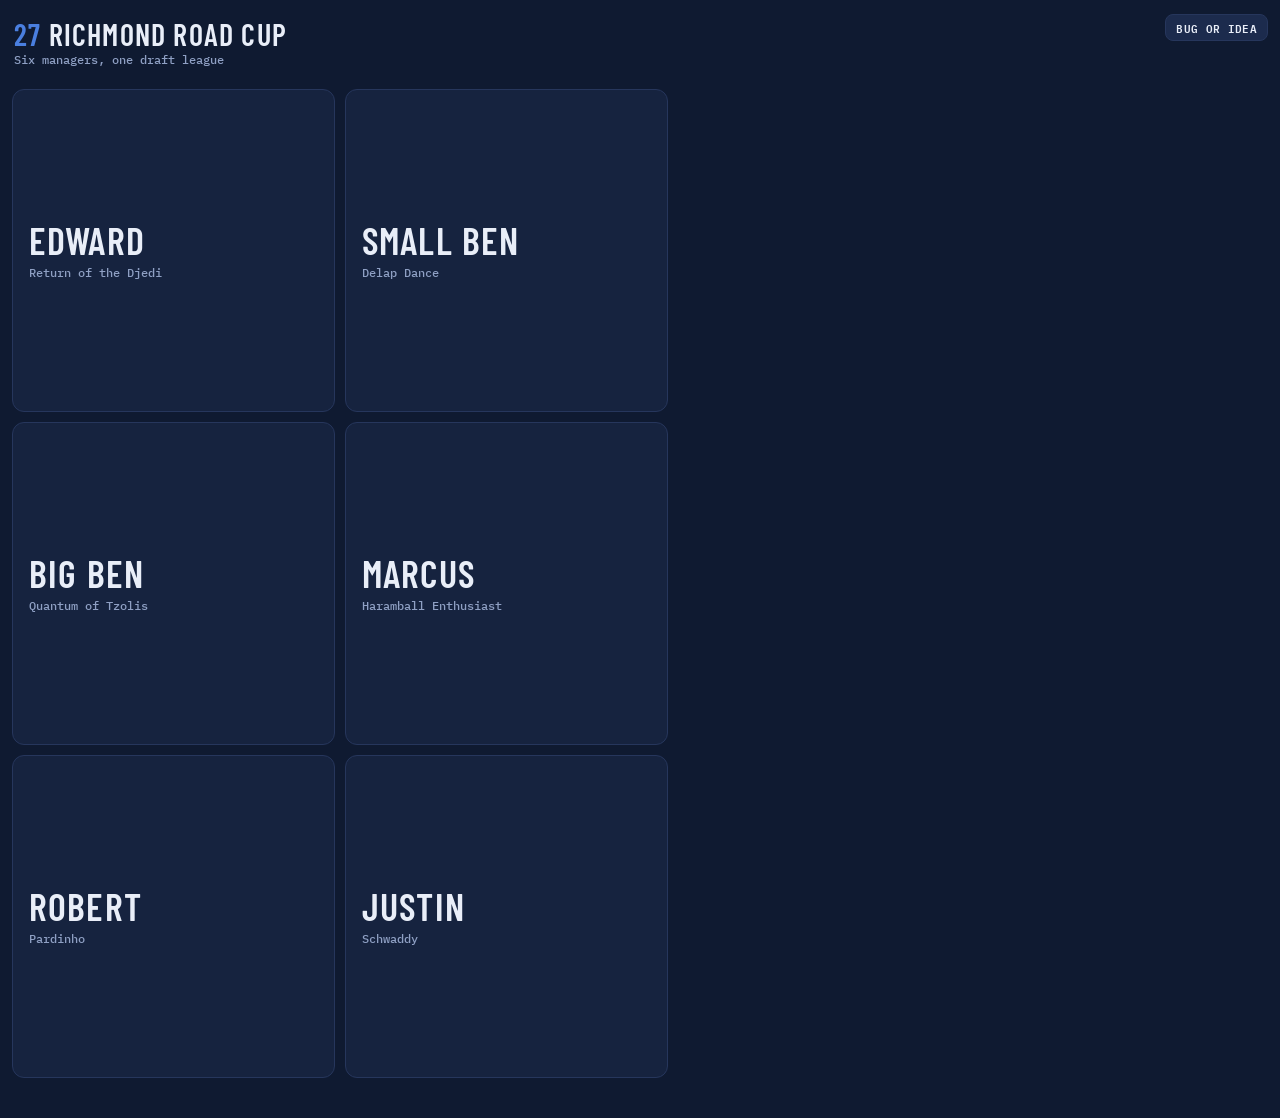
==== commit b4796507: "A bug-or-idea button on every page, and a landing page that asks who you are The button sits top rig" ====
--- a/site/index.html
+++ b/site/index.html
@@ -7,12 +7,17 @@
 <link href="https://fonts.googleapis.com/css2?family=Barlow+Condensed:wght@500;600;700&family=IBM+Plex+Sans:wght@400;500;600&family=IBM+Plex+Mono:wght@400;500&display=swap" rel="stylesheet">
 <link rel="stylesheet" href="team.css">
 <style>
-main{padding:4px 12px 40px;max-width:640px}
-.who{display:block;background:var(--panel);border:1px solid var(--line);border-radius:10px;
-padding:12px 14px;margin:8px 0;text-decoration:none;color:var(--ink)}
-.who:hover{border-color:var(--blue);background:var(--panel2)}
-.who b{font:600 18px "Barlow Condensed",system-ui;letter-spacing:.03em;text-transform:uppercase}
-.who span{display:block;color:var(--dim);font:500 12px "IBM Plex Mono",ui-monospace,monospace}
+main{padding:4px 12px 40px;max-width:680px}
+.grid{display:grid;grid-template-columns:1fr 1fr;gap:10px;margin-top:10px}
+.who{display:flex;flex-direction:column;justify-content:center;aspect-ratio:1;
+background:var(--panel);border:1px solid var(--line);border-radius:12px;
+padding:14px 16px;text-decoration:none;color:var(--ink);transition:border-color .12s}
+.who:hover,.who:focus-visible{border-color:var(--blue);background:var(--panel2);outline:none}
+.who b{font:600 clamp(22px,7vw,38px) "Barlow Condensed",system-ui;letter-spacing:.03em;
+text-transform:uppercase;line-height:1.05}
+.who span{display:block;color:var(--dim);font:500 12px "IBM Plex Mono",ui-monospace,monospace;
+padding-top:4px}
+.who em{font-style:normal;color:var(--blue)}
 </style>
 </head>
 <body>
@@ -21,13 +26,14 @@
 <div class="sub">Six managers, one draft league</div>
 </header>
 <main>
-<div class="note">Pick your page. Each one opens on the league news and the deadline, and carries your
-squad, the live scores, the table and every player in the game.</div>
-<a class="who" href="ed/"><b>Return of the Djedi</b><span>Edward</span></a>
-<a class="who" href="sben/"><b>Delap Dance</b><span>Ben C</span></a>
-<a class="who" href="marcus/"><b>Haramball Enthusiast</b><span>Marcus</span></a>
-<a class="who" href="bben/"><b>Quantum of Tzolis</b><span>Ben D</span></a>
-<a class="who" href="justin/"><b>Schwaddy</b><span>Justin</span></a>
-<a class="who" href="rob/"><b>Pardinho</b><span>Robert</span></a>
+<div class="grid">
+<a class="who" href="ed/"><b>Edward</b><span>Return of the Djedi</span></a>
+<a class="who" href="sben/"><b>Small Ben</b><span>Delap Dance</span></a>
+<a class="who" href="bben/"><b>Big Ben</b><span>Quantum of Tzolis</span></a>
+<a class="who" href="marcus/"><b>Marcus</b><span>Haramball Enthusiast</span></a>
+<a class="who" href="rob/"><b>Robert</b><span>Pardinho</span></a>
+<a class="who" href="justin/"><b>Justin</b><span>Schwaddy</span></a>
+</div>
 </main>
+<script src="feedback.js"></script>
 </body></html>
--- a/site/team.css
+++ b/site/team.css
@@ -54,6 +54,8 @@
 .chip{background:var(--panel);border:1px solid var(--line);border-radius:14px;color:var(--dim);
 padding:5px 12px;font:600 12px "IBM Plex Sans",system-ui;cursor:pointer;margin:2px 6px 8px 0}
 .chip.on{color:var(--ink);border-color:var(--blue);background:var(--panel2)}
+.chiprow{display:flex;flex-wrap:wrap;align-items:center;gap:0 4px}
+.chiprow .btn{margin-left:auto}
 .ev a{color:var(--blue);text-decoration:none;border-bottom:1px solid var(--line)}
 .ev a:hover{border-bottom-color:var(--blue)}
 .src{display:block;padding-top:3px}
@@ -111,9 +113,114 @@
 .pkg{display:grid;grid-template-columns:repeat(auto-fit,minmax(84px,1fr));gap:6px;margin:8px 0 4px}
 .pkt{background:var(--panel2);border:1px solid var(--line);border-radius:8px;padding:6px 8px}
 .pkt b{display:block;font:600 17px "IBM Plex Mono",ui-monospace,monospace}
-.pkt span{color:var(--dim);font:600 10px "IBM Plex Mono",ui-monospace,monospace;text-transform:uppercase;
+.pkt span{display:block;white-space:normal;line-height:1.25;
+color:var(--dim);font:600 10px "IBM Plex Mono",ui-monospace,monospace;text-transform:uppercase;
 letter-spacing:.05em;white-space:nowrap}
 .pkalert{border-radius:8px;padding:8px 10px;margin:8px 0;font-size:13px;
 background:rgba(232,161,60,.13);border:1px solid var(--amber)}
 .pklog td,.pklog th{font-size:12px;padding:5px 4px}
 .pkempty{color:var(--dim);font-size:12px;padding:6px 2px}
+
+/* Live: a ticker, then one card per match in play */
+.ticker{overflow:hidden;white-space:nowrap;background:var(--panel);border:1px solid var(--line);
+border-radius:10px;padding:8px 0;margin:8px 0}
+.tickrow{display:inline-block;padding-left:100%;animation:tick 30s linear infinite;
+font:600 13px "IBM Plex Mono",ui-monospace,monospace;color:var(--ink)}
+.tickrow b{color:var(--green)}
+.tickrow em{font-style:normal;color:var(--dim);padding:0 10px}
+.tickrow .me{color:var(--blue)}
+@keyframes tick{0%{transform:translateX(0)}100%{transform:translateX(-100%)}}
+@media(prefers-reduced-motion:reduce){.tickrow{animation:none;padding-left:10px}}
+.mt{background:var(--panel);border:1px solid var(--line);border-radius:10px;margin:8px 0;overflow:hidden}
+.mt.mine{border-color:var(--blue)}
+.mthead{display:flex;align-items:center;gap:10px;padding:12px 12px 10px}
+.mtside{display:flex;align-items:center;gap:8px;flex:1;min-width:0}
+.mtside.away{flex-direction:row-reverse;text-align:right}
+.mtside img{width:34px;height:34px;object-fit:contain;flex:none}
+.mtside .nm{font:600 17px "Barlow Condensed",system-ui;letter-spacing:.03em;text-transform:uppercase;
+white-space:nowrap;overflow:hidden;text-overflow:ellipsis}
+.mtmid{text-align:center;flex:none;padding:0 4px}
+.mtscore{font:600 26px "Barlow Condensed",system-ui;letter-spacing:.04em;line-height:1}
+.mtmin{font:600 11px "IBM Plex Mono",ui-monospace,monospace;color:var(--green);white-space:nowrap}
+.mtmin.ft{color:var(--dim)}.mtmin.ht{color:var(--amber)}
+.mtcols{display:grid;grid-template-columns:1fr 1fr;gap:0}
+.mtcol{padding:2px 10px 10px;min-width:0}
+.mtcol+.mtcol{border-left:1px solid var(--line)}
+@media(max-width:560px){.mtcols{grid-template-columns:1fr}.mtcol+.mtcol{border-left:none;border-top:1px solid var(--line);padding-top:8px}}
+.pl{border-top:1px solid var(--line)}
+.pl:first-child{border-top:none}
+.pl summary{display:block;padding:7px 2px;cursor:pointer;list-style:none}
+.plmain{display:flex;align-items:baseline;gap:6px}
+.plmeta{display:flex;flex-wrap:wrap;align-items:center;gap:5px;padding-top:2px}
+.plmeta .who{font-size:11px}
+.plmeta .mins{font:600 10px "IBM Plex Mono",ui-monospace,monospace;color:var(--dim)}
+.tag{font:600 9px "IBM Plex Mono",ui-monospace,monospace;letter-spacing:.04em;text-transform:uppercase;
+border:1px solid var(--line);border-radius:3px;padding:1px 4px;color:var(--dim)}
+.tag.xi{border-color:var(--blue);color:var(--blue)}
+.tag.on{border-color:var(--green);color:var(--green)}
+.tag.off{border-color:var(--line);color:var(--dim)}
+.pl summary::-webkit-details-marker{display:none}
+.plmain::after{content:"\25B8";color:var(--dim);font-size:10px;padding-left:6px}
+.pl[open] .plmain::after{content:"\25BE"}
+.pl summary:hover{background:var(--panel2)}
+.pl .who{color:var(--dim);font-size:11px}
+.pl .pts{font:600 14px "IBM Plex Mono",ui-monospace,monospace;margin-left:auto}
+.contrib{padding:2px 2px 8px 6px}
+.contrib div{display:flex;gap:8px;font-size:12px;color:var(--dim);padding:2px 0}
+.contrib b{color:var(--ink);margin-left:auto;font:600 12px "IBM Plex Mono",ui-monospace,monospace}
+.contrib .prov{color:var(--amber)}
+.mtnone{color:var(--dim);font-size:12px;padding:8px 2px}
+/* the gameweek's fixture list, which stays under the live cards all week */
+.fxl{margin-top:2px}
+.fxi{border-top:1px solid var(--line);padding:2px 0}
+.fxi:first-child{border-top:none}
+.fxi.on{background:var(--panel2)}
+.fxr{display:flex;align-items:center;gap:8px;padding:7px 2px 3px}
+.fxs{display:flex;align-items:center;gap:6px;flex:1;min-width:0;justify-content:flex-end}
+.fxs.away{justify-content:flex-start}
+.fxs img{width:20px;height:20px;object-fit:contain;flex:none}
+.fxs .nm{font:600 14px "Barlow Condensed",system-ui;letter-spacing:.03em;text-transform:uppercase;
+white-space:nowrap;overflow:hidden;text-overflow:ellipsis}
+.fxc{font:600 10px "IBM Plex Mono",ui-monospace,monospace;color:var(--dim);white-space:nowrap}
+.fxc.me{color:var(--blue)}
+.fxm{flex:none;width:96px;text-align:center;line-height:1.2}
+.fxm b{display:block;font:600 15px "IBM Plex Mono",ui-monospace,monospace}
+@media(max-width:420px){.fxm{width:74px}.fxs .nm{font-size:13px}}
+/* who in the league is in each fixture - the point of the list */
+.fxi .fxplayers{border-bottom:none;padding:2px 2px 8px;justify-content:center}
+.fxnone{font:500 11px "IBM Plex Mono",ui-monospace,monospace;color:var(--dim)}
+/* the Live header: your own points this week, then what the feed is doing */
+.lvpts{font:600 15px "Barlow Condensed",system-ui;letter-spacing:.03em;text-transform:uppercase;
+color:var(--ink)}
+.lvrank{color:var(--dim);font-weight:400;padding-left:6px}
+.lvsep{display:block;padding-top:2px}
+/* a scoring event on a live player row. NOT .ev - the News tab has owned
+   that class since the first version of this file, and taking it turned
+   every headline green and shouting. */
+.evp{font:600 9px "IBM Plex Mono",ui-monospace,monospace;letter-spacing:.03em;text-transform:uppercase;
+background:var(--panel2);border-radius:3px;padding:1px 4px;color:var(--green)}
+.evp.bad{color:var(--amber)}
+.evp.prov{color:var(--amber)}
+/* a number worth noticing on the league table: blanks, points given up, the unfit */
+td.num.warn{color:var(--amber)}
+/* what the columns are, said in the page rather than in a hover nobody on
+   a phone can reach */
+.legend{display:flex;flex-wrap:wrap;gap:2px 12px;padding:2px 0 8px;color:var(--dim);
+font-size:11px;line-height:1.5}
+.legend b{color:var(--tm,#8fa3c4);font-weight:600}
+/* the card's context lines and its second, underlying-numbers grid */
+.pkrank{color:var(--dim);font-size:12px;line-height:1.6;padding:2px 0 8px}
+.pkrank b{color:var(--ink);font-weight:600}
+.pksec{font:600 11px "IBM Plex Mono",ui-monospace,monospace;letter-spacing:.06em;
+text-transform:uppercase;color:var(--dim);padding:10px 0 6px;border-top:1px solid var(--line);margin-top:6px}
+/* stepping through the finished gameweeks on My squad */
+.gwnav{display:inline-flex;align-items:center;gap:4px;margin-left:10px;vertical-align:middle}
+.gwb{background:var(--panel2);color:var(--ink);border:1px solid var(--line);border-radius:6px;
+padding:2px 8px;font-size:12px;cursor:pointer;line-height:1.4}
+.gwb:hover:not(:disabled){border-color:var(--blue)}
+.gwb:disabled{opacity:.35;cursor:default}
+.gwsel{background:var(--panel2);color:var(--ink);border:1px solid var(--line);border-radius:6px;
+padding:2px 6px;font:600 12px "IBM Plex Mono",ui-monospace,monospace}
+/* the league's headshot, where one exists */
+.pkface{width:54px;height:54px;border-radius:9px;object-fit:cover;object-position:top center;
+background:var(--panel2);flex:none}
